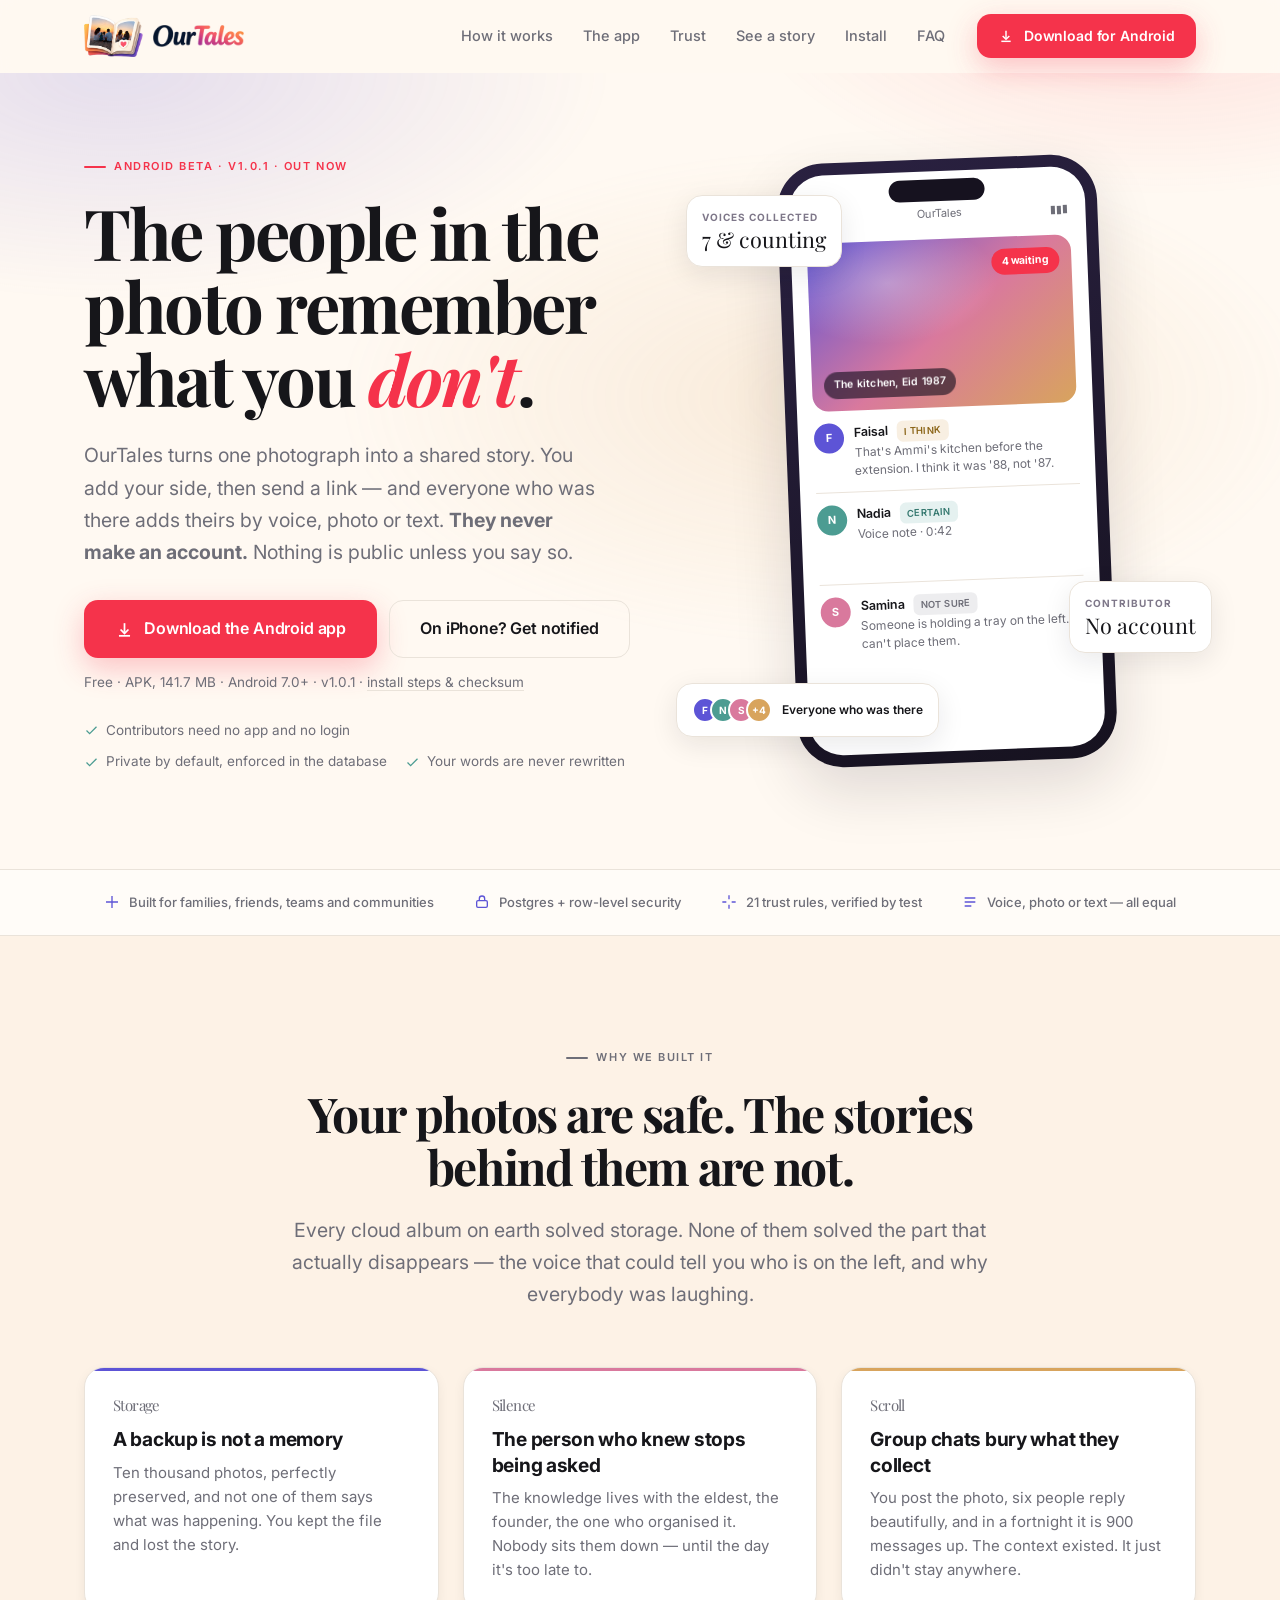
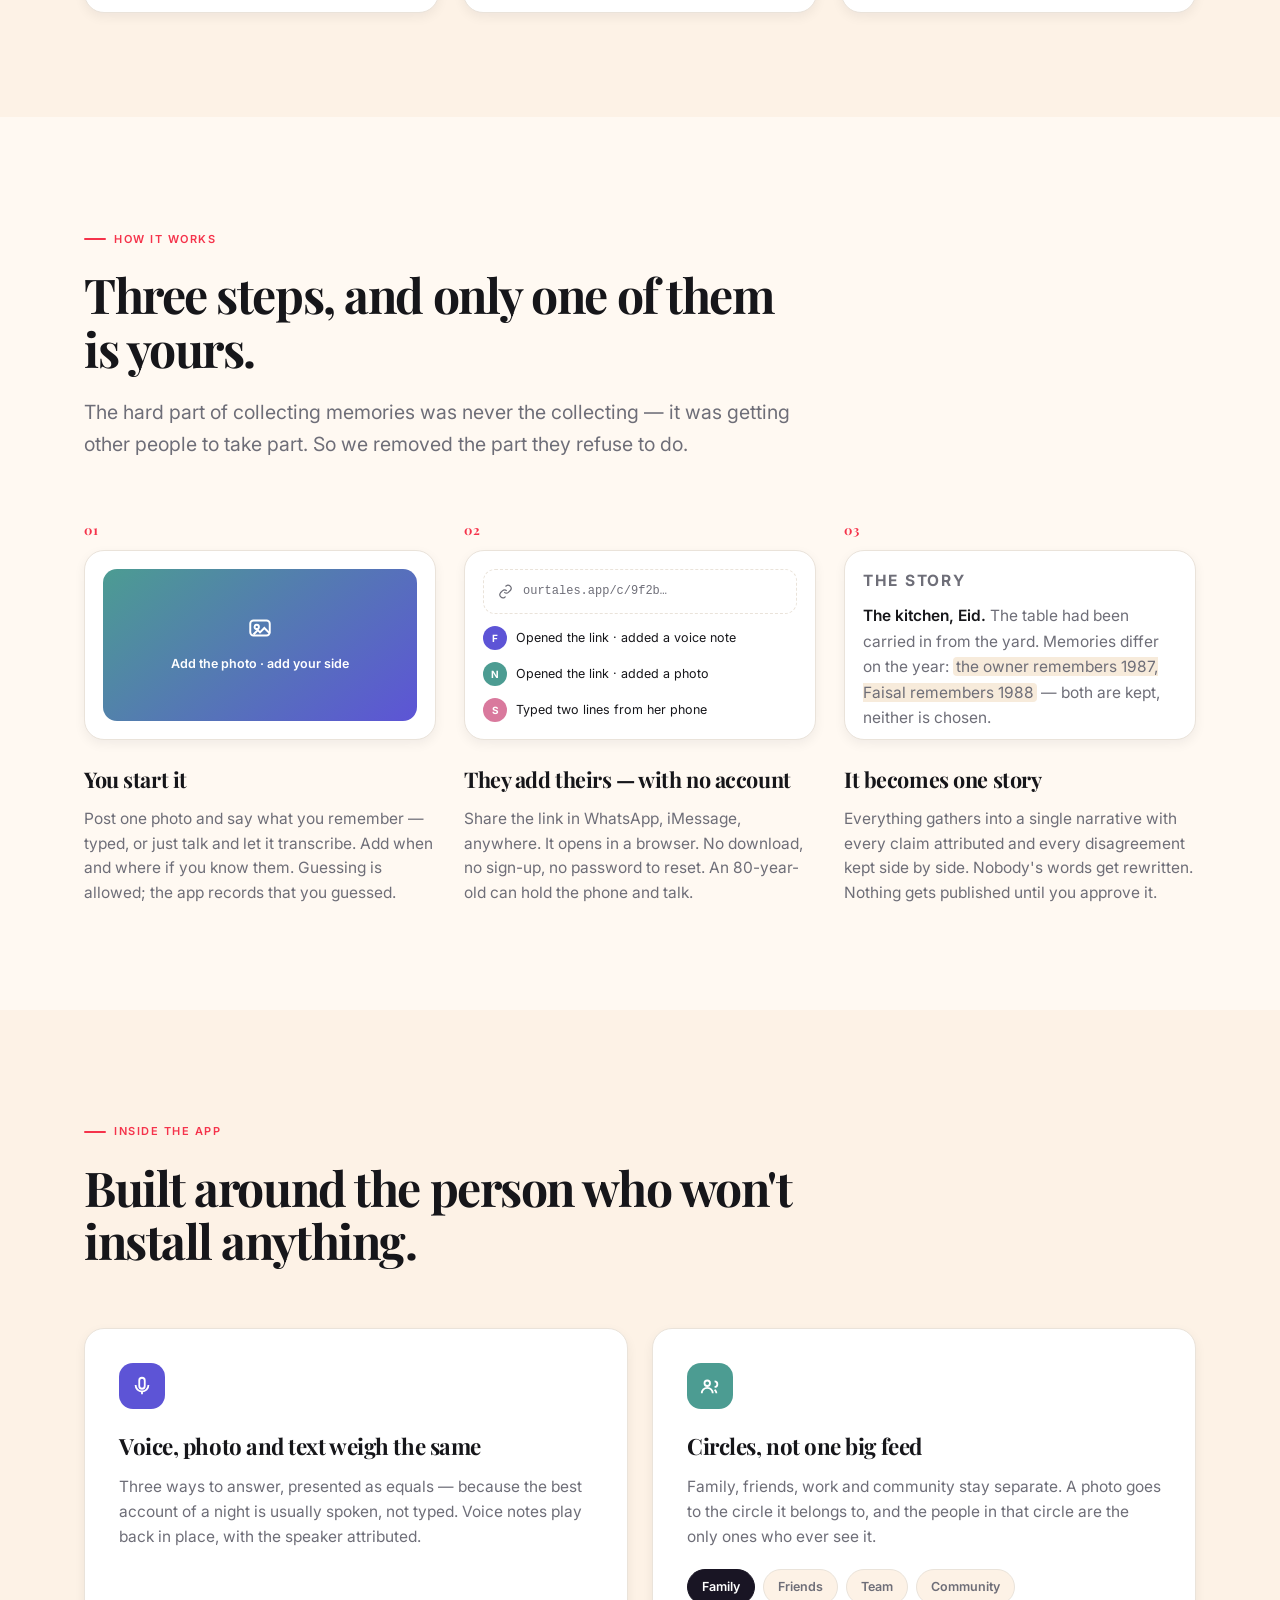
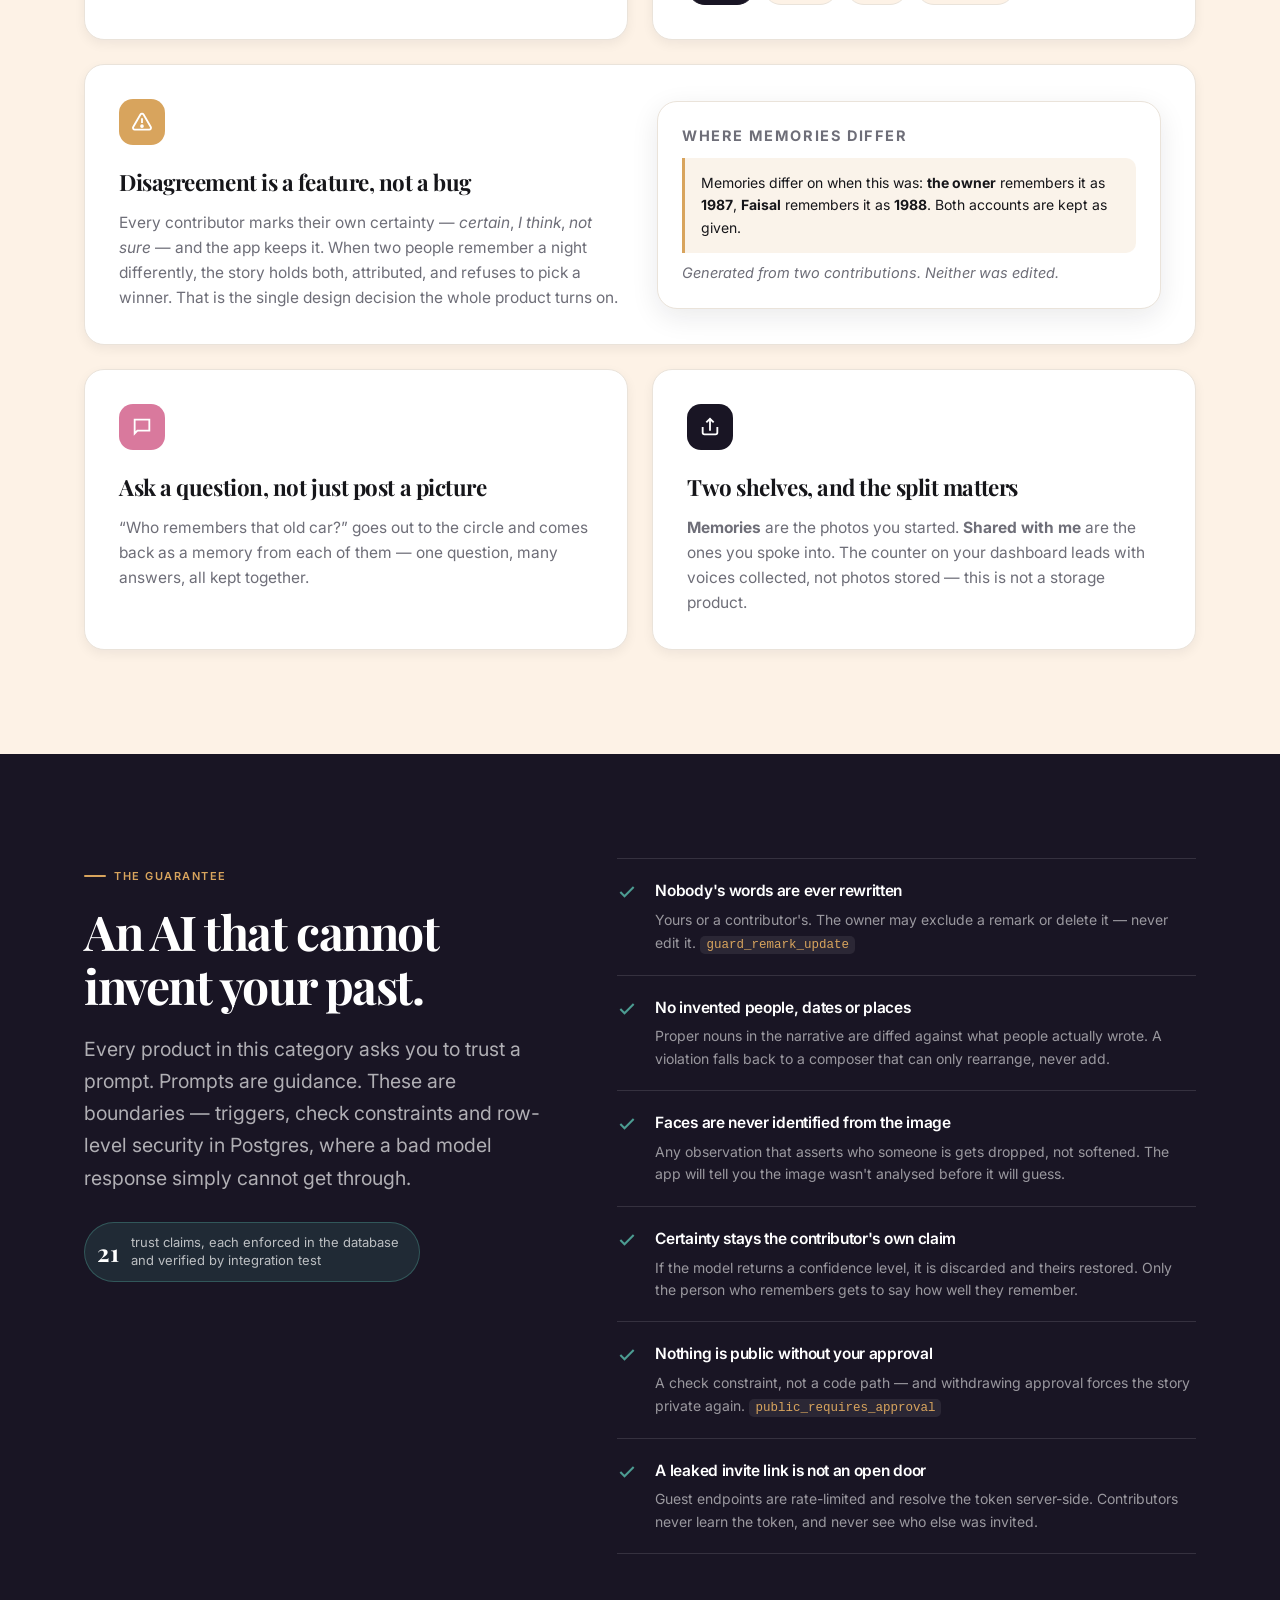
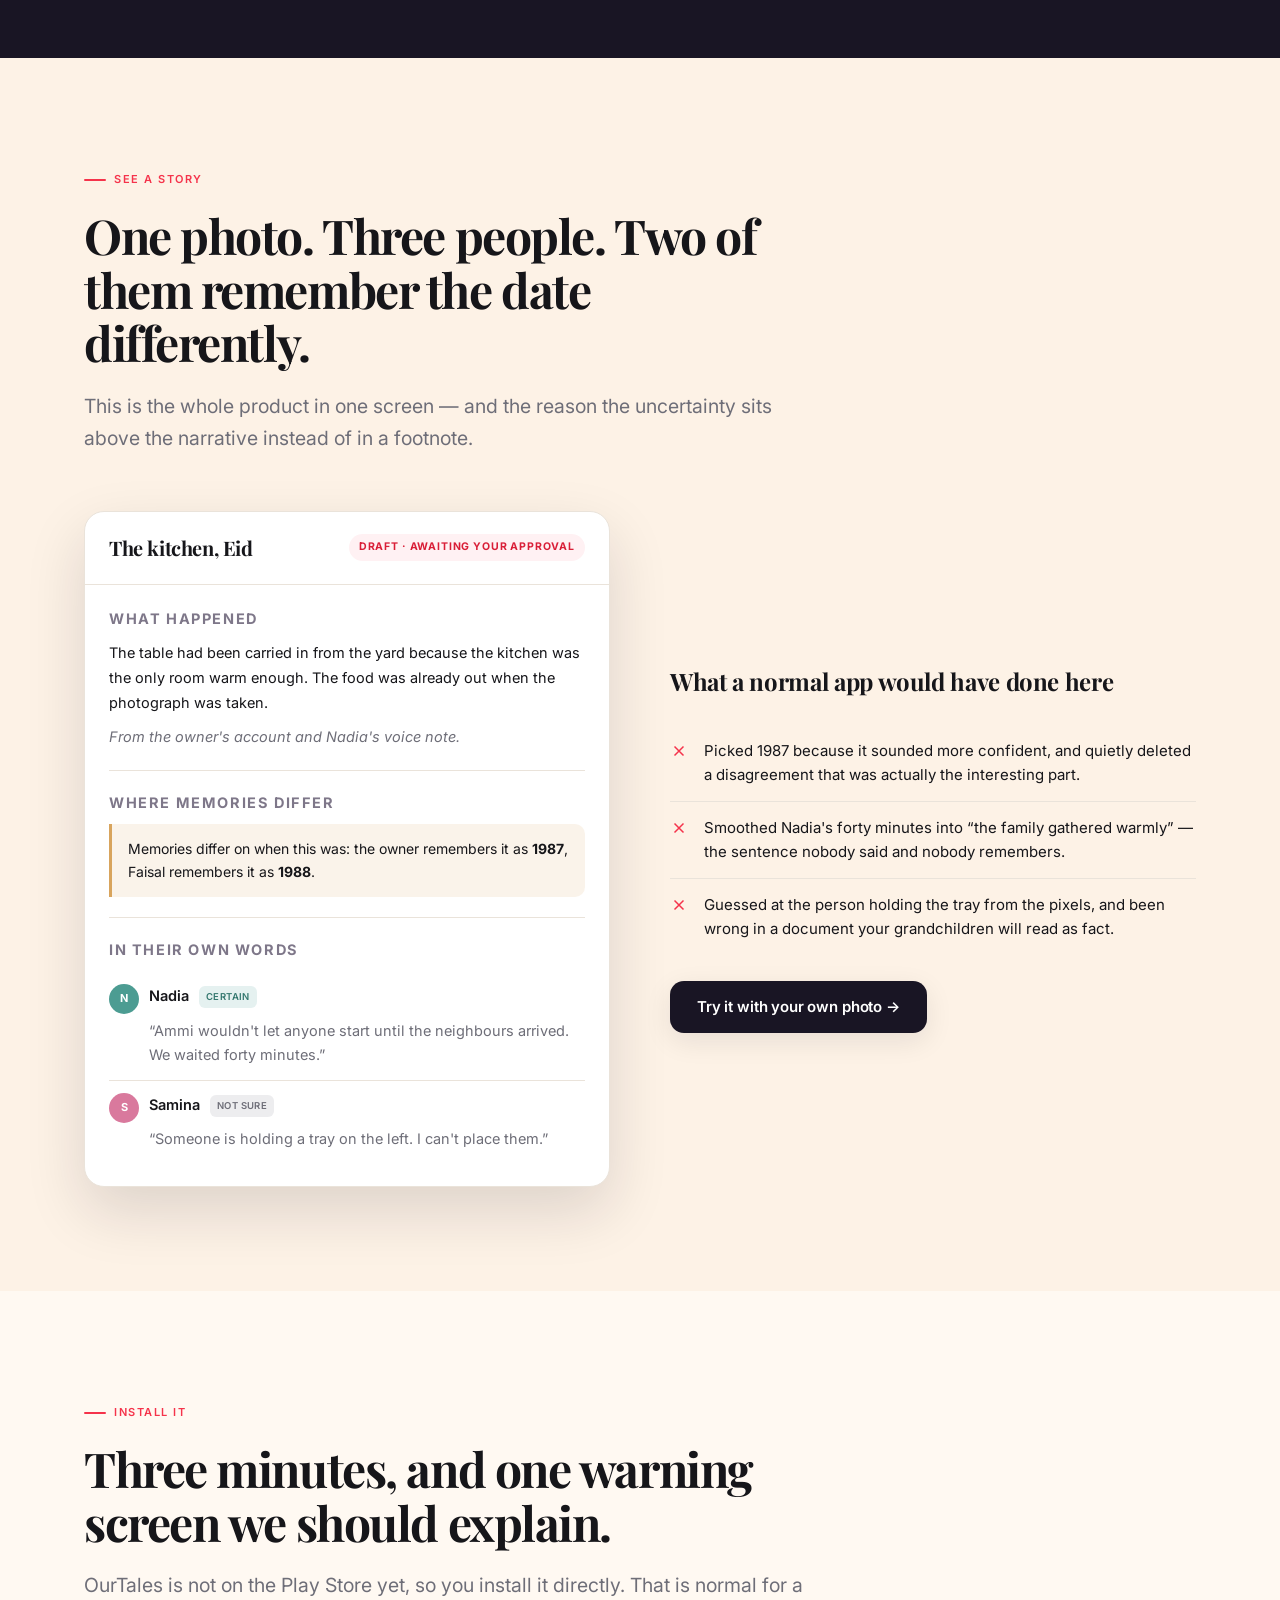
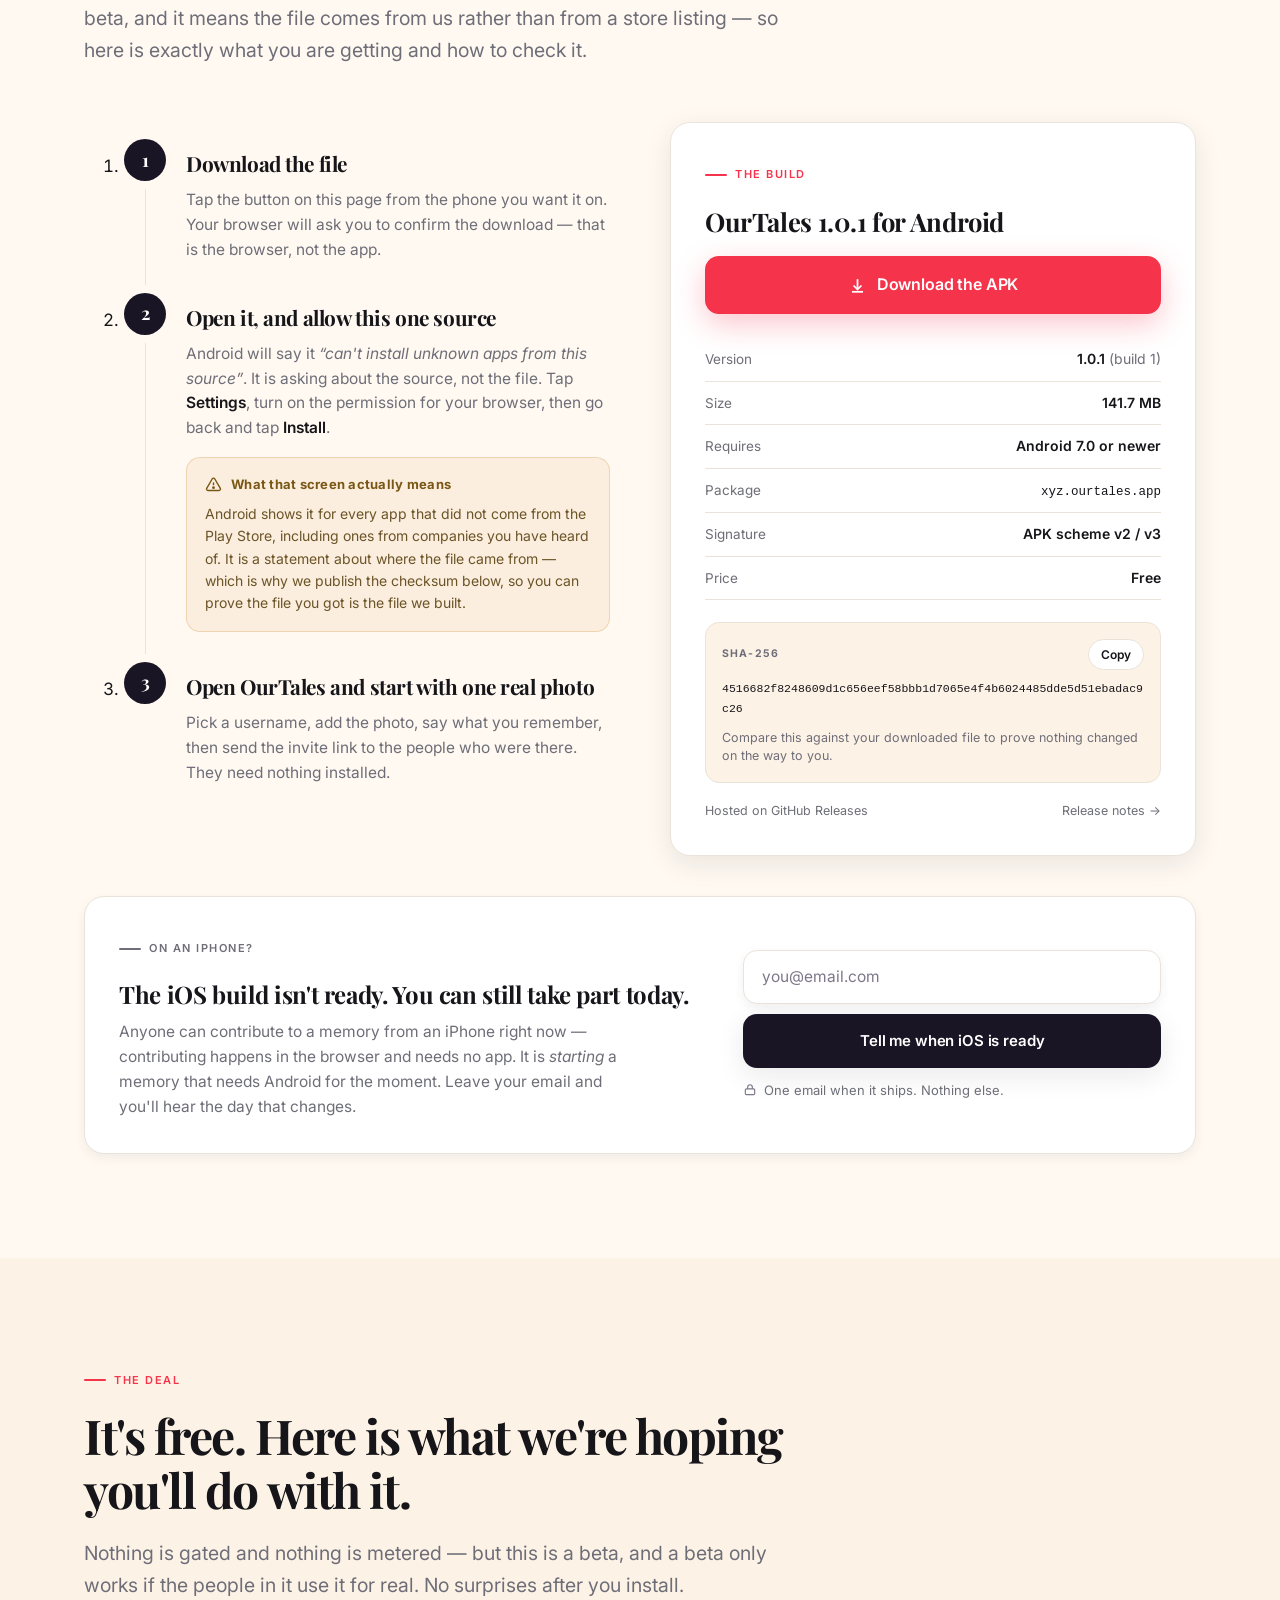
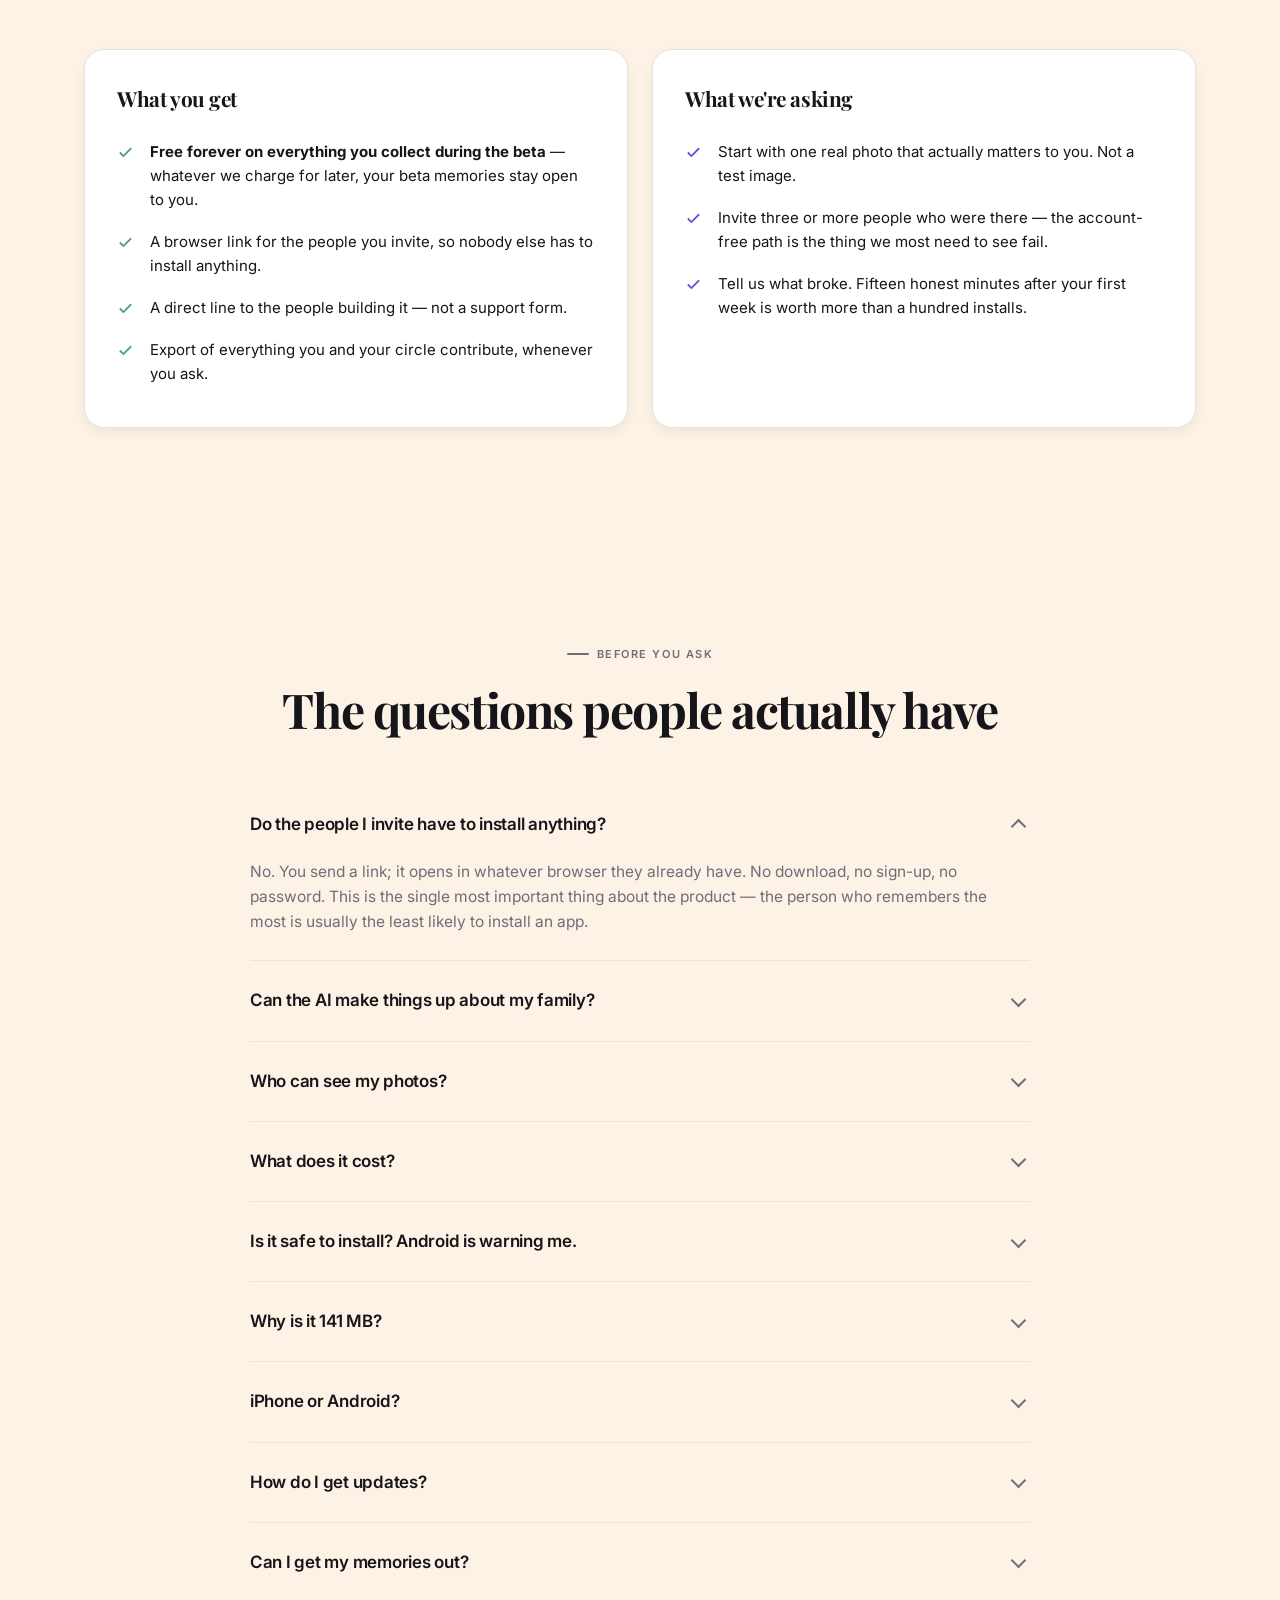
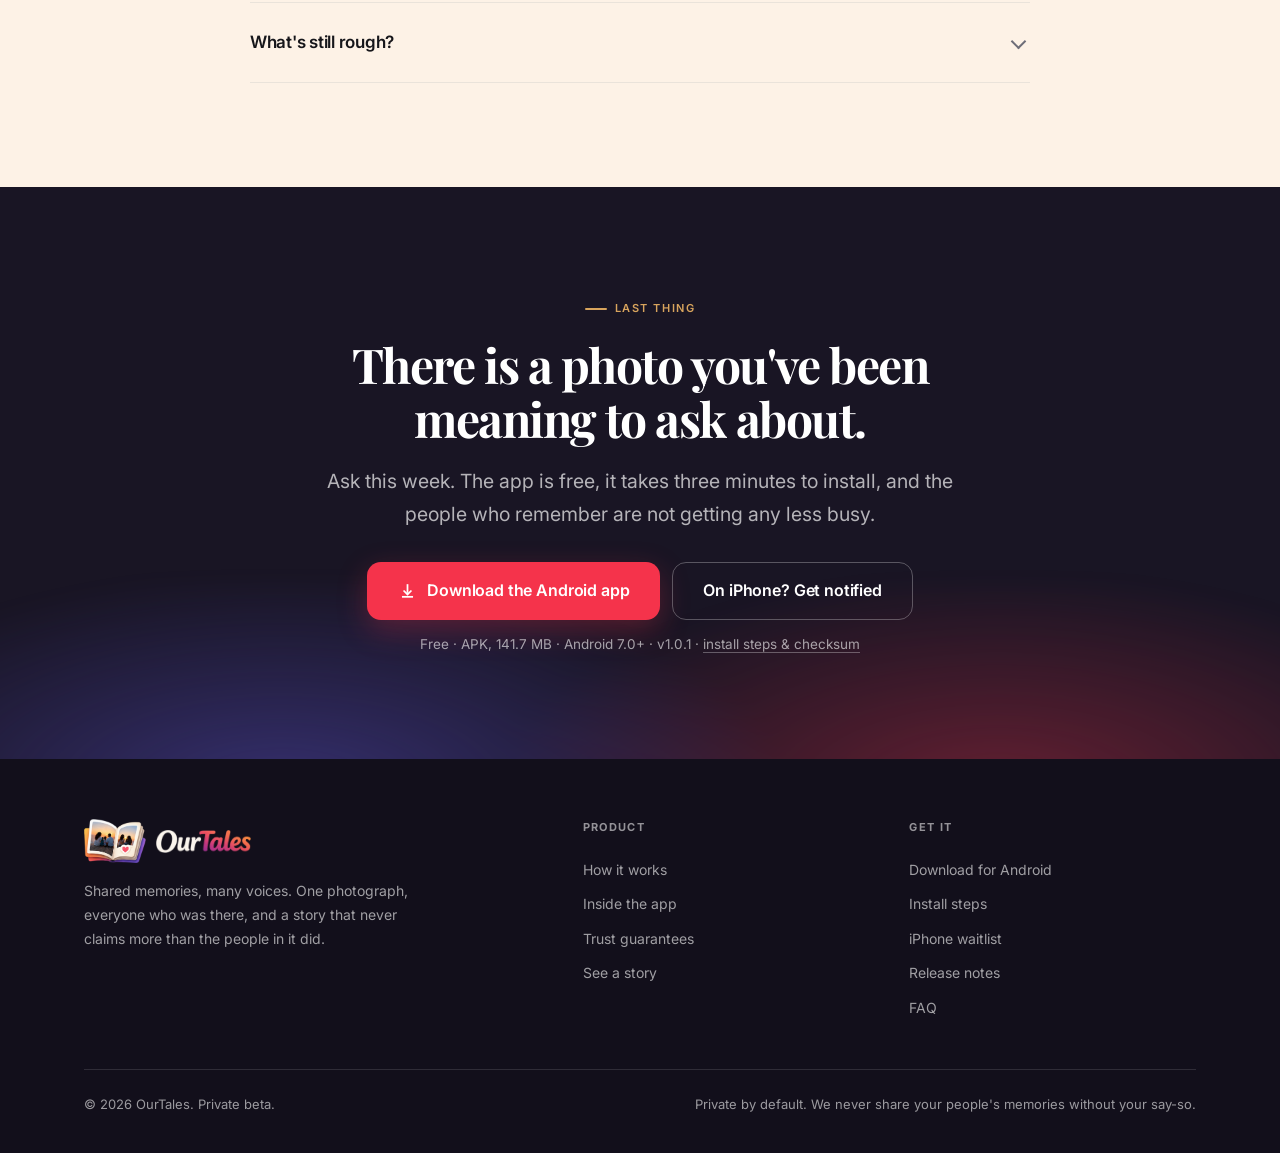
==== index.html @ 8c0fc4d1 "Replace the mosaic mark with the new OurTales logo The supplied artwork is a single stacked lockup -" ====
<!doctype html>
<html lang="en">
<head>
<meta charset="utf-8">
<meta name="viewport" content="width=device-width, initial-scale=1">
<title>OurTales — every photo holds more than one memory</title>
<meta name="description" content="OurTales turns one photograph into a shared story. The people who were there add their side by voice, photo or text — no account, no app install. Download the free Android beta (v1.0.1).">
<meta name="theme-color" content="#FFF9F2">
<!-- Absolute URLs, because a crawler and a share-card scraper do not resolve
     relative ones. Point these at the custom domain the day it exists. -->
<link rel="canonical" href="https://dev-zohaibalishah.github.io/ourtales-landing/">

<!-- Open Graph / Twitter -->
<meta property="og:type" content="website">
<meta property="og:site_name" content="OurTales">
<meta property="og:title" content="OurTales — every photo holds more than one memory">
<meta property="og:description" content="One photo. Everyone who was there adds their side — by voice, photo or text, without making an account. Free Android beta, out now.">
<meta property="og:url" content="https://dev-zohaibalishah.github.io/ourtales-landing/">
<meta property="og:image" content="https://dev-zohaibalishah.github.io/ourtales-landing/assets/img/og-card.png">
<meta property="og:image:width" content="1200">
<meta property="og:image:height" content="630">
<meta property="og:image:alt" content="The OurTales logo: an open photo album showing a family watching a sunset, above the OurTales wordmark.">
<meta name="twitter:card" content="summary_large_image">
<meta name="twitter:title" content="OurTales — every photo holds more than one memory">
<meta name="twitter:description" content="One photo. Everyone who was there adds their side — by voice, photo or text, without making an account.">
<meta name="twitter:image" content="https://dev-zohaibalishah.github.io/ourtales-landing/assets/img/og-card.png">

<link rel="icon" href="assets/img/favicon-32.png" sizes="32x32" type="image/png">
<link rel="icon" href="assets/img/ourtales-icon-512.png" sizes="512x512" type="image/png">
<link rel="apple-touch-icon" href="assets/img/favicon-180.png">
<link rel="manifest" href="site.webmanifest">

<link rel="preconnect" href="https://fonts.googleapis.com">
<link rel="preconnect" href="https://fonts.gstatic.com" crossorigin>
<link rel="stylesheet" href="https://fonts.googleapis.com/css2?family=Inter:wght@400;500;600;700&family=Playfair+Display:ital,wght@0,600;0,700;1,600&display=swap">
<link rel="stylesheet" href="assets/css/styles.css">

<!-- Opt the page into scroll-reveal only when scripting is actually running.
     Inline and before the stylesheet's first paint so nothing flashes. -->
<script>document.documentElement.classList.add('js');</script>

<script type="application/ld+json">
{
  "@context": "https://schema.org",
  "@graph": [
    {
      "@type": "MobileApplication",
      "name": "OurTales",
      "applicationCategory": "LifestyleApplication",
      "operatingSystem": "Android 7.0+",
      "softwareVersion": "1.0.1",
      "fileSize": "141.7 MB",
      "installUrl": "https://dev-zohaibalishah.github.io/ourtales-landing/#download",
      "downloadUrl": "https://github.com/dev-zohaibalishah/ourtales-landing/releases/download/v1.0.1/ourtales-1.0.1-android.apk",
      "description": "A mobile app that turns one photograph into a shared, source-aware story: the owner starts with their own account of it, and the people who were there add theirs — by voice, photo or text — without creating an account.",
      "offers": { "@type": "Offer", "price": "0", "priceCurrency": "USD" }
    },
    {
      "@type": "FAQPage",
      "mainEntity": [
        {
          "@type": "Question",
          "name": "Do the people I invite need to install OurTales?",
          "acceptedAnswer": { "@type": "Answer", "text": "No. You send a link, they open it in any browser and record or type their side. No download, no sign-up, no password. The whole point is that the person who remembers the most is usually the least likely to install an app." }
        },
        {
          "@type": "Question",
          "name": "Does the AI make things up about my family?",
          "acceptedAnswer": { "@type": "Answer", "text": "It cannot. The composer only arranges prose that real people wrote. Invented names, invented witnesses and identification of faces are stripped before the story is saved, and those rules live in the database as triggers and constraints rather than in a prompt." }
        },
        {
          "@type": "Question",
          "name": "Is anything public by default?",
          "acceptedAnswer": { "@type": "Answer", "text": "No. A story cannot be public unless you have approved it — that is a database check constraint, not a setting. Withdraw approval and it unpublishes itself." }
        },
        {
          "@type": "Question",
          "name": "What does the beta cost?",
          "acceptedAnswer": { "@type": "Answer", "text": "Nothing. Beta testers keep free access to everything they collect during the beta, permanently." }
        },
        {
          "@type": "Question",
          "name": "Why does Android warn me when I install the APK?",
          "acceptedAnswer": { "@type": "Answer", "text": "Because the file did not come from the Play Store. The warning is about where a file came from, not what is in it. You can check that you got the exact file we published by comparing its SHA-256 checksum, which is printed on the download section of this page." }
        },
        {
          "@type": "Question",
          "name": "Is there an iPhone version?",
          "acceptedAnswer": { "@type": "Answer", "text": "Not yet. The Android beta is out first. Leave your email and you will hear the day the iOS build is ready — and the people you invite can already take part from an iPhone browser, because contributing needs no app at all." }
        }
      ]
    }
  ]
}
</script>
</head>
<body>

<a class="skip-link" href="#main">Skip to content</a>

<header class="header" id="header">
  <div class="wrap header__inner">
    <!-- alt="" on both halves: the link already carries the accessible name,
         and two images inside it would otherwise announce twice. -->
    <a class="brand" href="#top" aria-label="OurTales home">
      <img class="brand__mark" src="assets/img/ourtales-mark.png" width="366" height="261" alt="">
      <img class="brand__word" src="assets/img/ourtales-wordmark.png" width="456" height="110" alt="">
    </a>

    <nav class="nav" aria-label="Primary">
      <a href="#how">How it works</a>
      <a href="#product">The app</a>
      <a href="#trust">Trust</a>
      <a href="#story">See a story</a>
      <a href="#download">Install</a>
      <a href="#faq">FAQ</a>
    </nav>

    <a class="btn btn--accent btn--sm header__cta"
       href="https://github.com/dev-zohaibalishah/ourtales-landing/releases/download/v1.0.1/ourtales-1.0.1-android.apk"
       data-cta="header" data-download>
      <svg viewBox="0 0 24 24" width="16" height="16" fill="none" stroke="currentColor" stroke-width="2.2" aria-hidden="true"><path d="M12 4v11"/><path d="m7 12 5 5 5-5"/><path d="M5 20h14"/></svg>
      <span>Download<span class="header__cta-long"> for Android</span></span>
    </a>
  </div>
</header>

<main id="main">

  <!-- ================================================================ hero -->
  <section class="hero" id="top">
    <div class="hero__glow" aria-hidden="true"></div>
    <div class="wrap hero__inner">

      <div class="hero__copy">
        <span class="eyebrow">Android beta · v1.0.1 · out now</span>
        <h1 class="display">The people in the photo remember what you <em class="mark">don't</em>.</h1>
        <p class="lede">
          OurTales turns one photograph into a shared story. You add your side, then
          send a link — and everyone who was there adds theirs by voice, photo or
          text. <strong>They never make an account.</strong> Nothing is public unless
          you say so.
        </p>

        <!-- One decision above the fold: get the app. The email capture is for
             the iPhone half of the audience and lives further down, so the two
             never compete for the same click. -->
        <div class="get">
          <a class="btn btn--accent btn--lg"
             href="https://github.com/dev-zohaibalishah/ourtales-landing/releases/download/v1.0.1/ourtales-1.0.1-android.apk"
             data-cta="hero" data-download>
            <svg viewBox="0 0 24 24" width="19" height="19" fill="none" stroke="currentColor" stroke-width="2.2" aria-hidden="true"><path d="M12 4v11"/><path d="m7 12 5 5 5-5"/><path d="M5 20h14"/></svg>
            Download the Android app
          </a>
          <a class="btn btn--ghost btn--lg" href="#ios" data-cta="hero-ios">On iPhone? Get notified</a>
        </div>

        <p class="get__meta">
          Free · APK, 141.7&nbsp;MB · Android 7.0+ · v1.0.1 ·
          <a href="#download">install steps &amp; checksum</a>
        </p>

        <ul class="hero__proof">
          <li class="hero__proof-item">
            <svg viewBox="0 0 24 24" fill="none" stroke="currentColor" stroke-width="2" aria-hidden="true"><path d="M20 6 9 17l-5-5"/></svg>
            Contributors need no app and no login
          </li>
          <li class="hero__proof-item">
            <svg viewBox="0 0 24 24" fill="none" stroke="currentColor" stroke-width="2" aria-hidden="true"><path d="M20 6 9 17l-5-5"/></svg>
            Private by default, enforced in the database
          </li>
          <li class="hero__proof-item">
            <svg viewBox="0 0 24 24" fill="none" stroke="currentColor" stroke-width="2" aria-hidden="true"><path d="M20 6 9 17l-5-5"/></svg>
            Your words are never rewritten
          </li>
        </ul>
      </div>

      <!-- The mockup is drawn, not photographed: the app renders CSS-gradient
           "PhotoPlates" in place of real images, so this is honest to it. -->
      <div class="hero__art" aria-hidden="true">
        <div class="float float--a">
          <p class="float__label">Voices collected</p>
          <p class="float__value">7 &amp; counting</p>
        </div>

        <div class="phone">
          <div class="phone__notch"></div>
          <div class="phone__screen">
            <div class="phone__bar"><span>9:41</span><span>OurTales</span><span>▮▮▮</span></div>
            <div class="phone__body">
              <div class="plate">
                <span class="plate__count">4 waiting</span>
                <span class="plate__tag">The kitchen, Eid 1987</span>
              </div>

              <div class="remark">
                <span class="remark__avatar" style="background:#5D54D6">F</span>
                <div>
                  <p class="remark__name">Faisal <span class="chip chip--think">I think</span></p>
                  <p class="remark__text">That's Ammi's kitchen before the extension. I think it was '88, not '87.</p>
                </div>
              </div>

              <div class="remark">
                <span class="remark__avatar" style="background:#4C9C92">N</span>
                <div>
                  <p class="remark__name">Nadia <span class="chip chip--certain">Certain</span></p>
                  <p class="remark__text">Voice note · 0:42</p>
                  <div class="wave">
                    <span style="animation-delay:0s"></span><span style="animation-delay:.1s"></span>
                    <span style="animation-delay:.2s"></span><span style="animation-delay:.3s"></span>
                    <span style="animation-delay:.4s"></span><span style="animation-delay:.5s"></span>
                    <span style="animation-delay:.6s"></span><span style="animation-delay:.7s"></span>
                    <span style="animation-delay:.8s"></span><span style="animation-delay:.9s"></span>
                    <span style="animation-delay:1s"></span><span style="animation-delay:1.1s"></span>
                    <span style="animation-delay:1.2s"></span><span style="animation-delay:1.3s"></span>
                  </div>
                </div>
              </div>

              <div class="remark">
                <span class="remark__avatar" style="background:#D9799D">S</span>
                <div>
                  <p class="remark__name">Samina <span class="chip chip--unsure">Not sure</span></p>
                  <p class="remark__text">Someone is holding a tray on the left. I can't place them.</p>
                </div>
              </div>
            </div>
          </div>
        </div>

        <div class="float float--b">
          <p class="float__label">Contributor</p>
          <p class="float__value">No account</p>
        </div>

        <div class="float float--c">
          <div class="stack">
            <span style="background:#5D54D6">F</span>
            <span style="background:#4C9C92">N</span>
            <span style="background:#D9799D">S</span>
            <span style="background:#D8A45D">+4</span>
          </div>
          <p>Everyone who was there</p>
        </div>
      </div>
    </div>
  </section>

  <!-- =============================================================== strip -->
  <div class="marquee">
    <div class="wrap marquee__inner">
      <span class="marquee__item">
        <svg viewBox="0 0 24 24" fill="none" stroke="currentColor" stroke-width="2" aria-hidden="true"><path d="M12 3v18M3 12h18"/></svg>
        Built for families, friends, teams and communities
      </span>
      <span class="marquee__item">
        <svg viewBox="0 0 24 24" fill="none" stroke="currentColor" stroke-width="2" aria-hidden="true"><rect x="4" y="10" width="16" height="10" rx="2"/><path d="M8 10V7a4 4 0 0 1 8 0v3"/></svg>
        Postgres + row-level security
      </span>
      <span class="marquee__item">
        <svg viewBox="0 0 24 24" fill="none" stroke="currentColor" stroke-width="2" aria-hidden="true"><path d="M12 2v6M12 16v6M2 12h6M16 12h6"/></svg>
        21 trust rules, verified by test
      </span>
      <span class="marquee__item">
        <svg viewBox="0 0 24 24" fill="none" stroke="currentColor" stroke-width="2" aria-hidden="true"><path d="M4 6h16M4 12h16M4 18h10"/></svg>
        Voice, photo or text — all equal
      </span>
    </div>
  </div>

  <!-- ============================================================ problem -->
  <section class="section problem">
    <div class="wrap">
      <div class="section-head section-head--center reveal">
        <span class="eyebrow eyebrow--muted">Why we built it</span>
        <h2 class="h2">Your photos are safe. The stories behind them are not.</h2>
        <p class="lede">
          Every cloud album on earth solved storage. None of them solved the part that
          actually disappears — the voice that could tell you who is on the left, and why
          everybody was laughing.
        </p>
      </div>

      <div class="problem__grid">
        <article class="loss reveal" style="--rail:#5D54D6">
          <p class="loss__stat">Storage</p>
          <h3 class="h3">A backup is not a memory</h3>
          <p>Ten thousand photos, perfectly preserved, and not one of them says what was happening. You kept the file and lost the story.</p>
        </article>
        <article class="loss reveal" style="--rail:#D9799D">
          <p class="loss__stat">Silence</p>
          <h3 class="h3">The person who knew stops being asked</h3>
          <p>The knowledge lives with the eldest, the founder, the one who organised it. Nobody sits them down — until the day it's too late to.</p>
        </article>
        <article class="loss reveal" style="--rail:#D8A45D">
          <p class="loss__stat">Scroll</p>
          <h3 class="h3">Group chats bury what they collect</h3>
          <p>You post the photo, six people reply beautifully, and in a fortnight it is 900 messages up. The context existed. It just didn't stay anywhere.</p>
        </article>
      </div>
    </div>
  </section>

  <!-- ================================================================= how -->
  <section class="section" id="how">
    <div class="wrap">
      <div class="section-head reveal">
        <span class="eyebrow">How it works</span>
        <h2 class="h2">Three steps, and only one of them is yours.</h2>
        <p class="lede">
          The hard part of collecting memories was never the collecting — it was getting
          other people to take part. So we removed the part they refuse to do.
        </p>
      </div>

      <div class="steps">
        <article class="step reveal">
          <div class="step__art">
            <div class="mini-upload">
              <div>
                <svg viewBox="0 0 24 24" fill="none" stroke="currentColor" stroke-width="1.8" aria-hidden="true">
                  <rect x="3" y="5" width="18" height="14" rx="3"/><circle cx="9" cy="11" r="2"/><path d="m21 17-5-5-4 4-2-2-4 4"/>
                </svg>
                <span>Add the photo · add your side</span>
              </div>
            </div>
          </div>
          <h3>You start it</h3>
          <p>Post one photo and say what you remember — typed, or just talk and let it transcribe. Add when and where if you know them. Guessing is allowed; the app records that you guessed.</p>
        </article>

        <article class="step reveal">
          <div class="step__art">
            <div class="mini-link">
              <svg viewBox="0 0 24 24" width="15" height="15" fill="none" stroke="currentColor" stroke-width="2" aria-hidden="true"><path d="M10 13a5 5 0 0 0 7 0l3-3a5 5 0 0 0-7-7l-1 1"/><path d="M14 11a5 5 0 0 0-7 0l-3 3a5 5 0 0 0 7 7l1-1"/></svg>
              ourtales.app/c/9f2b…
            </div>
            <div class="mini-row"><span class="mini-dot" style="background:#5D54D6">F</span> Opened the link · added a voice note</div>
            <div class="mini-row"><span class="mini-dot" style="background:#4C9C92">N</span> Opened the link · added a photo</div>
            <div class="mini-row"><span class="mini-dot" style="background:#D9799D">S</span> Typed two lines from her phone</div>
          </div>
          <h3>They add theirs — with no account</h3>
          <p>Share the link in WhatsApp, iMessage, anywhere. It opens in a browser. No download, no sign-up, no password to reset. An 80-year-old can hold the phone and talk.</p>
        </article>

        <article class="step reveal">
          <div class="step__art">
            <p class="story-card__label">The story</p>
            <p class="mini-story">
              <b>The kitchen, Eid.</b> The table had been carried in from the yard.
              Memories differ on the year: <span class="u">the owner remembers 1987, Faisal
              remembers 1988</span> — both are kept, neither is chosen.
            </p>
            <div class="mini-row"><span class="chip chip--certain">Certain</span> <span class="chip chip--think">I think</span> <span class="chip chip--unsure">Not sure</span></div>
          </div>
          <h3>It becomes one story</h3>
          <p>Everything gathers into a single narrative with every claim attributed and every disagreement kept side by side. Nobody's words get rewritten. Nothing gets published until you approve it.</p>
        </article>
      </div>
    </div>
  </section>

  <!-- ============================================================= product -->
  <section class="section" id="product" style="background:var(--cream-deep)">
    <div class="wrap">
      <div class="section-head reveal">
        <span class="eyebrow">Inside the app</span>
        <h2 class="h2">Built around the person who won't install anything.</h2>
      </div>

      <div class="pillars">
        <article class="pillar reveal">
          <div class="pillar__icon" style="background:#5D54D6">
            <svg viewBox="0 0 24 24" fill="none" stroke="currentColor" stroke-width="2" aria-hidden="true"><path d="M12 18v3"/><rect x="9" y="3" width="6" height="12" rx="3"/><path d="M5 11a7 7 0 0 0 14 0"/></svg>
          </div>
          <h3>Voice, photo and text weigh the same</h3>
          <p>Three ways to answer, presented as equals — because the best account of a night is usually spoken, not typed. Voice notes play back in place, with the speaker attributed.</p>
        </article>

        <article class="pillar reveal">
          <div class="pillar__icon" style="background:#4C9C92">
            <svg viewBox="0 0 24 24" fill="none" stroke="currentColor" stroke-width="2" aria-hidden="true"><path d="M9 12a3 3 0 1 0 0-6 3 3 0 0 0 0 6Z"/><path d="M3 20a6 6 0 0 1 12 0"/><path d="M17 7a3 3 0 0 1 0 6"/><path d="M19 20a5 5 0 0 0-2-4"/></svg>
          </div>
          <h3>Circles, not one big feed</h3>
          <p>Family, friends, work and community stay separate. A photo goes to the circle it belongs to, and the people in that circle are the only ones who ever see it.</p>
          <div class="circles"><span>Family</span><span>Friends</span><span>Team</span><span>Community</span></div>
        </article>

        <article class="pillar reveal pillar--wide">
          <div class="pillar__inner">
            <div>
              <div class="pillar__icon" style="background:#D8A45D">
                <svg viewBox="0 0 24 24" fill="none" stroke="currentColor" stroke-width="2" aria-hidden="true"><path d="M12 8v5"/><circle cx="12" cy="16.5" r="1"/><path d="M10.3 3.9 2.4 17.4A2 2 0 0 0 4.1 20.4h15.8a2 2 0 0 0 1.7-3L13.7 3.9a2 2 0 0 0-3.4 0Z"/></svg>
              </div>
              <h3>Disagreement is a feature, not a bug</h3>
              <p>
                Every contributor marks their own certainty — <em>certain</em>,
                <em>I think</em>, <em>not sure</em> — and the app keeps it. When two people
                remember a night differently, the story holds both, attributed, and
                refuses to pick a winner. That is the single design decision the whole
                product turns on.
              </p>
            </div>
            <div class="story-card" style="box-shadow:var(--shadow-md)">
              <div class="story-card__body">
                <p class="story-card__label">Where memories differ</p>
                <div class="conflict">
                  Memories differ on when this was: <b>the owner</b> remembers it as
                  <b>1987</b>, <b>Faisal</b> remembers it as <b>1988</b>. Both accounts are
                  kept as given.
                </div>
                <p class="attrib">Generated from two contributions. Neither was edited.</p>
              </div>
            </div>
          </div>
        </article>

        <article class="pillar reveal">
          <div class="pillar__icon" style="background:#D9799D">
            <svg viewBox="0 0 24 24" fill="none" stroke="currentColor" stroke-width="2" aria-hidden="true"><path d="M4 4h16v12H7l-3 3V4Z"/></svg>
          </div>
          <h3>Ask a question, not just post a picture</h3>
          <p>“Who remembers that old car?” goes out to the circle and comes back as a memory from each of them — one question, many answers, all kept together.</p>
        </article>

        <article class="pillar reveal">
          <div class="pillar__icon" style="background:#191524">
            <svg viewBox="0 0 24 24" fill="none" stroke="currentColor" stroke-width="2" aria-hidden="true"><path d="M20 12v6a2 2 0 0 1-2 2H6a2 2 0 0 1-2-2v-6"/><path d="M12 3v13"/><path d="m8 7 4-4 4 4"/></svg>
          </div>
          <h3>Two shelves, and the split matters</h3>
          <p><b>Memories</b> are the photos you started. <b>Shared with me</b> are the ones you spoke into. The counter on your dashboard leads with voices collected, not photos stored — this is not a storage product.</p>
        </article>
      </div>
    </div>
  </section>

  <!-- =============================================================== trust -->
  <section class="section trust" id="trust">
    <div class="wrap trust__grid">
      <div class="reveal">
        <span class="eyebrow eyebrow--light">The guarantee</span>
        <h2 class="h2">An AI that cannot invent your past.</h2>
        <p class="lede" style="margin-top:20px">
          Every product in this category asks you to trust a prompt. Prompts are
          guidance. These are boundaries — triggers, check constraints and row-level
          security in Postgres, where a bad model response simply cannot get through.
        </p>
        <div class="trust__badge">
          <strong>21</strong>
          <span>trust claims, each enforced in the database<br>and verified by integration test</span>
        </div>
      </div>

      <div class="claims reveal">
        <article class="claim">
          <svg class="claim__tick" viewBox="0 0 24 24" fill="none" stroke="currentColor" stroke-width="2.5" aria-hidden="true"><path d="M20 6 9 17l-5-5"/></svg>
          <div>
            <h3>Nobody's words are ever rewritten</h3>
            <p>Yours or a contributor's. The owner may exclude a remark or delete it — never edit it. <code>guard_remark_update</code></p>
          </div>
        </article>
        <article class="claim">
          <svg class="claim__tick" viewBox="0 0 24 24" fill="none" stroke="currentColor" stroke-width="2.5" aria-hidden="true"><path d="M20 6 9 17l-5-5"/></svg>
          <div>
            <h3>No invented people, dates or places</h3>
            <p>Proper nouns in the narrative are diffed against what people actually wrote. A violation falls back to a composer that can only rearrange, never add.</p>
          </div>
        </article>
        <article class="claim">
          <svg class="claim__tick" viewBox="0 0 24 24" fill="none" stroke="currentColor" stroke-width="2.5" aria-hidden="true"><path d="M20 6 9 17l-5-5"/></svg>
          <div>
            <h3>Faces are never identified from the image</h3>
            <p>Any observation that asserts who someone is gets dropped, not softened. The app will tell you the image wasn't analysed before it will guess.</p>
          </div>
        </article>
        <article class="claim">
          <svg class="claim__tick" viewBox="0 0 24 24" fill="none" stroke="currentColor" stroke-width="2.5" aria-hidden="true"><path d="M20 6 9 17l-5-5"/></svg>
          <div>
            <h3>Certainty stays the contributor's own claim</h3>
            <p>If the model returns a confidence level, it is discarded and theirs restored. Only the person who remembers gets to say how well they remember.</p>
          </div>
        </article>
        <article class="claim">
          <svg class="claim__tick" viewBox="0 0 24 24" fill="none" stroke="currentColor" stroke-width="2.5" aria-hidden="true"><path d="M20 6 9 17l-5-5"/></svg>
          <div>
            <h3>Nothing is public without your approval</h3>
            <p>A check constraint, not a code path — and withdrawing approval forces the story private again. <code>public_requires_approval</code></p>
          </div>
        </article>
        <article class="claim">
          <svg class="claim__tick" viewBox="0 0 24 24" fill="none" stroke="currentColor" stroke-width="2.5" aria-hidden="true"><path d="M20 6 9 17l-5-5"/></svg>
          <div>
            <h3>A leaked invite link is not an open door</h3>
            <p>Guest endpoints are rate-limited and resolve the token server-side. Contributors never learn the token, and never see who else was invited.</p>
          </div>
        </article>
      </div>
    </div>
  </section>

  <!-- =============================================================== story -->
  <section class="section demo" id="story">
    <div class="wrap">
      <div class="section-head reveal" style="margin-bottom:56px">
        <span class="eyebrow">See a story</span>
        <h2 class="h2">One photo. Three people. Two of them remember the date differently.</h2>
        <p class="lede">This is the whole product in one screen — and the reason the uncertainty sits above the narrative instead of in a footnote.</p>
      </div>

      <div class="demo__grid">
        <div class="story-card reveal">
          <div class="story-card__head">
            <h3>The kitchen, Eid</h3>
            <span class="story-card__badge">Draft · awaiting your approval</span>
          </div>
          <div class="story-card__body">
            <section class="story-card__section">
              <p class="story-card__label">What happened</p>
              <p>The table had been carried in from the yard because the kitchen was the only room warm enough. The food was already out when the photograph was taken.</p>
              <p class="attrib">From the owner's account and Nadia's voice note.</p>
            </section>

            <section class="story-card__section">
              <p class="story-card__label">Where memories differ</p>
              <div class="conflict">
                Memories differ on when this was: the owner remembers it as <b>1987</b>,
                Faisal remembers it as <b>1988</b>.
              </div>
            </section>

            <section class="story-card__section">
              <p class="story-card__label">In their own words</p>
              <div class="remark">
                <span class="remark__avatar" style="background:#4C9C92">N</span>
                <div>
                  <p class="remark__name">Nadia <span class="chip chip--certain">Certain</span></p>
                  <p class="remark__text">“Ammi wouldn't let anyone start until the neighbours arrived. We waited forty minutes.”</p>
                </div>
              </div>
              <div class="remark">
                <span class="remark__avatar" style="background:#D9799D">S</span>
                <div>
                  <p class="remark__name">Samina <span class="chip chip--unsure">Not sure</span></p>
                  <p class="remark__text">“Someone is holding a tray on the left. I can't place them.”</p>
                </div>
              </div>
            </section>
          </div>
        </div>

        <div class="reveal">
          <h3 class="h3" style="font-family:var(--serif);font-size:1.5rem">What a normal app would have done here</h3>
          <ul class="demo__points">
            <li>
              <svg viewBox="0 0 24 24" fill="none" stroke="currentColor" stroke-width="2" aria-hidden="true"><path d="M18 6 6 18M6 6l12 12"/></svg>
              <span>Picked 1987 because it sounded more confident, and quietly deleted a disagreement that was actually the interesting part.</span>
            </li>
            <li>
              <svg viewBox="0 0 24 24" fill="none" stroke="currentColor" stroke-width="2" aria-hidden="true"><path d="M18 6 6 18M6 6l12 12"/></svg>
              <span>Smoothed Nadia's forty minutes into “the family gathered warmly” — the sentence nobody said and nobody remembers.</span>
            </li>
            <li>
              <svg viewBox="0 0 24 24" fill="none" stroke="currentColor" stroke-width="2" aria-hidden="true"><path d="M18 6 6 18M6 6l12 12"/></svg>
              <span>Guessed at the person holding the tray from the pixels, and been wrong in a document your grandchildren will read as fact.</span>
            </li>
          </ul>
          <a class="btn btn--ink" href="#download" data-cta="story" style="margin-top:26px">Try it with your own photo →</a>
        </div>
      </div>
    </div>
  </section>

  <!-- ============================================================ download -->
  <section class="section" id="download">
    <div class="wrap">
      <div class="section-head reveal" style="margin-bottom:56px">
        <span class="eyebrow">Install it</span>
        <h2 class="h2">Three minutes, and one warning screen we should explain.</h2>
        <p class="lede">
          OurTales is not on the Play Store yet, so you install it directly. That is
          normal for a beta, and it means the file comes from us rather than from a
          store listing — so here is exactly what you are getting and how to check it.
        </p>
      </div>

      <div class="beta__grid">
        <div class="reveal">
          <ol class="install">
            <li>
              <h3>Download the file</h3>
              <p>Tap the button on this page from the phone you want it on. Your browser will ask you to confirm the download — that is the browser, not the app.</p>
            </li>
            <li>
              <h3>Open it, and allow this one source</h3>
              <p>
                Android will say it <em>“can't install unknown apps from this source”</em>.
                It is asking about the source, not the file. Tap <b>Settings</b>, turn on
                the permission for your browser, then go back and tap <b>Install</b>.
              </p>
              <div class="warnbox">
                <div class="warnbox__head">
                  <svg viewBox="0 0 24 24" fill="none" stroke="currentColor" stroke-width="2" aria-hidden="true"><path d="M12 9v4"/><circle cx="12" cy="16.5" r="1"/><path d="M10.3 3.9 2.4 17.4A2 2 0 0 0 4.1 20.4h15.8a2 2 0 0 0 1.7-3L13.7 3.9a2 2 0 0 0-3.4 0Z"/></svg>
                  What that screen actually means
                </div>
                <p>
                  Android shows it for every app that did not come from the Play Store,
                  including ones from companies you have heard of. It is a statement about
                  where the file came from — which is why we publish the checksum below, so
                  you can prove the file you got is the file we built.
                </p>
              </div>
            </li>
            <li>
              <h3>Open OurTales and start with one real photo</h3>
              <p>Pick a username, add the photo, say what you remember, then send the invite link to the people who were there. They need nothing installed.</p>
            </li>
          </ol>
        </div>

        <aside class="slots reveal">
          <span class="eyebrow">The build</span>
          <h3 class="h3" style="font-family:var(--serif);font-size:1.6rem;margin-bottom:18px">OurTales 1.0.1 for Android</h3>

          <a class="btn btn--accent btn--lg" style="width:100%"
             href="https://github.com/dev-zohaibalishah/ourtales-landing/releases/download/v1.0.1/ourtales-1.0.1-android.apk"
             data-cta="download-panel" data-download>
            <svg viewBox="0 0 24 24" width="19" height="19" fill="none" stroke="currentColor" stroke-width="2.2" aria-hidden="true"><path d="M12 4v11"/><path d="m7 12 5 5 5-5"/><path d="M5 20h14"/></svg>
            Download the APK
          </a>

          <dl class="facts">
            <div><dt>Version</dt><dd>1.0.1 <span class="facts__muted">(build 1)</span></dd></div>
            <div><dt>Size</dt><dd>141.7 MB</dd></div>
            <div><dt>Requires</dt><dd>Android 7.0 or newer</dd></div>
            <div><dt>Package</dt><dd><code>xyz.ourtales.app</code></dd></div>
            <div><dt>Signature</dt><dd>APK scheme v2 / v3</dd></div>
            <div><dt>Price</dt><dd>Free</dd></div>
          </dl>

          <div class="checksum">
            <div class="checksum__head">
              <span>SHA-256</span>
              <button type="button" class="checksum__copy" data-copy="4516682f8248609d1c656eef58bbb1d7065e4f4b6024485dde5d51ebadac9c26">Copy</button>
            </div>
            <code>4516682f8248609d1c656eef58bbb1d7065e4f4b6024485dde5d51ebadac9c26</code>
            <p class="checksum__note">Compare this against your downloaded file to prove nothing changed on the way to you.</p>
          </div>

          <p class="slots__meta" style="margin-top:18px">
            <span>Hosted on GitHub Releases</span>
            <span><a href="https://github.com/dev-zohaibalishah/ourtales-landing/releases/tag/v1.0.1" data-cta="release-notes">Release notes →</a></span>
          </p>
        </aside>
      </div>

      <!-- ------------------------------------------------------------- iOS -->
      <div class="ios reveal" id="ios">
        <div>
          <span class="eyebrow eyebrow--muted">On an iPhone?</span>
          <h3 class="h3" style="font-family:var(--serif);font-size:1.5rem;margin-bottom:10px">The iOS build isn't ready. You can still take part today.</h3>
          <p style="color:var(--muted);font-size:15.5px;max-width:52ch">
            Anyone can contribute to a memory from an iPhone right now — contributing
            happens in the browser and needs no app. It is <em>starting</em> a memory that
            needs Android for the moment. Leave your email and you'll hear the day that
            changes.
          </p>
        </div>

        <div class="capture" data-capture="ios" style="margin-top:0">
          <form class="capture__form" novalidate>
            <label class="visually-hidden" for="email-ios">Your email address</label>
            <input id="email-ios" type="email" name="email" inputmode="email"
                   autocomplete="email" placeholder="you@email.com"
                   aria-describedby="err-ios note-ios" required style="margin-bottom:10px">
            <button class="btn btn--ink" type="submit" style="width:100%" data-cta="ios-form">
              Tell me when iOS is ready
            </button>
            <p class="capture__error" id="err-ios" role="alert"></p>
            <p class="capture__note" id="note-ios">
              <svg viewBox="0 0 24 24" fill="none" stroke="currentColor" stroke-width="2" aria-hidden="true"><rect x="4" y="10" width="16" height="10" rx="2"/><path d="M8 10V7a4 4 0 0 1 8 0v3"/></svg>
              One email when it ships. Nothing else.
            </p>
          </form>
          <div class="capture__success" role="status" aria-live="polite">
            <div class="capture__success-mark" aria-hidden="true">
              <svg viewBox="0 0 24 24" fill="none" stroke="currentColor" stroke-width="3"><path d="M20 6 9 17l-5-5"/></svg>
            </div>
            <h3>You're on the list.</h3>
            <p>We'll email you the day the iOS build is ready.</p>
          </div>
        </div>
      </div>
    </div>
  </section>

  <!-- ================================================================ deal -->
  <section class="section" id="beta" style="background:var(--cream-deep)">
    <div class="wrap">
      <div class="section-head reveal" style="margin-bottom:48px">
        <span class="eyebrow">The deal</span>
        <h2 class="h2">It's free. Here is what we're hoping you'll do with it.</h2>
        <p class="lede">
          Nothing is gated and nothing is metered — but this is a beta, and a beta only
          works if the people in it use it for real. No surprises after you install.
        </p>
      </div>

      <div class="deals">
        <div class="deal deal--get reveal">
          <h3>What you get</h3>
          <ul>
            <li><svg viewBox="0 0 24 24" fill="none" stroke="currentColor" stroke-width="2.5" aria-hidden="true"><path d="M20 6 9 17l-5-5"/></svg><span><b>Free forever on everything you collect during the beta</b> — whatever we charge for later, your beta memories stay open to you.</span></li>
            <li><svg viewBox="0 0 24 24" fill="none" stroke="currentColor" stroke-width="2.5" aria-hidden="true"><path d="M20 6 9 17l-5-5"/></svg><span>A browser link for the people you invite, so nobody else has to install anything.</span></li>
            <li><svg viewBox="0 0 24 24" fill="none" stroke="currentColor" stroke-width="2.5" aria-hidden="true"><path d="M20 6 9 17l-5-5"/></svg><span>A direct line to the people building it — not a support form.</span></li>
            <li><svg viewBox="0 0 24 24" fill="none" stroke="currentColor" stroke-width="2.5" aria-hidden="true"><path d="M20 6 9 17l-5-5"/></svg><span>Export of everything you and your circle contribute, whenever you ask.</span></li>
          </ul>
        </div>

        <div class="deal deal--give reveal">
          <h3>What we're asking</h3>
          <ul>
            <li><svg viewBox="0 0 24 24" fill="none" stroke="currentColor" stroke-width="2.5" aria-hidden="true"><path d="M20 6 9 17l-5-5"/></svg><span>Start with one real photo that actually matters to you. Not a test image.</span></li>
            <li><svg viewBox="0 0 24 24" fill="none" stroke="currentColor" stroke-width="2.5" aria-hidden="true"><path d="M20 6 9 17l-5-5"/></svg><span>Invite three or more people who were there — the account-free path is the thing we most need to see fail.</span></li>
            <li><svg viewBox="0 0 24 24" fill="none" stroke="currentColor" stroke-width="2.5" aria-hidden="true"><path d="M20 6 9 17l-5-5"/></svg><span>Tell us what broke. Fifteen honest minutes after your first week is worth more than a hundred installs.</span></li>
          </ul>
        </div>
      </div>
    </div>
  </section>

  <!-- ================================================================= faq -->
  <section class="section faq" id="faq" style="background:var(--cream-deep)">
    <div class="wrap">
      <div class="section-head section-head--center reveal">
        <span class="eyebrow eyebrow--muted">Before you ask</span>
        <h2 class="h2">The questions people actually have</h2>
      </div>

      <div class="faq__list reveal">
        <details open>
          <summary>Do the people I invite have to install anything?</summary>
          <p>No. You send a link; it opens in whatever browser they already have. No download, no sign-up, no password. This is the single most important thing about the product — the person who remembers the most is usually the least likely to install an app.</p>
        </details>
        <details>
          <summary>Can the AI make things up about my family?</summary>
          <p>It cannot add anything. The composer arranges prose that real people wrote, and the safeguards sit in the database rather than in a prompt: invented names are diffed out, invented witnesses are dropped, identification of faces is discarded, and the contributor's own certainty is restored over anything the model claims.</p>
          <p>If no AI composer is configured at all, a deterministic composer runs instead — it can only rearrange, so invention is impossible by construction.</p>
        </details>
        <details>
          <summary>Who can see my photos?</summary>
          <p>Only the circle you posted them to, and only the people you sent the link to. Nothing becomes public unless you approve it, and that rule is a database constraint rather than a settings toggle — withdrawing approval unpublishes the story immediately.</p>
        </details>
        <details>
          <summary>What does it cost?</summary>
          <p>The beta is free, and everything you collect during the beta stays free to you permanently. We haven't set pricing beyond that, and we'd rather tell you honestly than invent a number for a landing page.</p>
        </details>
        <details>
          <summary>Is it safe to install? Android is warning me.</summary>
          <p>That warning appears for every app that did not come from the Play Store, including ones from companies you have heard of. It is a statement about <em>where the file came from</em>, not about what is inside it.</p>
          <p>So we make the source checkable: the build is published on GitHub Releases, it is signed with APK Signature Scheme v2/v3, and the SHA-256 checksum is printed on this page. If the checksum of your download matches, you have the exact file we built — bit for bit.</p>
        </details>
        <details>
          <summary>Why is it 141 MB?</summary>
          <p>Because this build carries native code for all four Android architectures in one file, so a single link works on any phone rather than making you pick. A per-architecture build is a fraction of the size and is what will go to the Play Store — this one is optimised for “send the link and it just works”.</p>
        </details>
        <details>
          <summary>iPhone or Android?</summary>
          <p>Android for now — the iOS build isn't ready, and there is a one-field waitlist on this page for the day it is.</p>
          <p>But the people you invite need neither. Contributing happens in a browser, so an iPhone, an old tablet or a desktop all work today.</p>
        </details>
        <details>
          <summary>How do I get updates?</summary>
          <p>For this build, by downloading the next one from this page and installing over the top — your account and everything in it stays put. Automatic updates arrive with the Play Store listing.</p>
        </details>
        <details>
          <summary>Can I get my memories out?</summary>
          <p>Yes. Ask and we export everything in your account, including the contributions other people made to your photos. It's your family's archive; holding it hostage would defeat the point of building it.</p>
        </details>
        <details>
          <summary>What's still rough?</summary>
          <p>It's a beta and we'd rather you hear it from us: there is no password reset yet (we don't ask for an email at sign-up, so there's nowhere to send one), invite links can't be revoked once sent, and the story won't describe what is in the photo because image analysis is switched off — it says so rather than guessing. The beta exists to break exactly these.</p>
        </details>
      </div>
    </div>
  </section>

  <!-- =========================================================== final CTA -->
  <section class="section final">
    <div class="final__glow" aria-hidden="true"></div>
    <div class="wrap final__inner reveal">
      <span class="eyebrow eyebrow--light" style="justify-content:center;display:inline-flex">Last thing</span>
      <h2 class="h2">There is a photo you've been meaning to ask about.</h2>
      <p class="lede">Ask this week. The app is free, it takes three minutes to install, and the people who remember are not getting any less busy.</p>

      <div class="get get--center">
        <a class="btn btn--accent btn--lg"
           href="https://github.com/dev-zohaibalishah/ourtales-landing/releases/download/v1.0.1/ourtales-1.0.1-android.apk"
           data-cta="final" data-download>
          <svg viewBox="0 0 24 24" width="19" height="19" fill="none" stroke="currentColor" stroke-width="2.2" aria-hidden="true"><path d="M12 4v11"/><path d="m7 12 5 5 5-5"/><path d="M5 20h14"/></svg>
          Download the Android app
        </a>
        <a class="btn btn--lg btn--onink" href="#ios" data-cta="final-ios">On iPhone? Get notified</a>
      </div>

      <p class="get__meta get__meta--center">
        Free · APK, 141.7&nbsp;MB · Android 7.0+ · v1.0.1 ·
        <a href="#download">install steps &amp; checksum</a>
      </p>
    </div>
  </section>
</main>

<footer class="footer">
  <div class="wrap">
    <div class="footer__grid">
      <div>
        <!-- The footer ground is near-black, so the wordmark's navy "Our"
             would vanish here — this variant repaints it cream. -->
        <a class="brand" href="#top" aria-label="OurTales home">
          <img class="brand__mark" src="assets/img/ourtales-mark.png" width="366" height="261" alt="">
          <img class="brand__word" src="assets/img/ourtales-wordmark-onink.png" width="456" height="110" alt="">
        </a>
        <p>Shared memories, many voices. One photograph, everyone who was there, and a story that never claims more than the people in it did.</p>
      </div>
      <div>
        <h4>Product</h4>
        <ul>
          <li><a href="#how">How it works</a></li>
          <li><a href="#product">Inside the app</a></li>
          <li><a href="#trust">Trust guarantees</a></li>
          <li><a href="#story">See a story</a></li>
        </ul>
      </div>
      <div>
        <h4>Get it</h4>
        <ul>
          <li><a href="https://github.com/dev-zohaibalishah/ourtales-landing/releases/download/v1.0.1/ourtales-1.0.1-android.apk" data-cta="footer" data-download>Download for Android</a></li>
          <li><a href="#download">Install steps</a></li>
          <li><a href="#ios">iPhone waitlist</a></li>
          <li><a href="https://github.com/dev-zohaibalishah/ourtales-landing/releases/tag/v1.0.1">Release notes</a></li>
          <li><a href="#faq">FAQ</a></li>
        </ul>
      </div>
    </div>
    <div class="footer__base">
      <span>© <span data-year>2026</span> OurTales. Private beta.</span>
      <span>Private by default. We never share your people's memories without your say-so.</span>
    </div>
  </div>
</footer>

<!-- Mobile conversion dock: appears once the hero CTA has scrolled away. -->
<div class="dock" id="dock" aria-hidden="true">
  <p>OurTales 1.0.1<small>Free · Android 7.0+ · 141.7 MB</small></p>
  <a class="btn btn--accent btn--sm" href="https://github.com/dev-zohaibalishah/ourtales-landing/releases/download/v1.0.1/ourtales-1.0.1-android.apk" data-cta="dock" data-download>Download</a>
</div>

<script src="assets/js/main.js" defer></script>
</body>
</html>
---- assets/css/styles.css ----
/* ==========================================================================
   OurTales — landing page
   --------------------------------------------------------------------------
   The palette, type scale and radii are lifted from the app's own design
   tokens (src/theme/tokens.ts, src/theme/typography.ts) rather than invented
   here, so the page and the product read as one thing: a single crimson
   accent, a warm cream ground, Playfair for headlines,
   Inter for everything else. The wordmark itself is now artwork rather than
   type — see .brand. The four accent colours carry the "many voices" motif
   only, never an affordance.
   ========================================================================== */

/* --------------------------------------------------------------- tokens -- */
:root {
  /* ground + ink */
  --cream:        #FFF9F2;
  --cream-deep:   #FDF2E6;
  --surface:      #FFFFFF;
  --ink:          #191524;
  --ink-deep:     #120F1B;
  --text:         #16161A;
  --muted:        #6E6E78;
  --muted-light:  #7E7789;
  --hairline:     #EAE3DA;
  --hairline-dk:  rgba(255, 255, 255, 0.12);

  /* the single accent */
  --accent:       #F5334B;
  --accent-deep:  #D91E37;
  --accent-soft:  #FBD3DA;
  --accent-wash:  #FFF1F3;

  /* the "many voices" motif — avatars, step markers, pillar icons; never an affordance */
  --violet:       #5D54D6;
  --pink:         #D9799D;
  --amber:        #D8A45D;
  --teal:         #4C9C92;

  /* type */
  --serif: "Playfair Display", Georgia, "Times New Roman", serif;
  --sans: Inter, -apple-system, BlinkMacSystemFont, "Segoe UI", Roboto, Helvetica, Arial, sans-serif;

  /* rhythm — 4 · 8 · 12 · 16 · 24 · 32 · 48 · 64, same as the app */
  --gutter: 24px;
  --maxw: 1160px;
  --r-card: 20px;
  --r-btn: 14px;
  --r-pill: 999px;

  --shadow-sm: 0 4px 12px rgba(25, 21, 36, 0.06);
  --shadow-md: 0 8px 28px rgba(25, 21, 36, 0.09);
  --shadow-lg: 0 24px 60px rgba(25, 21, 36, 0.14);
  --shadow-accent: 0 10px 30px rgba(245, 51, 75, 0.28);

  --ease: cubic-bezier(0.2, 0.8, 0.2, 1);
}

/* ---------------------------------------------------------------- reset -- */
*, *::before, *::after { box-sizing: border-box; }
html { -webkit-text-size-adjust: 100%; scroll-behavior: smooth; }
body {
  margin: 0;
  font-family: var(--sans);
  font-size: 17px;
  line-height: 1.6;
  color: var(--text);
  background: var(--cream);
  -webkit-font-smoothing: antialiased;
  -moz-osx-font-smoothing: grayscale;
  overflow-x: hidden;
}
img, svg { max-width: 100%; display: block; }
h1, h2, h3, h4 { margin: 0; font-weight: 700; letter-spacing: -0.02em; }
p { margin: 0; }
ul { margin: 0; padding: 0; list-style: none; }
a { color: inherit; text-decoration: none; }
button { font: inherit; cursor: pointer; }

@media (prefers-reduced-motion: reduce) {
  html { scroll-behavior: auto; }
  *, *::before, *::after {
    animation-duration: 0.001ms !important;
    animation-iteration-count: 1 !important;
    transition-duration: 0.001ms !important;
  }
}

:where(a, button, input, [tabindex]):focus-visible {
  outline: 3px solid var(--accent);
  outline-offset: 3px;
  border-radius: 6px;
}

.skip-link {
  position: absolute; left: 16px; top: -60px; z-index: 200;
  background: var(--ink); color: #fff; padding: 12px 20px;
  border-radius: var(--r-btn); font-weight: 600;
  transition: top 0.2s var(--ease);
}
.skip-link:focus { top: 16px; }
.visually-hidden {
  position: absolute !important; width: 1px; height: 1px;
  padding: 0; margin: -1px; overflow: hidden;
  clip: rect(0 0 0 0); white-space: nowrap; border: 0;
}

/* --------------------------------------------------------------- layout -- */
.wrap { width: 100%; max-width: var(--maxw); margin: 0 auto; padding: 0 var(--gutter); }
.section { padding: 104px 0; position: relative; }
.section--tight { padding: 72px 0; }

/* ------------------------------------------------------------ typography -- */
.eyebrow {
  font-size: 11px; font-weight: 600; letter-spacing: 0.14em;
  text-transform: uppercase; color: var(--accent);
  display: inline-flex; align-items: center; gap: 8px; margin-bottom: 20px;
}
.eyebrow::before {
  content: ""; width: 22px; height: 2px; background: currentColor; border-radius: 2px;
}
.eyebrow--muted { color: var(--muted); }
.eyebrow--light { color: var(--amber); }

.display {
  font-family: var(--serif);
  font-size: clamp(2.65rem, 6.2vw, 4.4rem);
  line-height: 1.04;
  letter-spacing: -0.035em;
  font-weight: 700;
}
.h2 {
  font-family: var(--serif);
  font-size: clamp(2rem, 4.2vw, 3rem);
  line-height: 1.12;
  letter-spacing: -0.03em;
}
.h3 { font-size: 1.2rem; line-height: 1.35; letter-spacing: -0.015em; }
.lede { font-size: clamp(1.05rem, 1.9vw, 1.22rem); line-height: 1.65; color: var(--muted); }
.section-head { max-width: 720px; }
.section-head--center { margin-left: auto; margin-right: auto; text-align: center; }
.section-head--center .eyebrow { justify-content: center; }
.section-head .lede { margin-top: 20px; }
em.mark { font-style: italic; color: var(--accent); font-family: var(--serif); }

/* -------------------------------------------------------------- buttons -- */
.btn {
  display: inline-flex; align-items: center; justify-content: center; gap: 10px;
  min-height: 52px; padding: 0 26px;
  border-radius: var(--r-btn); border: 1.5px solid transparent;
  font-size: 15px; font-weight: 600; letter-spacing: -0.01em;
  transition: transform 0.18s var(--ease), box-shadow 0.18s var(--ease),
              background-color 0.18s var(--ease), border-color 0.18s var(--ease);
  white-space: nowrap;
}
.btn:hover { transform: translateY(-2px); }
.btn:active { transform: translateY(0); }
.btn--accent { background: var(--accent); color: #fff; box-shadow: var(--shadow-accent); }
.btn--accent:hover { background: var(--accent-deep); box-shadow: 0 14px 36px rgba(245, 51, 75, 0.34); }
.btn--ink { background: var(--ink); color: #fff; box-shadow: var(--shadow-md); }
.btn--ink:hover { background: var(--ink-deep); }
.btn--ghost { background: transparent; color: var(--text); border-color: var(--hairline); }
.btn--ghost:hover { border-color: var(--ink); background: rgba(25, 21, 36, 0.03); }
.btn--sm { min-height: 44px; padding: 0 20px; font-size: 14px; }
.btn--lg { min-height: 58px; padding: 0 30px; font-size: 16px; }
/* Ghost button on the dark ground of the final CTA. */
.btn--onink { background: transparent; color: #fff; border-color: rgba(255, 255, 255, 0.28); }
.btn--onink:hover { border-color: #fff; background: rgba(255, 255, 255, 0.07); }

/* ---------------------------------------------------------------- header -- */
.header {
  position: sticky; top: 0; z-index: 100;
  background: rgba(255, 249, 242, 0.82);
  backdrop-filter: saturate(180%) blur(14px);
  -webkit-backdrop-filter: saturate(180%) blur(14px);
  border-bottom: 1px solid transparent;
  transition: border-color 0.25s var(--ease), background-color 0.25s var(--ease);
}
.header.is-stuck { border-bottom-color: var(--hairline); background: rgba(255, 249, 242, 0.95); }
.header__inner { display: flex; align-items: center; gap: 24px; height: 72px; }
/* The supplied logo is a stacked lockup — book above wordmark — which is
   illegible at header size, so the two halves are separate files and get
   recomposed horizontally here. Heights are set and widths left to the
   intrinsic ratio, so neither half can be squashed. */
.brand { display: flex; align-items: center; gap: 10px; }
.brand__mark { height: 42px; width: auto; flex: none; }
.brand__word { height: 22px; width: auto; flex: none; }
@media (max-width: 420px) {
  .brand__mark { height: 32px; }
  .brand__word { height: 17px; }
}
.nav { display: flex; align-items: center; gap: 30px; margin-left: auto; }
.nav a { font-size: 14.5px; font-weight: 500; color: var(--muted); transition: color 0.18s var(--ease); }
.nav a:hover { color: var(--text); }
.header__cta { margin-left: 8px; }
@media (max-width: 900px) { .nav { display: none; } .header__cta { margin-left: auto; } }
/* On a narrow phone the full label pushes the button past the viewport, so it
   drops to the verb alone — which is the part that carries the action anyway. */
@media (max-width: 560px) {
  .header__cta-long { display: none; }
  .header__cta { padding: 0 16px; }
}

/* ------------------------------------------------------------------ hero -- */
.hero { position: relative; padding: 76px 0 96px; overflow: hidden; }
.hero__glow {
  position: absolute; inset: -20% -10% auto -10%; height: 780px; pointer-events: none;
  background:
    radial-gradient(46% 42% at 16% 20%, rgba(93, 84, 214, 0.16), transparent 70%),
    radial-gradient(40% 40% at 84% 8%,  rgba(245, 51, 75, 0.14), transparent 70%),
    radial-gradient(44% 44% at 62% 62%, rgba(216, 164, 93, 0.16), transparent 72%);
  filter: blur(6px);
}
.hero__inner {
  position: relative;
  display: grid; grid-template-columns: 1.05fr 0.95fr; gap: 64px; align-items: center;
}
.hero__copy { max-width: 620px; }
.hero .display { margin-bottom: 24px; }
.hero .lede { max-width: 520px; }

.hero__proof {
  display: flex; flex-wrap: wrap; align-items: center; gap: 10px 18px;
  margin-top: 26px; font-size: 13.5px; color: var(--muted);
}
.hero__proof-item { display: inline-flex; align-items: center; gap: 7px; }
.hero__proof-item svg { width: 15px; height: 15px; color: var(--teal); flex: none; }

/* --------------------------------------------------------- capture form -- */
.capture { margin-top: 32px; max-width: 500px; }
.capture__row { display: flex; gap: 10px; }
.capture__field { position: relative; flex: 1; }
.capture input[type="email"] {
  width: 100%; min-height: 54px; padding: 0 18px;
  font-family: var(--sans); font-size: 15.5px; color: var(--text);
  background: var(--surface); border: 1.5px solid var(--hairline);
  border-radius: var(--r-btn); box-shadow: var(--shadow-sm);
  transition: border-color 0.18s var(--ease), box-shadow 0.18s var(--ease);
}
.capture input[type="email"]::placeholder { color: var(--muted-light); }
.capture input[type="email"]:focus {
  outline: none; border-color: var(--accent); box-shadow: 0 0 0 4px var(--accent-wash);
}
.capture input[type="email"][aria-invalid="true"] { border-color: var(--accent); }
.capture .btn { min-height: 54px; }
.capture__note {
  margin-top: 12px; font-size: 13px; color: var(--muted);
  display: flex; align-items: center; gap: 7px;
}
.capture__note svg { width: 14px; height: 14px; flex: none; color: var(--muted-light); }
.capture__error {
  margin-top: 10px; font-size: 13.5px; font-weight: 500; color: var(--accent-deep); display: none;
}
.capture__error.is-visible { display: block; }
.capture__success {
  display: none;
  padding: 22px 24px; border-radius: var(--r-card);
  background: var(--surface); border: 1.5px solid var(--teal); box-shadow: var(--shadow-md);
}
.capture__success.is-visible { display: block; animation: pop 0.4s var(--ease); }
.capture.is-done .capture__form { display: none; }
.capture__success h3 { font-family: var(--serif); font-size: 1.3rem; margin-bottom: 8px; }
.capture__success p { font-size: 14.5px; color: var(--muted); }
.capture__success-mark {
  width: 34px; height: 34px; border-radius: 50%; background: var(--teal);
  color: #fff; display: grid; place-items: center; margin-bottom: 14px;
}
.capture__success-mark svg { width: 18px; height: 18px; }
@keyframes pop {
  from { opacity: 0; transform: translateY(10px) scale(0.98); }
  to   { opacity: 1; transform: none; }
}
@media (max-width: 560px) {
  .capture__row { flex-direction: column; }
  .capture .btn { width: 100%; }
}

/* ------------------------------------------------------------ get the app --
   The download pair. Android is the primary and the iPhone route is visibly
   secondary — two equal buttons would make the visitor choose a platform
   before they have chosen the product. */
.get { display: flex; flex-wrap: wrap; gap: 12px; margin-top: 32px; }
.get--center { justify-content: center; }
.get__meta { margin-top: 14px; font-size: 13.5px; color: var(--muted); }
.get__meta a { color: inherit; text-decoration: underline; text-underline-offset: 3px; text-decoration-color: var(--hairline); }
.get__meta a:hover { color: var(--accent); text-decoration-color: currentColor; }
.get__meta--center { text-align: center; color: rgba(255, 255, 255, 0.6); }
.get__meta--center a { text-decoration-color: rgba(255, 255, 255, 0.3); }
.get__meta--center a:hover { color: #fff; }
@media (max-width: 560px) {
  .get { flex-direction: column; }
  .get .btn { width: 100%; }
}

/* ------------------------------------------------------- install steps --- */
.install { counter-reset: install; }
.install li {
  position: relative; padding: 0 0 30px 62px; counter-increment: install;
}
.install li::before {
  content: counter(install);
  position: absolute; left: 0; top: 0;
  width: 42px; height: 42px; border-radius: 50%;
  background: var(--ink); color: #fff;
  font-family: var(--serif); font-size: 18px; font-weight: 700;
  display: grid; place-items: center;
}
/* The rail that ties the three steps together, stopping at the last one. */
.install li::after {
  content: ''; position: absolute; left: 20.5px; top: 50px; bottom: 8px;
  width: 1px; background: var(--hairline);
}
.install li:last-child { padding-bottom: 0; }
.install li:last-child::after { display: none; }
.install h3 { font-family: var(--serif); font-size: 1.3rem; margin-bottom: 8px; padding-top: 8px; }
.install p { font-size: 15.5px; color: var(--muted); }
.install b { color: var(--text); font-weight: 600; }

.warnbox {
  margin-top: 16px; padding: 16px 18px; border-radius: 14px;
  background: rgba(216, 164, 93, 0.12); border: 1px solid rgba(216, 164, 93, 0.36);
}
.warnbox__head {
  display: flex; align-items: center; gap: 9px;
  font-size: 13px; font-weight: 700; letter-spacing: 0.02em; color: #7A5714; margin-bottom: 8px;
}
.warnbox__head svg { width: 17px; height: 17px; flex: none; }
.warnbox p { font-size: 14px; line-height: 1.6; color: #6B5426; }

/* ------------------------------------------------------------ build facts */
.facts { margin: 24px 0 0; }
.facts > div {
  display: flex; align-items: baseline; justify-content: space-between; gap: 16px;
  padding: 10px 0; border-bottom: 1px solid var(--hairline);
}
.facts dt { font-size: 13.5px; color: var(--muted); }
.facts dd { margin: 0; font-size: 14px; font-weight: 600; text-align: right; }
.facts dd code { font-family: ui-monospace, SFMono-Regular, Menlo, monospace; font-size: 12.5px; font-weight: 500; }
.facts__muted { color: var(--muted); font-weight: 400; }

.checksum {
  margin-top: 22px; padding: 16px; border-radius: 14px;
  background: var(--cream-deep); border: 1px solid var(--hairline);
}
.checksum__head {
  display: flex; align-items: center; justify-content: space-between; gap: 12px; margin-bottom: 9px;
}
.checksum__head span {
  font-size: 10.5px; font-weight: 700; letter-spacing: 0.11em; text-transform: uppercase; color: var(--muted);
}
.checksum__copy {
  border: 1px solid var(--hairline); background: var(--surface); color: var(--text);
  font-size: 12px; font-weight: 600; padding: 5px 12px; border-radius: var(--r-pill);
  transition: border-color 0.18s var(--ease), color 0.18s var(--ease);
}
.checksum__copy:hover { border-color: var(--ink); }
.checksum__copy.is-copied { border-color: var(--teal); color: #35786F; }
.checksum > code {
  display: block; font-family: ui-monospace, SFMono-Regular, Menlo, monospace;
  font-size: 11.5px; line-height: 1.7; word-break: break-all; color: var(--text);
}
.checksum__note { margin-top: 10px; font-size: 12.5px; color: var(--muted); line-height: 1.5; }

/* ----------------------------------------------------------------- iOS --- */
.ios {
  margin-top: 40px; padding: 34px;
  background: var(--surface); border: 1px solid var(--hairline);
  border-radius: var(--r-card); box-shadow: var(--shadow-sm);
  display: grid; grid-template-columns: 1.4fr 1fr; gap: 40px; align-items: center;
}
@media (max-width: 860px) { .ios { grid-template-columns: 1fr; gap: 26px; } }

/* --------------------------------------------------------- phone mockup -- */
.hero__art { position: relative; display: grid; place-items: center; min-height: 620px; }

.phone {
  position: relative; width: 320px; padding: 12px;
  background: linear-gradient(160deg, #2A2141, #16121F);
  border-radius: 46px; box-shadow: var(--shadow-lg);
  transform: rotate(-2.2deg);
}
.phone__screen {
  background: var(--surface); border-radius: 34px; overflow: hidden;
  height: 580px; display: flex; flex-direction: column;
}
.phone__notch {
  position: absolute; top: 20px; left: 50%; transform: translateX(-50%);
  width: 96px; height: 22px; background: #16121F; border-radius: var(--r-pill); z-index: 3;
}
.phone__bar {
  display: flex; align-items: center; justify-content: space-between;
  padding: 34px 18px 12px; font-size: 11px; color: var(--muted);
}
.phone__body { padding: 4px 16px 16px; overflow: hidden; flex: 1; }

.plate {
  height: 168px; border-radius: 16px; position: relative; overflow: hidden;
  background: linear-gradient(140deg, #5D54D6 0%, #D9799D 52%, #D8A45D 100%);
}
.plate::after {
  content: ""; position: absolute; inset: 0;
  background: radial-gradient(70% 60% at 30% 25%, rgba(255,255,255,0.32), transparent 60%);
}
.plate__tag {
  position: absolute; left: 12px; bottom: 12px; z-index: 2;
  background: rgba(20, 16, 30, 0.62); backdrop-filter: blur(6px);
  color: #fff; font-size: 10.5px; font-weight: 600; letter-spacing: 0.02em;
  padding: 5px 10px; border-radius: var(--r-pill);
}
.plate__count {
  position: absolute; right: 12px; top: 12px; z-index: 2;
  background: var(--accent); color: #fff; font-size: 10.5px; font-weight: 700;
  padding: 5px 10px; border-radius: var(--r-pill);
}

.remark { display: flex; gap: 10px; padding: 12px 0; border-bottom: 1px solid var(--hairline); }
.remark:last-child { border-bottom: 0; }
.remark__avatar {
  width: 30px; height: 30px; border-radius: 50%; flex: none;
  display: grid; place-items: center; color: #fff; font-size: 11px; font-weight: 700;
}
.remark__name { font-size: 12.5px; font-weight: 600; }
.remark__text { font-size: 12px; line-height: 1.5; color: var(--muted); }
.chip {
  display: inline-block; font-size: 9.5px; font-weight: 600; letter-spacing: 0.04em;
  text-transform: uppercase; padding: 3px 7px; border-radius: 6px; margin-left: 6px;
  vertical-align: middle;
}
.chip--certain { background: rgba(76, 156, 146, 0.14); color: #35786F; }
.chip--think   { background: rgba(216, 164, 93, 0.18); color: #8A6417; }
.chip--unsure  { background: rgba(110, 110, 120, 0.12); color: var(--muted); }

.wave { display: flex; align-items: flex-end; gap: 3px; height: 22px; margin-top: 6px; }
.wave span { width: 3px; border-radius: 2px; background: var(--accent-soft); animation: wave 1.6s var(--ease) infinite; }
.wave span:nth-child(odd) { background: var(--accent); }
@keyframes wave {
  0%, 100% { height: 6px; }
  50%      { height: 18px; }
}

/* floating cards around the phone */
.float {
  position: absolute; background: var(--surface); border-radius: 16px;
  box-shadow: var(--shadow-md); padding: 13px 15px; z-index: 4;
  border: 1px solid var(--hairline); animation: bob 6s ease-in-out infinite;
}
.float__label { font-size: 10px; font-weight: 700; letter-spacing: 0.1em; text-transform: uppercase; color: var(--muted-light); }
.float__value { font-family: var(--serif); font-size: 1.35rem; line-height: 1.2; margin-top: 2px; }
.float--a { top: 44px; left: -12px; animation-delay: -1s; }
.float--b { bottom: 118px; right: -16px; animation-delay: -3s; }
.float--c { bottom: 34px; left: -22px; display: flex; align-items: center; gap: 10px; animation-delay: -2s; }
.float--c .stack { display: flex; }
.float--c .stack span {
  width: 26px; height: 26px; border-radius: 50%; margin-left: -8px;
  border: 2px solid #fff; display: grid; place-items: center;
  color: #fff; font-size: 10px; font-weight: 700;
}
.float--c .stack span:first-child { margin-left: 0; }
.float--c p { font-size: 12px; font-weight: 600; }
@keyframes bob {
  0%, 100% { transform: translateY(0); }
  50%      { transform: translateY(-9px); }
}
@media (max-width: 1000px) {
  .hero__inner { grid-template-columns: 1fr; gap: 56px; }
  .hero__copy { max-width: none; }
  .hero__art { min-height: 0; }
  .float--a { left: 0; }
  .float--b { right: 0; }
  .float--c { left: 0; }
}
@media (max-width: 480px) {
  .phone { width: 100%; max-width: 320px; transform: none; }
  .float--a, .float--b, .float--c { display: none; }
}

/* --------------------------------------------------------------- strip --- */
.marquee {
  border-top: 1px solid var(--hairline); border-bottom: 1px solid var(--hairline);
  background: rgba(255, 255, 255, 0.5); padding: 22px 0;
}
.marquee__inner {
  display: flex; align-items: center; justify-content: center;
  flex-wrap: wrap; gap: 14px 40px; font-size: 13px; font-weight: 500; color: var(--muted);
}
.marquee__item { display: inline-flex; align-items: center; gap: 9px; }
.marquee__item svg { width: 16px; height: 16px; flex: none; color: var(--violet); }

/* -------------------------------------------------------------- problem -- */
.problem { background: var(--cream-deep); }
.problem__grid { display: grid; grid-template-columns: repeat(3, 1fr); gap: 24px; margin-top: 56px; }
.loss {
  background: var(--surface); border-radius: var(--r-card); padding: 30px 28px;
  border: 1px solid var(--hairline); box-shadow: var(--shadow-sm);
  position: relative; overflow: hidden;
}
.loss::before {
  content: ""; position: absolute; top: 0; left: 0; right: 0; height: 3px;
  background: var(--rail, var(--accent));
}
.loss__stat { font-family: var(--serif); font-size: 2.4rem; line-height: 1; letter-spacing: -0.04em; }
.loss h3 { margin: 14px 0 8px; }
.loss p { font-size: 15px; color: var(--muted); }
@media (max-width: 860px) { .problem__grid { grid-template-columns: 1fr; } }

/* ------------------------------------------------------------------ how -- */
.steps { display: grid; grid-template-columns: repeat(3, 1fr); gap: 28px; margin-top: 60px; counter-reset: step; }
.step { position: relative; padding-top: 30px; }
.step::before {
  counter-increment: step; content: counter(step, decimal-leading-zero);
  position: absolute; top: 0; left: 0;
  font-family: var(--serif); font-size: 13px; font-weight: 700;
  color: var(--accent); letter-spacing: 0.08em;
}
.step__art {
  height: 190px; border-radius: var(--r-card); margin-bottom: 22px;
  border: 1px solid var(--hairline); background: var(--surface);
  box-shadow: var(--shadow-sm); padding: 18px; overflow: hidden; position: relative;
}
.step h3 { font-family: var(--serif); font-size: 1.35rem; margin-bottom: 10px; }
.step p { font-size: 15.5px; color: var(--muted); }
@media (max-width: 860px) { .steps { grid-template-columns: 1fr; gap: 44px; } }

.mini-upload {
  height: 100%; border-radius: 14px; display: grid; place-items: center;
  background: linear-gradient(140deg, #4C9C92, #5D54D6); color: #fff; text-align: center;
}
.mini-upload span { font-size: 12.5px; font-weight: 600; }
.mini-upload svg { width: 26px; height: 26px; margin: 0 auto 8px; }
.mini-link {
  display: flex; align-items: center; gap: 10px; padding: 12px 14px;
  border: 1.5px dashed var(--hairline); border-radius: 12px;
  font-size: 12px; color: var(--muted); font-family: ui-monospace, SFMono-Regular, Menlo, monospace;
  overflow: hidden; text-overflow: ellipsis; white-space: nowrap;
}
.mini-row { display: flex; align-items: center; gap: 9px; margin-top: 12px; font-size: 12.5px; }
.mini-dot { width: 24px; height: 24px; border-radius: 50%; display: grid; place-items: center; color: #fff; font-size: 10px; font-weight: 700; flex: none; }
.mini-story { font-size: 12px; line-height: 1.65; color: var(--muted); }
.mini-story b { color: var(--text); font-weight: 600; }
.mini-story .u { background: rgba(216, 164, 93, 0.22); border-radius: 4px; padding: 0 3px; }

/* --------------------------------------------------------------- pillars -- */
.pillars { display: grid; grid-template-columns: repeat(2, 1fr); gap: 24px; margin-top: 60px; }
.pillar {
  background: var(--surface); border: 1px solid var(--hairline); border-radius: var(--r-card);
  padding: 34px; box-shadow: var(--shadow-sm);
  transition: transform 0.25s var(--ease), box-shadow 0.25s var(--ease);
}
.pillar:hover { transform: translateY(-4px); box-shadow: var(--shadow-md); }
.pillar--wide { grid-column: span 2; }
.pillar__icon { width: 46px; height: 46px; border-radius: 14px; display: grid; place-items: center; color: #fff; margin-bottom: 20px; }
.pillar__icon svg { width: 22px; height: 22px; }
.pillar h3 { font-family: var(--serif); font-size: 1.4rem; margin-bottom: 10px; }
.pillar p { font-size: 15.5px; color: var(--muted); }
.pillar__inner { display: grid; grid-template-columns: 1fr 1fr; gap: 34px; align-items: center; }
@media (max-width: 860px) {
  .pillars { grid-template-columns: 1fr; }
  .pillar--wide { grid-column: auto; }
  .pillar__inner { grid-template-columns: 1fr; }
}

.circles { display: flex; flex-wrap: wrap; gap: 8px; margin-top: 20px; }
.circles span {
  font-size: 12.5px; font-weight: 600; padding: 7px 14px; border-radius: var(--r-pill);
  background: var(--cream-deep); color: var(--muted); border: 1px solid var(--hairline);
}
.circles span:first-child { background: var(--ink); color: #fff; border-color: var(--ink); }

/* ---------------------------------------------------------------- trust -- */
.trust { background: var(--ink); color: #fff; }
.trust .lede { color: rgba(255, 255, 255, 0.66); }
.trust .h2 { color: #fff; }
.trust__grid { display: grid; grid-template-columns: 0.9fr 1.1fr; gap: 60px; align-items: start; }
.claims { border-top: 1px solid var(--hairline-dk); }
.claim { display: grid; grid-template-columns: 22px 1fr; gap: 16px; padding: 20px 0; border-bottom: 1px solid var(--hairline-dk); }
.claim__tick { color: var(--teal); width: 20px; height: 20px; margin-top: 3px; }
.claim h3 { font-size: 15.5px; font-weight: 600; margin-bottom: 5px; }
.claim p { font-size: 14px; color: rgba(255, 255, 255, 0.56); }
.claim code {
  font-family: ui-monospace, SFMono-Regular, Menlo, monospace; font-size: 12.5px;
  background: rgba(255, 255, 255, 0.08); padding: 2px 6px; border-radius: 5px; color: var(--amber);
}
.trust__badge {
  display: inline-flex; align-items: center; gap: 12px;
  background: rgba(76, 156, 146, 0.16); border: 1px solid rgba(76, 156, 146, 0.4);
  border-radius: var(--r-pill); padding: 10px 20px 10px 12px; margin-top: 28px;
}
.trust__badge strong { font-family: var(--serif); font-size: 1.5rem; }
.trust__badge span { font-size: 13px; color: rgba(255, 255, 255, 0.7); line-height: 1.35; }
@media (max-width: 900px) { .trust__grid { grid-template-columns: 1fr; gap: 40px; } }

/* ----------------------------------------------------------------- demo -- */
.demo { background: var(--cream-deep); }
.demo__grid { display: grid; grid-template-columns: 1fr 1fr; gap: 60px; align-items: center; }
.story-card {
  background: var(--surface); border-radius: var(--r-card); border: 1px solid var(--hairline);
  box-shadow: var(--shadow-lg); overflow: hidden;
}
.story-card__head {
  padding: 20px 24px; border-bottom: 1px solid var(--hairline);
  display: flex; align-items: center; justify-content: space-between; gap: 12px;
  flex-wrap: wrap;
}
.story-card__head h3 { font-family: var(--serif); font-size: 1.25rem; }
.story-card__badge {
  font-size: 10.5px; font-weight: 700; letter-spacing: 0.08em; text-transform: uppercase;
  padding: 5px 10px; border-radius: var(--r-pill);
  background: var(--accent-wash); color: var(--accent-deep); white-space: nowrap;
}
.story-card__body { padding: 22px 24px; }
.story-card__section + .story-card__section { margin-top: 20px; padding-top: 20px; border-top: 1px solid var(--hairline); }
.story-card__label {
  font-size: 10.5px; font-weight: 700; letter-spacing: 0.11em; text-transform: uppercase;
  color: var(--muted-light); margin-bottom: 9px;
}
.story-card p { font-size: 14.5px; line-height: 1.7; }
.story-card p + p { margin-top: 10px; }
.attrib { font-size: 12.5px; color: var(--muted); margin-top: 8px; font-style: italic; }
.conflict {
  background: rgba(216, 164, 93, 0.13); border-left: 3px solid var(--amber);
  border-radius: 0 10px 10px 0; padding: 14px 16px; font-size: 14px; line-height: 1.6;
}
.demo__points { margin-top: 28px; }
.demo__points li {
  display: grid; grid-template-columns: 20px 1fr; gap: 14px;
  padding: 14px 0; border-bottom: 1px solid var(--hairline); font-size: 15px;
}
.demo__points li:last-child { border-bottom: 0; }
.demo__points svg { width: 18px; height: 18px; color: var(--accent); margin-top: 3px; }
@media (max-width: 900px) { .demo__grid { grid-template-columns: 1fr; gap: 44px; } }

/* ----------------------------------------------------------------- beta -- */
.beta__grid { display: grid; grid-template-columns: 1fr 1fr; gap: 60px; align-items: start; }
.deals { display: grid; grid-template-columns: 1fr 1fr; gap: 24px; }
@media (max-width: 860px) { .deals { grid-template-columns: 1fr; } }
.deal { background: var(--surface); border: 1px solid var(--hairline); border-radius: var(--r-card); padding: 32px; box-shadow: var(--shadow-sm); }
.deal h3 { font-family: var(--serif); font-size: 1.3rem; margin-bottom: 16px; }
.deal li { display: grid; grid-template-columns: 20px 1fr; gap: 13px; padding: 9px 0; font-size: 15px; }
.deal li svg { width: 17px; height: 17px; margin-top: 4px; flex: none; }
.deal--get li svg { color: var(--teal); }
.deal--give li svg { color: var(--violet); }

.slots {
  background: var(--surface); border: 1px solid var(--hairline); border-radius: var(--r-card);
  padding: 34px; box-shadow: var(--shadow-md); position: sticky; top: 96px;
}
.slots__meta { display: flex; justify-content: space-between; font-size: 12.5px; color: var(--muted); }
@media (max-width: 900px) {
  .beta__grid { grid-template-columns: 1fr; gap: 36px; }
  .slots { position: static; }
}

/* ------------------------------------------------------------------ faq -- */
.faq__list { max-width: 780px; margin: 48px auto 0; }
.faq details { border-bottom: 1px solid var(--hairline); padding: 4px 0; }
.faq summary {
  list-style: none; cursor: pointer; padding: 22px 40px 22px 0; position: relative;
  font-size: 17px; font-weight: 600; letter-spacing: -0.015em;
}
.faq summary::-webkit-details-marker { display: none; }
.faq summary::after {
  content: ""; position: absolute; right: 6px; top: 50%;
  width: 11px; height: 11px; margin-top: -7px;
  border-right: 2px solid var(--muted); border-bottom: 2px solid var(--muted);
  transform: rotate(45deg); transition: transform 0.22s var(--ease);
}
.faq details[open] summary::after { transform: rotate(-135deg); margin-top: -3px; }
.faq details p { padding: 0 40px 22px 0; font-size: 15.5px; color: var(--muted); }
.faq details p + p { margin-top: -10px; }

/* ------------------------------------------------------------- final CTA -- */
.final { position: relative; overflow: hidden; background: var(--ink); color: #fff; text-align: center; }
.final__glow {
  position: absolute; inset: auto -20% -60% -20%; height: 520px; pointer-events: none;
  background:
    radial-gradient(40% 60% at 30% 40%, rgba(93, 84, 214, 0.42), transparent 70%),
    radial-gradient(40% 60% at 70% 40%, rgba(245, 51, 75, 0.34), transparent 70%);
  filter: blur(10px);
}
.final__inner { position: relative; max-width: 740px; margin: 0 auto; }
.final .h2 { color: #fff; }
.final .lede { color: rgba(255, 255, 255, 0.68); margin-top: 20px; }
.final .capture { margin: 34px auto 0; }
.final .capture input[type="email"] { background: rgba(255, 255, 255, 0.06); border-color: rgba(255, 255, 255, 0.18); color: #fff; box-shadow: none; }
.final .capture input[type="email"]::placeholder { color: rgba(255, 255, 255, 0.42); }
.final .capture input[type="email"]:focus { border-color: var(--accent); box-shadow: 0 0 0 4px rgba(245, 51, 75, 0.22); }
.final .capture__note { color: rgba(255, 255, 255, 0.55); justify-content: center; }
.final .capture__error { color: #FFB3BE; }
.final .capture__success { background: rgba(255, 255, 255, 0.06); }
.final .capture__success p { color: rgba(255, 255, 255, 0.66); }
.final .capture__success h3 { color: #fff; }

/* --------------------------------------------------------------- footer -- */
.footer { background: var(--ink-deep); color: rgba(255, 255, 255, 0.6); padding: 60px 0 40px; font-size: 14px; }
.footer__grid { display: grid; grid-template-columns: 1.6fr 1fr 1fr; gap: 40px; }
.footer .brand { margin-bottom: 16px; }
.footer .brand__mark { height: 44px; }
.footer .brand__word { height: 23px; }
.footer p { max-width: 340px; line-height: 1.7; }
.footer h4 { font-size: 11px; letter-spacing: 0.12em; text-transform: uppercase; color: rgba(255,255,255,0.55); margin-bottom: 16px; }
.footer li { padding: 6px 0; }
.footer a:hover { color: #fff; }
.footer__base {
  margin-top: 44px; padding-top: 24px; border-top: 1px solid var(--hairline-dk);
  display: flex; flex-wrap: wrap; gap: 12px; justify-content: space-between;
  font-size: 13px; color: rgba(255, 255, 255, 0.58);
}
@media (max-width: 760px) { .footer__grid { grid-template-columns: 1fr; gap: 30px; } }

/* --------------------------------------------------------- sticky mobile -- */
.dock {
  position: fixed; left: 12px; right: 12px; bottom: 12px; z-index: 90;
  display: none; gap: 12px; align-items: center;
  background: rgba(25, 21, 36, 0.96); backdrop-filter: blur(10px);
  border-radius: 18px; padding: 12px 14px; box-shadow: var(--shadow-lg);
  transform: translateY(140%); transition: transform 0.35s var(--ease);
}
.dock.is-visible { transform: none; }
.dock p { color: #fff; font-size: 13.5px; font-weight: 600; line-height: 1.3; min-width: 0; }
.dock small { display: block; color: rgba(255,255,255,0.55); font-weight: 400; font-size: 11.5px; }
.dock .btn { margin-left: auto; }
@media (max-width: 900px) { .dock { display: flex; } }

/* ------------------------------------------------------------- reveal fx --
   Scoped to `.js`, which an inline script in the head adds. Without it the
   content is simply visible: a scroll-reveal that hides content by default is
   one failed script away from a blank page, and this page's whole job is to
   be readable. */
.js .reveal { opacity: 0; transform: translateY(22px); transition: opacity 0.7s var(--ease), transform 0.7s var(--ease); }
.js .reveal.is-in { opacity: 1; transform: none; }
@media (prefers-reduced-motion: reduce) { .js .reveal { opacity: 1; transform: none; } }
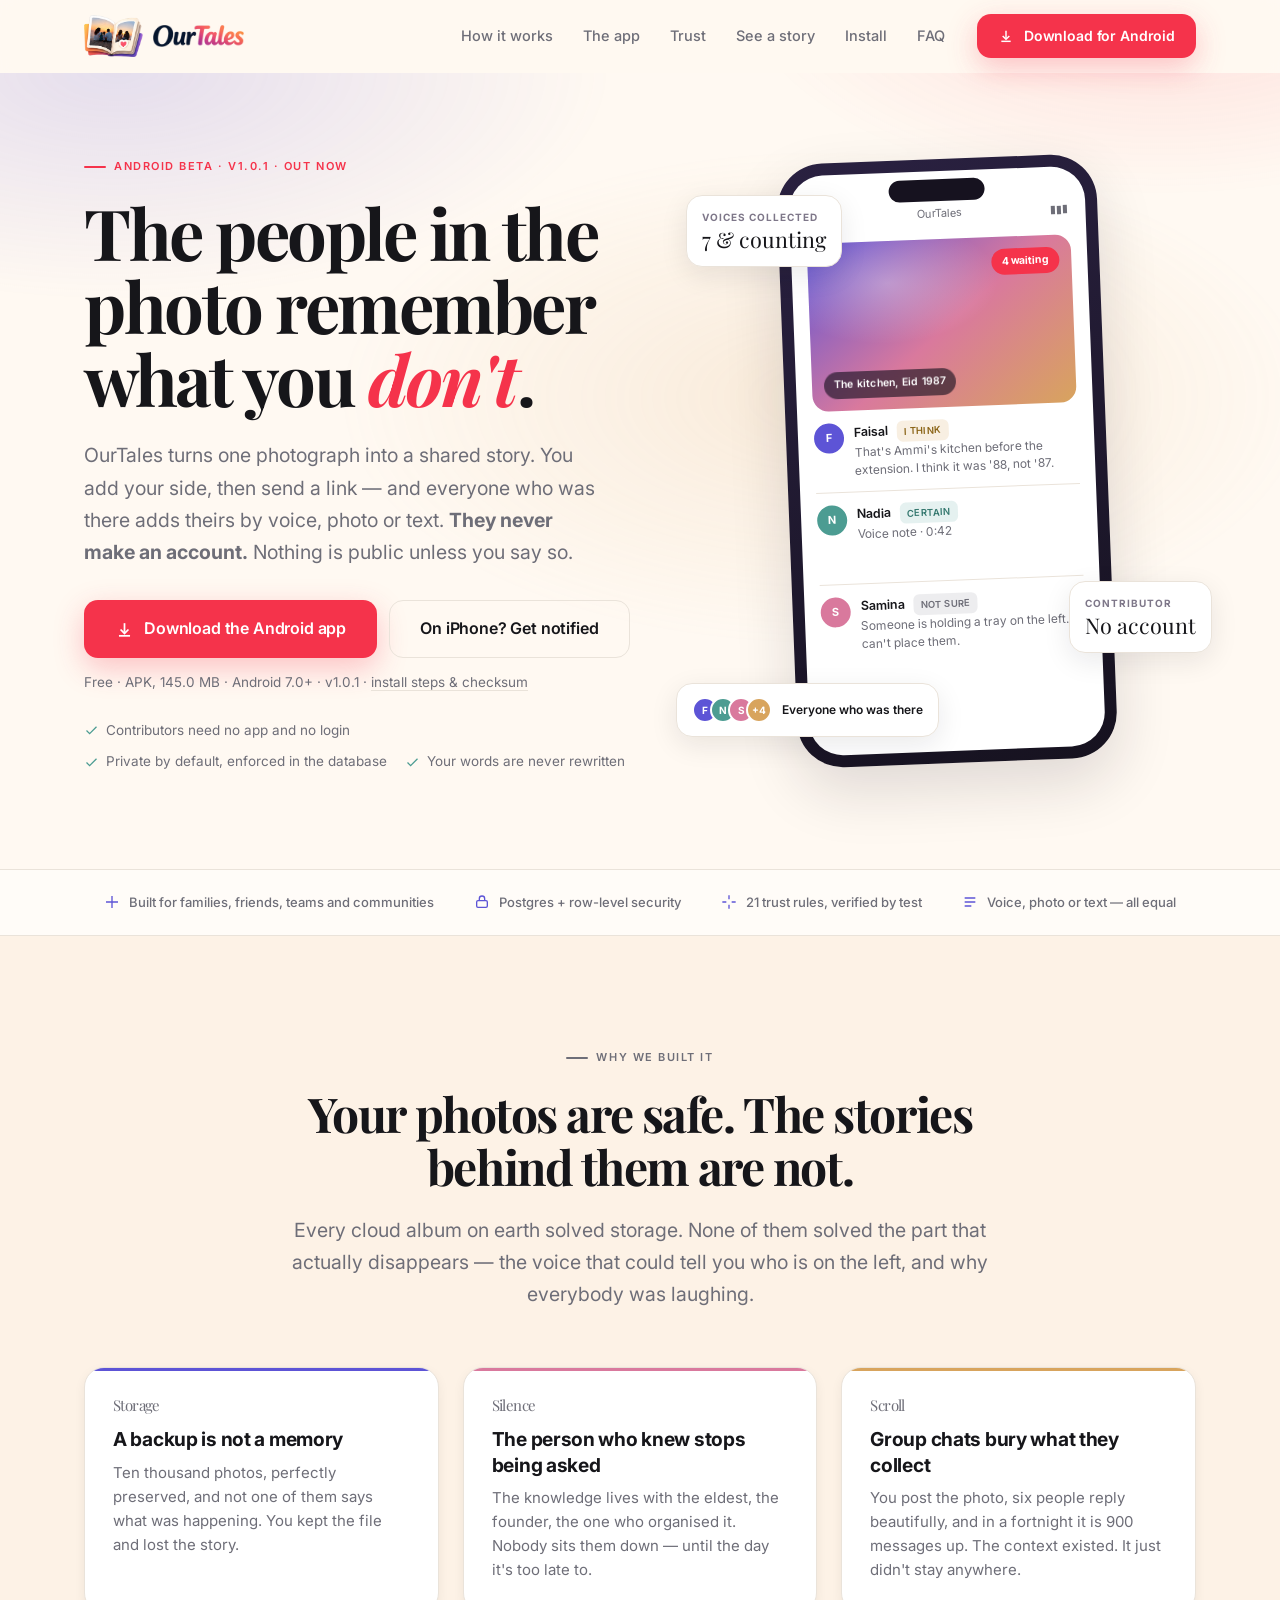
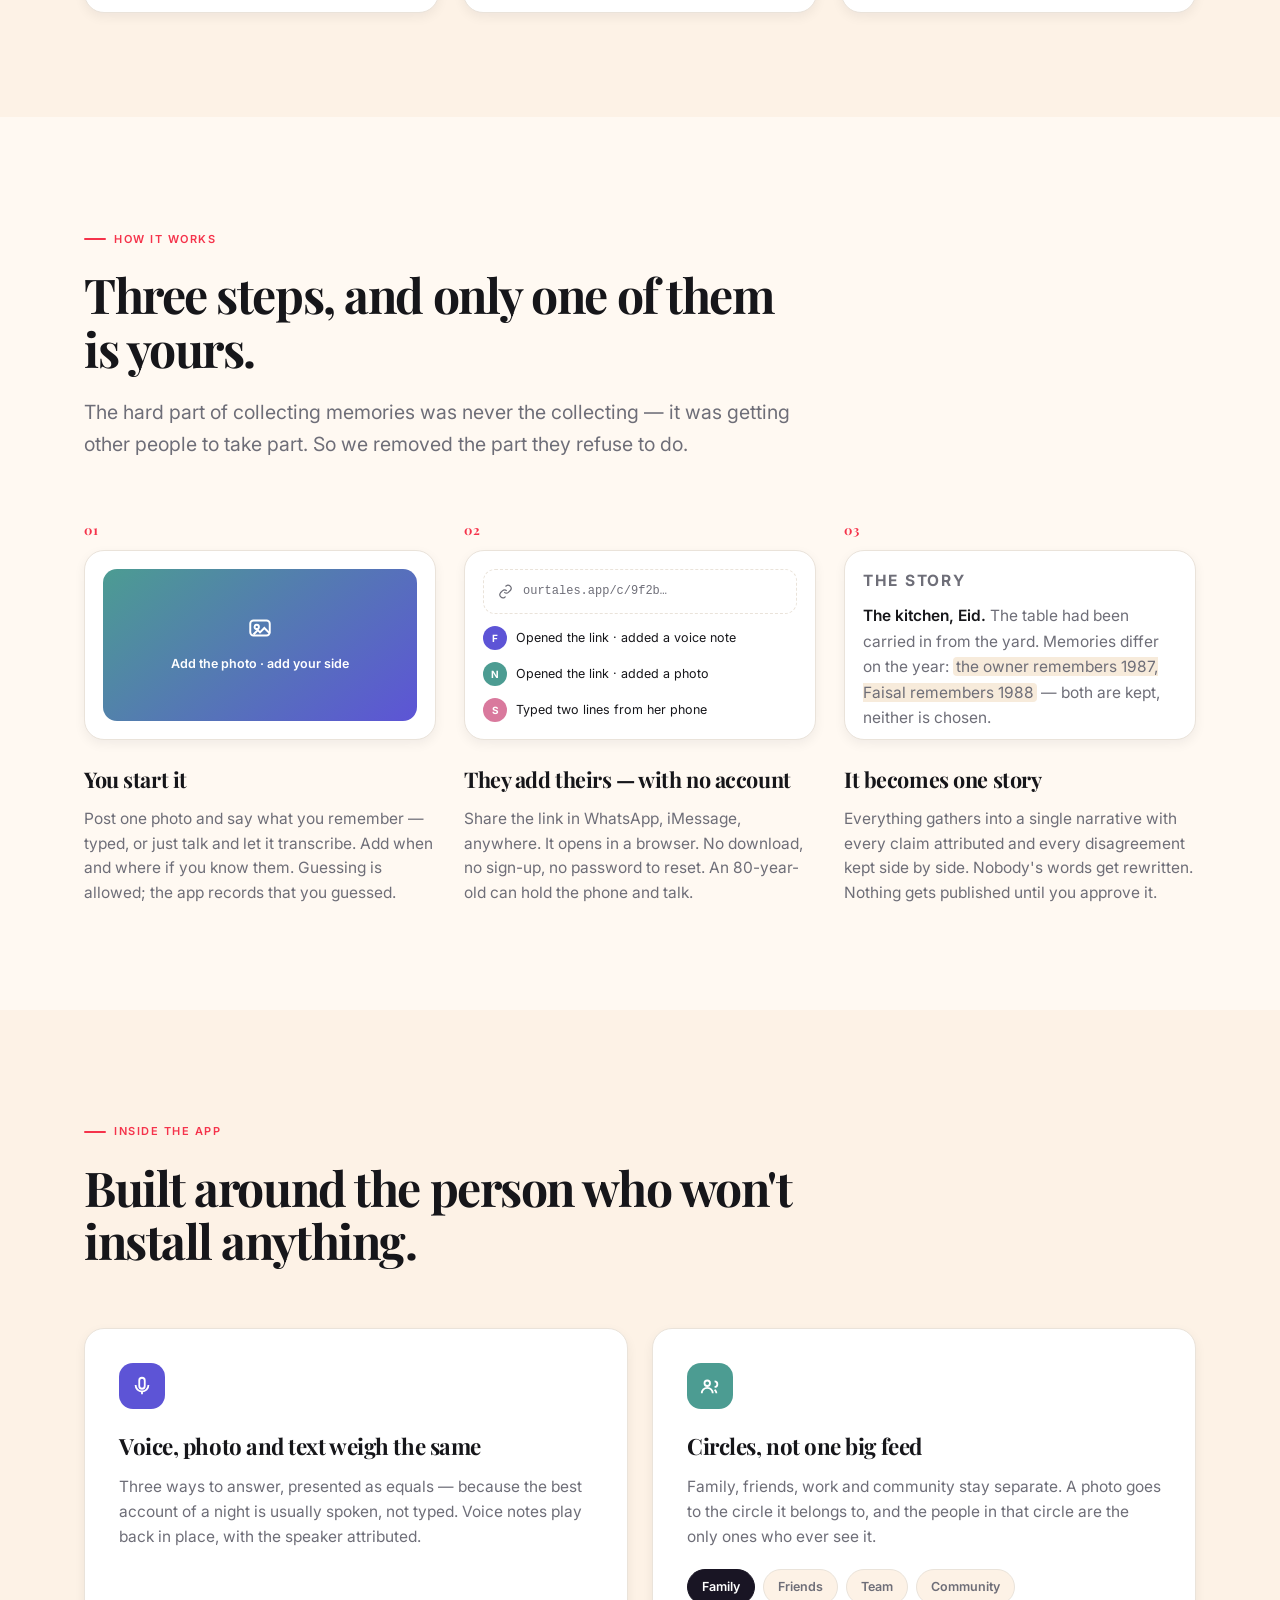
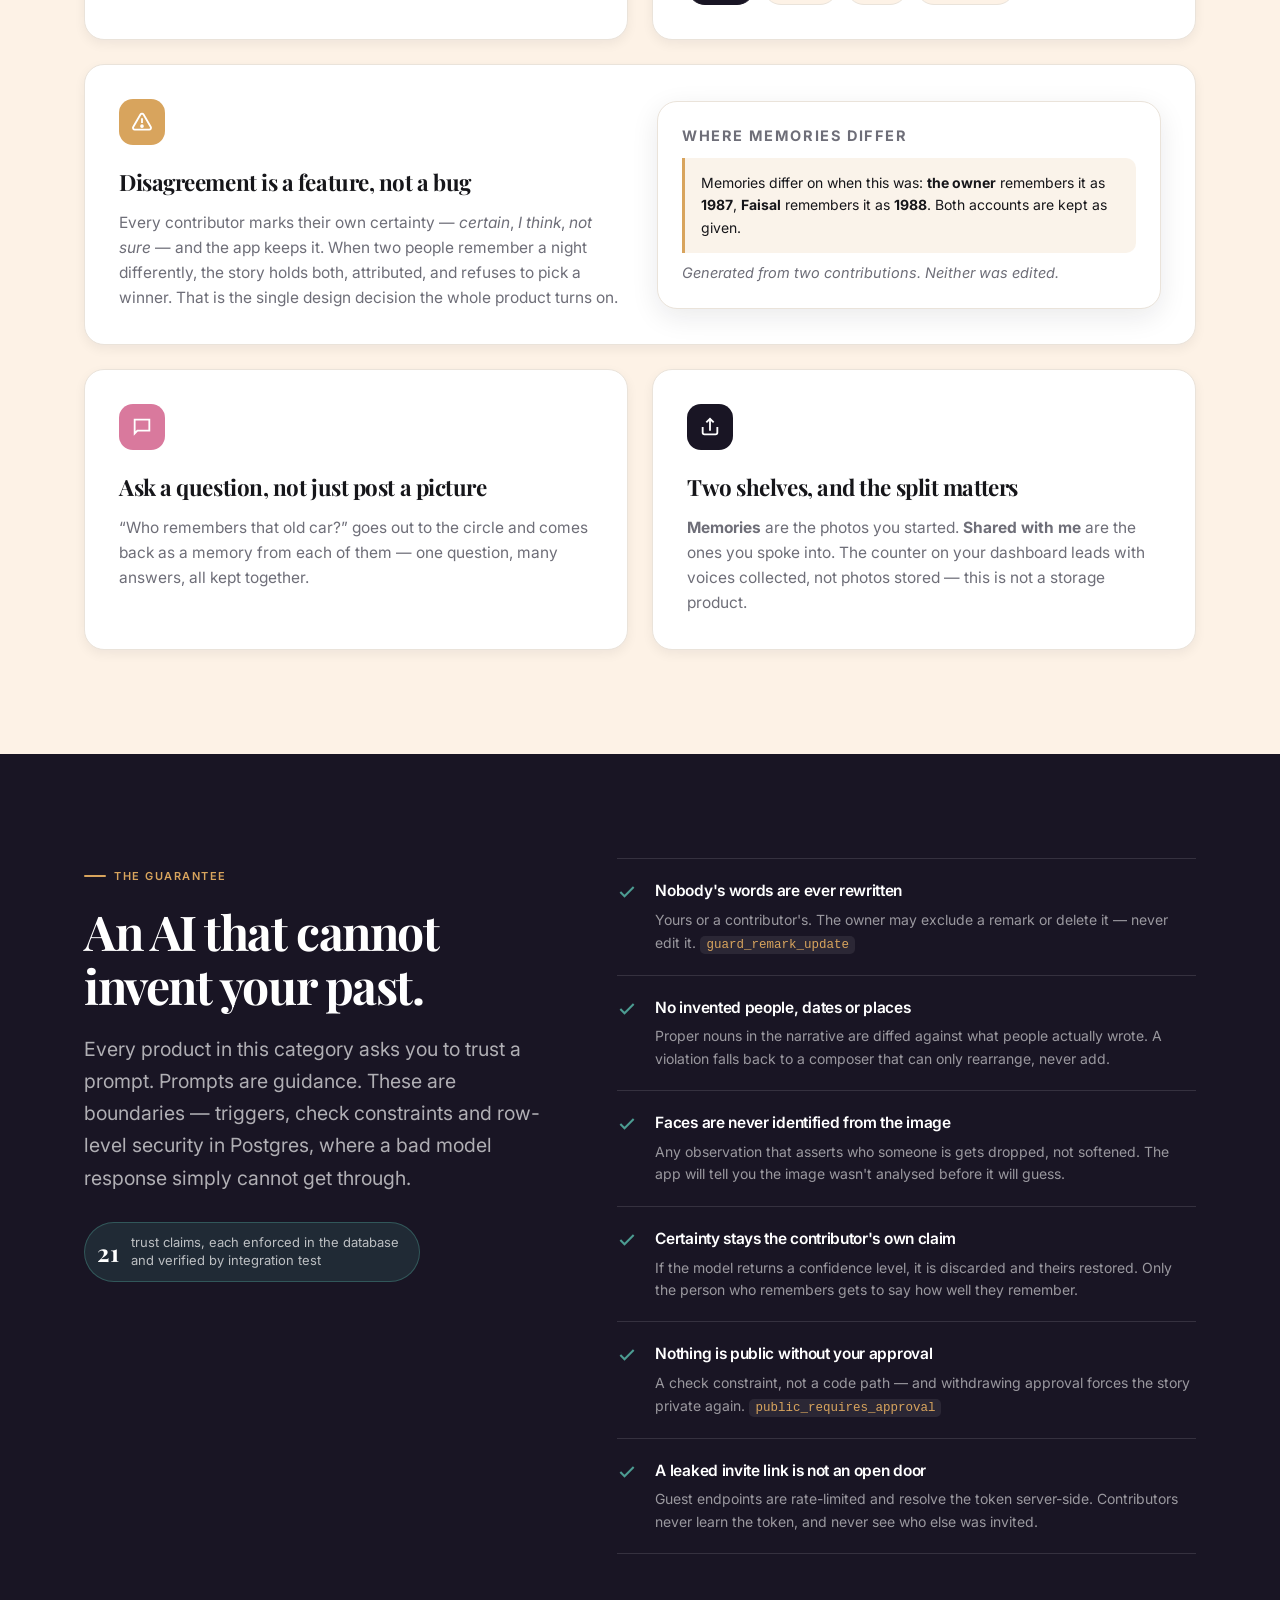
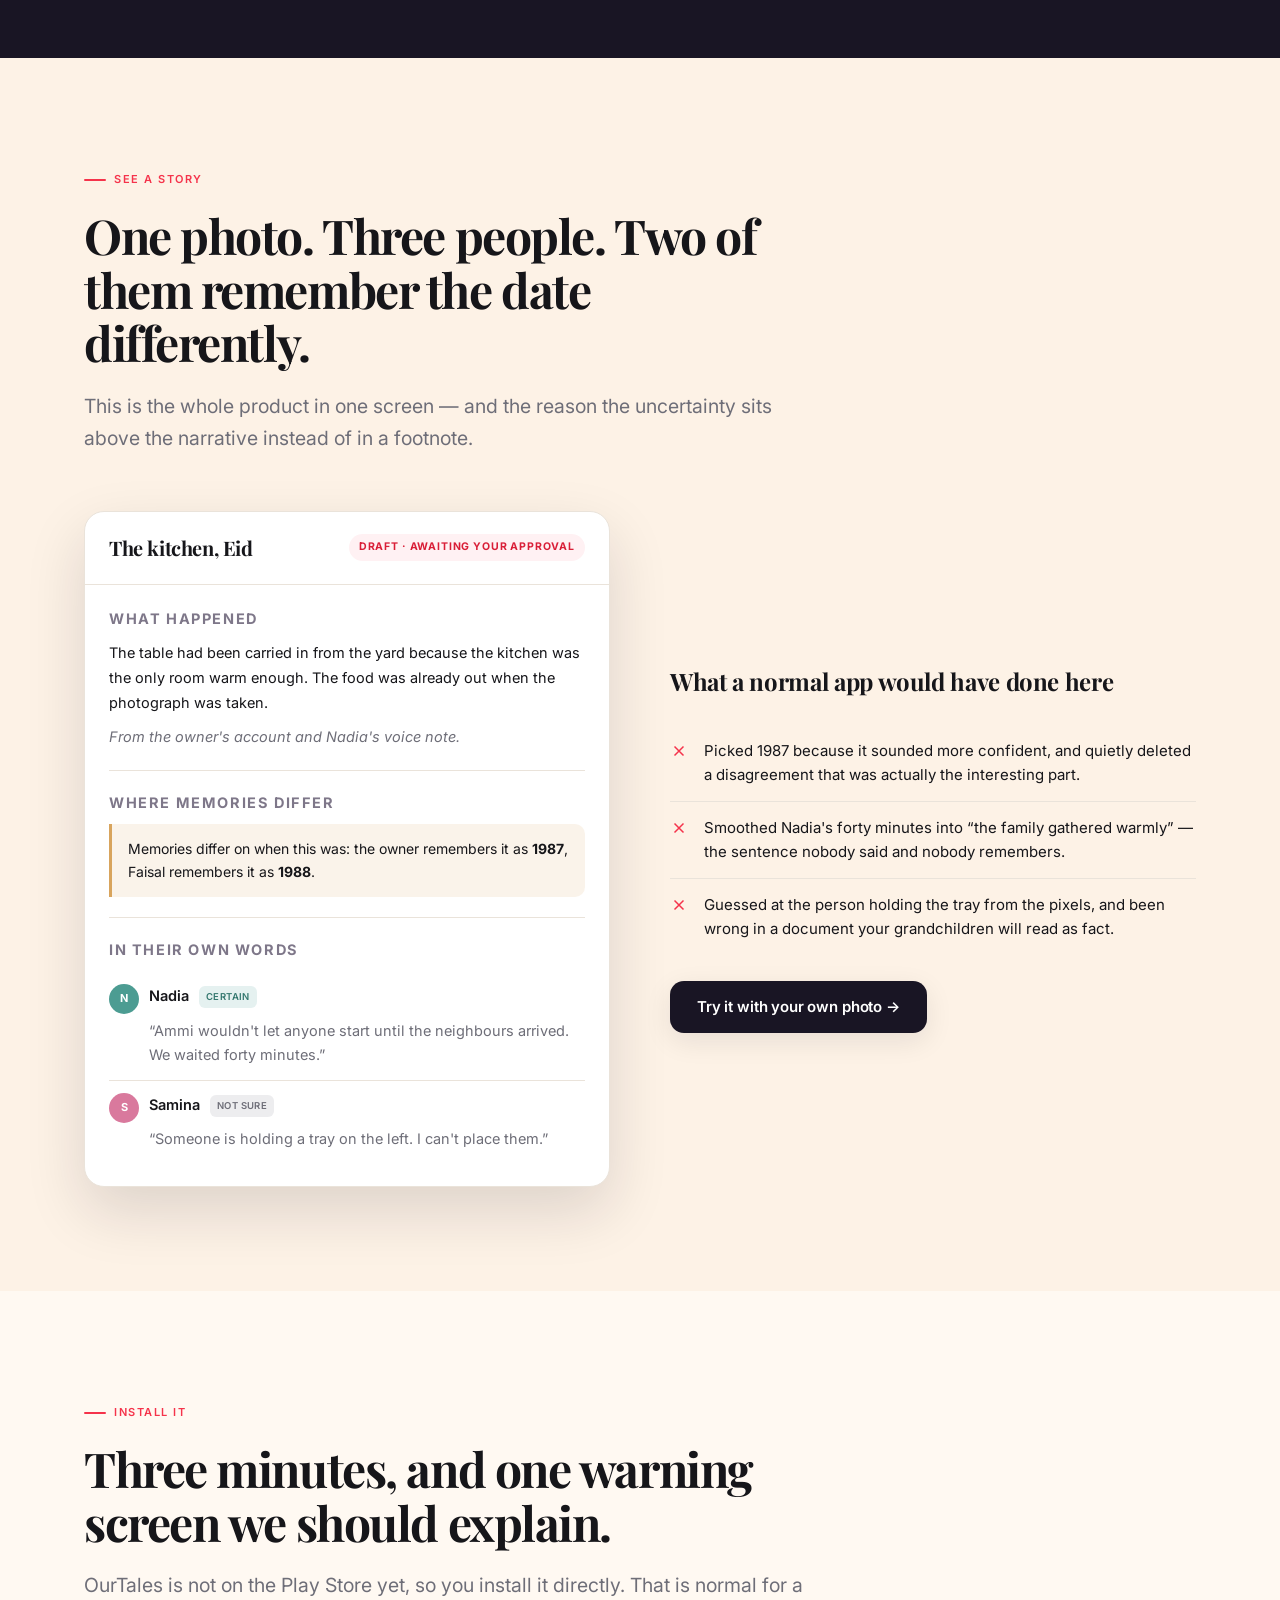
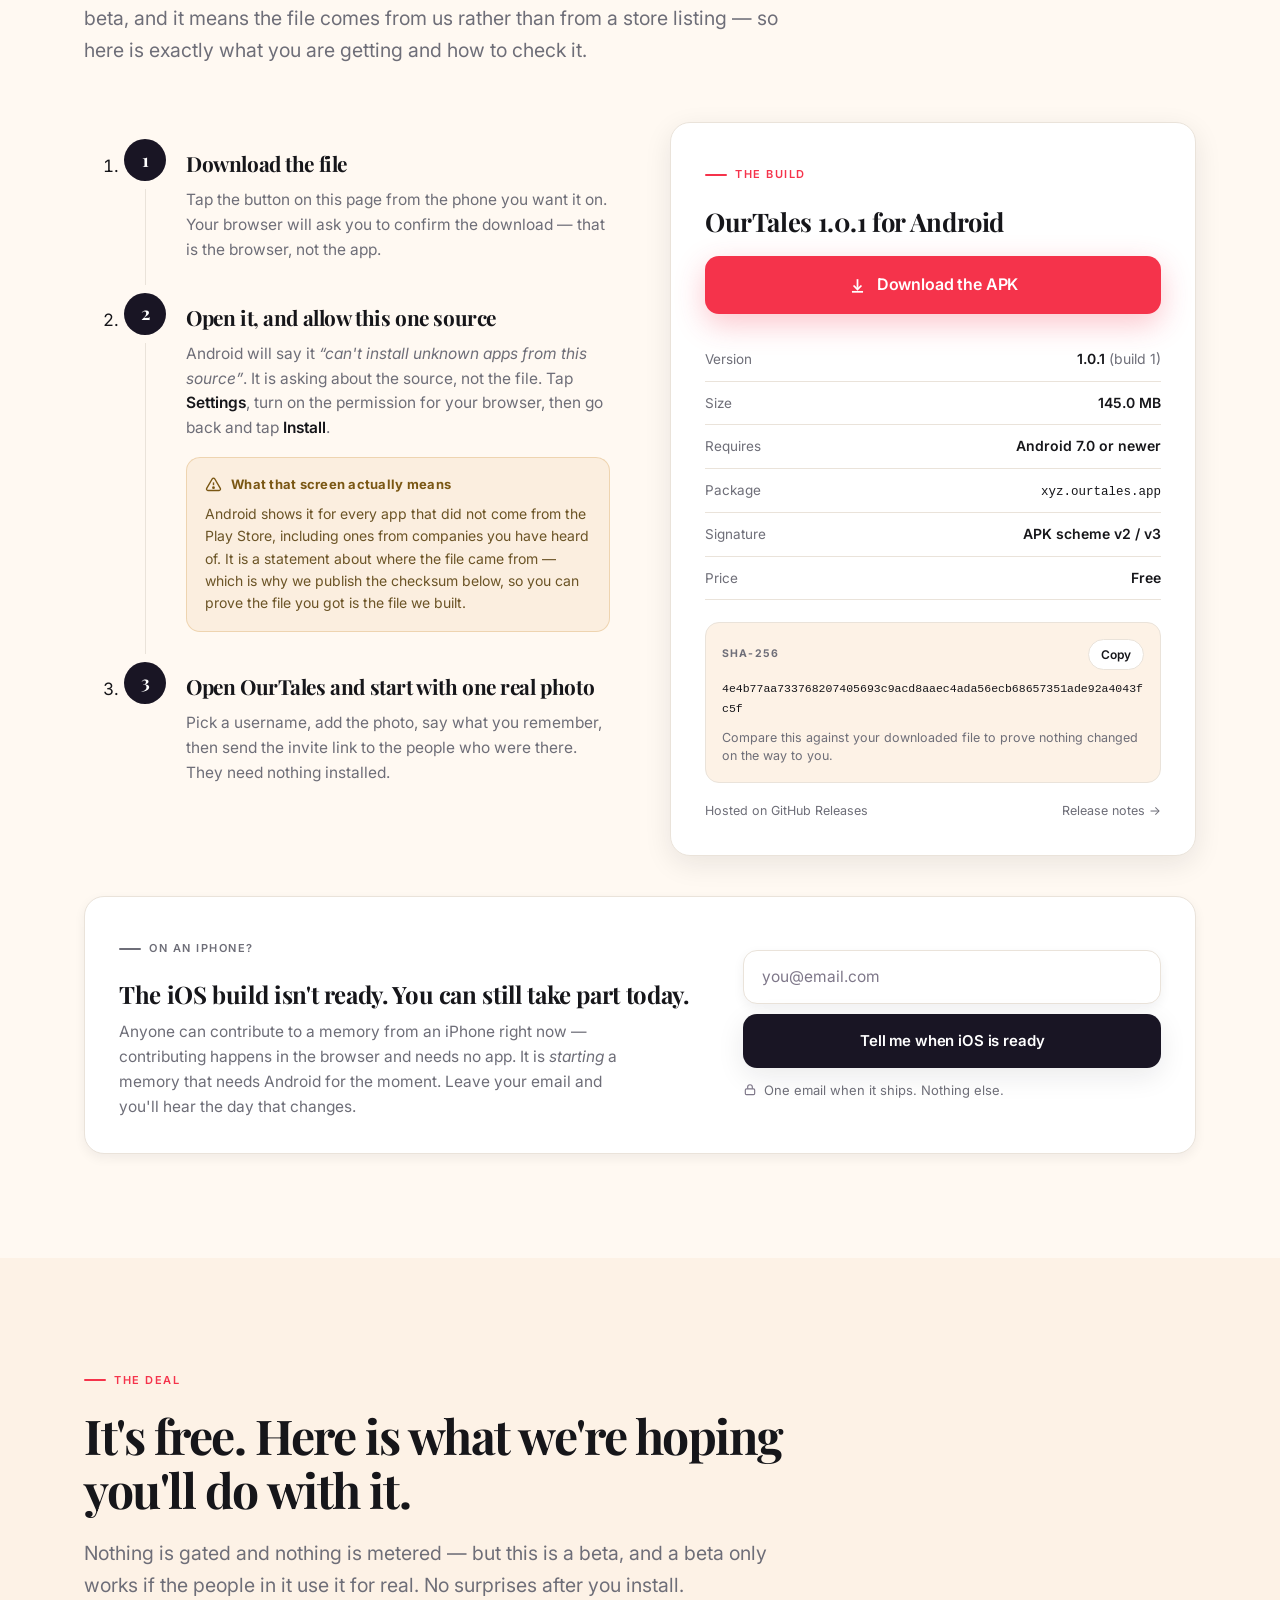
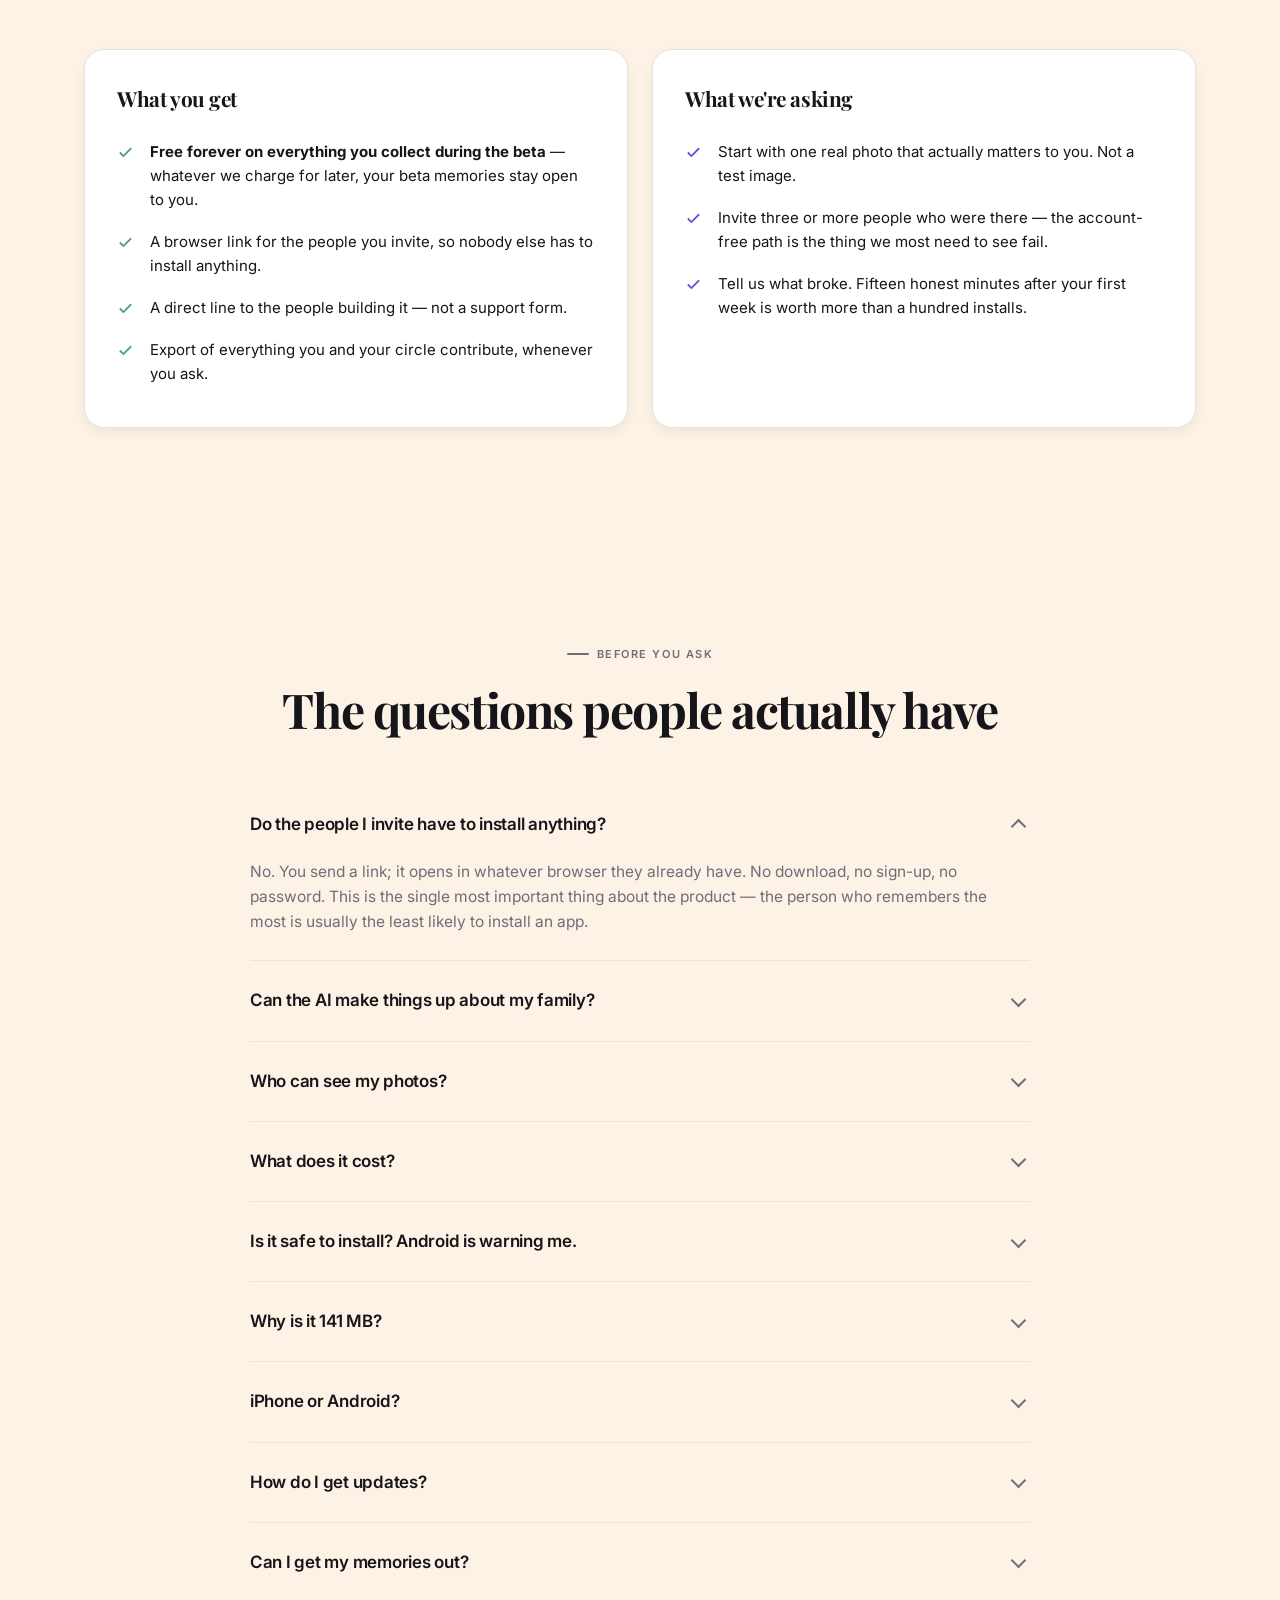
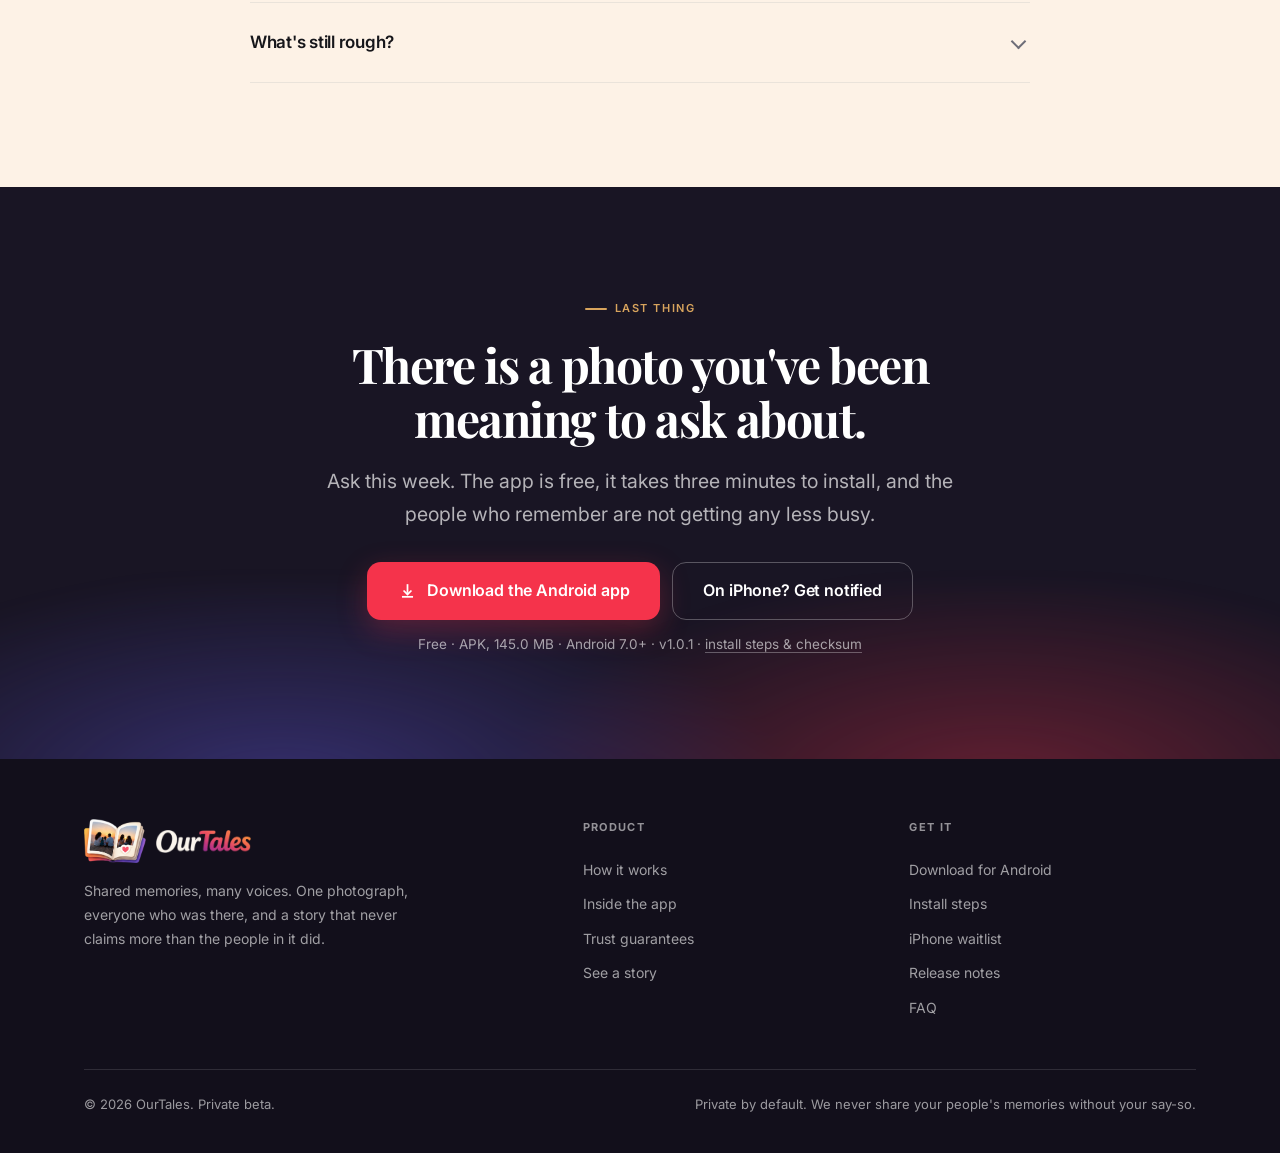
==== commit 2f09ddbd: "Point the download at the new build Third binary published under the v1.0.1 tag, replacing the asset" ====
--- a/index.html
+++ b/index.html
@@ -49,7 +49,7 @@
       "applicationCategory": "LifestyleApplication",
       "operatingSystem": "Android 7.0+",
       "softwareVersion": "1.0.1",
-      "fileSize": "141.7 MB",
+      "fileSize": "145.0 MB",
       "installUrl": "https://dev-zohaibalishah.github.io/ourtales-landing/#download",
       "downloadUrl": "https://github.com/dev-zohaibalishah/ourtales-landing/releases/download/v1.0.1/ourtales-1.0.1-android.apk",
       "description": "A mobile app that turns one photograph into a shared, source-aware story: the owner starts with their own account of it, and the people who were there add theirs — by voice, photo or text — without creating an account.",
@@ -156,7 +156,7 @@
         </div>
 
         <p class="get__meta">
-          Free · APK, 141.7&nbsp;MB · Android 7.0+ · v1.0.1 ·
+          Free · APK, 145.0&nbsp;MB · Android 7.0+ · v1.0.1 ·
           <a href="#download">install steps &amp; checksum</a>
         </p>
 
@@ -632,7 +632,7 @@
 
           <dl class="facts">
             <div><dt>Version</dt><dd>1.0.1 <span class="facts__muted">(build 1)</span></dd></div>
-            <div><dt>Size</dt><dd>141.7 MB</dd></div>
+            <div><dt>Size</dt><dd>145.0 MB</dd></div>
             <div><dt>Requires</dt><dd>Android 7.0 or newer</dd></div>
             <div><dt>Package</dt><dd><code>xyz.ourtales.app</code></dd></div>
             <div><dt>Signature</dt><dd>APK scheme v2 / v3</dd></div>
@@ -642,9 +642,9 @@
           <div class="checksum">
             <div class="checksum__head">
               <span>SHA-256</span>
-              <button type="button" class="checksum__copy" data-copy="4516682f8248609d1c656eef58bbb1d7065e4f4b6024485dde5d51ebadac9c26">Copy</button>
+              <button type="button" class="checksum__copy" data-copy="4e4b77aa733768207405693c9acd8aaec4ada56ecb68657351ade92a4043fc5f">Copy</button>
             </div>
-            <code>4516682f8248609d1c656eef58bbb1d7065e4f4b6024485dde5d51ebadac9c26</code>
+            <code>4e4b77aa733768207405693c9acd8aaec4ada56ecb68657351ade92a4043fc5f</code>
             <p class="checksum__note">Compare this against your downloaded file to prove nothing changed on the way to you.</p>
           </div>
 
@@ -805,7 +805,7 @@
       </div>
 
       <p class="get__meta get__meta--center">
-        Free · APK, 141.7&nbsp;MB · Android 7.0+ · v1.0.1 ·
+        Free · APK, 145.0&nbsp;MB · Android 7.0+ · v1.0.1 ·
         <a href="#download">install steps &amp; checksum</a>
       </p>
     </div>
@@ -853,7 +853,7 @@
 
 <!-- Mobile conversion dock: appears once the hero CTA has scrolled away. -->
 <div class="dock" id="dock" aria-hidden="true">
-  <p>OurTales 1.0.1<small>Free · Android 7.0+ · 141.7 MB</small></p>
+  <p>OurTales 1.0.1<small>Free · Android 7.0+ · 145.0 MB</small></p>
   <a class="btn btn--accent btn--sm" href="https://github.com/dev-zohaibalishah/ourtales-landing/releases/download/v1.0.1/ourtales-1.0.1-android.apk" data-cta="dock" data-download>Download</a>
 </div>
 
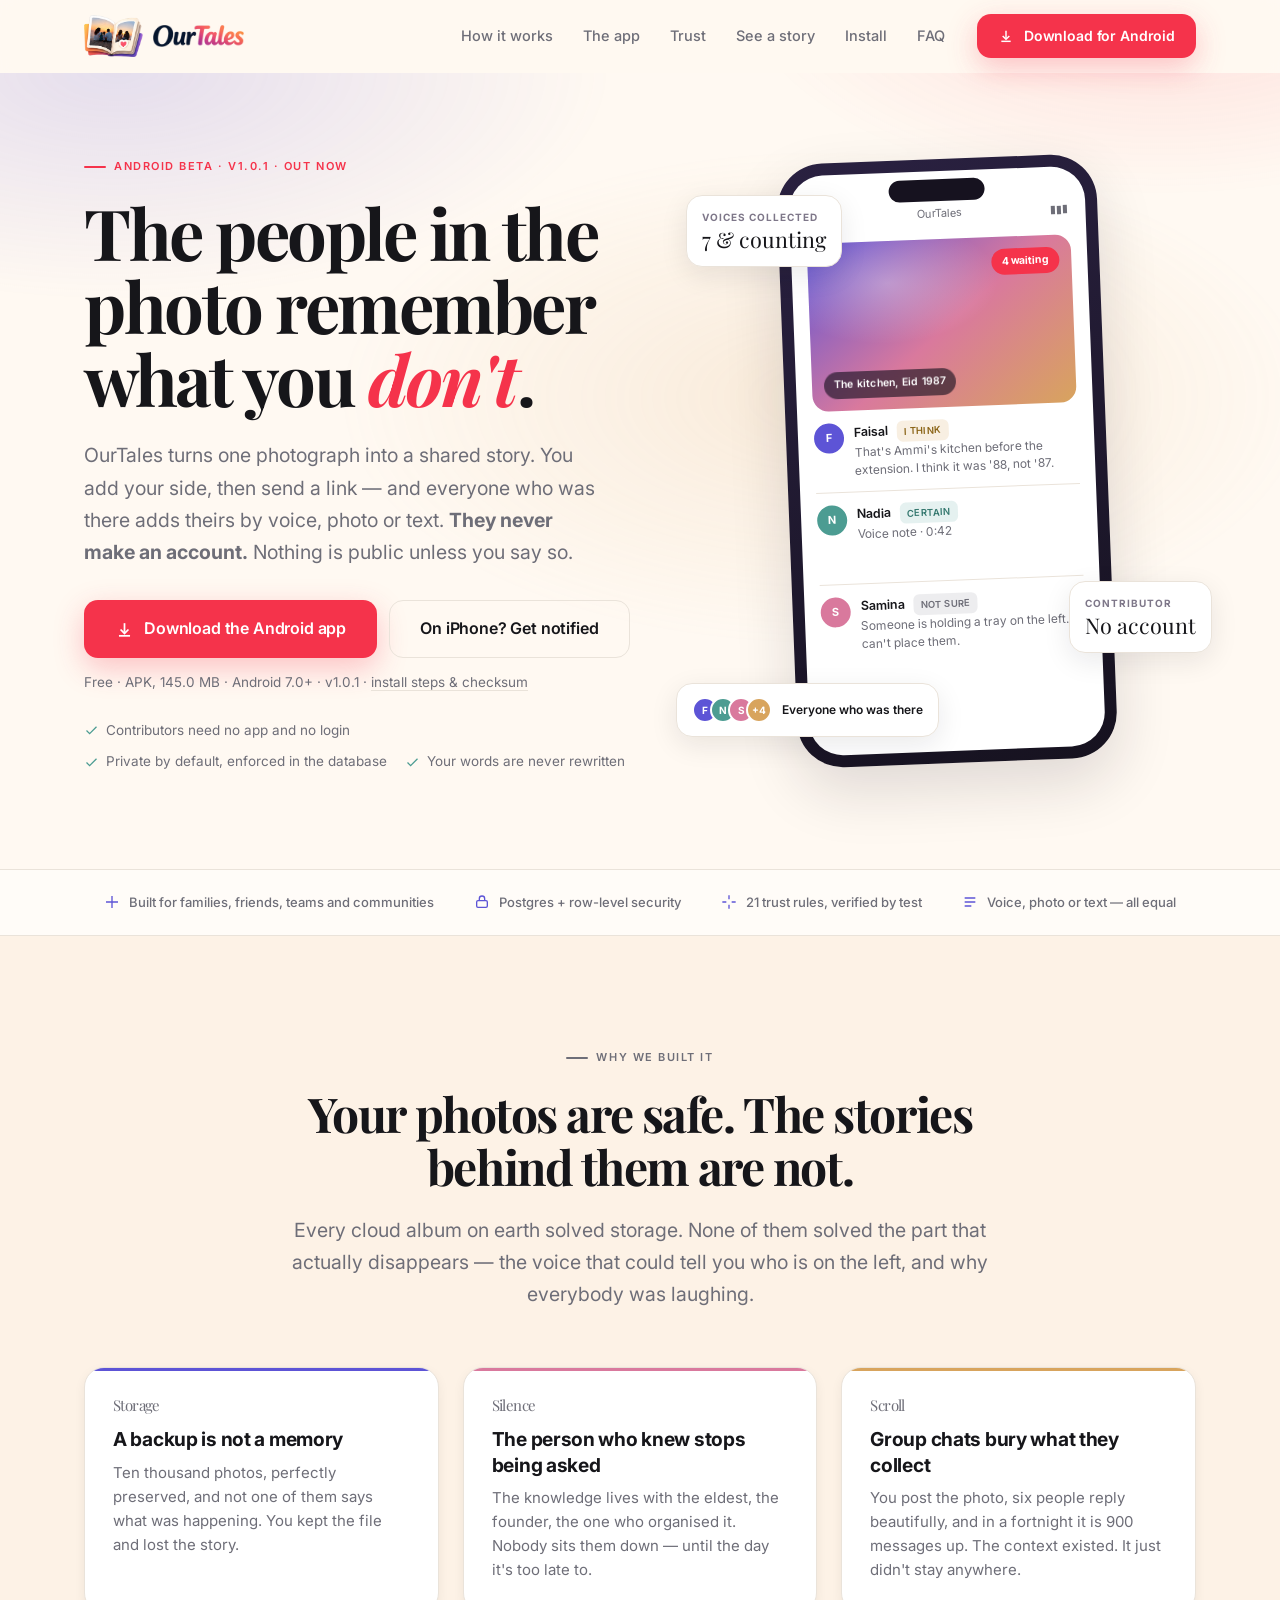
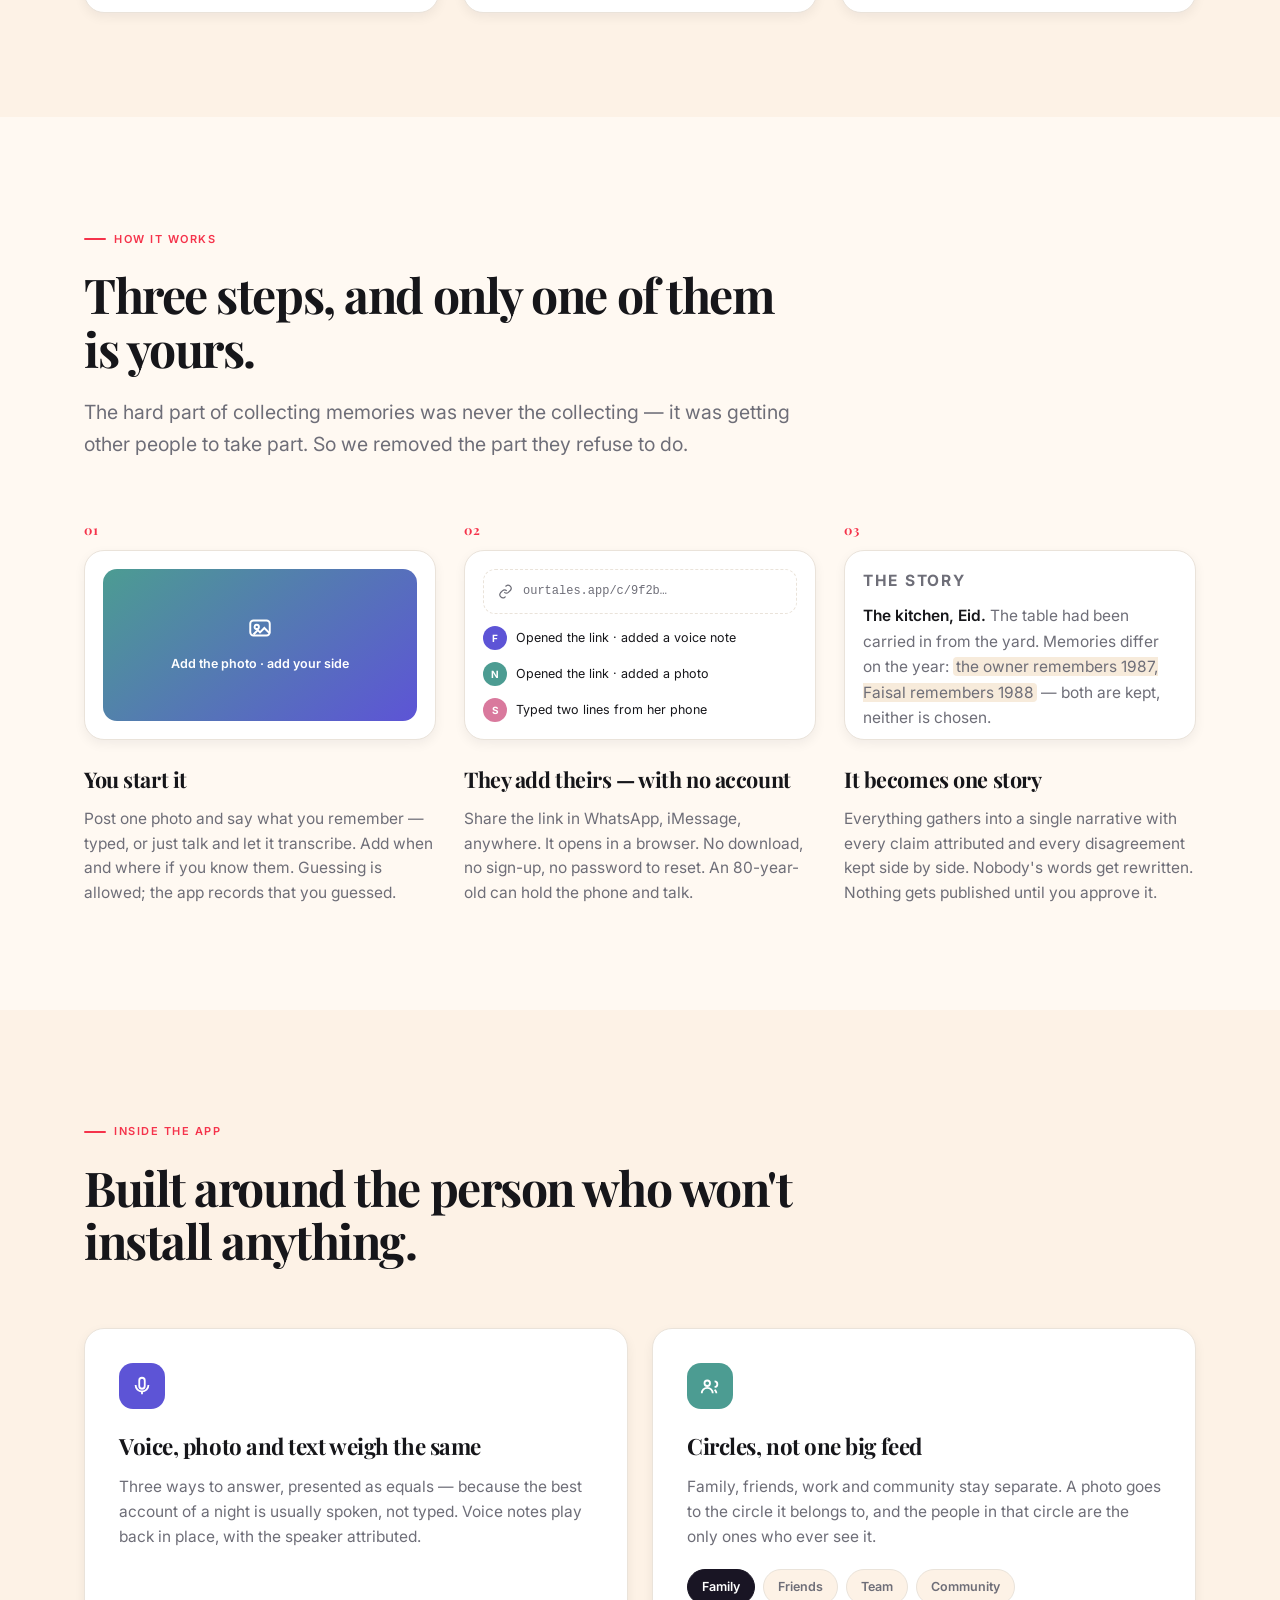
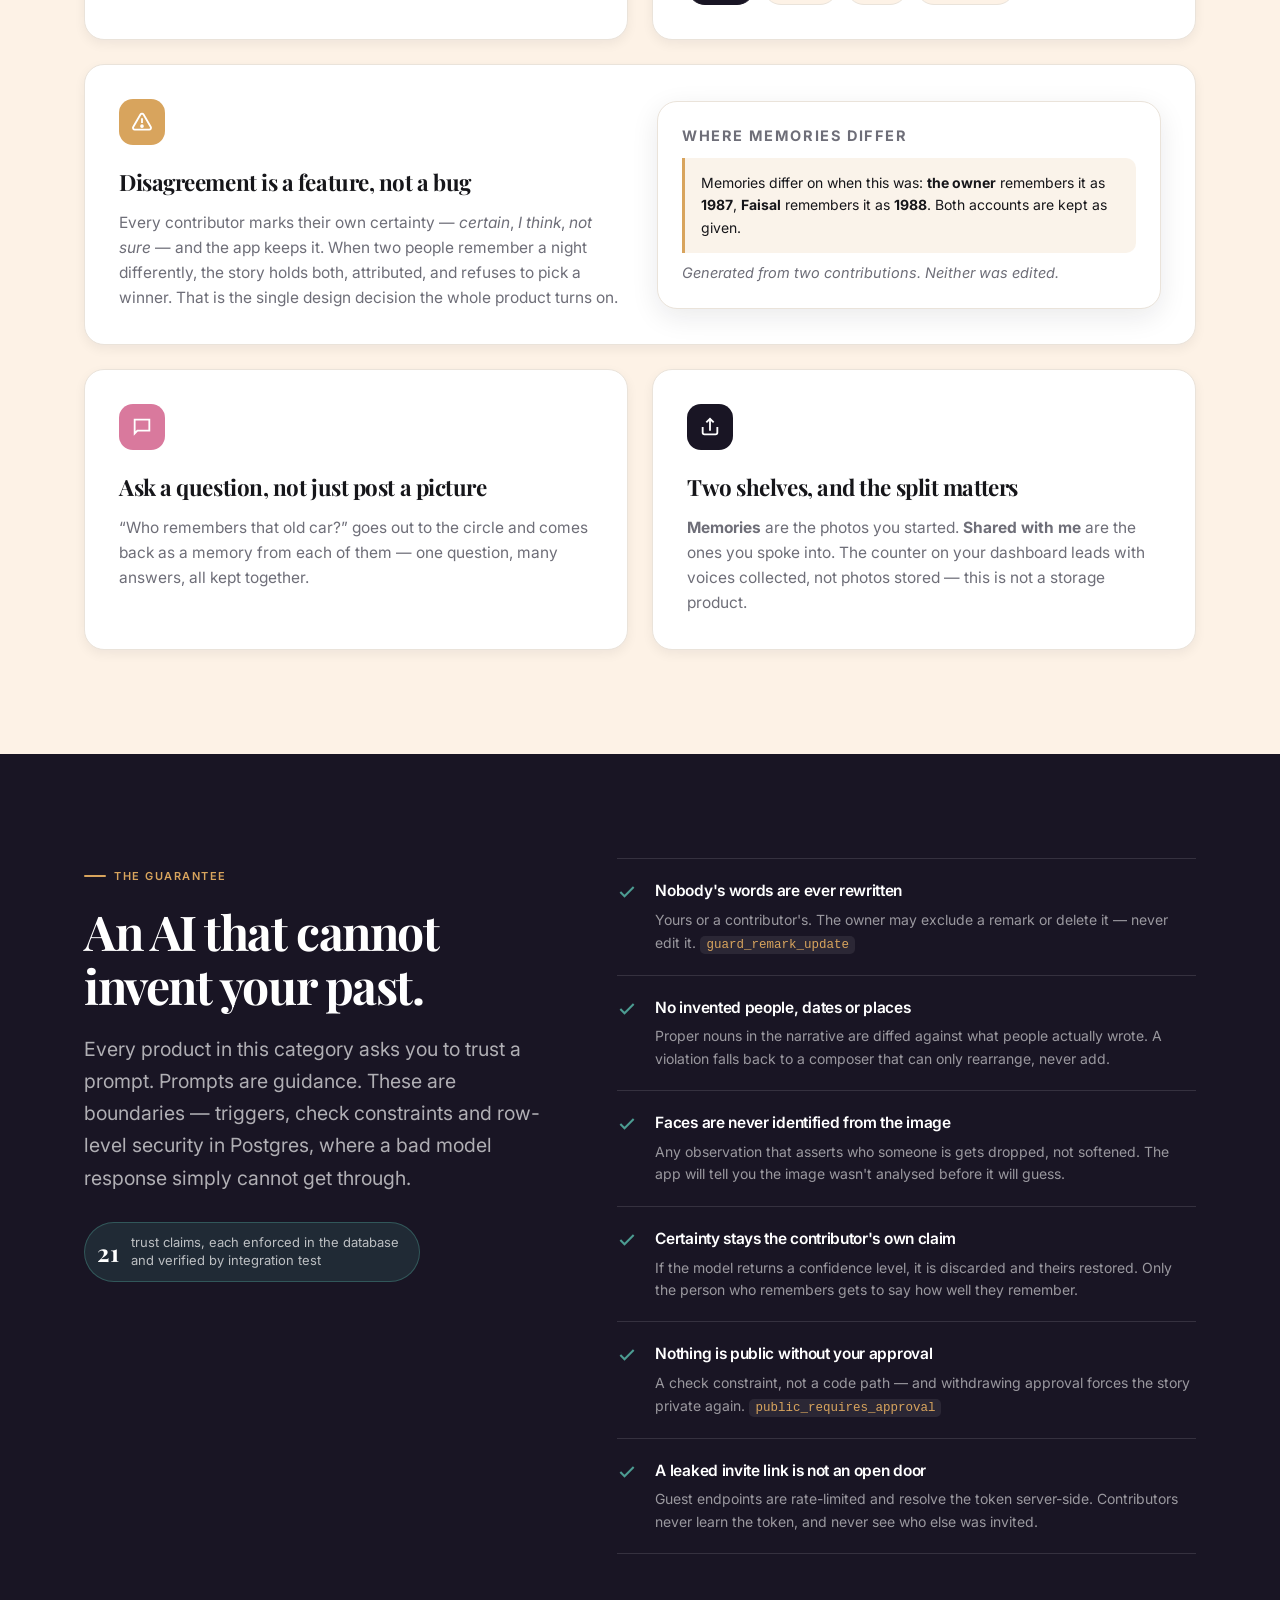
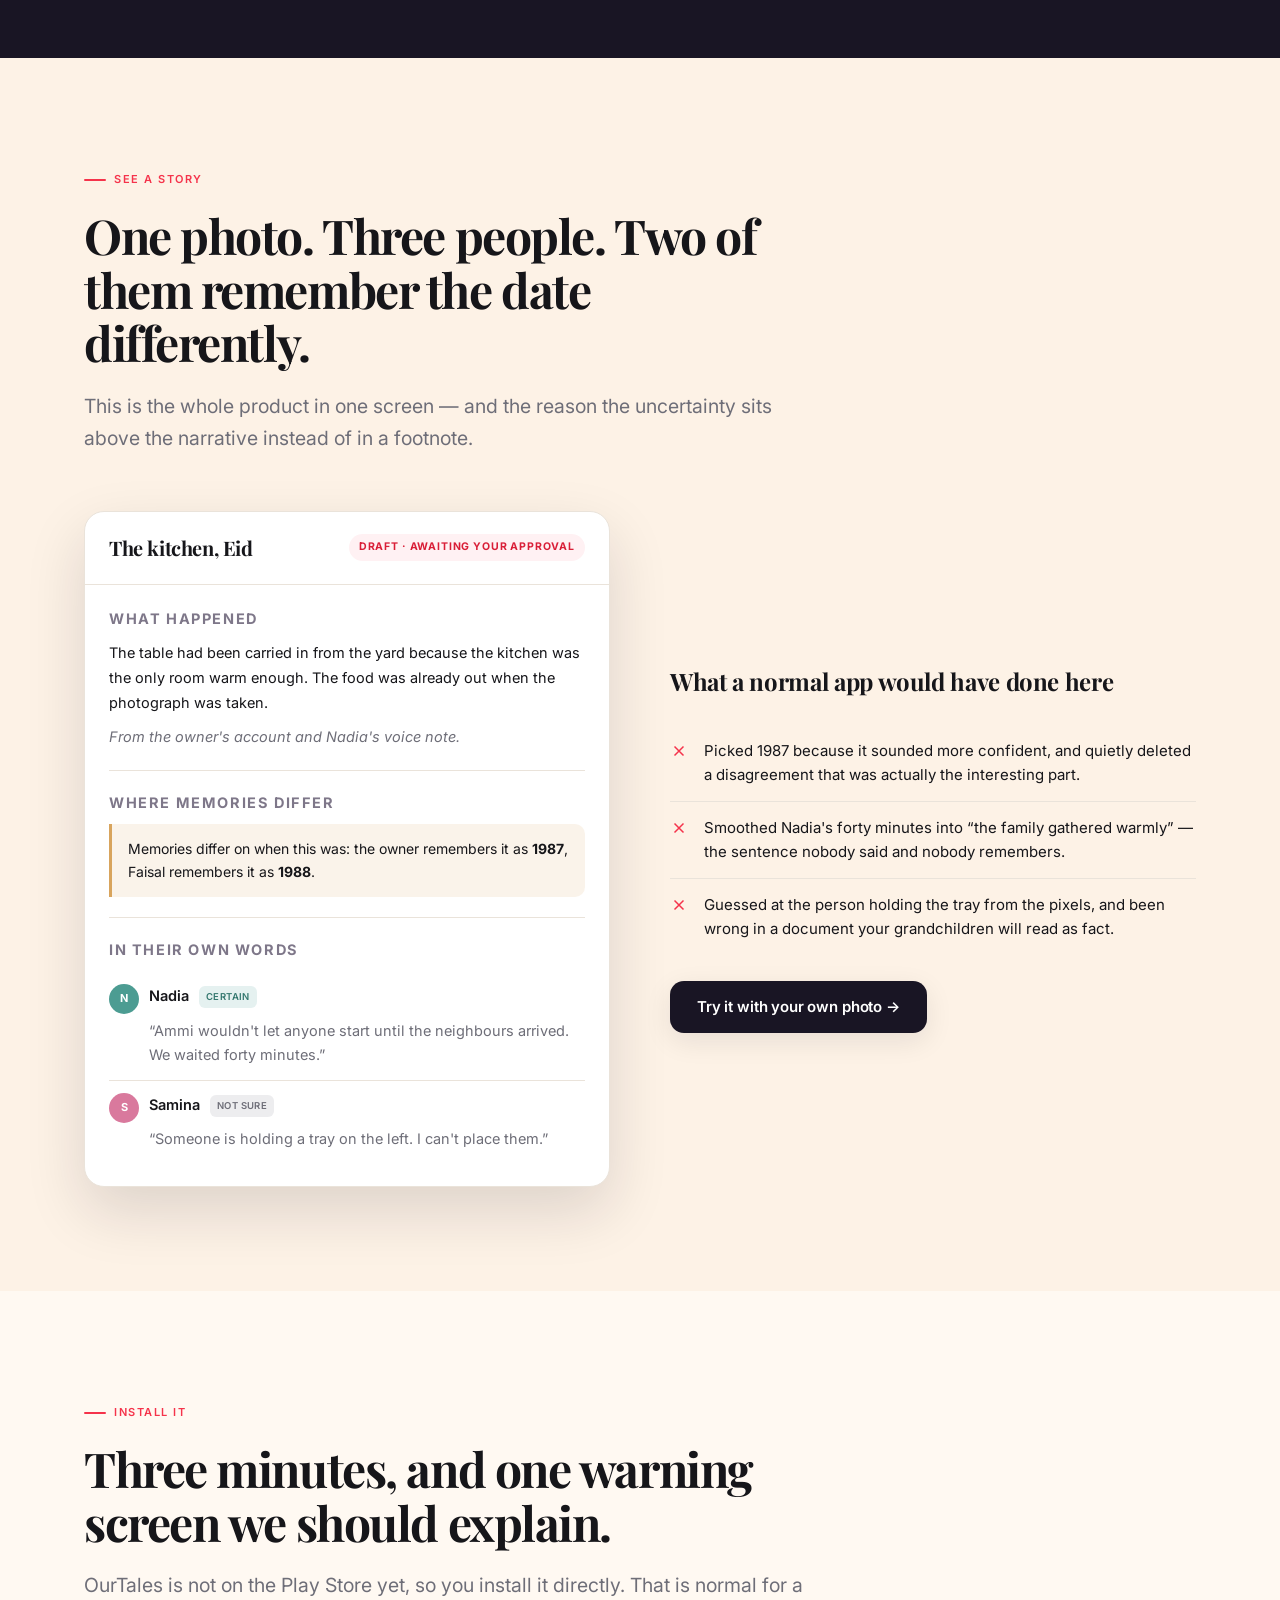
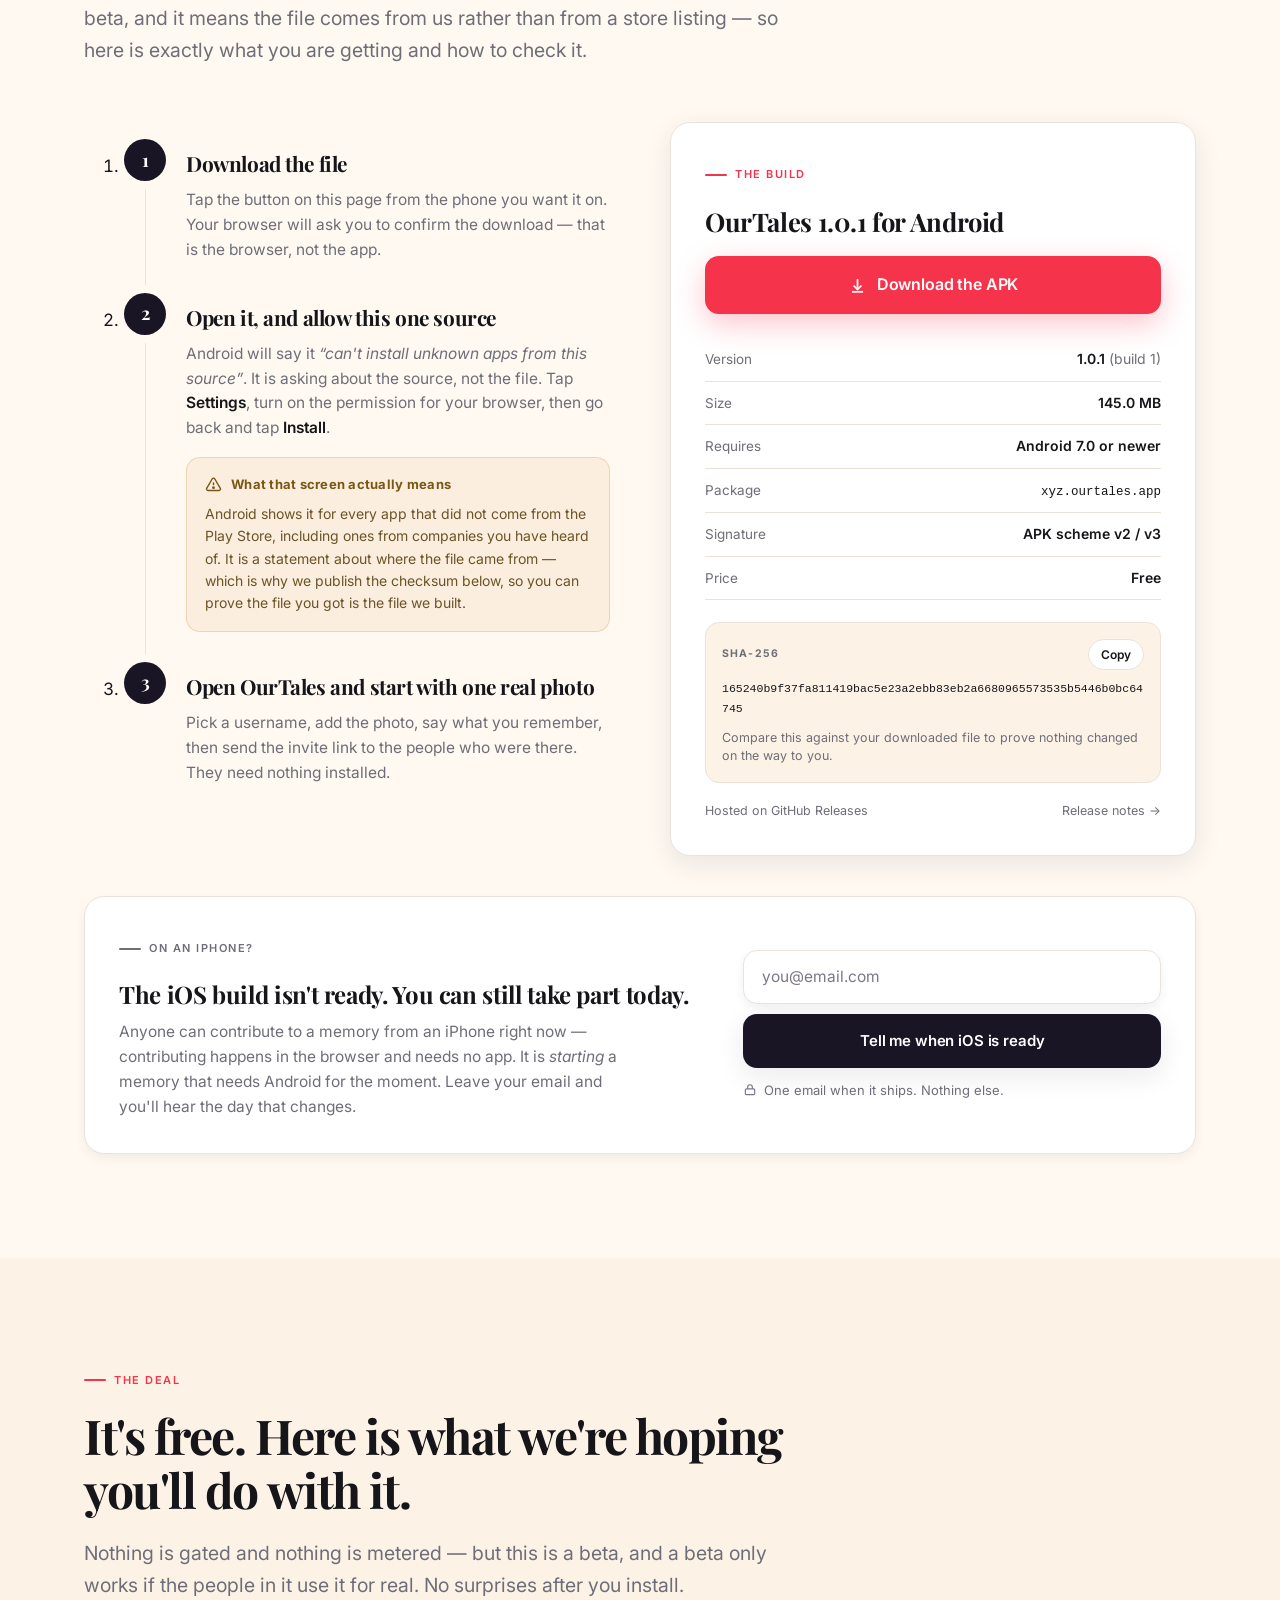
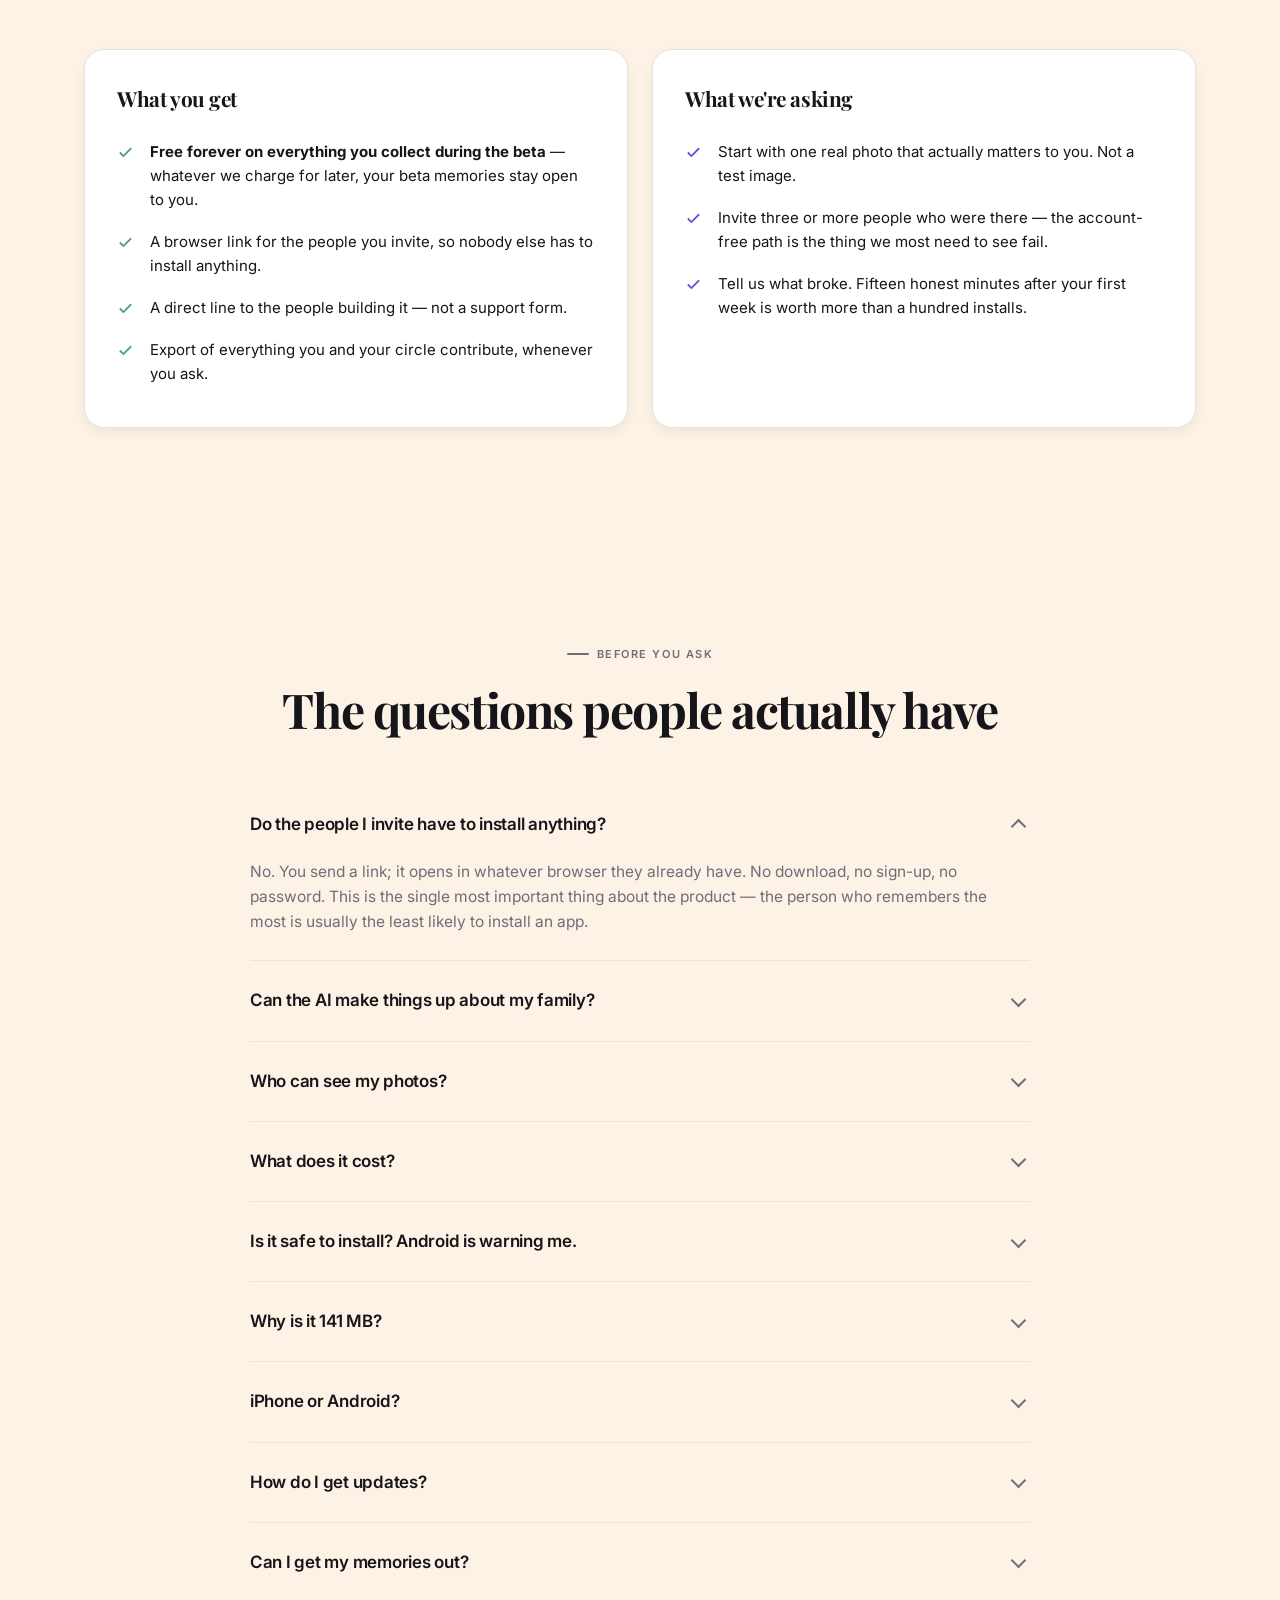
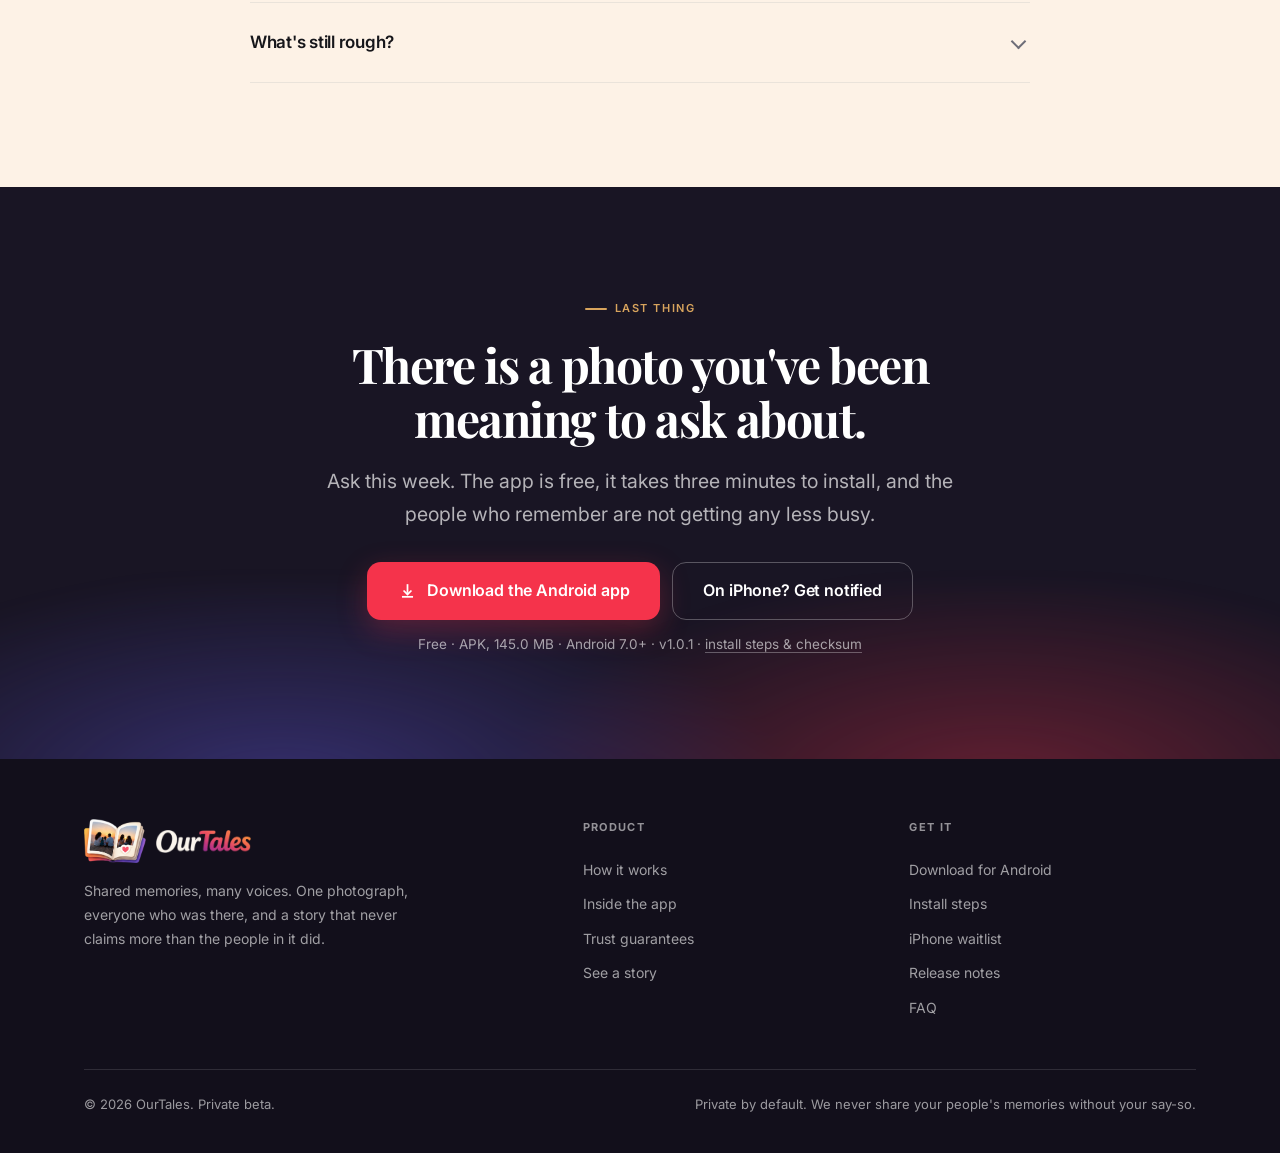
==== commit a56d2818: "Point the download at the new build Fourth binary published under the v1.0.1 tag, replacing the asse" ====
--- a/index.html
+++ b/index.html
@@ -642,9 +642,9 @@
           <div class="checksum">
             <div class="checksum__head">
               <span>SHA-256</span>
-              <button type="button" class="checksum__copy" data-copy="4e4b77aa733768207405693c9acd8aaec4ada56ecb68657351ade92a4043fc5f">Copy</button>
+              <button type="button" class="checksum__copy" data-copy="165240b9f37fa811419bac5e23a2ebb83eb2a6680965573535b5446b0bc64745">Copy</button>
             </div>
-            <code>4e4b77aa733768207405693c9acd8aaec4ada56ecb68657351ade92a4043fc5f</code>
+            <code>165240b9f37fa811419bac5e23a2ebb83eb2a6680965573535b5446b0bc64745</code>
             <p class="checksum__note">Compare this against your downloaded file to prove nothing changed on the way to you.</p>
           </div>
 
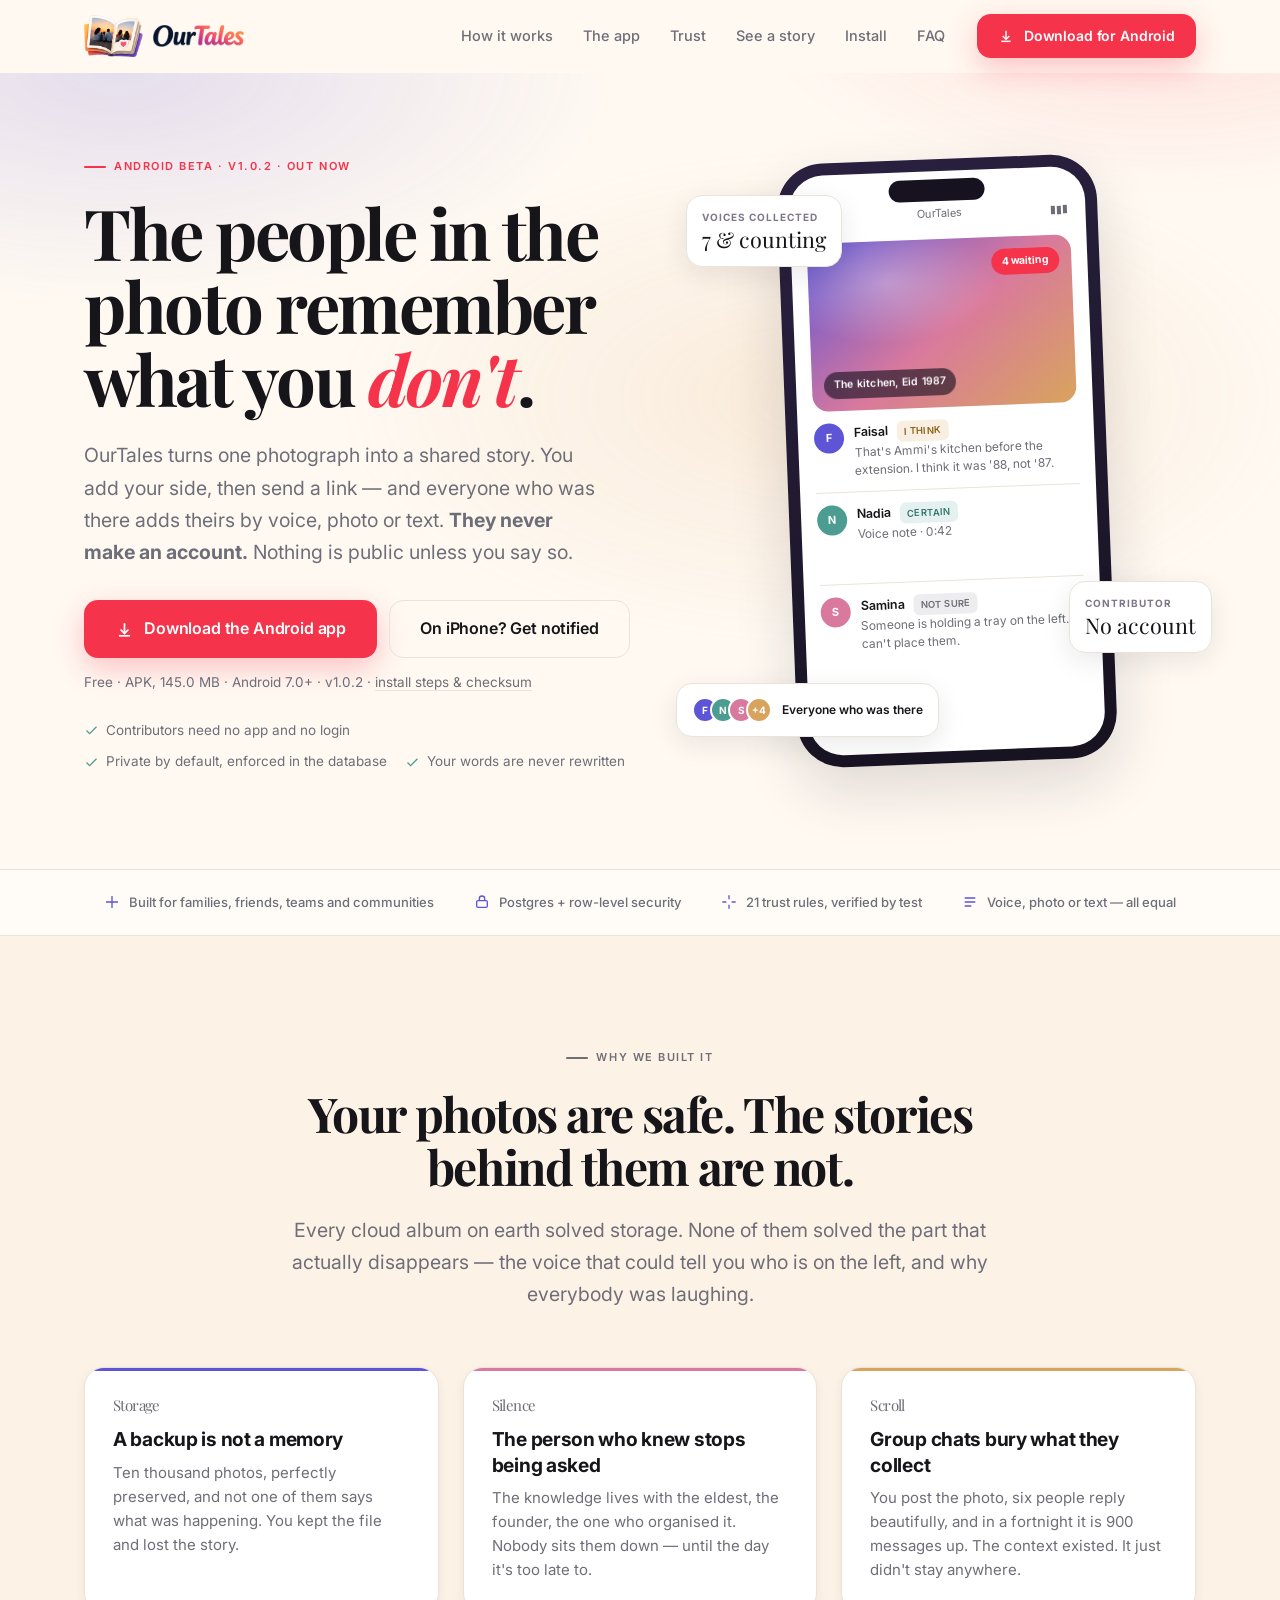
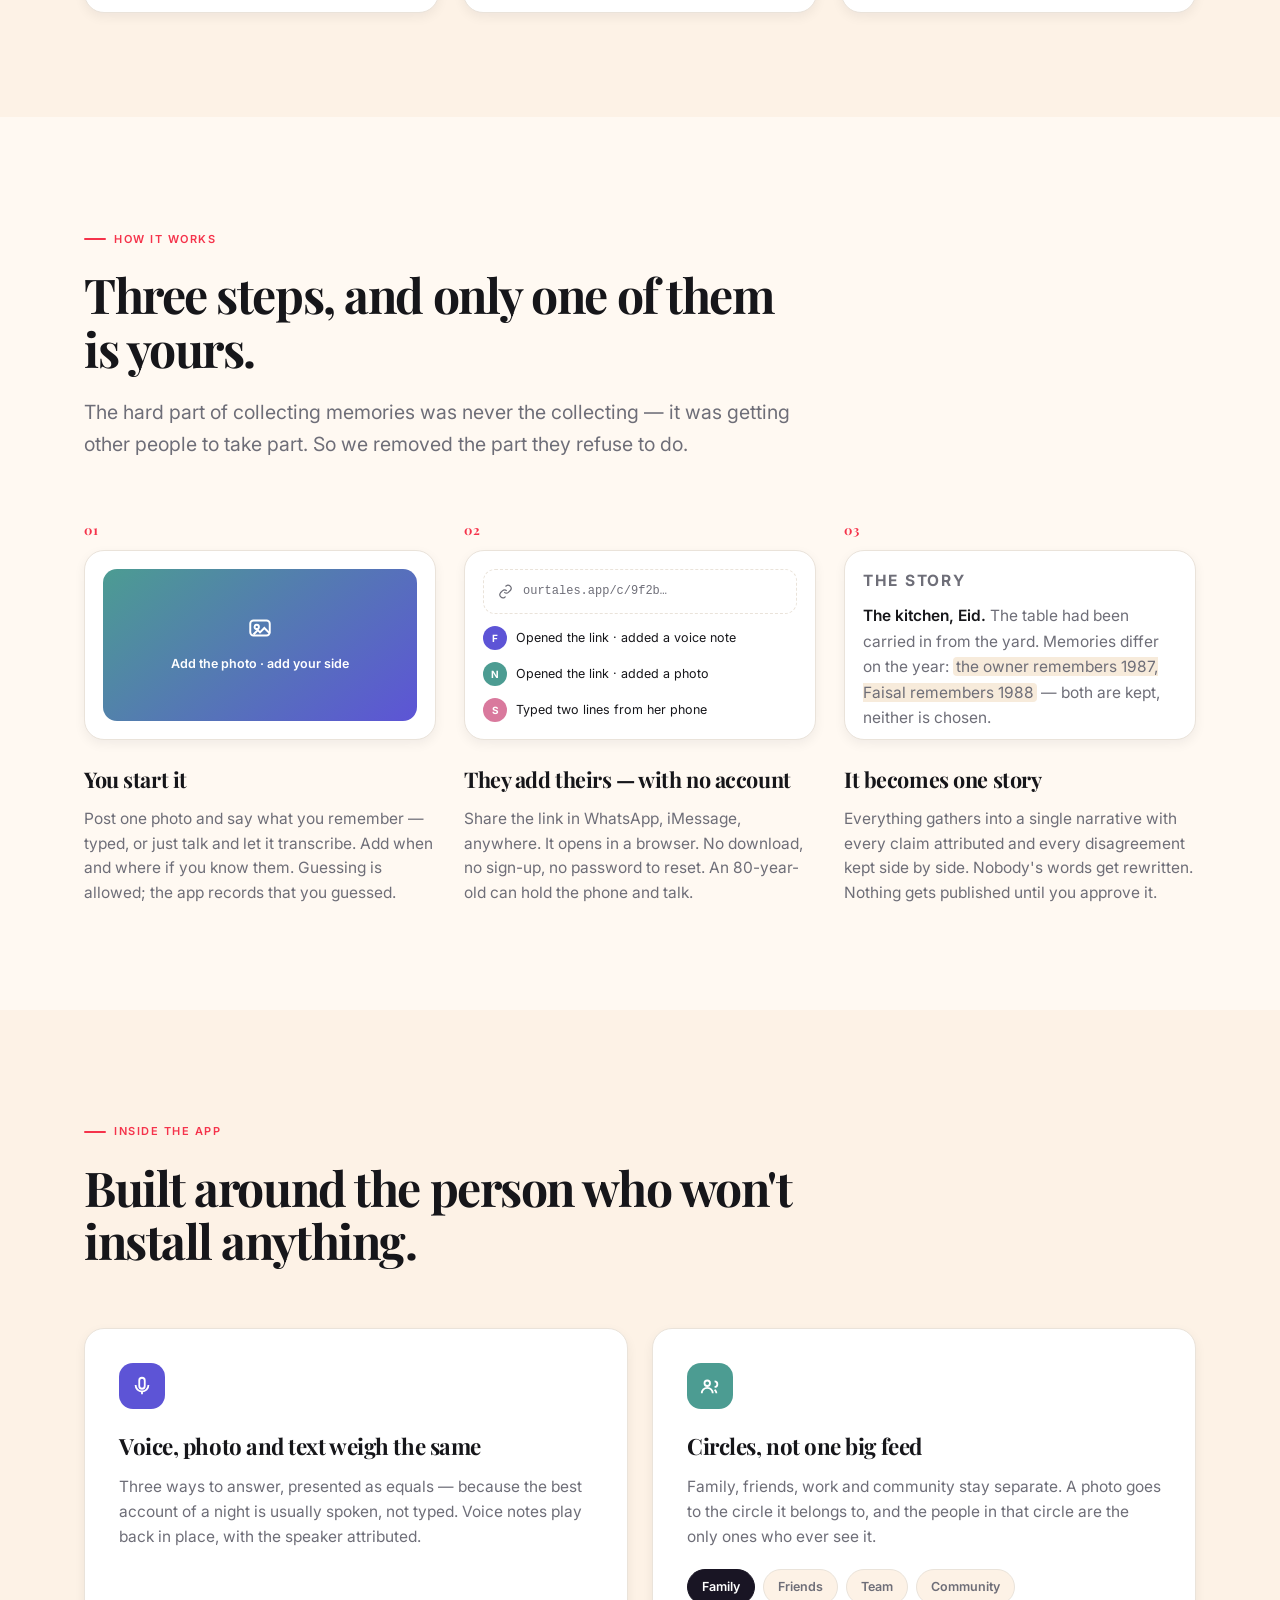
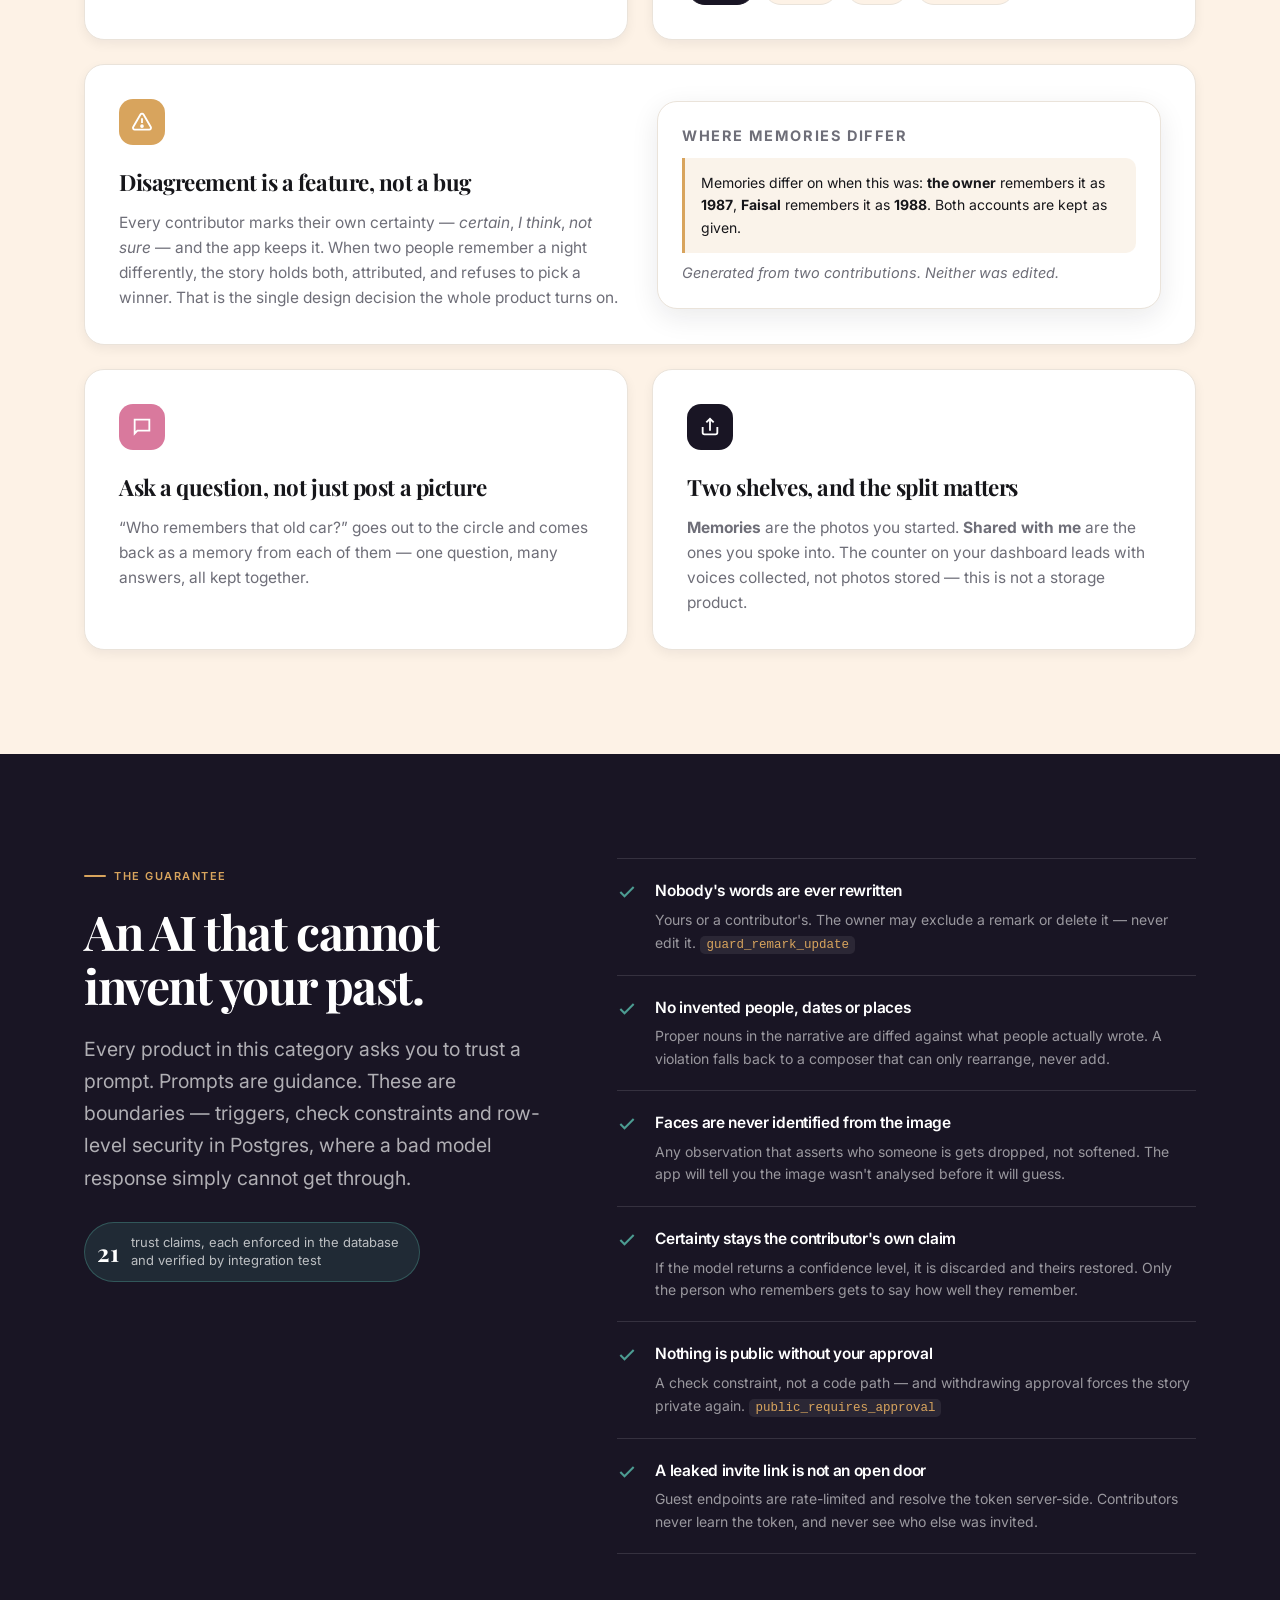
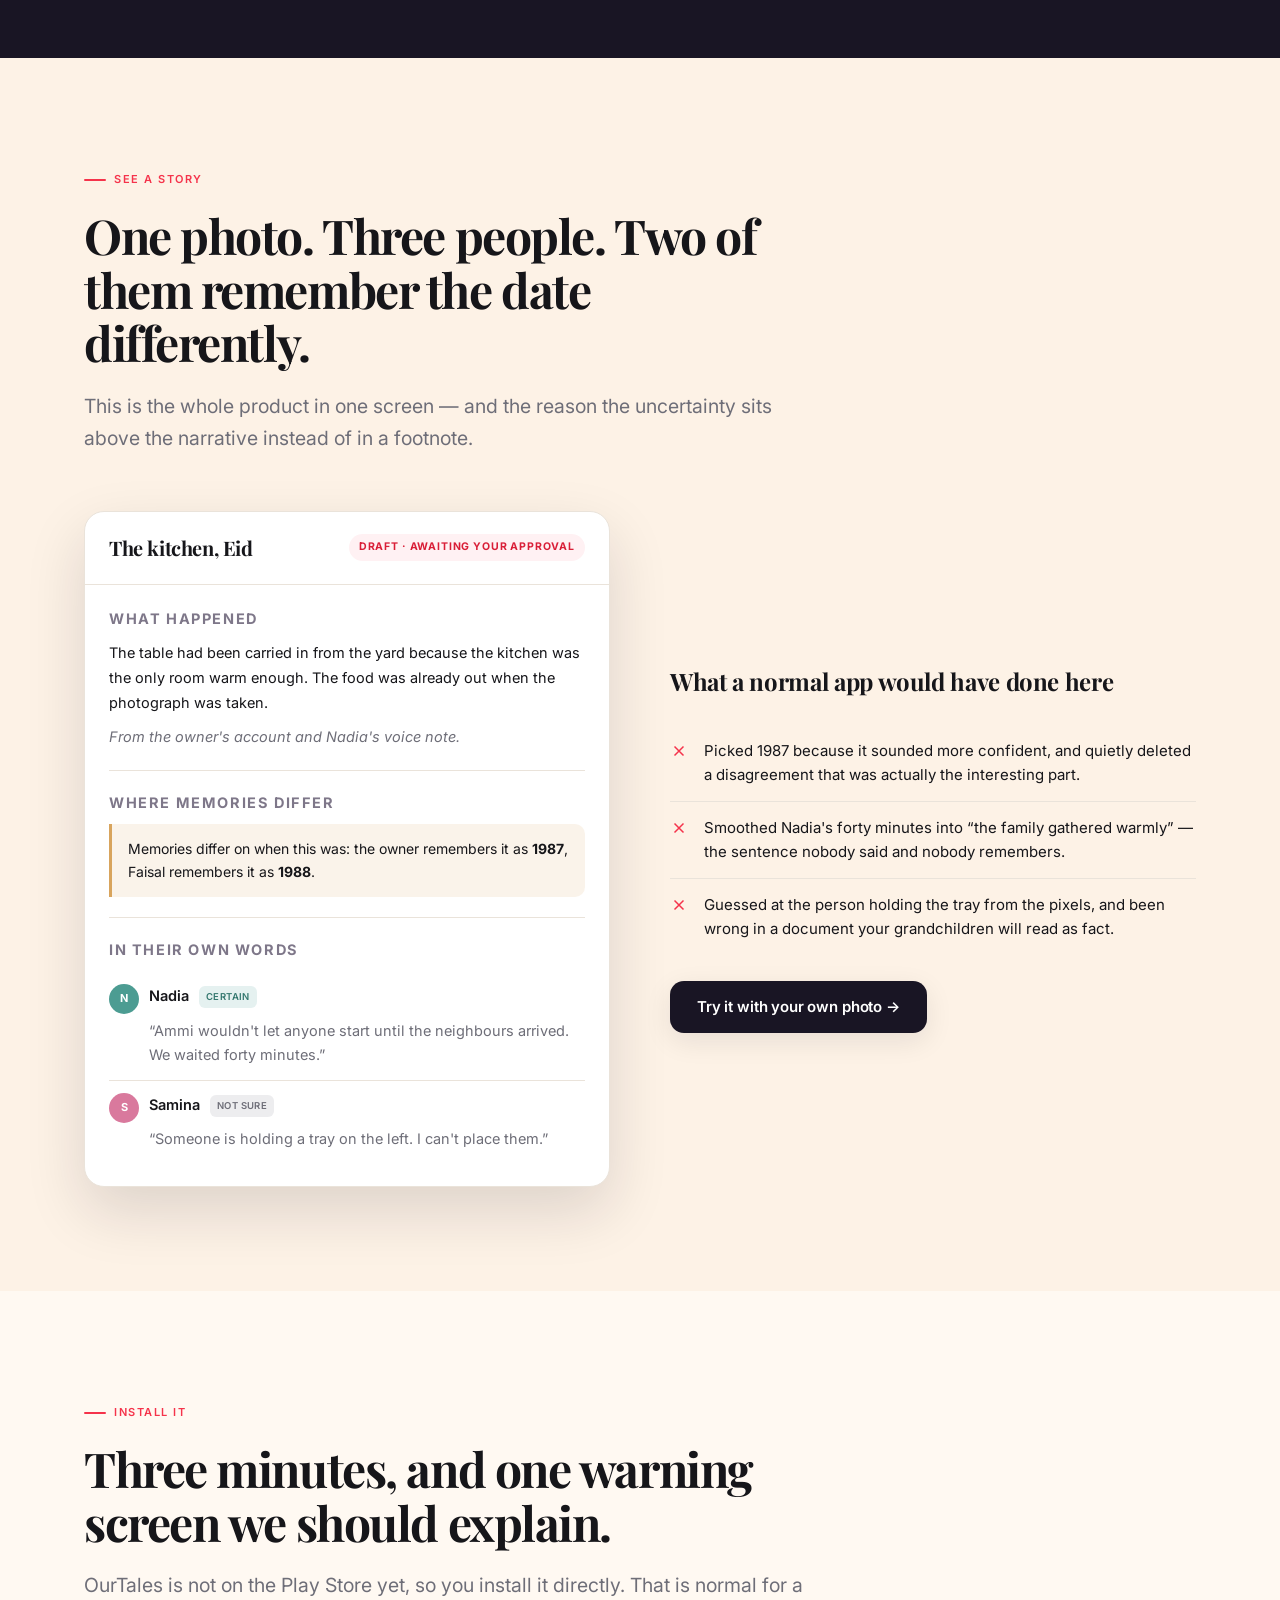
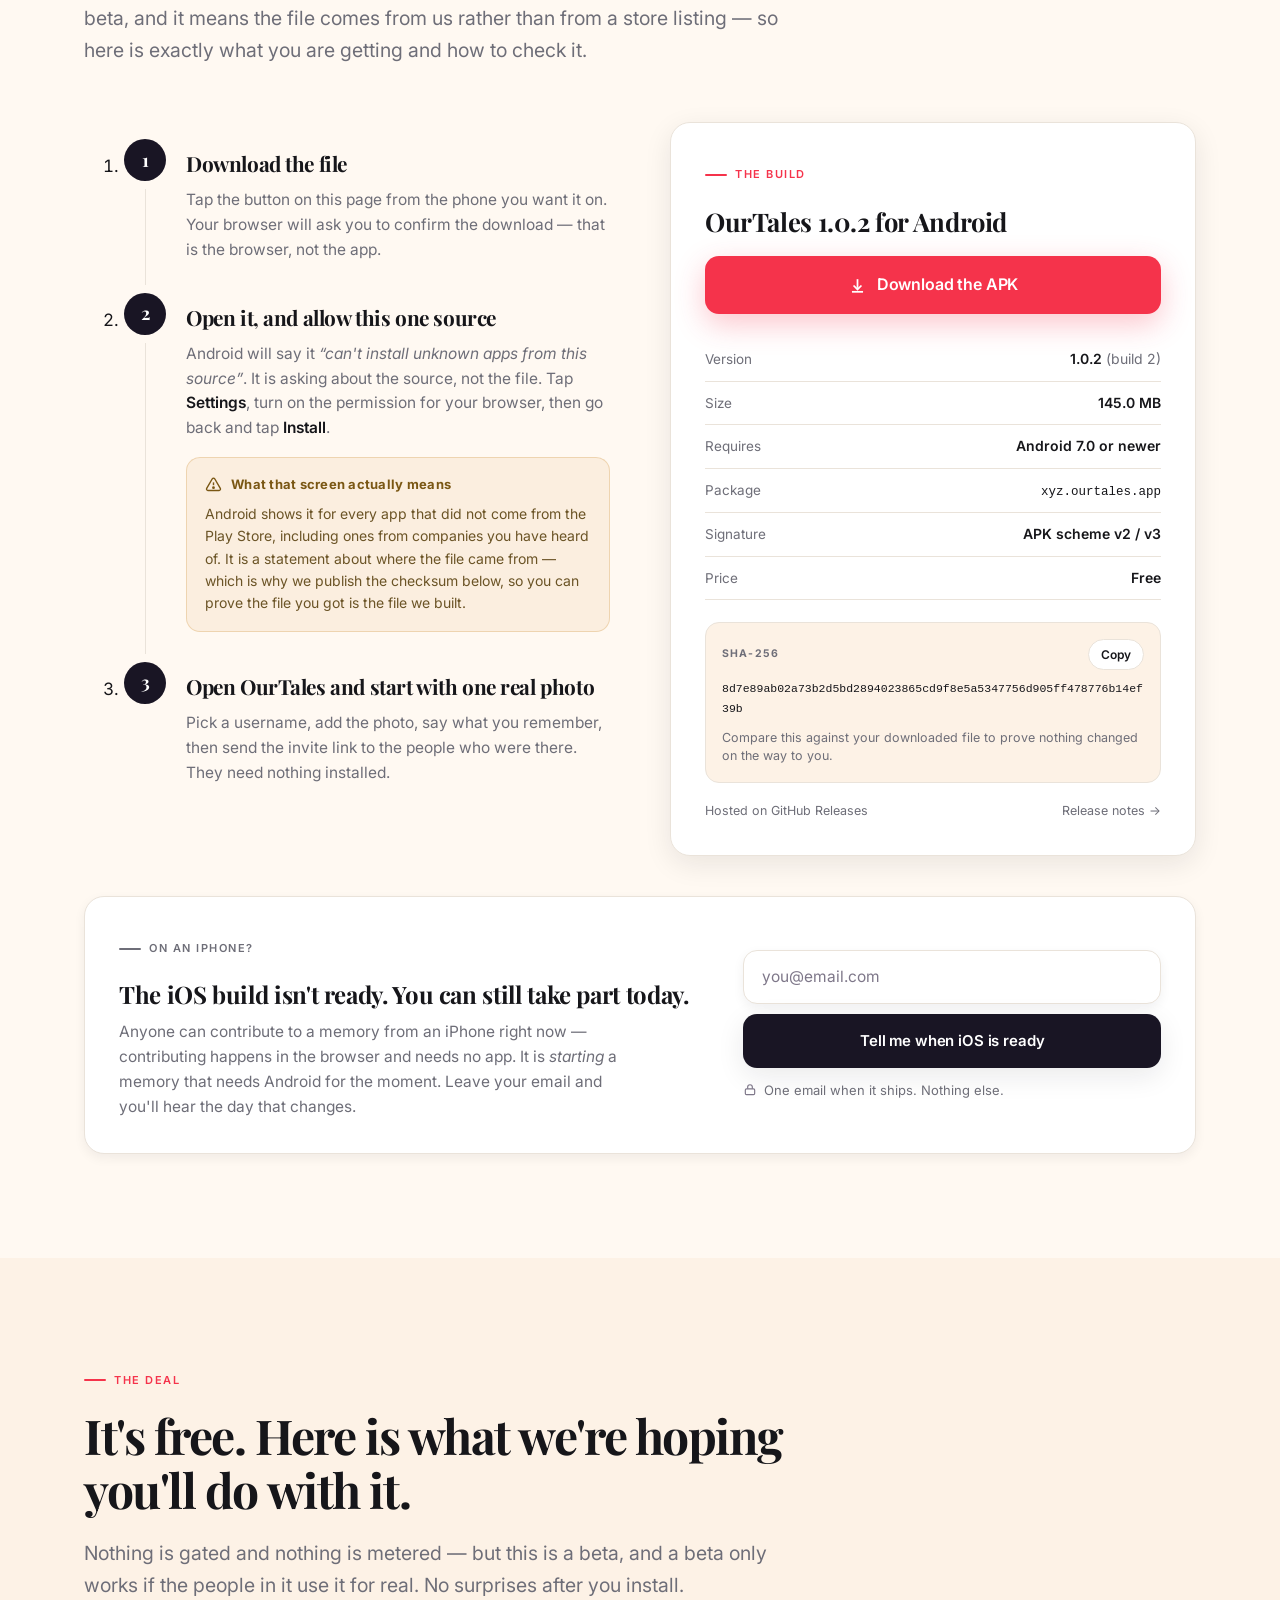
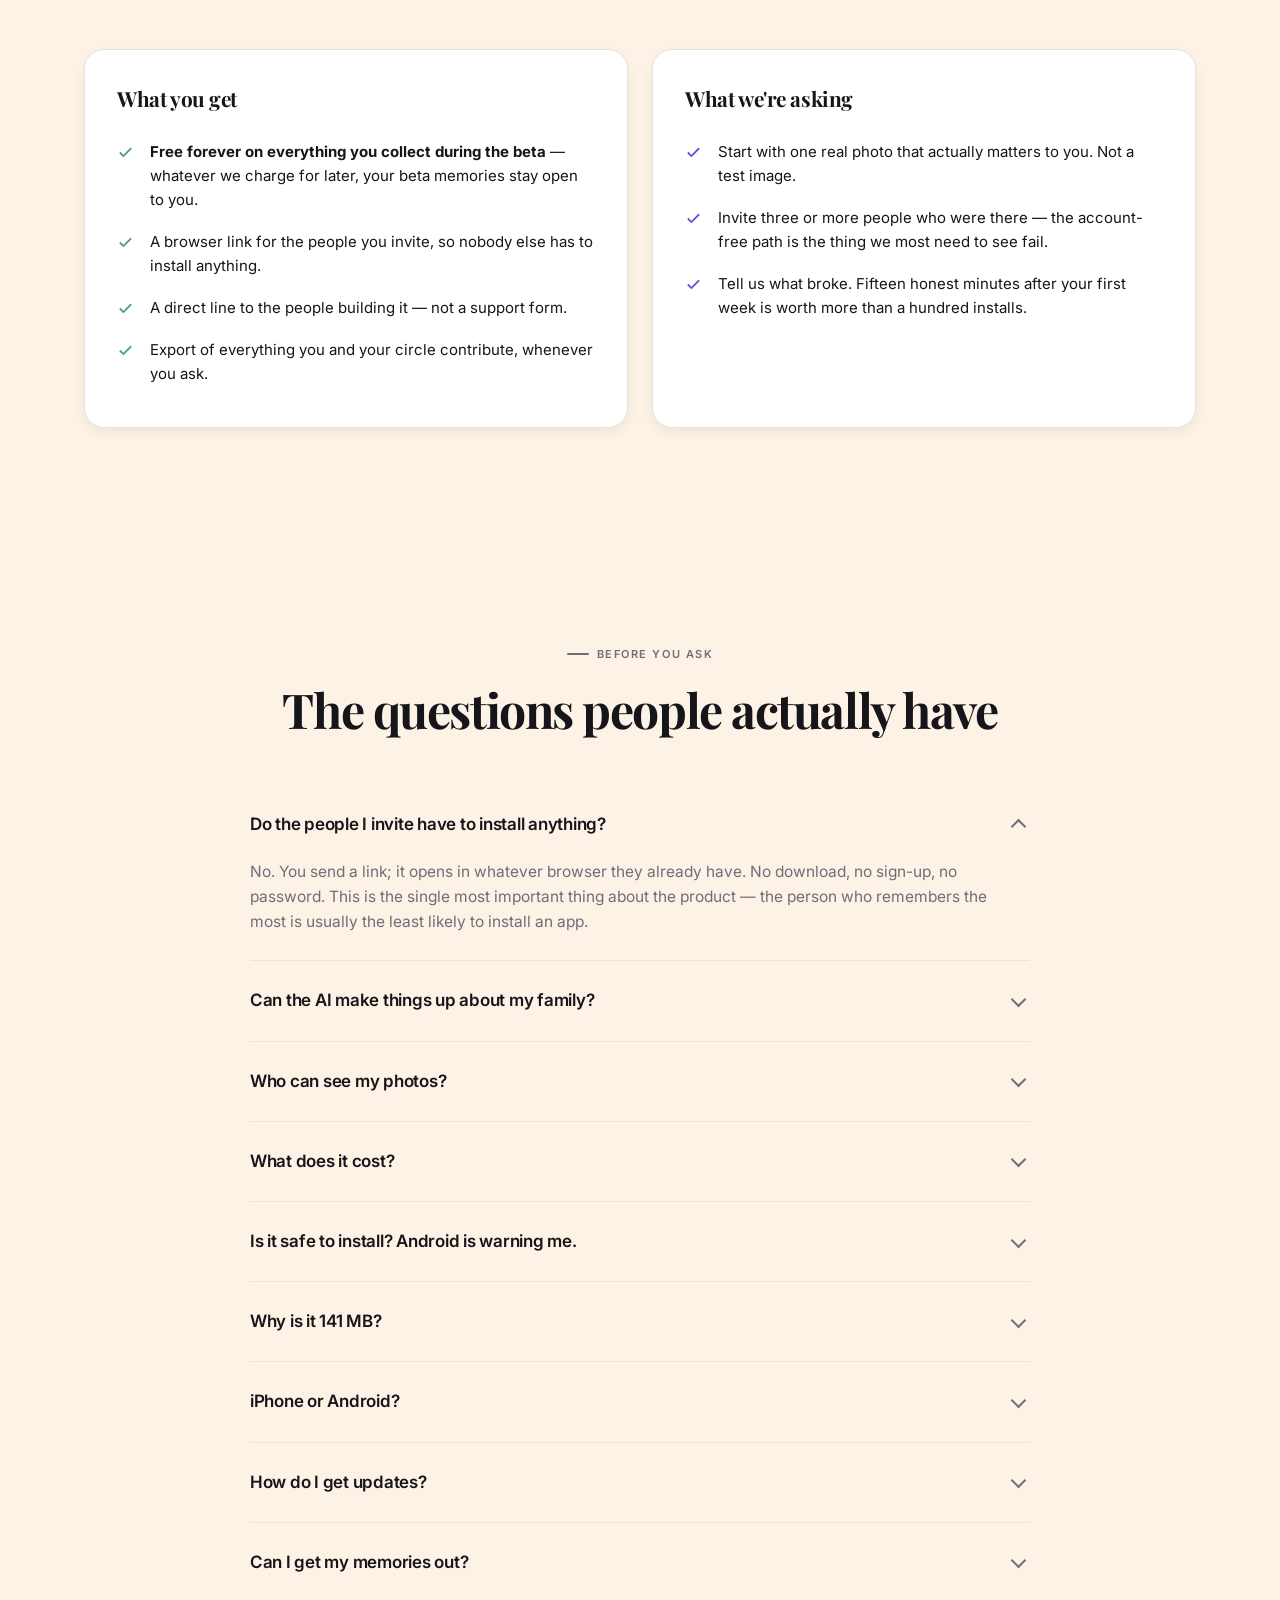
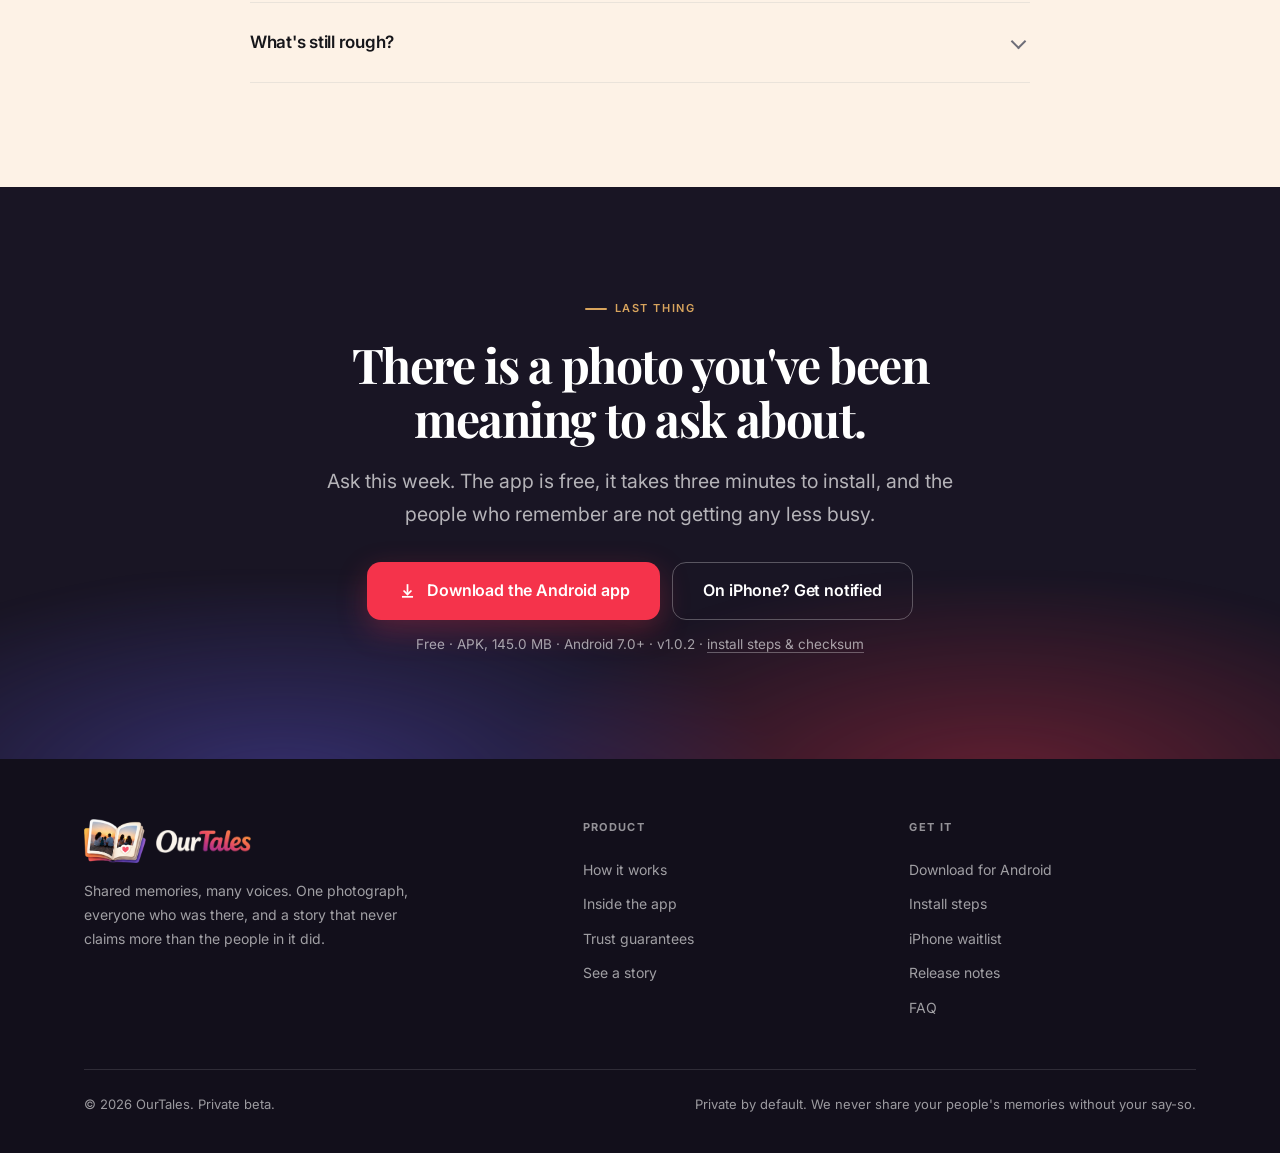
==== commit 25e435b1: "Ship 1.0.2 as its own release versionCode moved to 2, so this build gets a real tag and its own down" ====
--- a/index.html
+++ b/index.html
@@ -4,7 +4,7 @@
 <meta charset="utf-8">
 <meta name="viewport" content="width=device-width, initial-scale=1">
 <title>OurTales — every photo holds more than one memory</title>
-<meta name="description" content="OurTales turns one photograph into a shared story. The people who were there add their side by voice, photo or text — no account, no app install. Download the free Android beta (v1.0.1).">
+<meta name="description" content="OurTales turns one photograph into a shared story. The people who were there add their side by voice, photo or text — no account, no app install. Download the free Android beta (v1.0.2).">
 <meta name="theme-color" content="#FFF9F2">
 <!-- Absolute URLs, because a crawler and a share-card scraper do not resolve
      relative ones. Point these at the custom domain the day it exists. -->
@@ -48,10 +48,10 @@
       "name": "OurTales",
       "applicationCategory": "LifestyleApplication",
       "operatingSystem": "Android 7.0+",
-      "softwareVersion": "1.0.1",
+      "softwareVersion": "1.0.2",
       "fileSize": "145.0 MB",
       "installUrl": "https://dev-zohaibalishah.github.io/ourtales-landing/#download",
-      "downloadUrl": "https://github.com/dev-zohaibalishah/ourtales-landing/releases/download/v1.0.1/ourtales-1.0.1-android.apk",
+      "downloadUrl": "https://github.com/dev-zohaibalishah/ourtales-landing/releases/download/v1.0.2/ourtales-1.0.2-android.apk",
       "description": "A mobile app that turns one photograph into a shared, source-aware story: the owner starts with their own account of it, and the people who were there add theirs — by voice, photo or text — without creating an account.",
       "offers": { "@type": "Offer", "price": "0", "priceCurrency": "USD" }
     },
@@ -117,7 +117,7 @@
     </nav>
 
     <a class="btn btn--accent btn--sm header__cta"
-       href="https://github.com/dev-zohaibalishah/ourtales-landing/releases/download/v1.0.1/ourtales-1.0.1-android.apk"
+       href="https://github.com/dev-zohaibalishah/ourtales-landing/releases/download/v1.0.2/ourtales-1.0.2-android.apk"
        data-cta="header" data-download>
       <svg viewBox="0 0 24 24" width="16" height="16" fill="none" stroke="currentColor" stroke-width="2.2" aria-hidden="true"><path d="M12 4v11"/><path d="m7 12 5 5 5-5"/><path d="M5 20h14"/></svg>
       <span>Download<span class="header__cta-long"> for Android</span></span>
@@ -133,7 +133,7 @@
     <div class="wrap hero__inner">
 
       <div class="hero__copy">
-        <span class="eyebrow">Android beta · v1.0.1 · out now</span>
+        <span class="eyebrow">Android beta · v1.0.2 · out now</span>
         <h1 class="display">The people in the photo remember what you <em class="mark">don't</em>.</h1>
         <p class="lede">
           OurTales turns one photograph into a shared story. You add your side, then
@@ -147,7 +147,7 @@
              never compete for the same click. -->
         <div class="get">
           <a class="btn btn--accent btn--lg"
-             href="https://github.com/dev-zohaibalishah/ourtales-landing/releases/download/v1.0.1/ourtales-1.0.1-android.apk"
+             href="https://github.com/dev-zohaibalishah/ourtales-landing/releases/download/v1.0.2/ourtales-1.0.2-android.apk"
              data-cta="hero" data-download>
             <svg viewBox="0 0 24 24" width="19" height="19" fill="none" stroke="currentColor" stroke-width="2.2" aria-hidden="true"><path d="M12 4v11"/><path d="m7 12 5 5 5-5"/><path d="M5 20h14"/></svg>
             Download the Android app
@@ -156,7 +156,7 @@
         </div>
 
         <p class="get__meta">
-          Free · APK, 145.0&nbsp;MB · Android 7.0+ · v1.0.1 ·
+          Free · APK, 145.0&nbsp;MB · Android 7.0+ · v1.0.2 ·
           <a href="#download">install steps &amp; checksum</a>
         </p>
 
@@ -621,17 +621,17 @@
 
         <aside class="slots reveal">
           <span class="eyebrow">The build</span>
-          <h3 class="h3" style="font-family:var(--serif);font-size:1.6rem;margin-bottom:18px">OurTales 1.0.1 for Android</h3>
+          <h3 class="h3" style="font-family:var(--serif);font-size:1.6rem;margin-bottom:18px">OurTales 1.0.2 for Android</h3>
 
           <a class="btn btn--accent btn--lg" style="width:100%"
-             href="https://github.com/dev-zohaibalishah/ourtales-landing/releases/download/v1.0.1/ourtales-1.0.1-android.apk"
+             href="https://github.com/dev-zohaibalishah/ourtales-landing/releases/download/v1.0.2/ourtales-1.0.2-android.apk"
              data-cta="download-panel" data-download>
             <svg viewBox="0 0 24 24" width="19" height="19" fill="none" stroke="currentColor" stroke-width="2.2" aria-hidden="true"><path d="M12 4v11"/><path d="m7 12 5 5 5-5"/><path d="M5 20h14"/></svg>
             Download the APK
           </a>
 
           <dl class="facts">
-            <div><dt>Version</dt><dd>1.0.1 <span class="facts__muted">(build 1)</span></dd></div>
+            <div><dt>Version</dt><dd>1.0.2 <span class="facts__muted">(build 2)</span></dd></div>
             <div><dt>Size</dt><dd>145.0 MB</dd></div>
             <div><dt>Requires</dt><dd>Android 7.0 or newer</dd></div>
             <div><dt>Package</dt><dd><code>xyz.ourtales.app</code></dd></div>
@@ -642,15 +642,15 @@
           <div class="checksum">
             <div class="checksum__head">
               <span>SHA-256</span>
-              <button type="button" class="checksum__copy" data-copy="165240b9f37fa811419bac5e23a2ebb83eb2a6680965573535b5446b0bc64745">Copy</button>
+              <button type="button" class="checksum__copy" data-copy="8d7e89ab02a73b2d5bd2894023865cd9f8e5a5347756d905ff478776b14ef39b">Copy</button>
             </div>
-            <code>165240b9f37fa811419bac5e23a2ebb83eb2a6680965573535b5446b0bc64745</code>
+            <code>8d7e89ab02a73b2d5bd2894023865cd9f8e5a5347756d905ff478776b14ef39b</code>
             <p class="checksum__note">Compare this against your downloaded file to prove nothing changed on the way to you.</p>
           </div>
 
           <p class="slots__meta" style="margin-top:18px">
             <span>Hosted on GitHub Releases</span>
-            <span><a href="https://github.com/dev-zohaibalishah/ourtales-landing/releases/tag/v1.0.1" data-cta="release-notes">Release notes →</a></span>
+            <span><a href="https://github.com/dev-zohaibalishah/ourtales-landing/releases/tag/v1.0.2" data-cta="release-notes">Release notes →</a></span>
           </p>
         </aside>
       </div>
@@ -796,7 +796,7 @@
 
       <div class="get get--center">
         <a class="btn btn--accent btn--lg"
-           href="https://github.com/dev-zohaibalishah/ourtales-landing/releases/download/v1.0.1/ourtales-1.0.1-android.apk"
+           href="https://github.com/dev-zohaibalishah/ourtales-landing/releases/download/v1.0.2/ourtales-1.0.2-android.apk"
            data-cta="final" data-download>
           <svg viewBox="0 0 24 24" width="19" height="19" fill="none" stroke="currentColor" stroke-width="2.2" aria-hidden="true"><path d="M12 4v11"/><path d="m7 12 5 5 5-5"/><path d="M5 20h14"/></svg>
           Download the Android app
@@ -805,7 +805,7 @@
       </div>
 
       <p class="get__meta get__meta--center">
-        Free · APK, 145.0&nbsp;MB · Android 7.0+ · v1.0.1 ·
+        Free · APK, 145.0&nbsp;MB · Android 7.0+ · v1.0.2 ·
         <a href="#download">install steps &amp; checksum</a>
       </p>
     </div>
@@ -836,10 +836,10 @@
       <div>
         <h4>Get it</h4>
         <ul>
-          <li><a href="https://github.com/dev-zohaibalishah/ourtales-landing/releases/download/v1.0.1/ourtales-1.0.1-android.apk" data-cta="footer" data-download>Download for Android</a></li>
+          <li><a href="https://github.com/dev-zohaibalishah/ourtales-landing/releases/download/v1.0.2/ourtales-1.0.2-android.apk" data-cta="footer" data-download>Download for Android</a></li>
           <li><a href="#download">Install steps</a></li>
           <li><a href="#ios">iPhone waitlist</a></li>
-          <li><a href="https://github.com/dev-zohaibalishah/ourtales-landing/releases/tag/v1.0.1">Release notes</a></li>
+          <li><a href="https://github.com/dev-zohaibalishah/ourtales-landing/releases/tag/v1.0.2">Release notes</a></li>
           <li><a href="#faq">FAQ</a></li>
         </ul>
       </div>
@@ -853,8 +853,8 @@
 
 <!-- Mobile conversion dock: appears once the hero CTA has scrolled away. -->
 <div class="dock" id="dock" aria-hidden="true">
-  <p>OurTales 1.0.1<small>Free · Android 7.0+ · 145.0 MB</small></p>
-  <a class="btn btn--accent btn--sm" href="https://github.com/dev-zohaibalishah/ourtales-landing/releases/download/v1.0.1/ourtales-1.0.1-android.apk" data-cta="dock" data-download>Download</a>
+  <p>OurTales 1.0.2<small>Free · Android 7.0+ · 145.0 MB</small></p>
+  <a class="btn btn--accent btn--sm" href="https://github.com/dev-zohaibalishah/ourtales-landing/releases/download/v1.0.2/ourtales-1.0.2-android.apk" data-cta="dock" data-download>Download</a>
 </div>
 
 <script src="assets/js/main.js" defer></script>
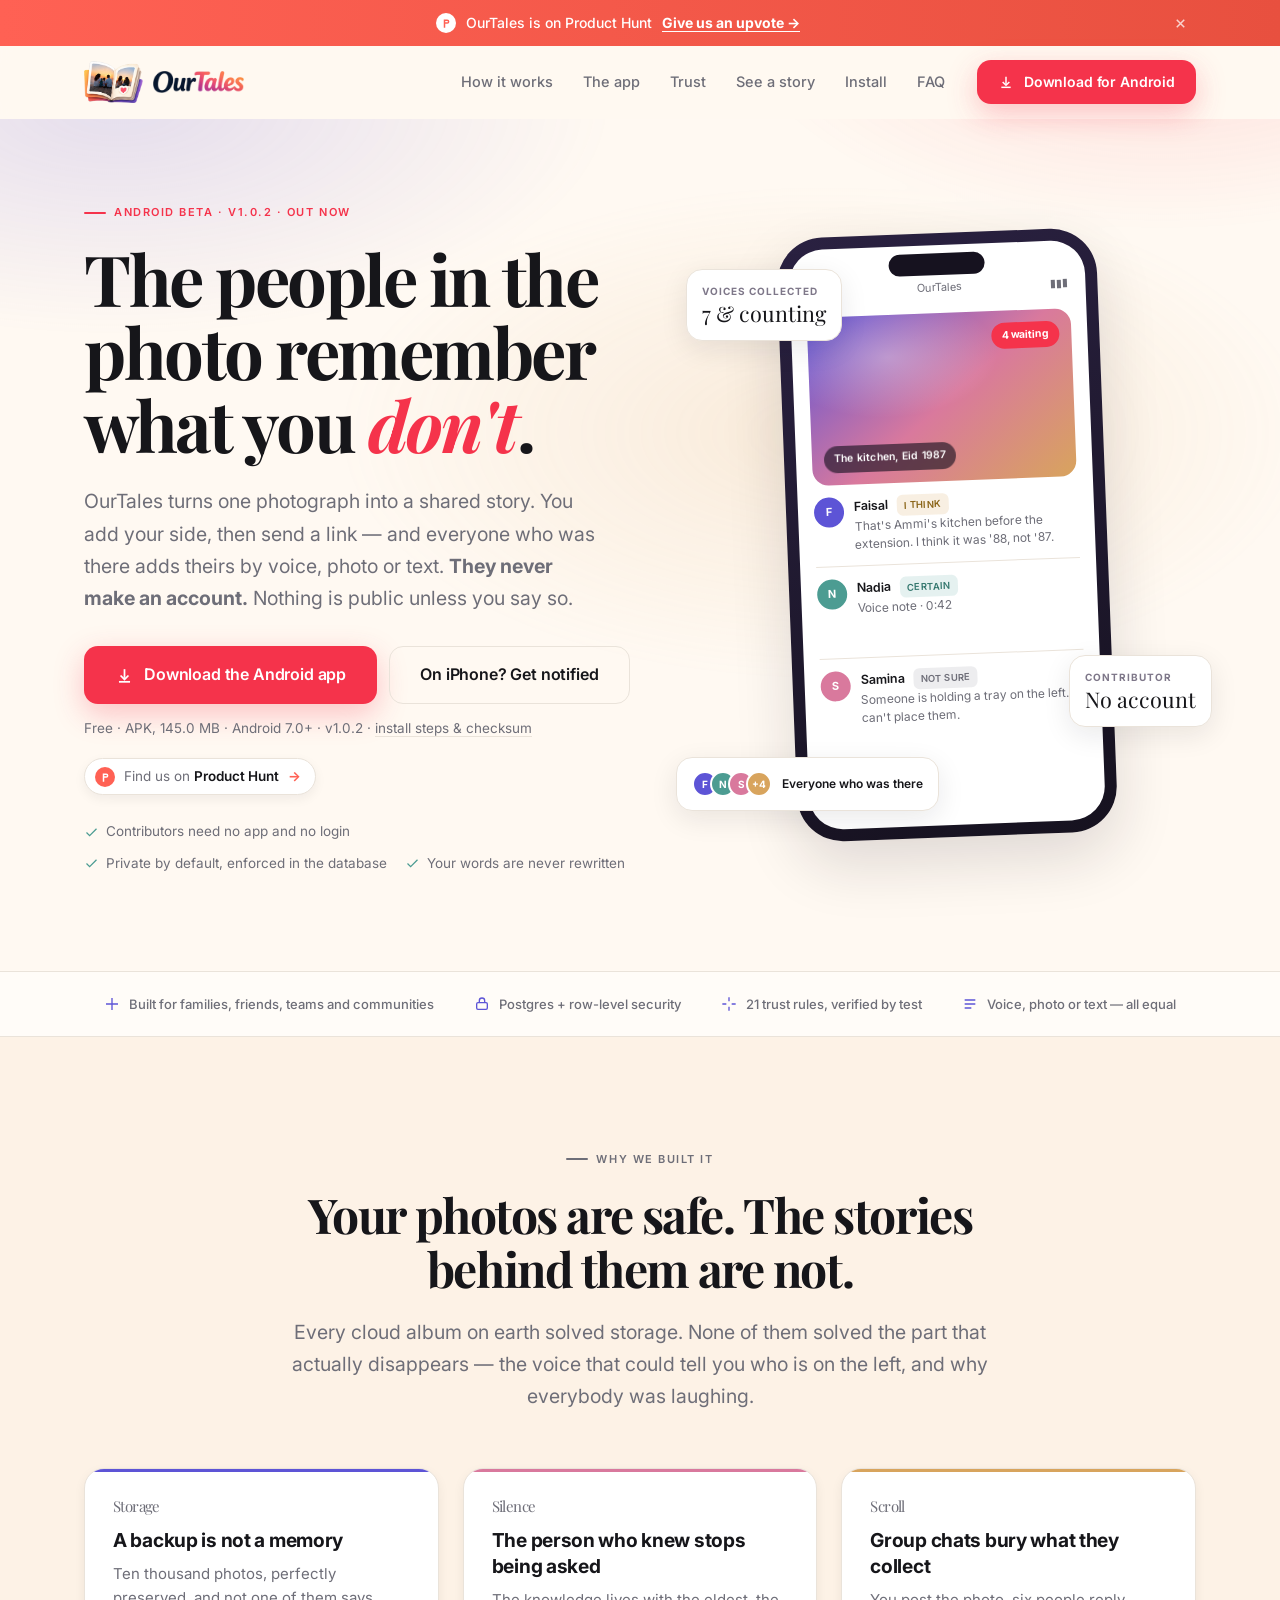
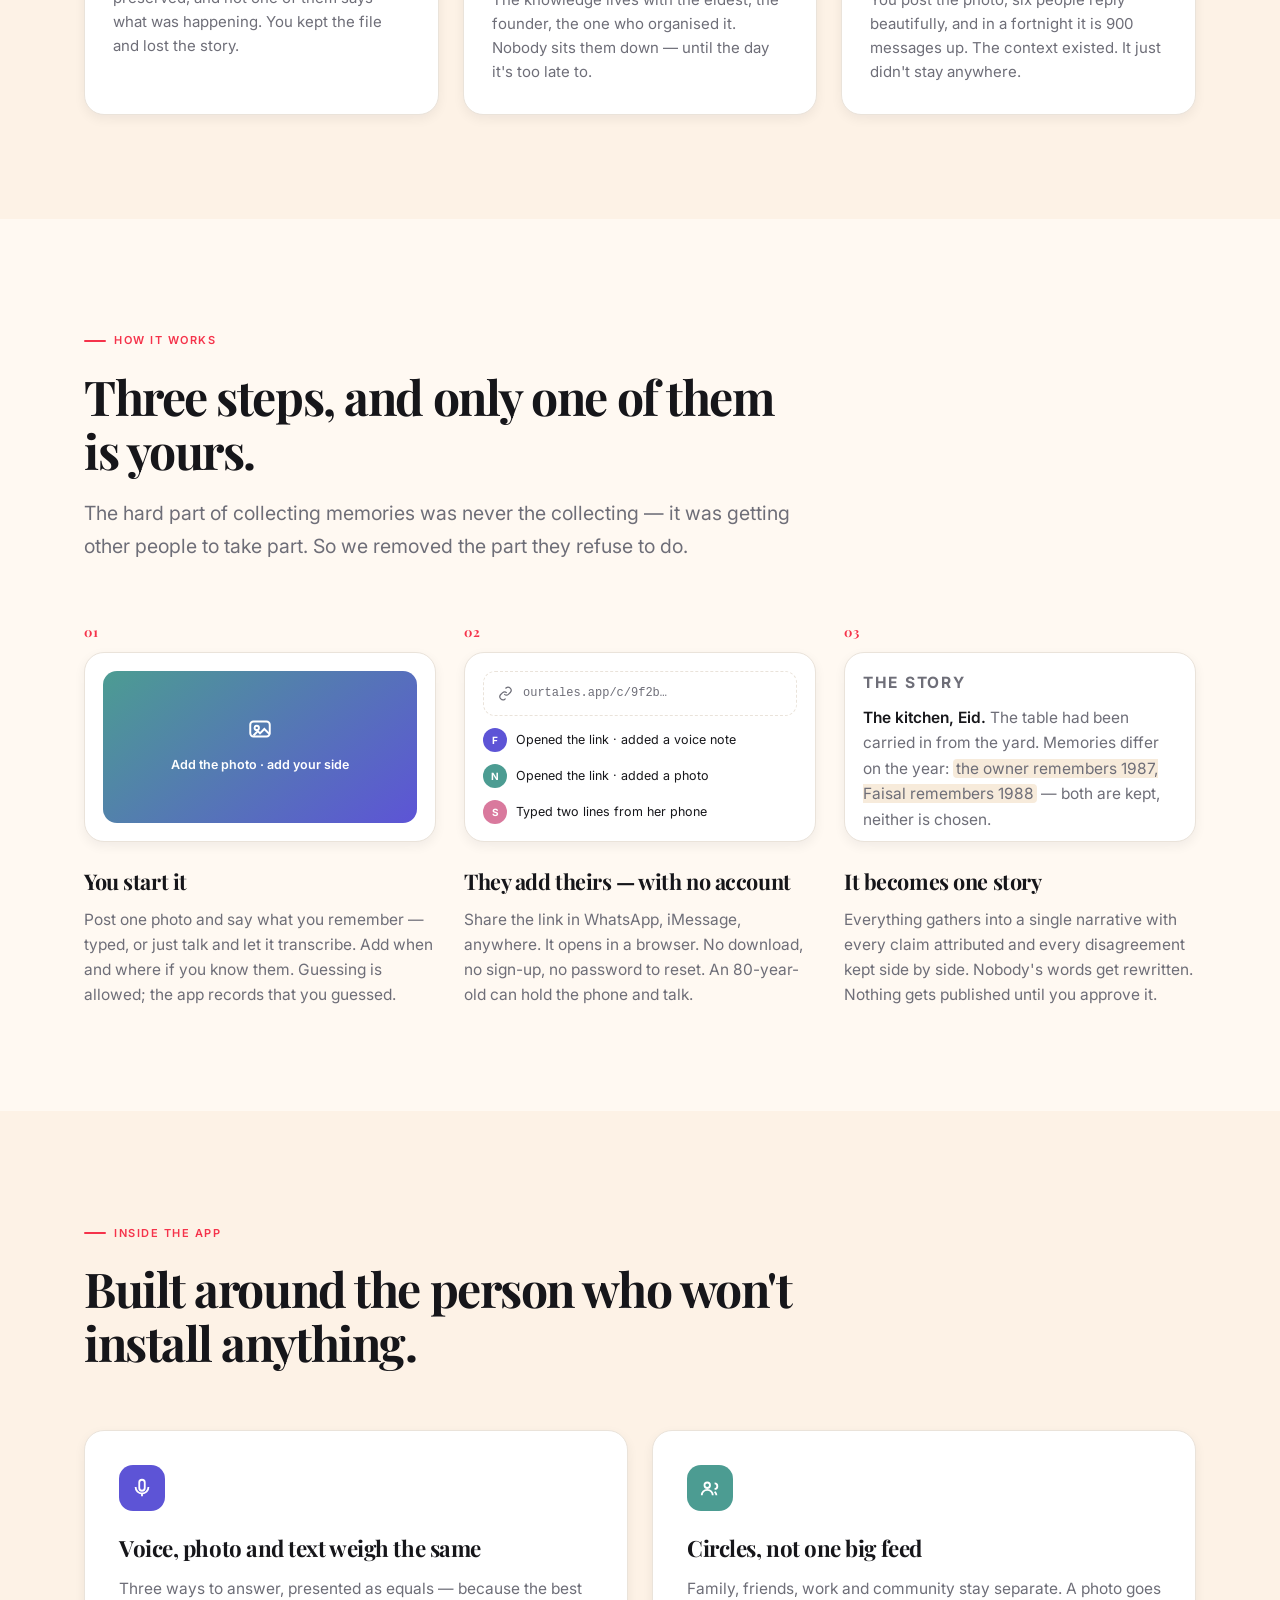
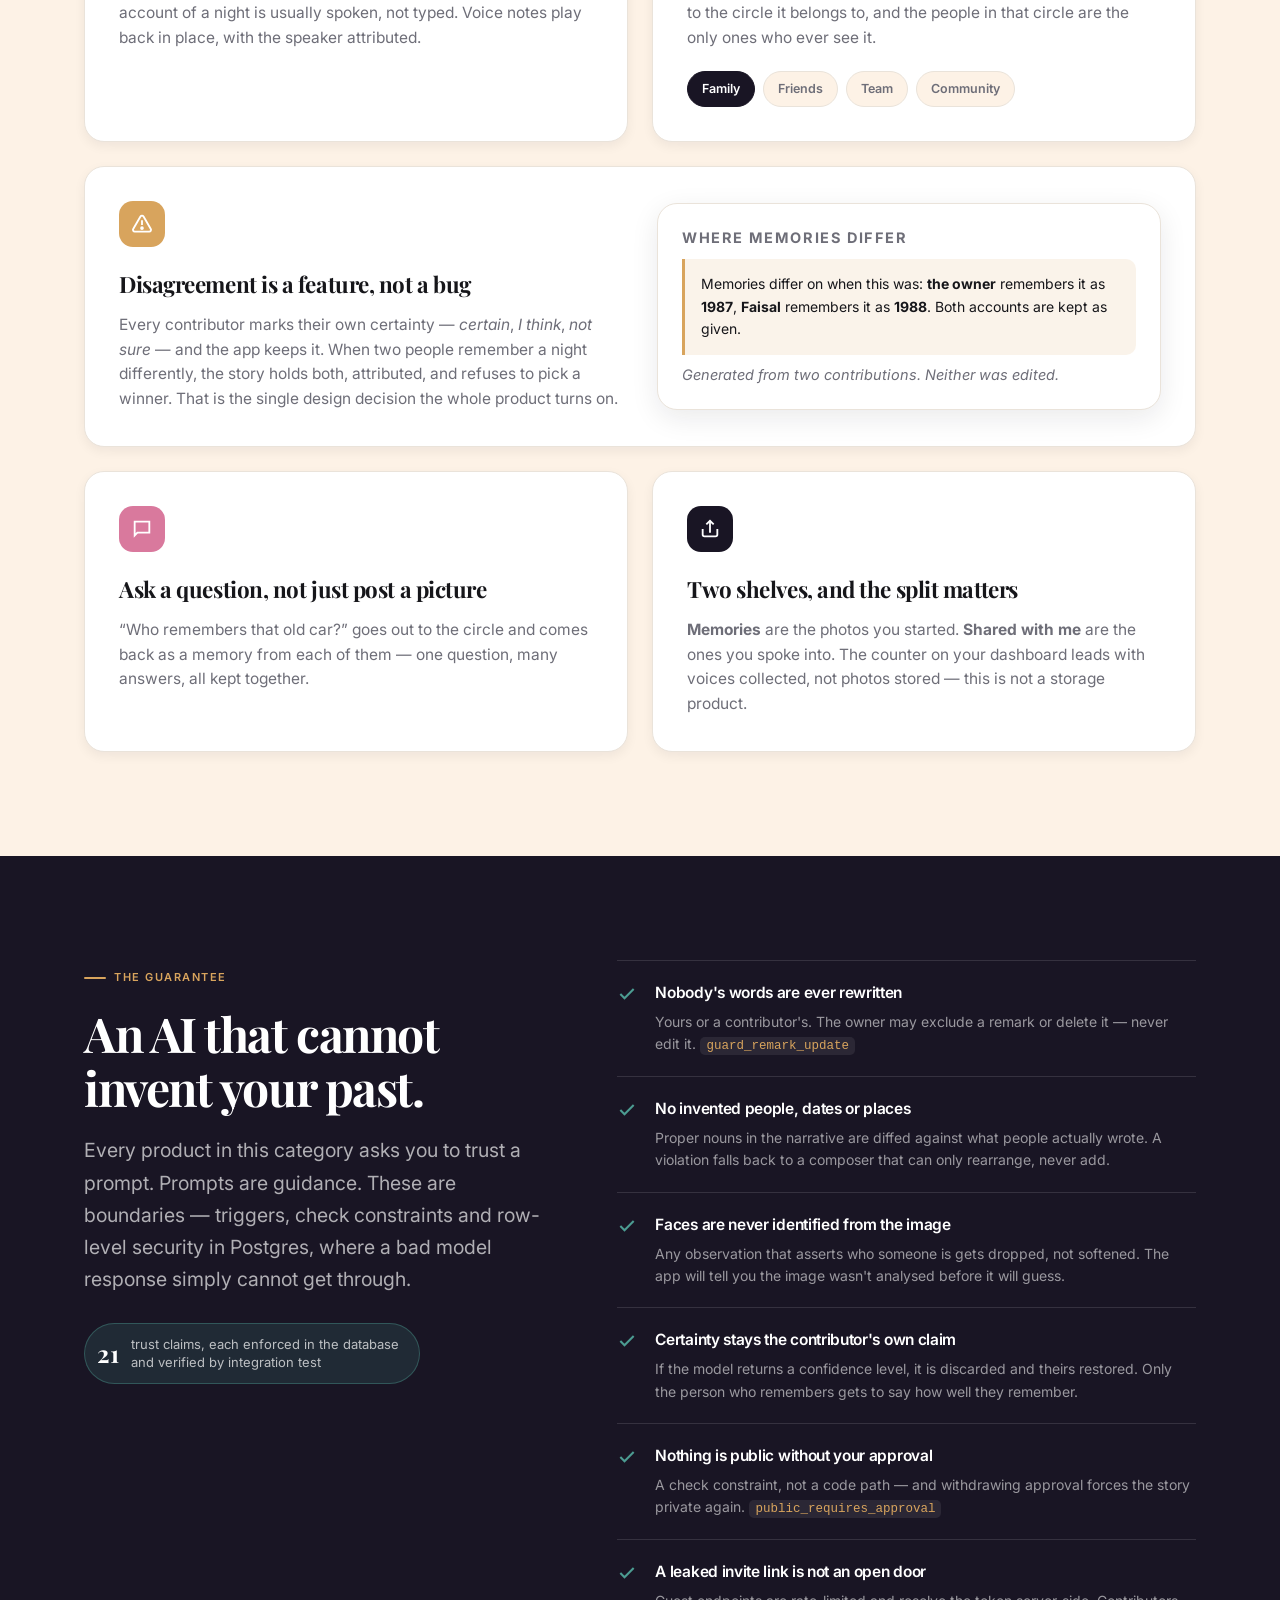
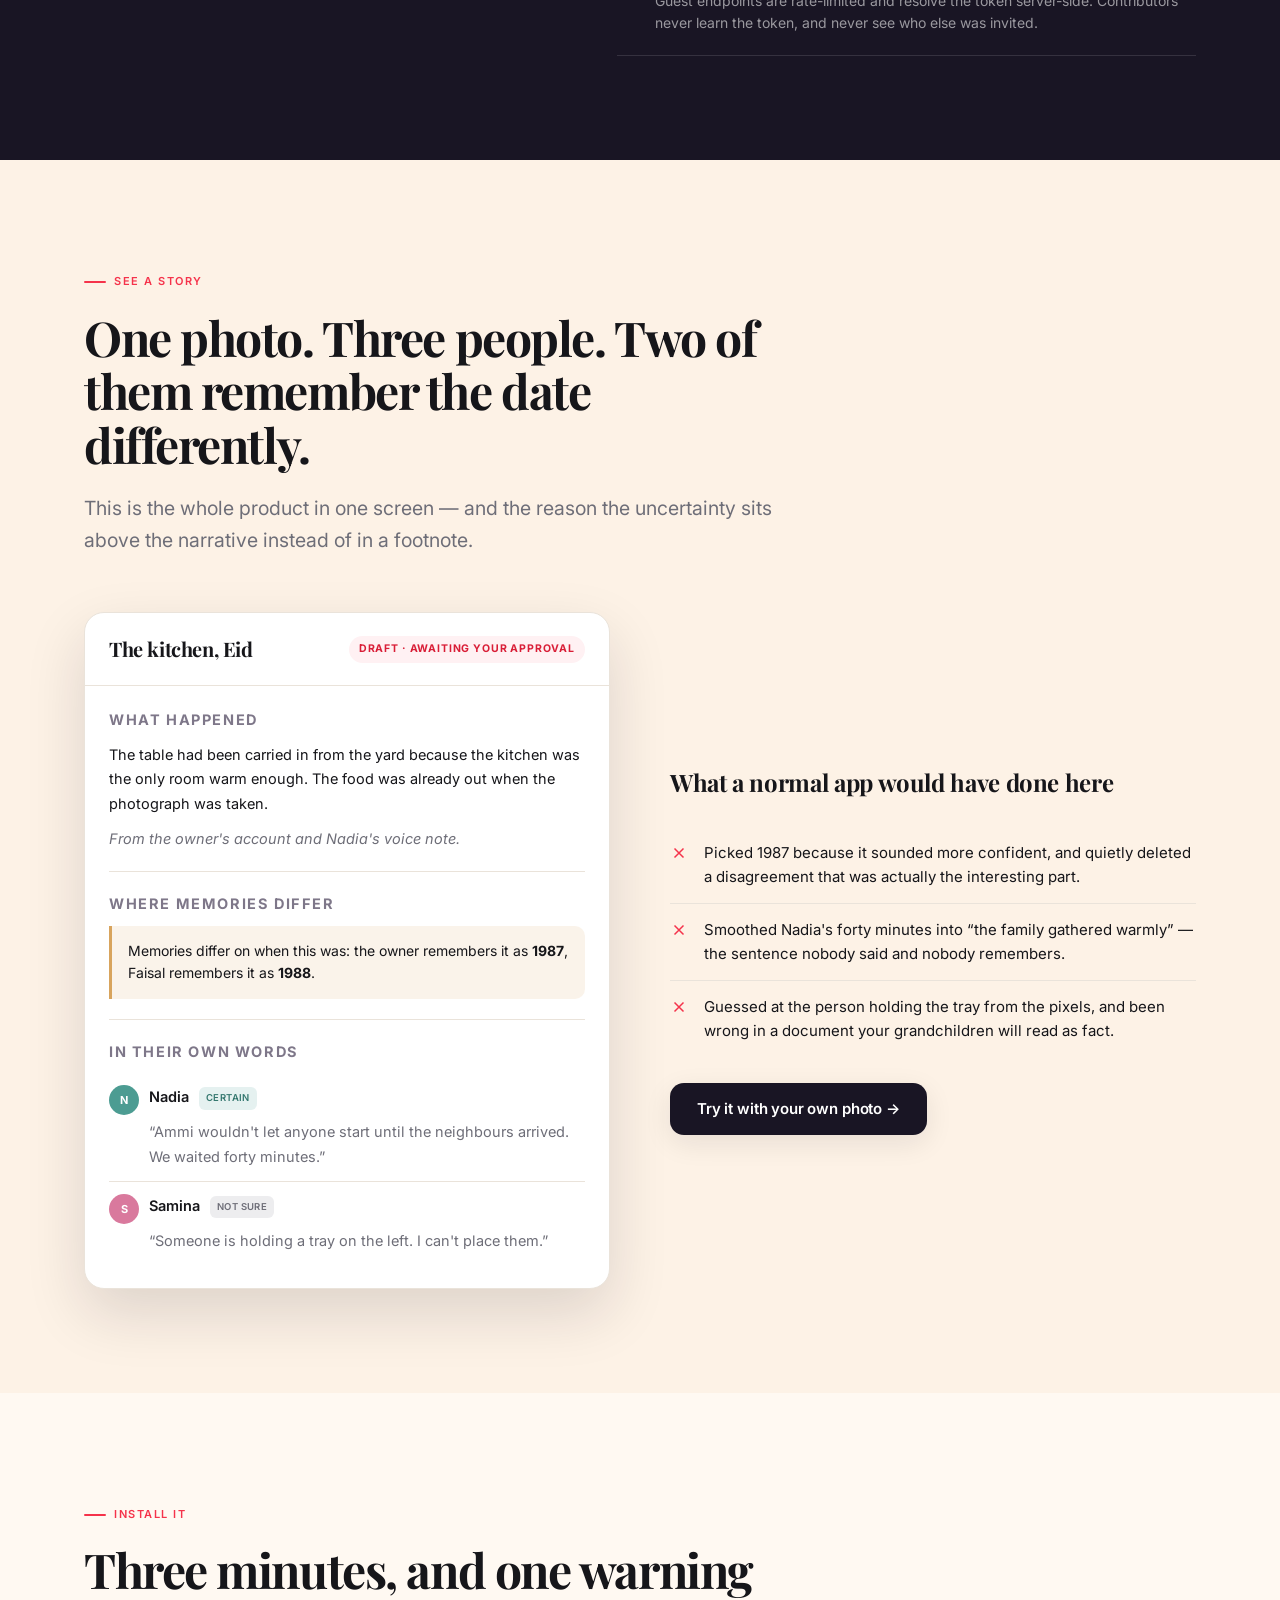
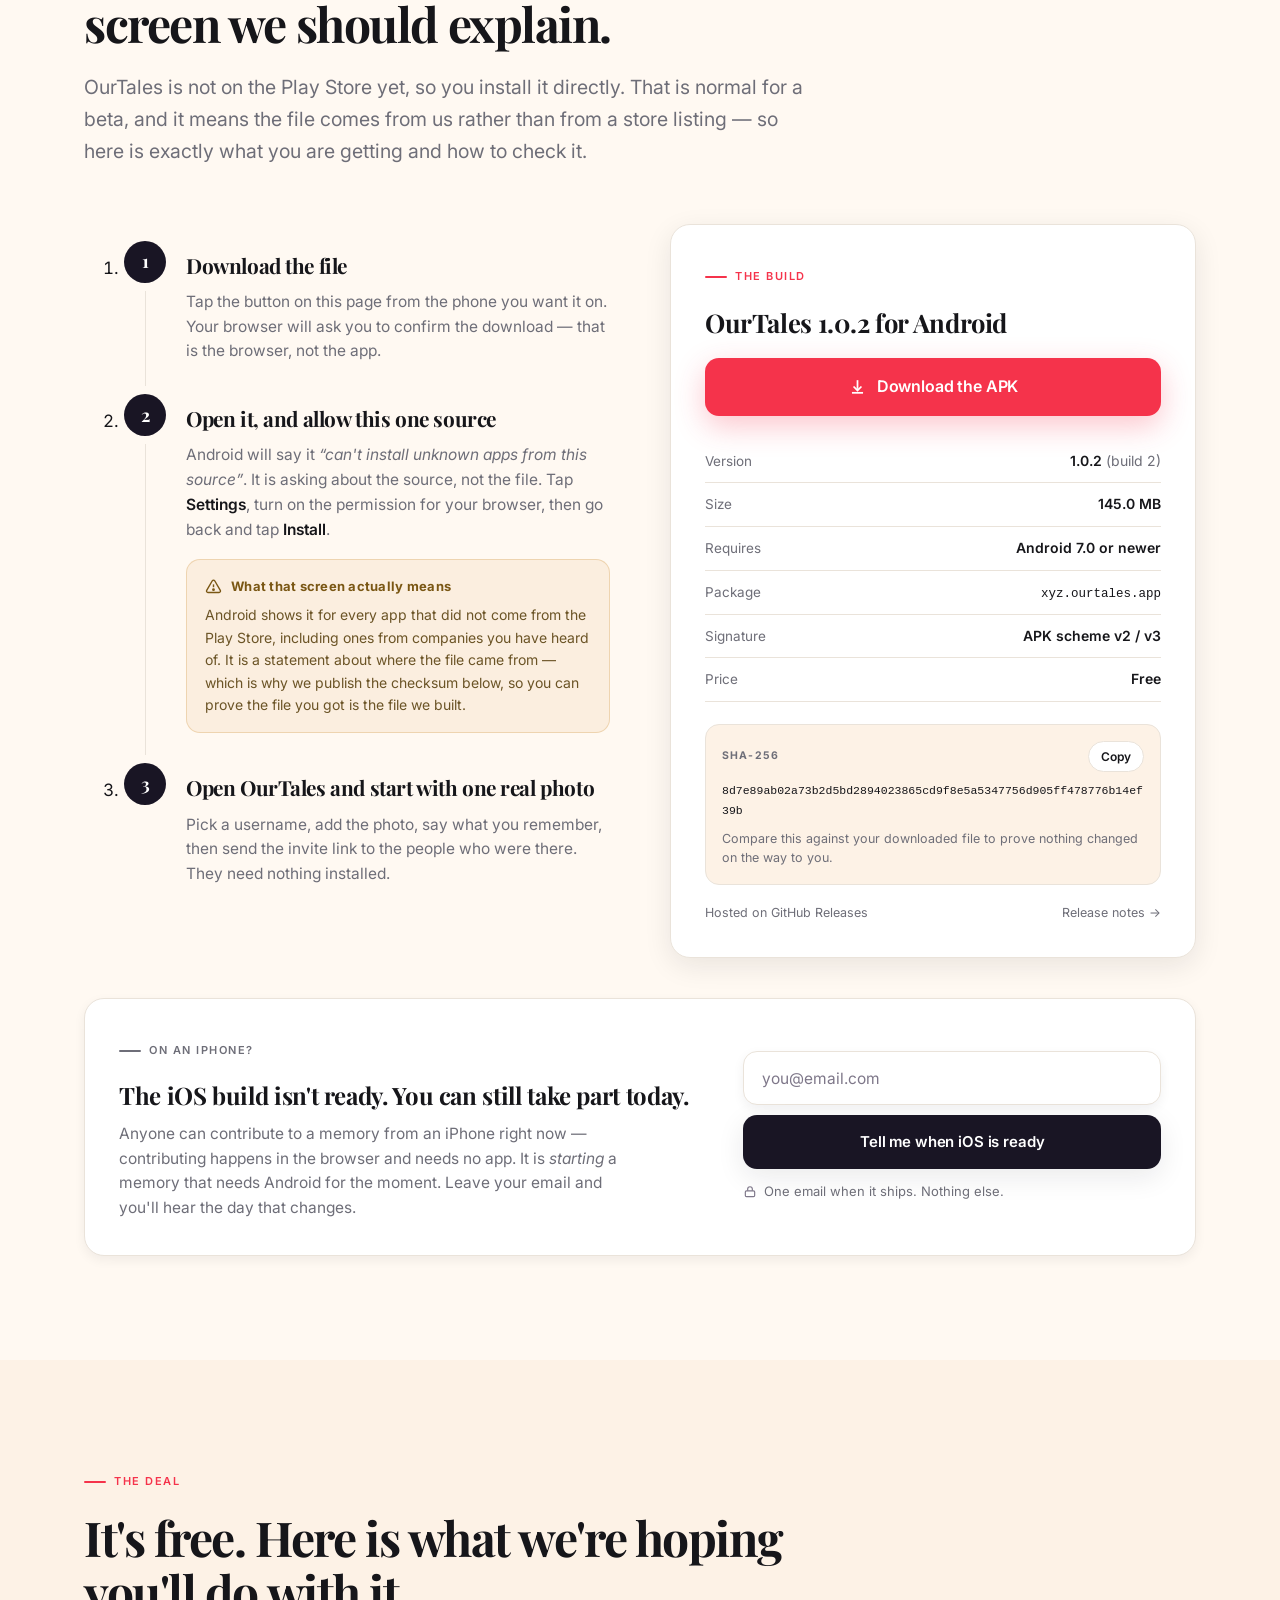
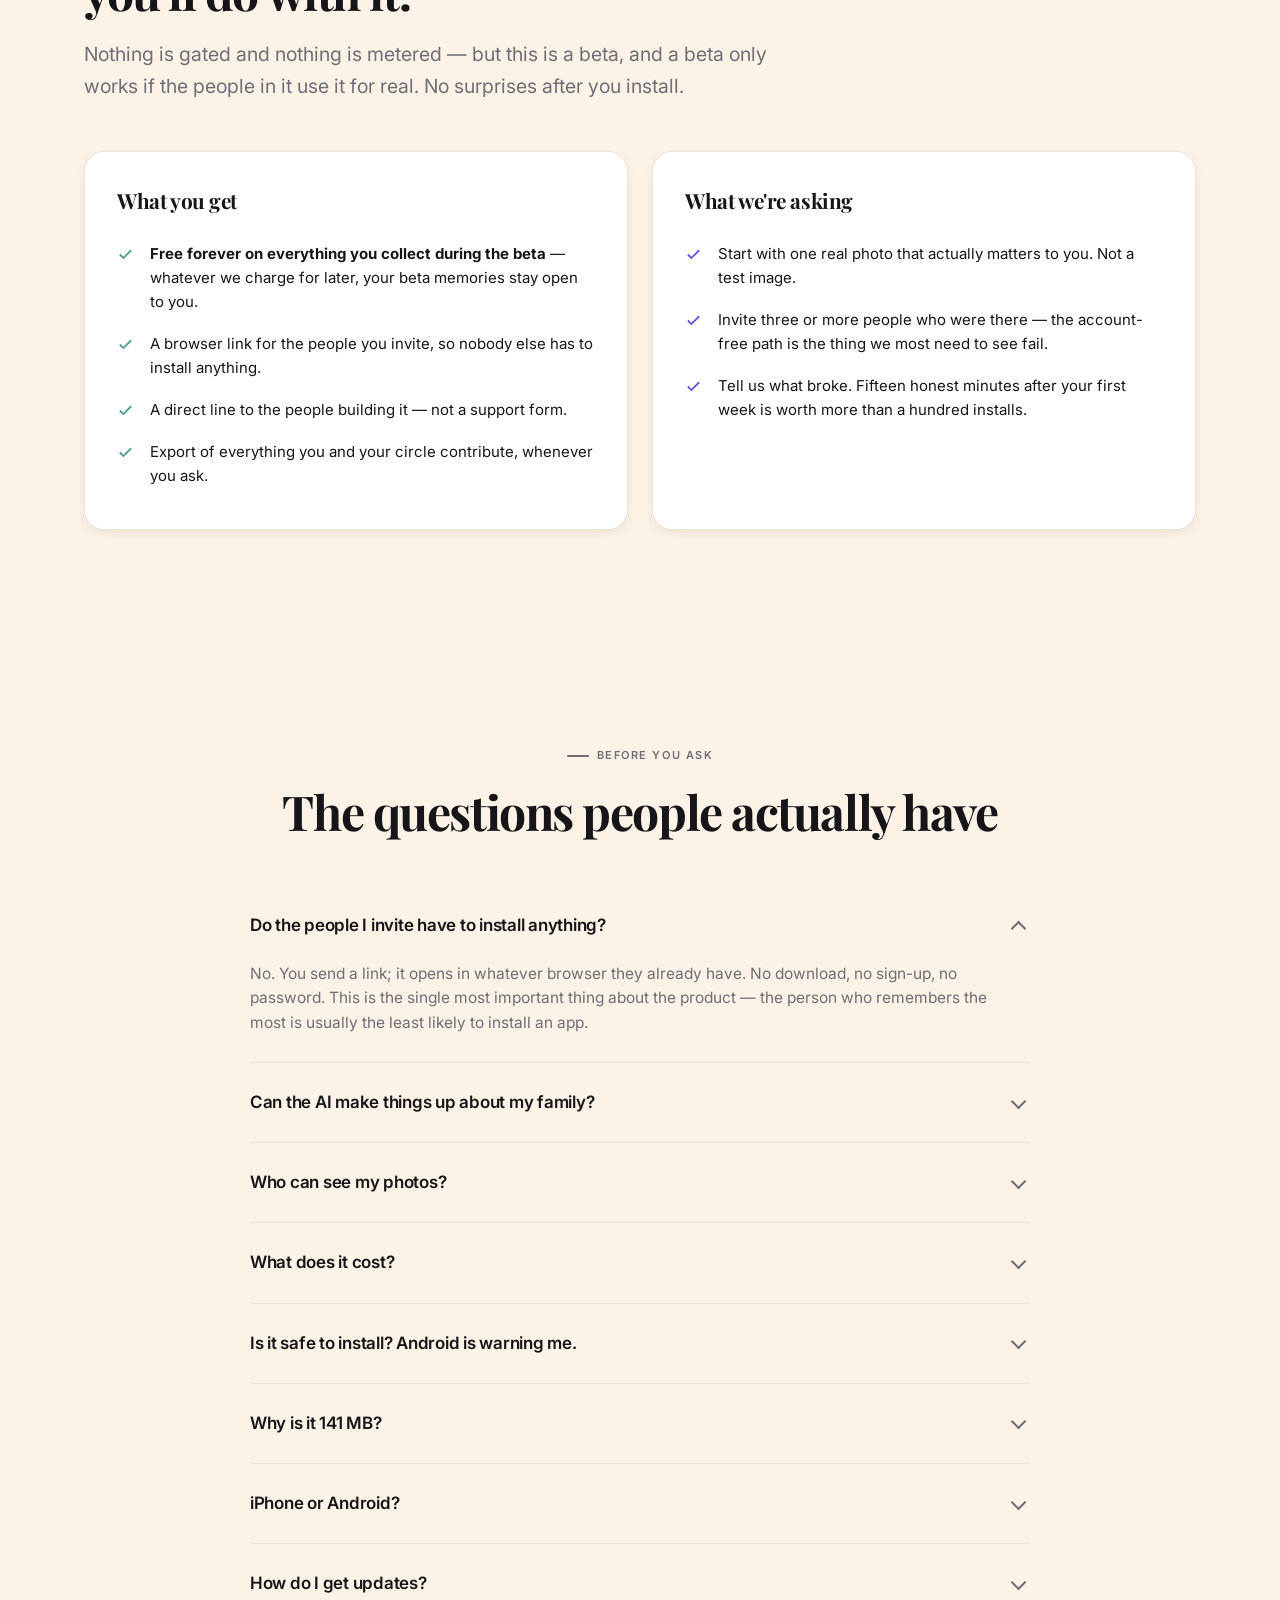
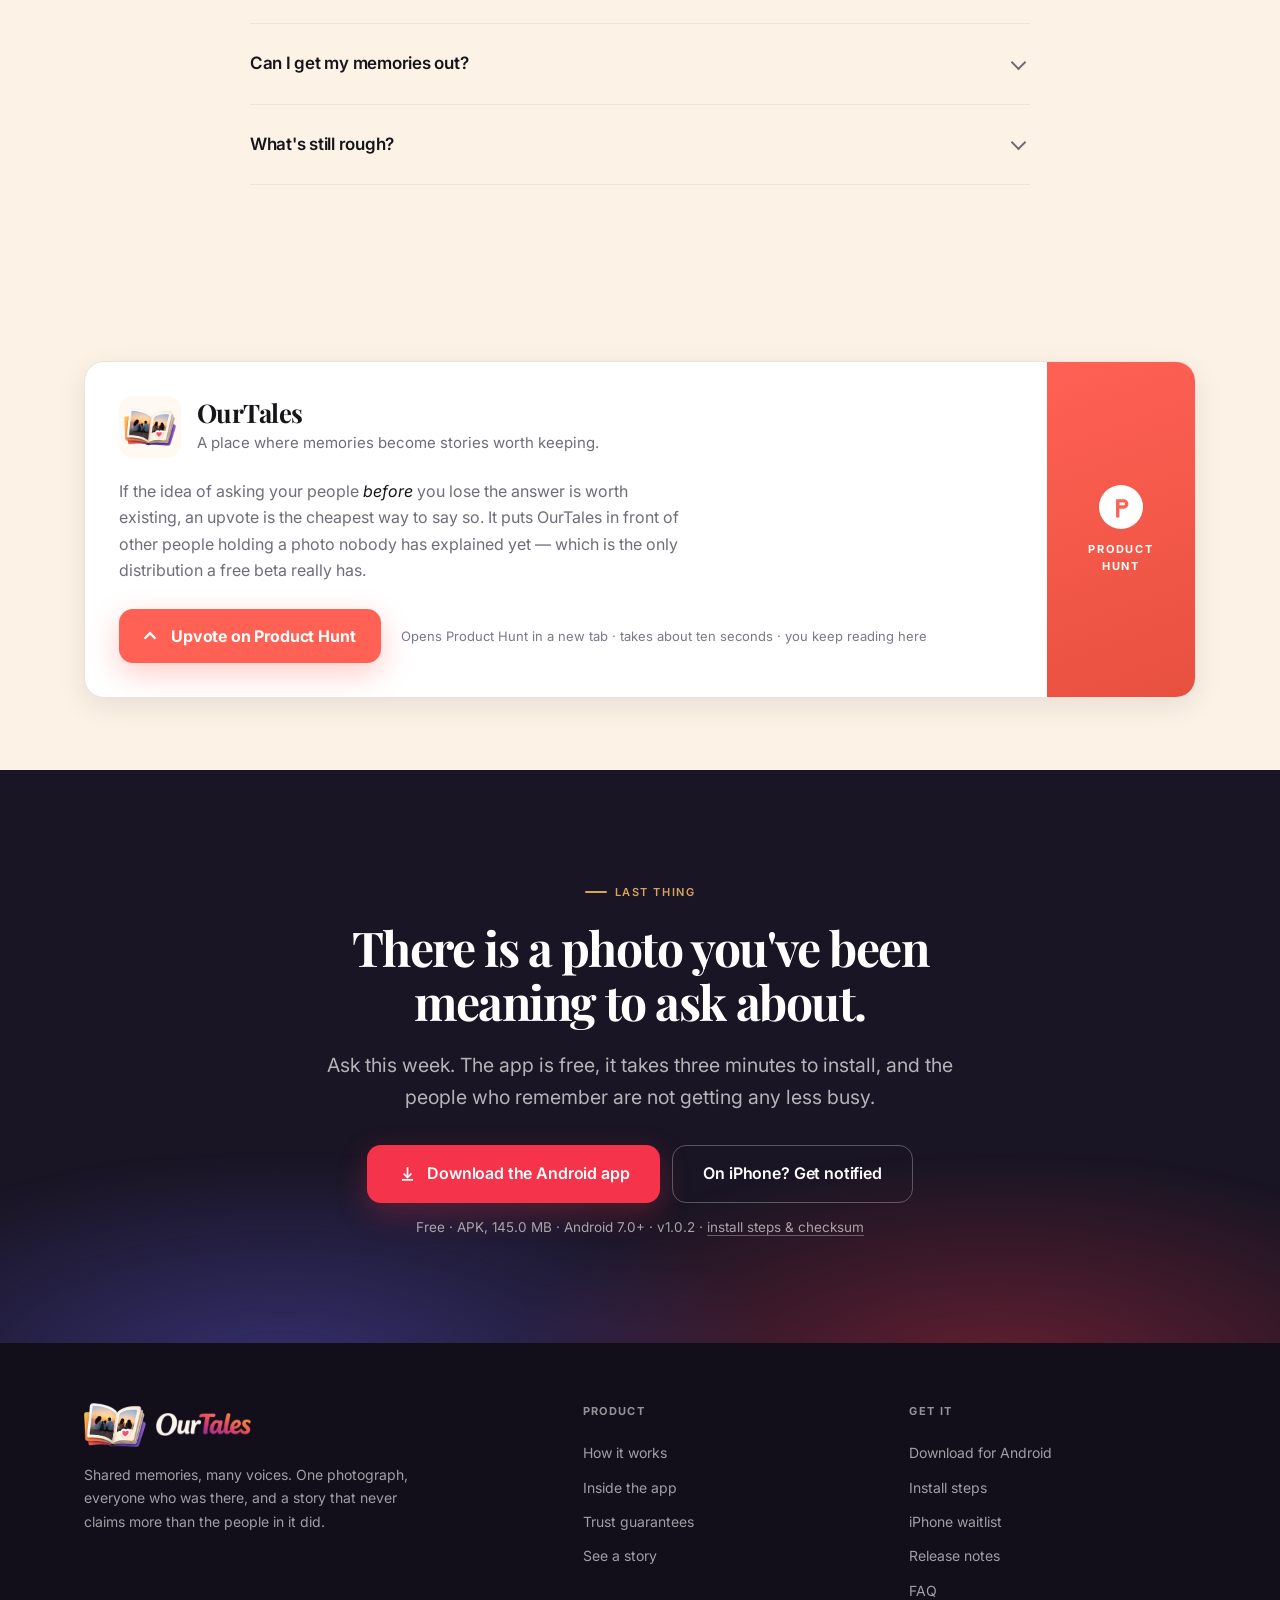
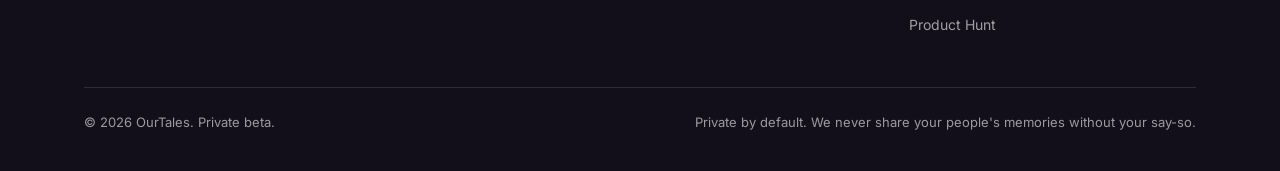
==== commit b1a91747: "Add the Product Hunt ask, second to the download The supplied embed was a white inline-styled card t" ====
--- a/index.html
+++ b/index.html
@@ -98,6 +98,25 @@
 
 <a class="skip-link" href="#main">Skip to content</a>
 
+<!-- Product Hunt bar.
+     Hidden by default and revealed by script, because it is suppressed for two
+     groups it would only annoy: anyone who arrived *from* Product Hunt, and
+     anyone who has dismissed it before. Asking a visitor to go to the site they
+     just came from is the fastest way to look automated. -->
+<div class="phbar" id="phbar" hidden>
+  <div class="wrap phbar__inner">
+    <a class="phbar__link" href="https://www.producthunt.com/products/ourtales?utm_source=ourtales_landing&amp;utm_medium=referral&amp;utm_campaign=ph_launch&amp;utm_content=topbar"
+       target="_blank" rel="noopener" data-cta="ph-topbar" data-ph>
+      <svg class="phbar__mark" viewBox="0 0 40 40" aria-hidden="true"><circle cx="20" cy="20" r="20" fill="#fff"/><path d="M22.5 20H17v-5.5h5.5a2.75 2.75 0 0 1 0 5.5ZM17 20v8" stroke="#FF6154" stroke-width="3" fill="none" stroke-linecap="square"/></svg>
+      <span class="phbar__text" data-ph-headline>OurTales is on Product&nbsp;Hunt</span>
+      <span class="phbar__cta">Give us an upvote <span aria-hidden="true">→</span></span>
+    </a>
+    <button class="phbar__close" type="button" data-ph-dismiss aria-label="Dismiss the Product Hunt banner">
+      <svg viewBox="0 0 24 24" fill="none" stroke="currentColor" stroke-width="2.4" aria-hidden="true"><path d="M18 6 6 18M6 6l12 12"/></svg>
+    </button>
+  </div>
+</div>
+
 <header class="header" id="header">
   <div class="wrap header__inner">
     <!-- alt="" on both halves: the link already carries the accessible name,
@@ -159,6 +178,16 @@
           Free · APK, 145.0&nbsp;MB · Android 7.0+ · v1.0.2 ·
           <a href="#download">install steps &amp; checksum</a>
         </p>
+
+        <!-- Deliberately small. The page has no testimonials and no user
+             counts, so a real third-party listing is the only outside signal
+             it carries — but it is the second ask, and it should look it. -->
+        <a class="ph-badge" href="https://www.producthunt.com/products/ourtales?utm_source=ourtales_landing&amp;utm_medium=referral&amp;utm_campaign=ph_launch&amp;utm_content=hero"
+           target="_blank" rel="noopener" data-cta="ph-hero" data-ph>
+          <svg viewBox="0 0 40 40" aria-hidden="true"><circle cx="20" cy="20" r="20" fill="#FF6154"/><path d="M22.5 20H17v-5.5h5.5a2.75 2.75 0 0 1 0 5.5ZM17 20v8" stroke="#fff" stroke-width="3" fill="none" stroke-linecap="square"/></svg>
+          <span>Find us on <b>Product Hunt</b></span>
+          <span class="ph-badge__arrow" aria-hidden="true">→</span>
+        </a>
 
         <ul class="hero__proof">
           <li class="hero__proof-item">
@@ -786,6 +815,49 @@
     </div>
   </section>
 
+  <!-- ======================================================= product hunt -->
+  <!-- Placed after the FAQ and before the final CTA on purpose. The upvote is
+       the *second* ask on this page — it only makes sense to someone already
+       convinced, and it must not get the last word ahead of the download. -->
+  <section class="section section--tight ph" id="producthunt">
+    <div class="wrap">
+      <div class="ph-card reveal">
+        <div class="ph-card__body">
+          <div class="ph-card__head">
+            <img class="ph-card__icon" src="assets/img/favicon-180.png" width="180" height="180" alt="">
+            <div>
+              <h2 class="ph-card__name">OurTales</h2>
+              <p class="ph-card__tagline">A place where memories become stories worth keeping.</p>
+            </div>
+          </div>
+
+          <p class="ph-card__pitch" data-ph-pitch>
+            If the idea of asking your people <em>before</em> you lose the answer is worth
+            existing, an upvote is the cheapest way to say so. It puts OurTales in front
+            of other people holding a photo nobody has explained yet — which is the only
+            distribution a free beta really has.
+          </p>
+
+          <div class="ph-card__actions">
+            <a class="ph-upvote" href="https://www.producthunt.com/products/ourtales?utm_source=ourtales_landing&amp;utm_medium=referral&amp;utm_campaign=ph_launch&amp;utm_content=card"
+               target="_blank" rel="noopener" data-cta="ph-card" data-ph>
+              <svg class="ph-upvote__caret" viewBox="0 0 24 24" fill="none" stroke="currentColor" stroke-width="2.6" aria-hidden="true"><path d="m6 15 6-6 6 6"/></svg>
+              <span>Upvote on Product Hunt</span>
+            </a>
+            <p class="ph-card__note">
+              Opens Product Hunt in a new tab · takes about ten seconds · you keep reading here
+            </p>
+          </div>
+        </div>
+
+        <aside class="ph-card__aside" aria-hidden="true">
+          <svg class="ph-card__logo" viewBox="0 0 40 40"><circle cx="20" cy="20" r="20" fill="#fff"/><path d="M22.5 20H17v-5.5h5.5a2.75 2.75 0 0 1 0 5.5ZM17 20v8" stroke="#FF6154" stroke-width="3" fill="none" stroke-linecap="square"/></svg>
+          <p class="ph-card__wordmark">PRODUCT<br>HUNT</p>
+        </aside>
+      </div>
+    </div>
+  </section>
+
   <!-- =========================================================== final CTA -->
   <section class="section final">
     <div class="final__glow" aria-hidden="true"></div>
@@ -841,6 +913,7 @@
           <li><a href="#ios">iPhone waitlist</a></li>
           <li><a href="https://github.com/dev-zohaibalishah/ourtales-landing/releases/tag/v1.0.2">Release notes</a></li>
           <li><a href="#faq">FAQ</a></li>
+          <li><a href="https://www.producthunt.com/products/ourtales?utm_source=ourtales_landing&amp;utm_medium=referral&amp;utm_campaign=ph_launch&amp;utm_content=footer" target="_blank" rel="noopener" data-cta="ph-footer" data-ph>Product Hunt</a></li>
         </ul>
       </div>
     </div>
--- a/assets/css/styles.css
+++ b/assets/css/styles.css
@@ -689,6 +689,108 @@
 .final .capture__success p { color: rgba(255, 255, 255, 0.66); }
 .final .capture__success h3 { color: #fff; }
 
+/* --------------------------------------------------------- product hunt --
+   Product Hunt's own orange is used only inside these components. It is the
+   one place on the page allowed a second accent, because a PH ask that is not
+   recognisably PH-coloured does not read as a PH ask at all — and it is kept
+   out of everything else so the crimson stays the page's only affordance. */
+.phbar {
+  background: linear-gradient(90deg, #FF6154, #E8503F);
+  color: #fff;
+}
+.phbar[hidden] { display: none; }
+.phbar__inner {
+  display: flex; align-items: center; gap: 12px;
+  min-height: 46px; padding-top: 6px; padding-bottom: 6px;
+}
+.phbar__link {
+  display: flex; align-items: center; gap: 10px; flex-wrap: wrap;
+  margin: 0 auto; padding: 4px 8px; border-radius: 10px;
+  font-size: 14px; font-weight: 500; line-height: 1.35;
+  transition: background-color 0.18s var(--ease);
+}
+.phbar__link:hover { background: rgba(255, 255, 255, 0.14); }
+.phbar__mark { width: 20px; height: 20px; flex: none; }
+.phbar__cta { font-weight: 700; text-decoration: underline; text-underline-offset: 3px; }
+.phbar__close {
+  flex: none; width: 32px; height: 32px; display: grid; place-items: center;
+  background: transparent; border: 0; border-radius: 8px;
+  color: rgba(255, 255, 255, 0.75);
+  transition: background-color 0.18s var(--ease), color 0.18s var(--ease);
+}
+.phbar__close:hover { background: rgba(255, 255, 255, 0.16); color: #fff; }
+.phbar__close svg { width: 15px; height: 15px; }
+@media (max-width: 560px) {
+  .phbar__inner { align-items: flex-start; }
+  .phbar__link { margin: 0 auto 0 0; font-size: 13.5px; }
+}
+
+/* The small hero signal. */
+.ph-badge {
+  display: inline-flex; align-items: center; gap: 9px;
+  margin-top: 18px; padding: 7px 14px 7px 10px;
+  background: var(--surface); border: 1px solid var(--hairline);
+  border-radius: var(--r-pill); box-shadow: var(--shadow-sm);
+  font-size: 13.5px; color: var(--muted);
+  transition: border-color 0.18s var(--ease), transform 0.18s var(--ease), color 0.18s var(--ease);
+}
+.ph-badge:hover { border-color: #FF6154; color: var(--text); transform: translateY(-1px); }
+.ph-badge svg { width: 20px; height: 20px; flex: none; }
+.ph-badge b { color: var(--text); font-weight: 600; }
+.ph-badge__arrow { color: #FF6154; font-weight: 700; }
+
+/* The full ask, late in the page. */
+.ph { background: var(--cream-deep); }
+.ph-card {
+  display: grid; grid-template-columns: 1fr 148px;
+  background: var(--surface); border: 1px solid var(--hairline);
+  border-radius: var(--r-card); box-shadow: var(--shadow-md); overflow: hidden;
+}
+.ph-card__body { padding: 34px; }
+.ph-card__head { display: flex; align-items: center; gap: 16px; margin-bottom: 20px; }
+.ph-card__icon { width: 62px; height: 62px; border-radius: 14px; flex: none; }
+.ph-card__name { font-family: var(--serif); font-size: 1.6rem; line-height: 1.15; }
+.ph-card__tagline { font-size: 15px; color: var(--muted); margin-top: 4px; }
+.ph-card__pitch { font-size: 16px; line-height: 1.65; color: var(--muted); max-width: 56ch; }
+.ph-card__pitch em { color: var(--text); font-style: italic; }
+.ph-card__actions { display: flex; align-items: center; flex-wrap: wrap; gap: 14px 20px; margin-top: 26px; }
+.ph-card__note { font-size: 13px; color: var(--muted-light); line-height: 1.45; }
+
+.ph-upvote {
+  display: inline-flex; align-items: center; gap: 10px;
+  min-height: 54px; padding: 0 26px 0 20px;
+  background: #FF6154; color: #fff; border-radius: var(--r-btn);
+  font-size: 16px; font-weight: 700; letter-spacing: -0.01em;
+  box-shadow: 0 10px 30px rgba(255, 97, 84, 0.32);
+  transition: transform 0.18s var(--ease), background-color 0.18s var(--ease), box-shadow 0.18s var(--ease);
+}
+.ph-upvote:hover {
+  background: #E8503F; transform: translateY(-2px);
+  box-shadow: 0 14px 36px rgba(255, 97, 84, 0.4);
+}
+/* The caret lifts on hover — the same gesture the button is asking for. */
+.ph-upvote__caret { width: 22px; height: 22px; flex: none; transition: transform 0.18s var(--ease); }
+.ph-upvote:hover .ph-upvote__caret { transform: translateY(-3px); }
+
+.ph-card__aside {
+  background: linear-gradient(160deg, #FF6154, #E8503F);
+  display: flex; flex-direction: column; align-items: center; justify-content: center;
+  gap: 12px; padding: 24px 16px; color: #fff;
+}
+.ph-card__logo { width: 44px; height: 44px; }
+.ph-card__wordmark {
+  font-size: 11px; font-weight: 700; letter-spacing: 0.16em; line-height: 1.5; text-align: center;
+}
+@media (max-width: 720px) {
+  .ph-card { grid-template-columns: 1fr; }
+  .ph-card__body { padding: 26px; }
+  .ph-card__aside { flex-direction: row; padding: 14px; gap: 10px; order: -1; }
+  .ph-card__logo { width: 24px; height: 24px; }
+  .ph-card__wordmark { letter-spacing: 0.14em; }
+  .ph-card__wordmark br { display: none; }
+  .ph-upvote { width: 100%; justify-content: center; }
+}
+
 /* --------------------------------------------------------------- footer -- */
 .footer { background: var(--ink-deep); color: rgba(255, 255, 255, 0.6); padding: 60px 0 40px; font-size: 14px; }
 .footer__grid { display: grid; grid-template-columns: 1.6fr 1fr 1fr; gap: 40px; }
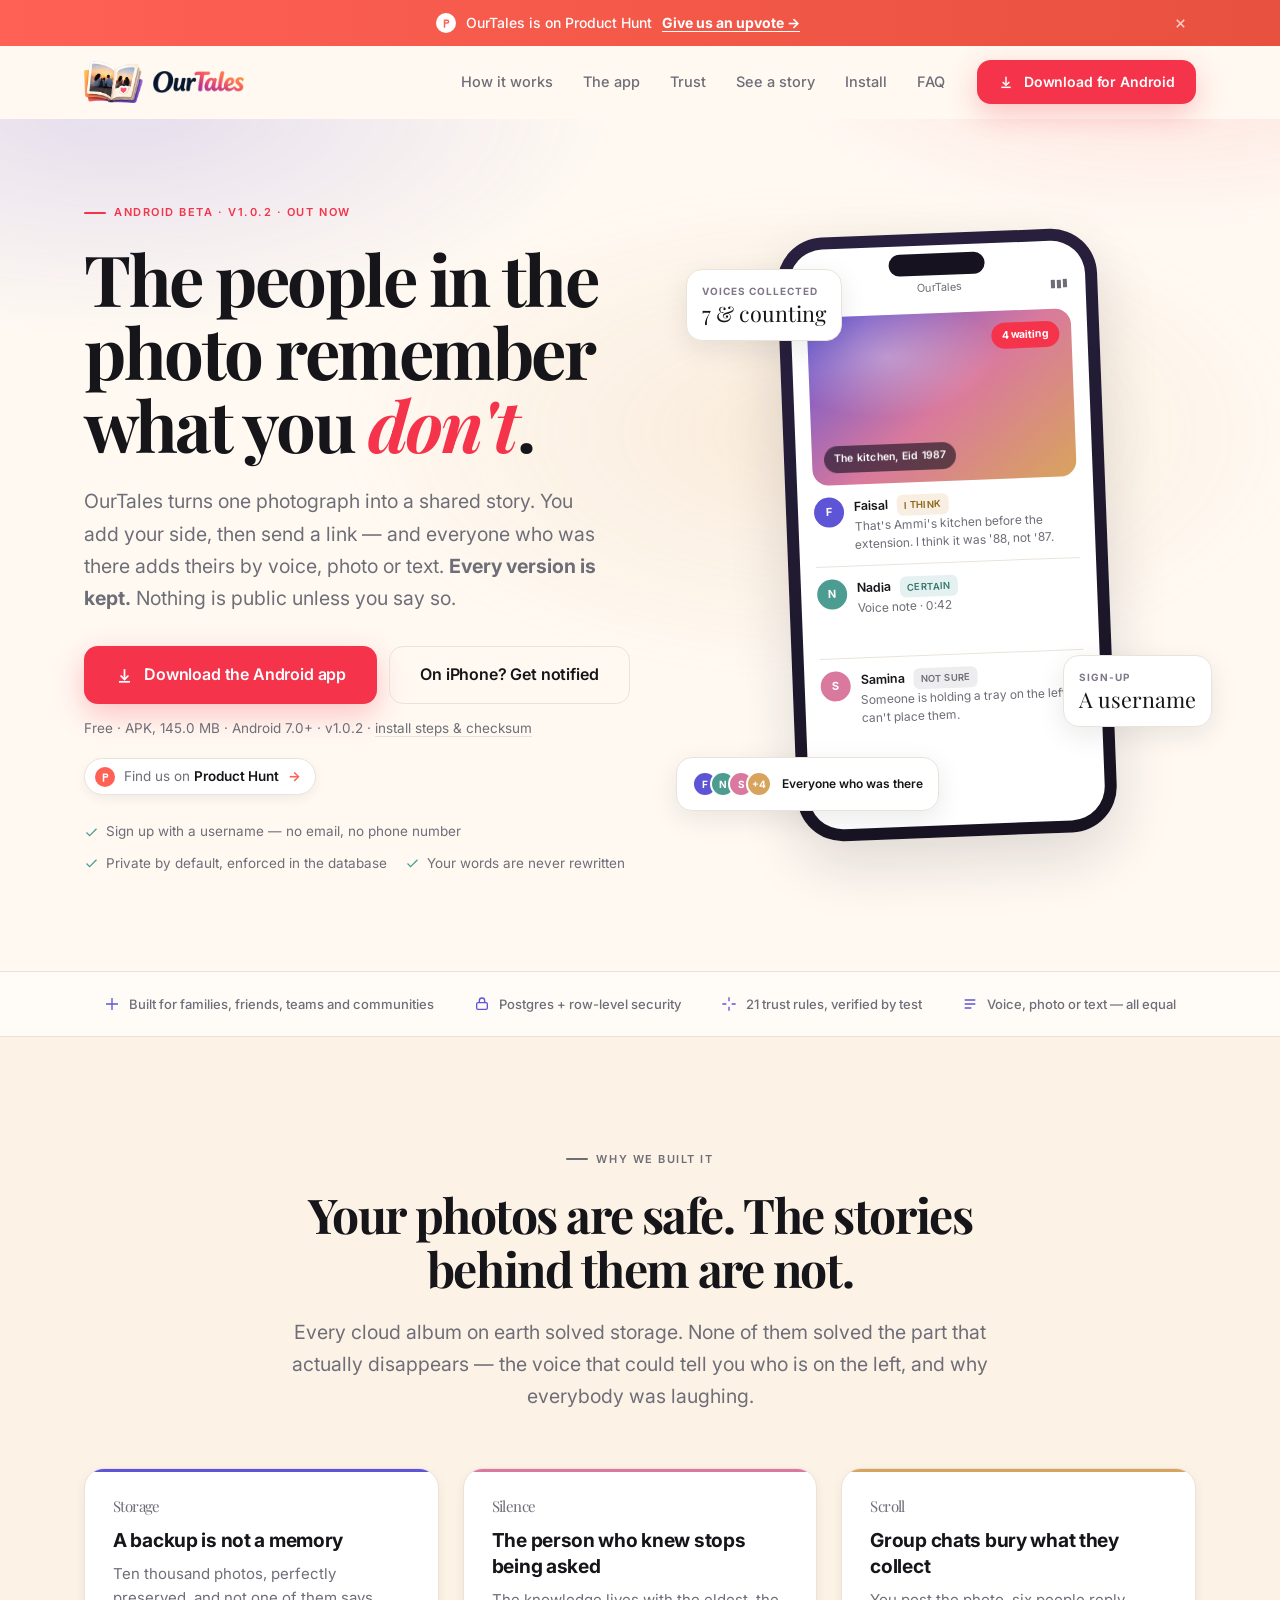
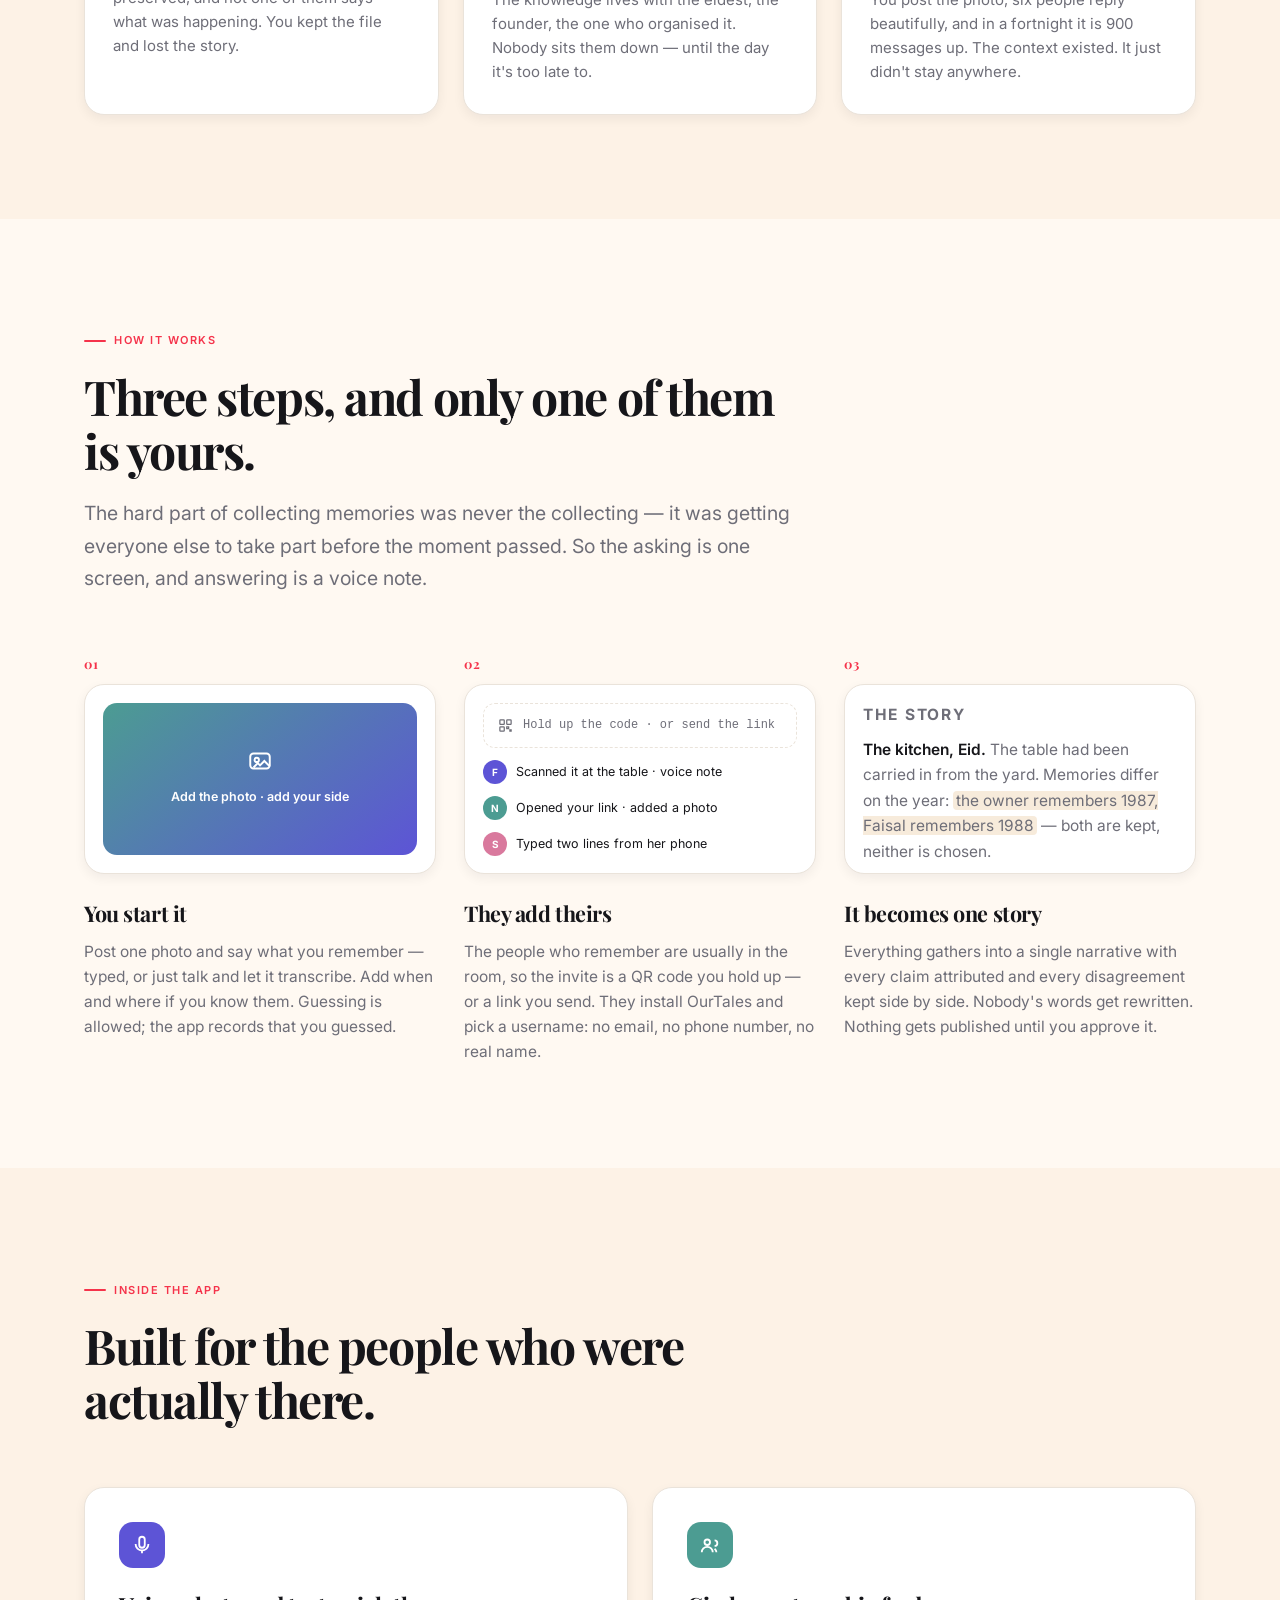
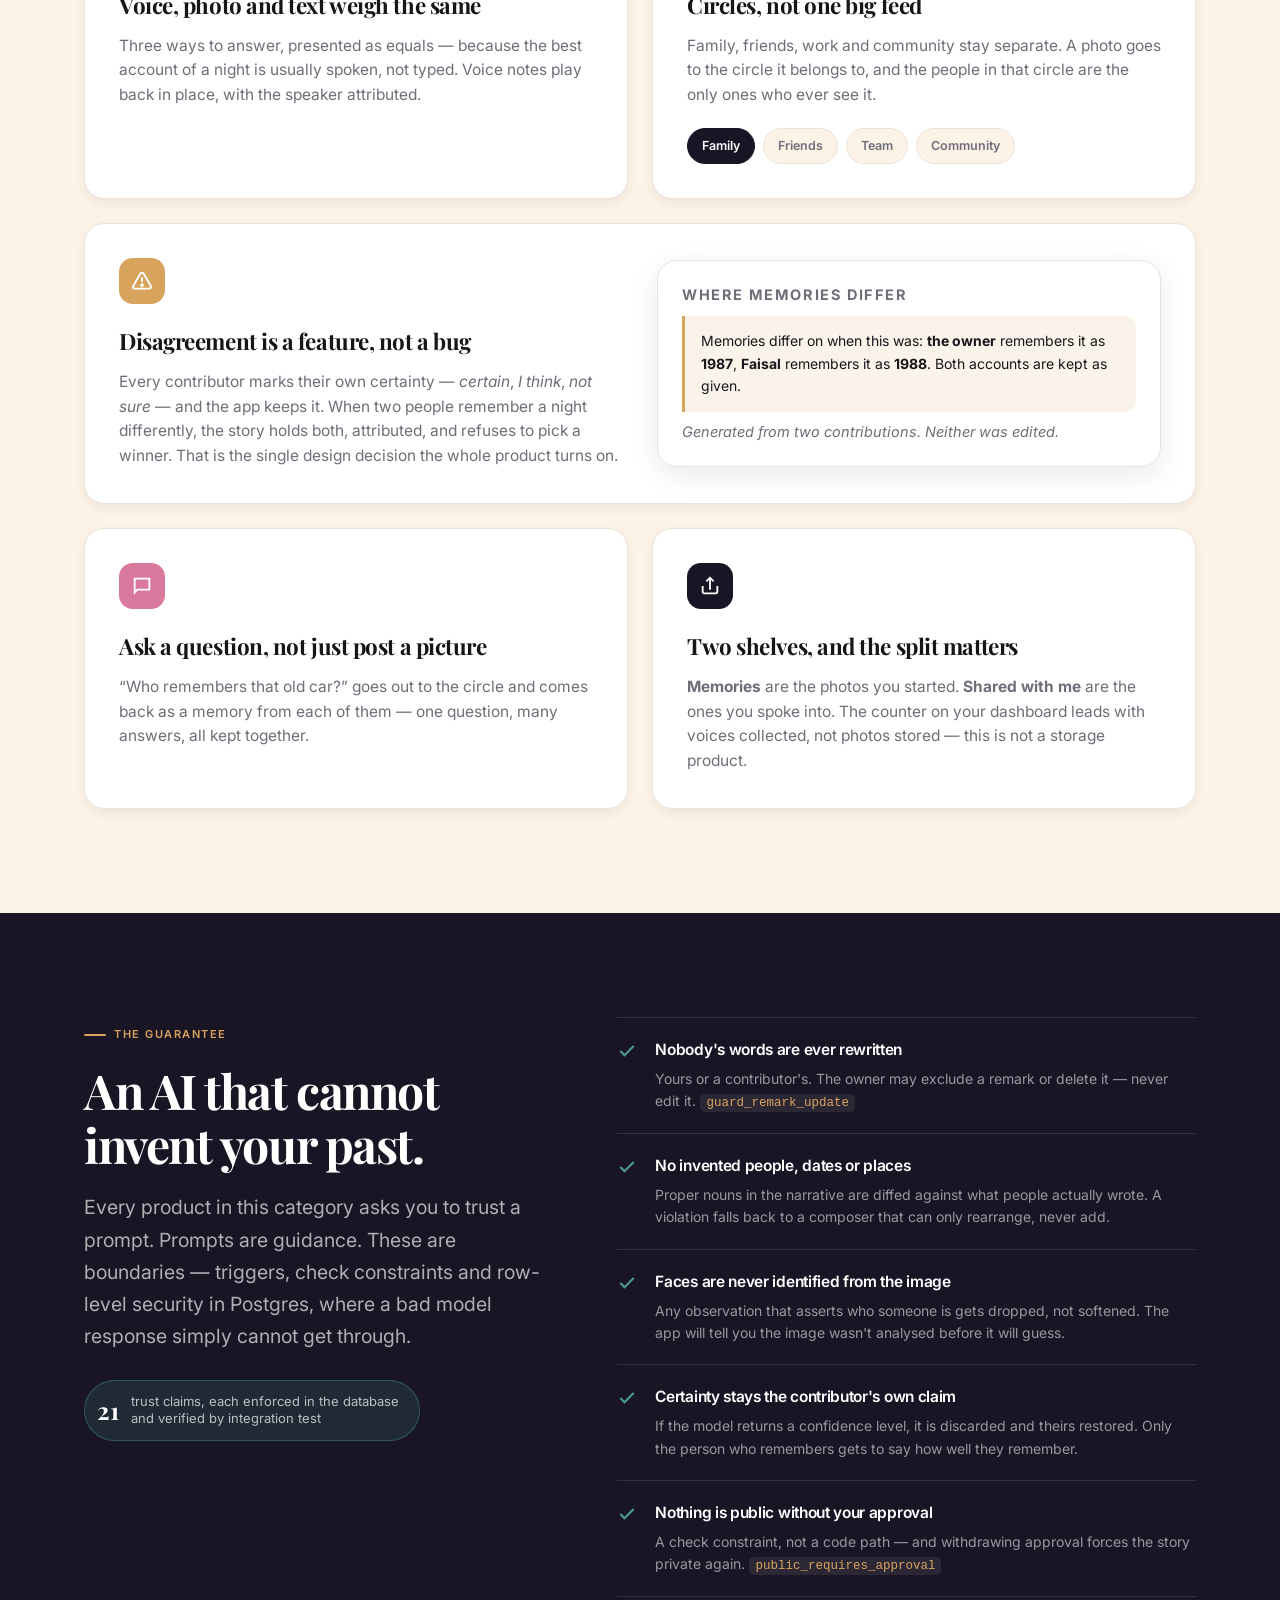
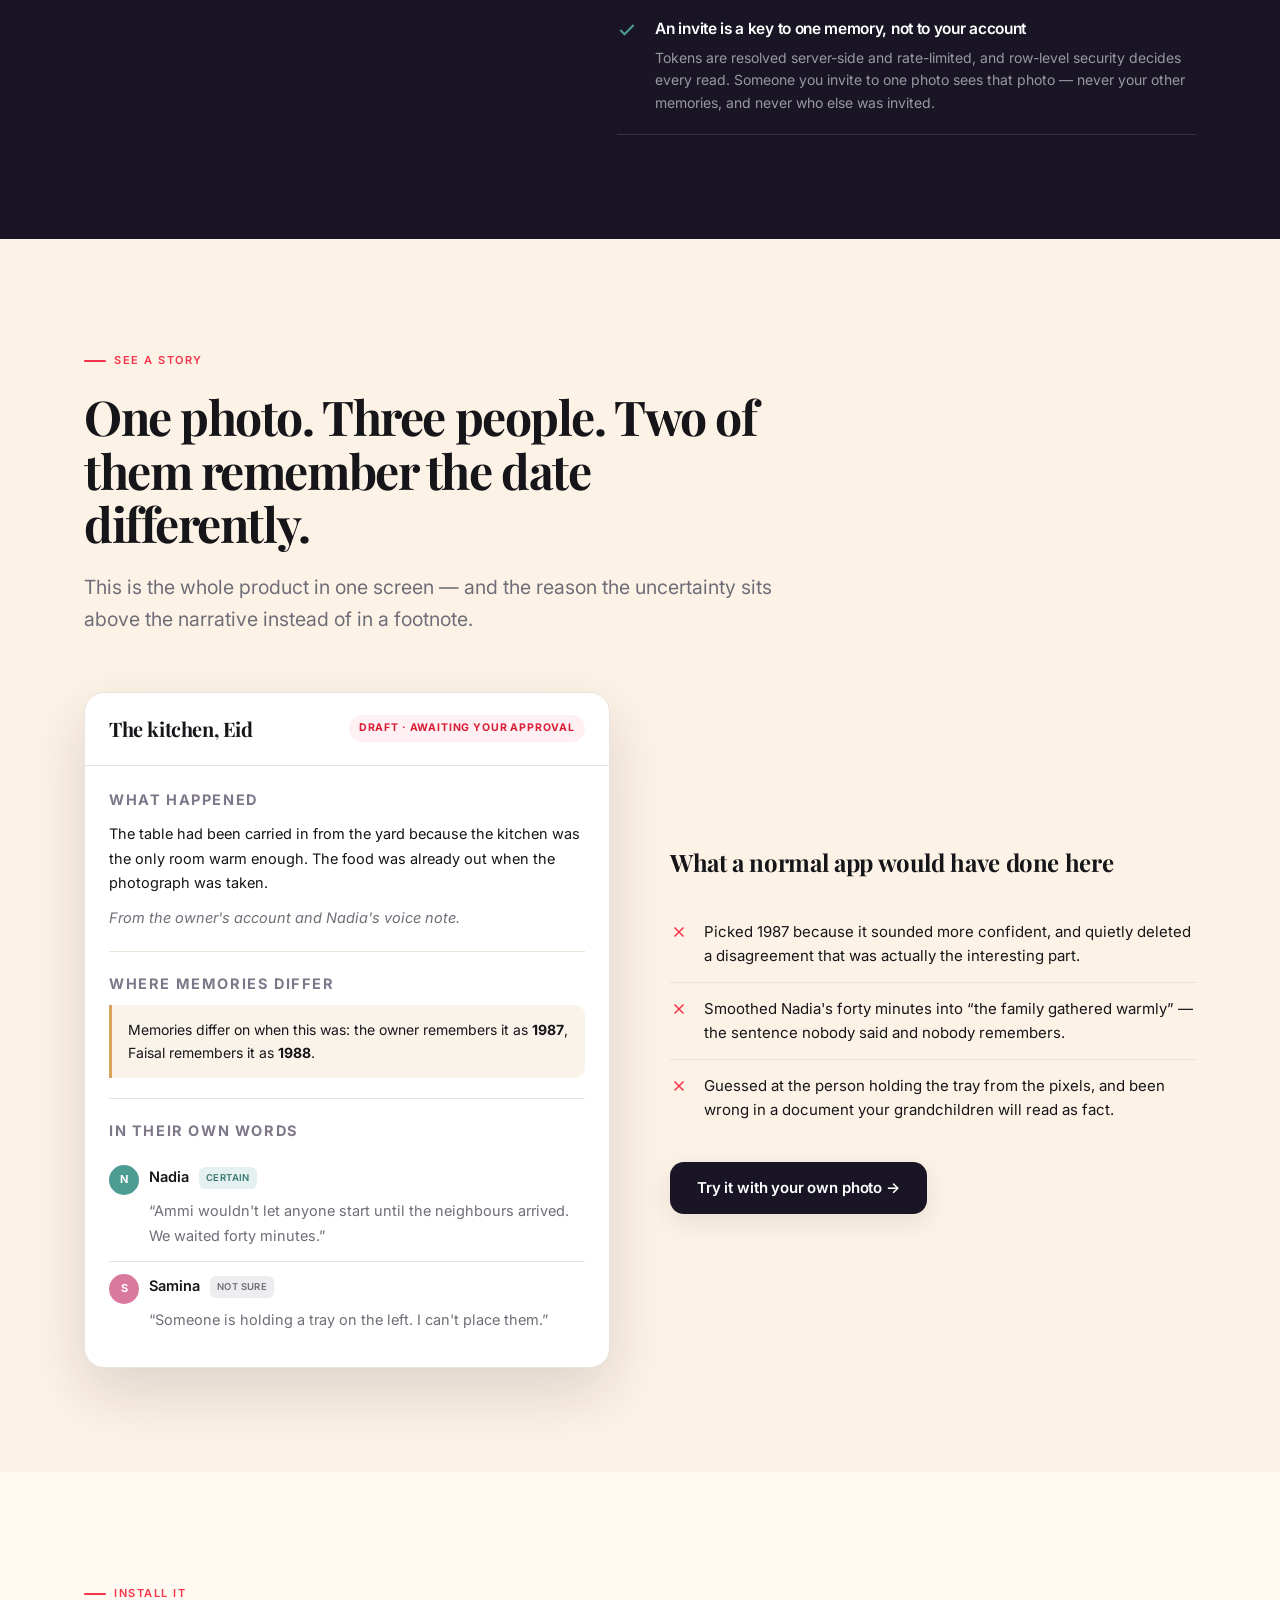
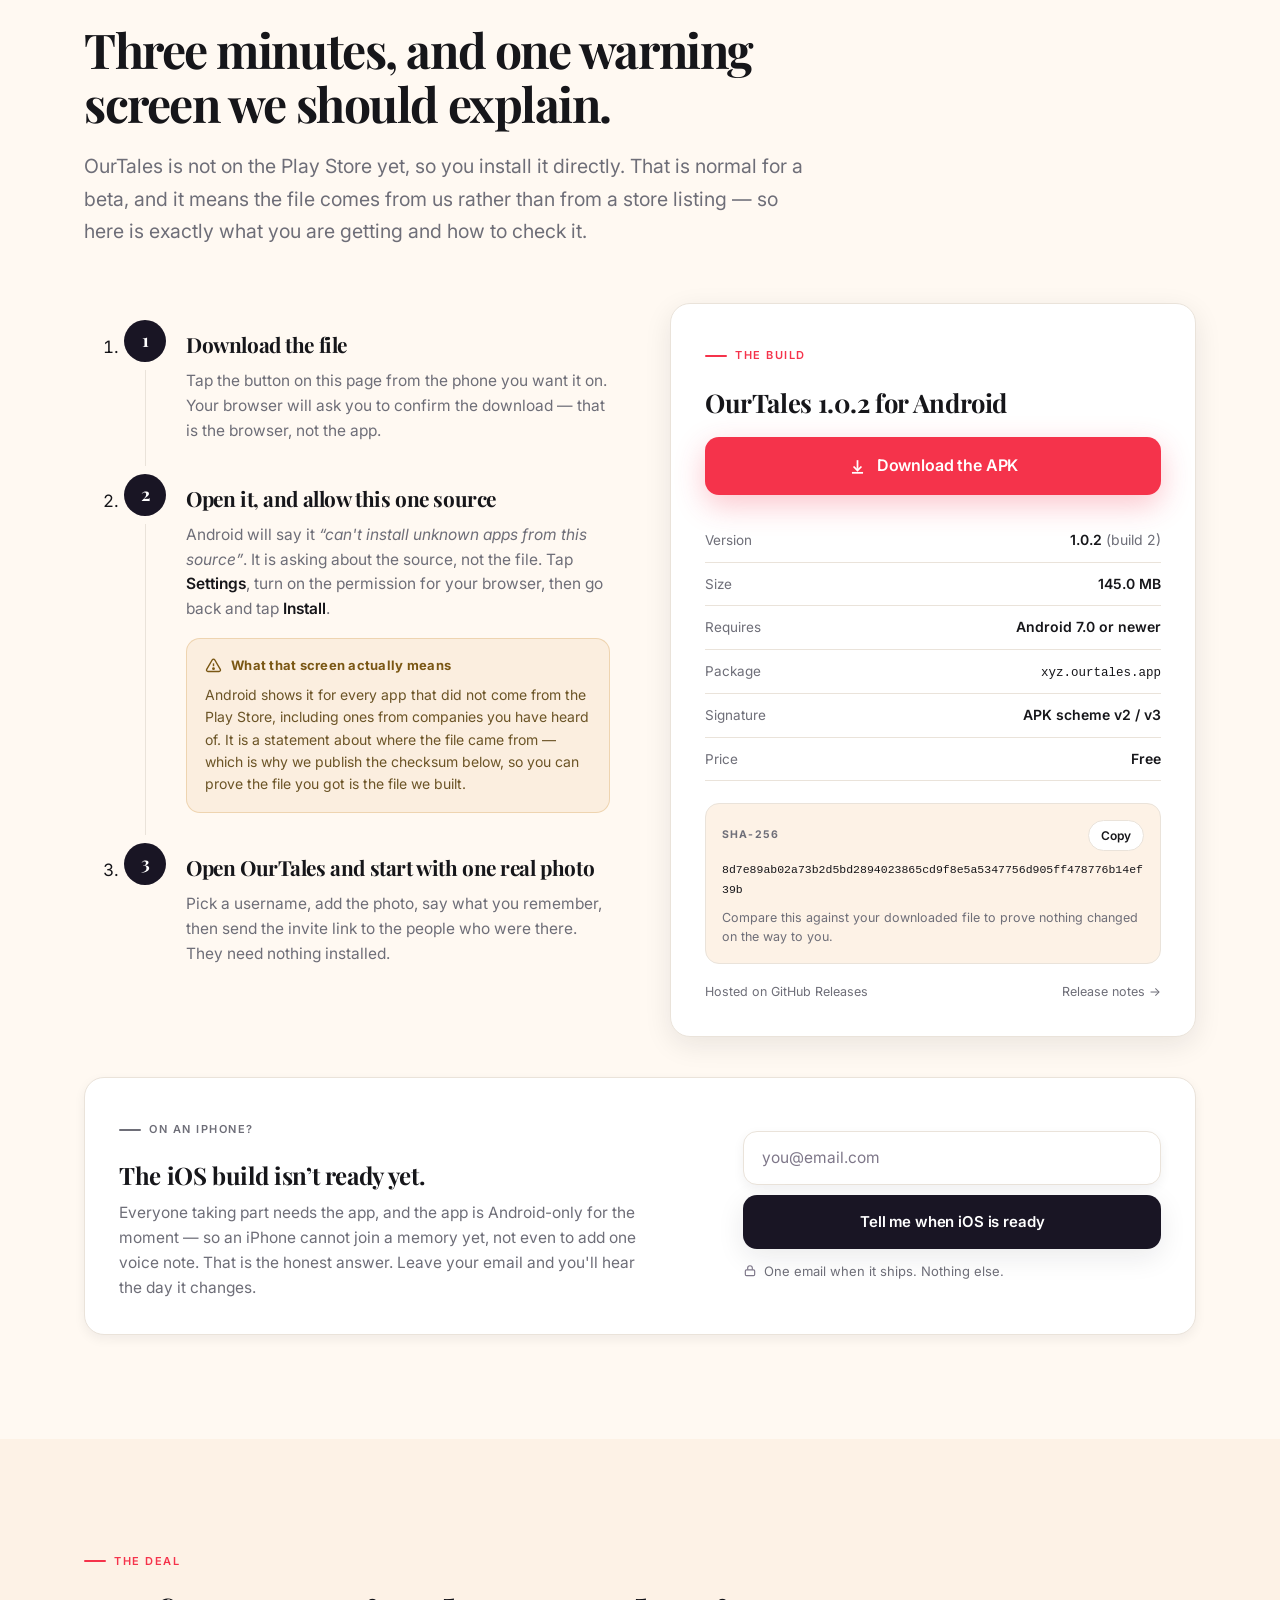
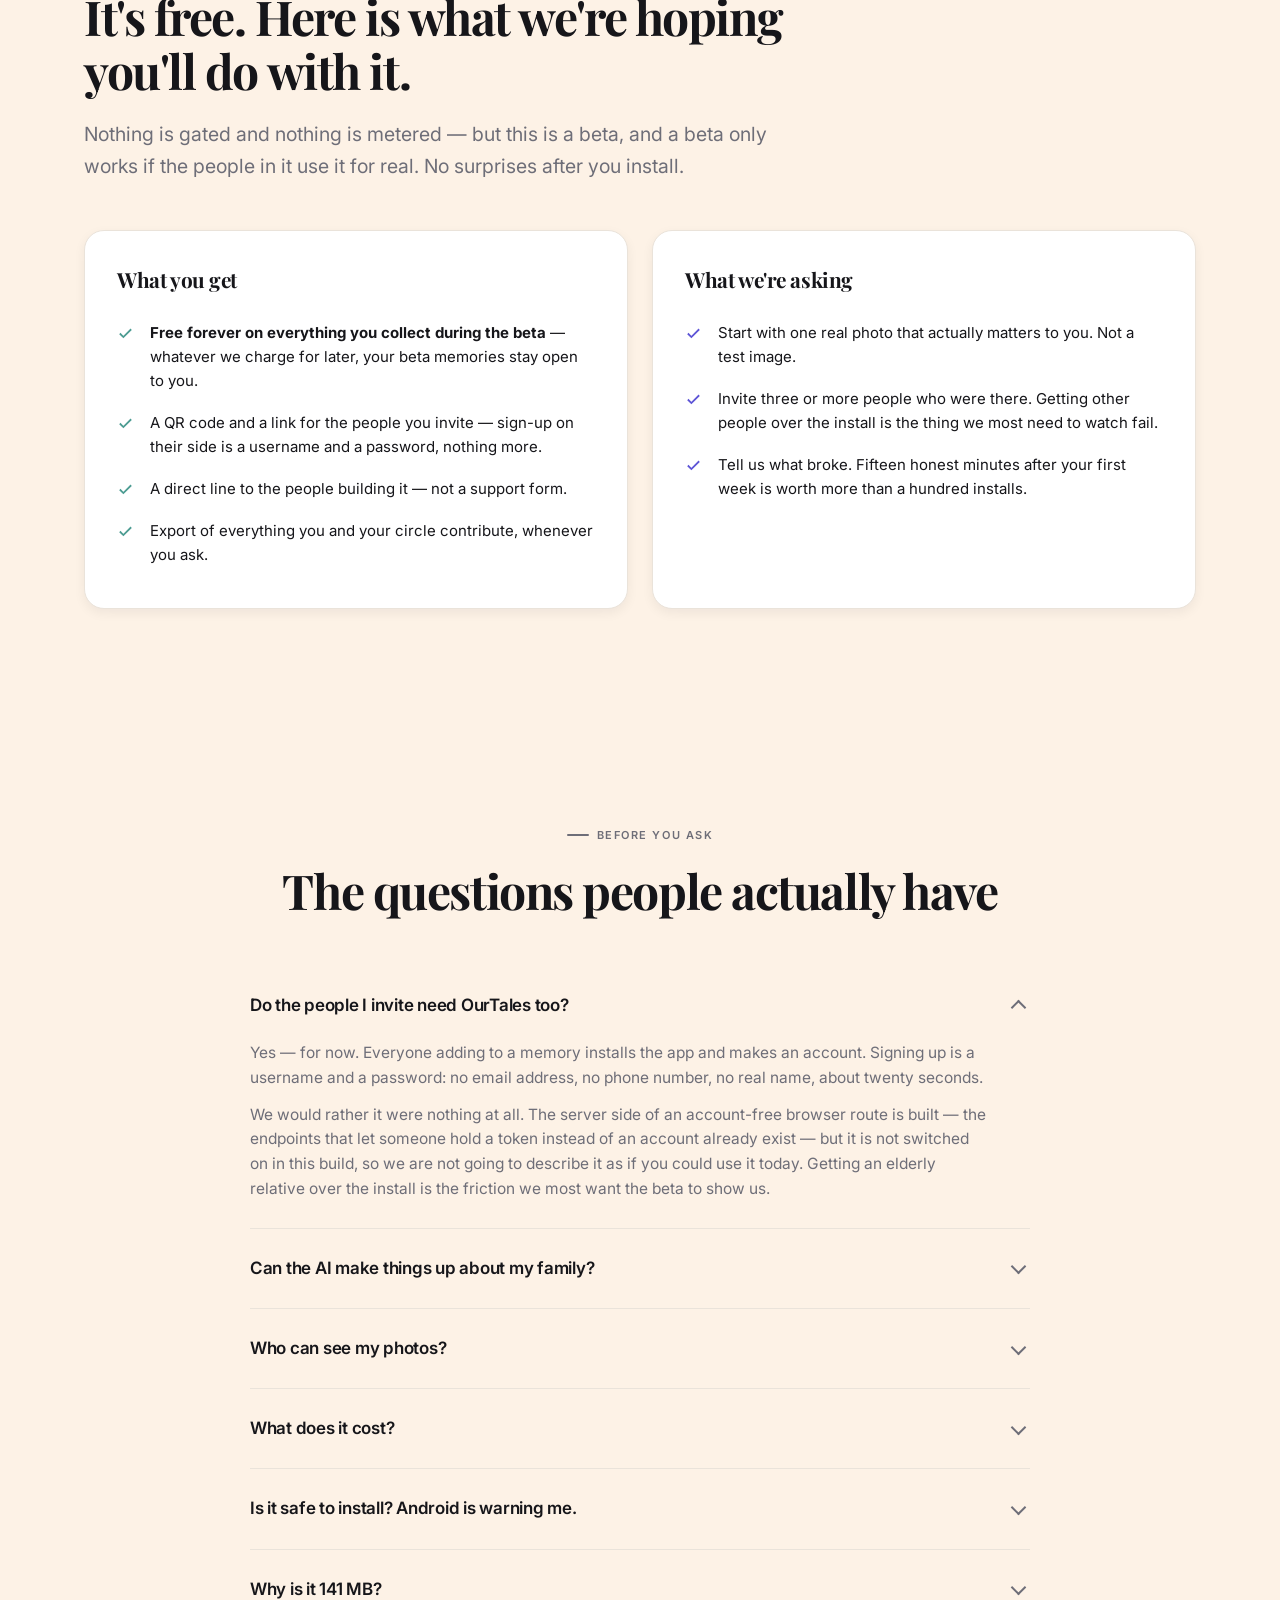
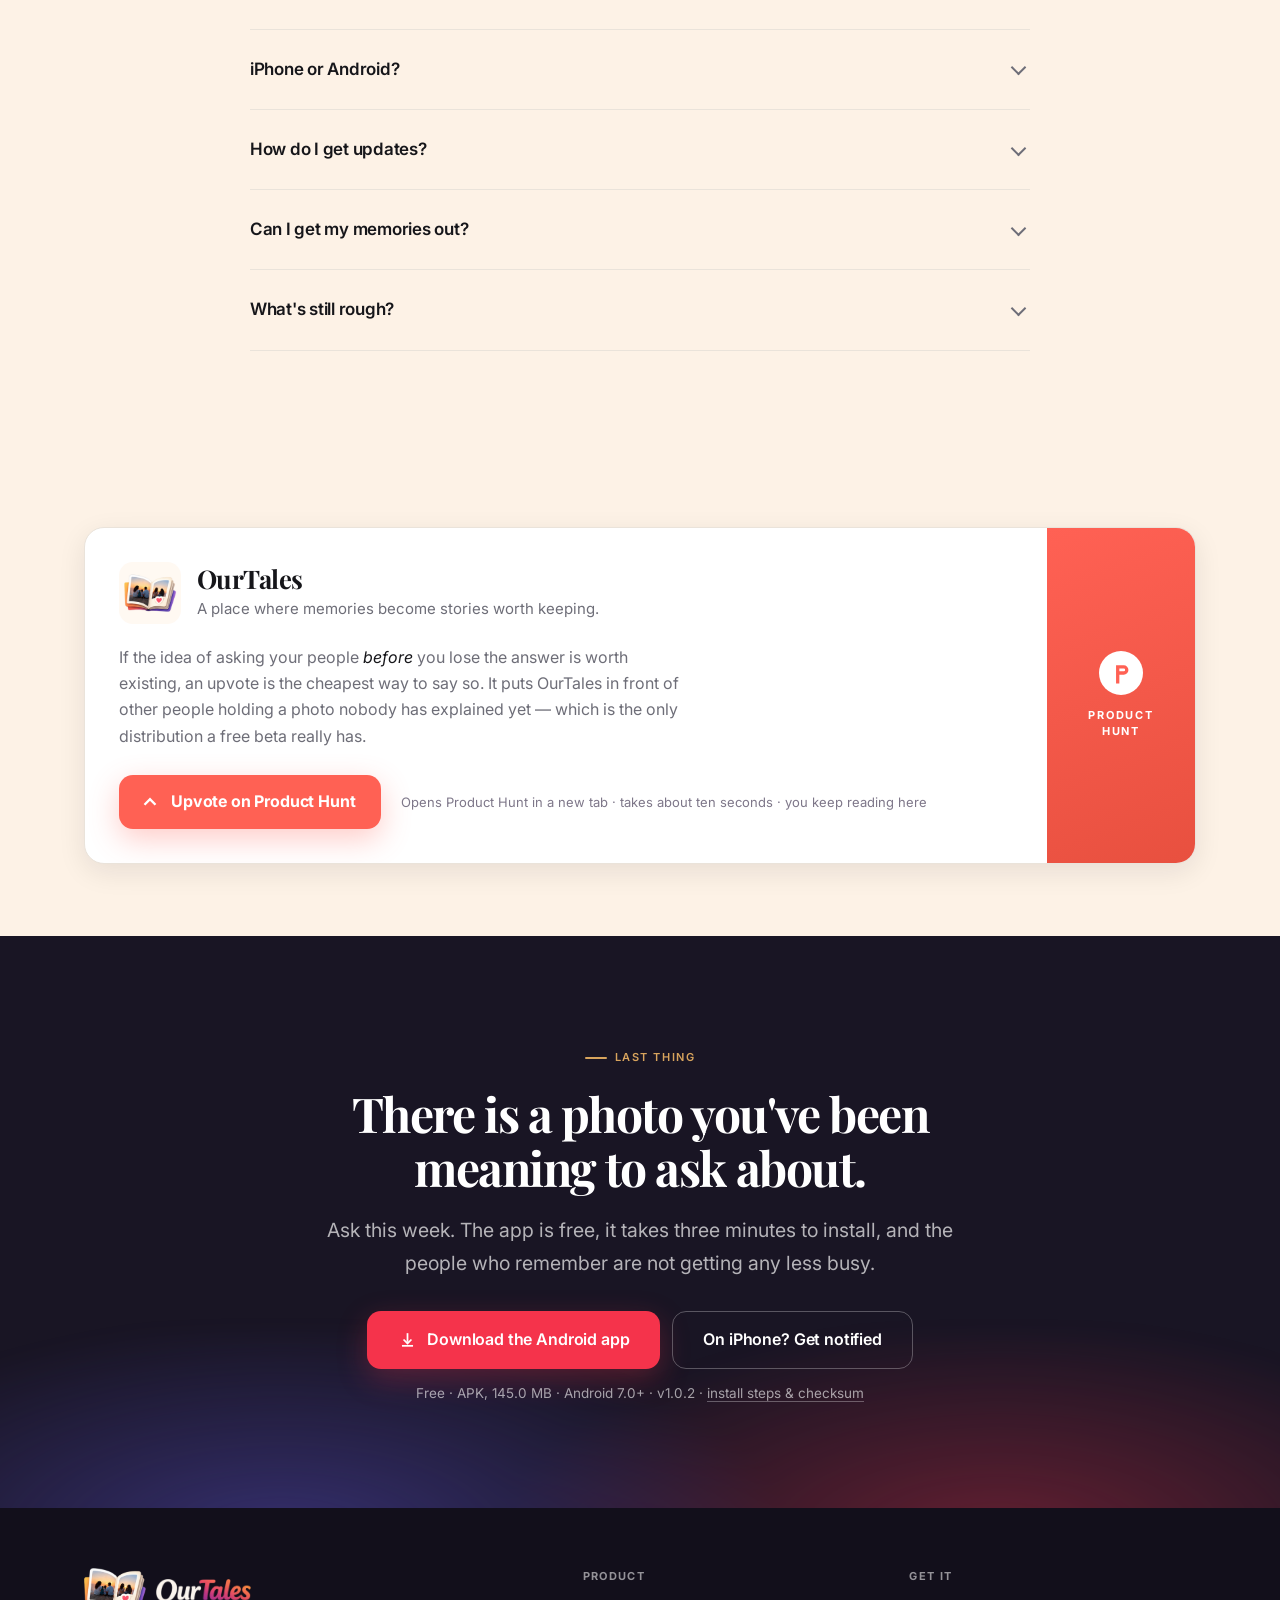
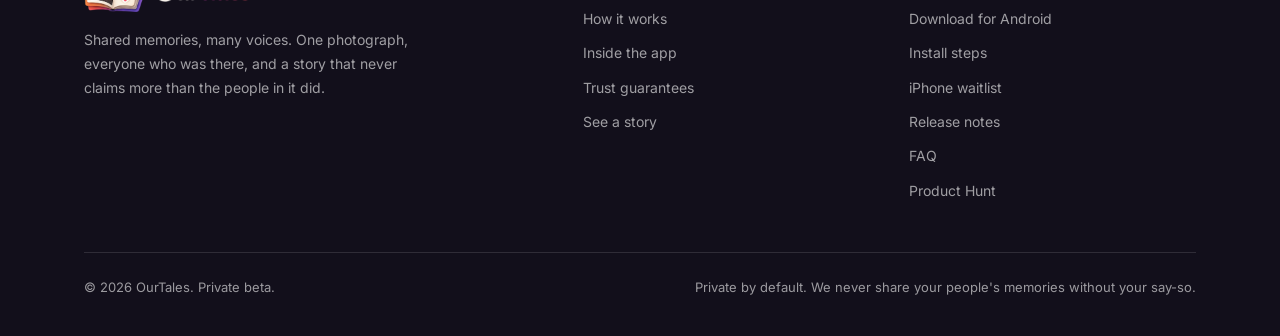
==== commit 3797b06f: "Stop claiming contributors need no account The page's central promise was false in the shipped build" ====
--- a/index.html
+++ b/index.html
@@ -4,7 +4,7 @@
 <meta charset="utf-8">
 <meta name="viewport" content="width=device-width, initial-scale=1">
 <title>OurTales — every photo holds more than one memory</title>
-<meta name="description" content="OurTales turns one photograph into a shared story. The people who were there add their side by voice, photo or text — no account, no app install. Download the free Android beta (v1.0.2).">
+<meta name="description" content="OurTales turns one photograph into a shared story. The people who were there add their side by voice, photo or text, and nobody’s words get rewritten. Free Android beta — sign up with a username, no email needed.">
 <meta name="theme-color" content="#FFF9F2">
 <!-- Absolute URLs, because a crawler and a share-card scraper do not resolve
      relative ones. Point these at the custom domain the day it exists. -->
@@ -14,7 +14,7 @@
 <meta property="og:type" content="website">
 <meta property="og:site_name" content="OurTales">
 <meta property="og:title" content="OurTales — every photo holds more than one memory">
-<meta property="og:description" content="One photo. Everyone who was there adds their side — by voice, photo or text, without making an account. Free Android beta, out now.">
+<meta property="og:description" content="One photo. Everyone who was there adds their side — by voice, photo or text — and the story keeps every version. Free Android beta, out now.">
 <meta property="og:url" content="https://dev-zohaibalishah.github.io/ourtales-landing/">
 <meta property="og:image" content="https://dev-zohaibalishah.github.io/ourtales-landing/assets/img/og-card.png">
 <meta property="og:image:width" content="1200">
@@ -22,7 +22,7 @@
 <meta property="og:image:alt" content="The OurTales logo: an open photo album showing a family watching a sunset, above the OurTales wordmark.">
 <meta name="twitter:card" content="summary_large_image">
 <meta name="twitter:title" content="OurTales — every photo holds more than one memory">
-<meta name="twitter:description" content="One photo. Everyone who was there adds their side — by voice, photo or text, without making an account.">
+<meta name="twitter:description" content="One photo. Everyone who was there adds their side — by voice, photo or text — and the story keeps every version.">
 <meta name="twitter:image" content="https://dev-zohaibalishah.github.io/ourtales-landing/assets/img/og-card.png">
 
 <link rel="icon" href="assets/img/favicon-32.png" sizes="32x32" type="image/png">
@@ -52,7 +52,7 @@
       "fileSize": "145.0 MB",
       "installUrl": "https://dev-zohaibalishah.github.io/ourtales-landing/#download",
       "downloadUrl": "https://github.com/dev-zohaibalishah/ourtales-landing/releases/download/v1.0.2/ourtales-1.0.2-android.apk",
-      "description": "A mobile app that turns one photograph into a shared, source-aware story: the owner starts with their own account of it, and the people who were there add theirs — by voice, photo or text — without creating an account.",
+      "description": "A mobile app that turns one photograph into a shared, source-aware story: the owner starts with their own account of it, and the people who were there add theirs — by voice, photo or text — with every version kept and nobody’s words rewritten.",
       "offers": { "@type": "Offer", "price": "0", "priceCurrency": "USD" }
     },
     {
@@ -60,8 +60,8 @@
       "mainEntity": [
         {
           "@type": "Question",
-          "name": "Do the people I invite need to install OurTales?",
-          "acceptedAnswer": { "@type": "Answer", "text": "No. You send a link, they open it in any browser and record or type their side. No download, no sign-up, no password. The whole point is that the person who remembers the most is usually the least likely to install an app." }
+          "name": "Do the people I invite need OurTales too?",
+          "acceptedAnswer": { "@type": "Answer", "text": "Yes, for now. Everyone contributing to a memory installs the app and makes an account. Signing up is a username and a password — no email address, no phone number, no real name — so it takes about twenty seconds. A browser route that needs no app at all is built on the server but is not switched on in this build." }
         },
         {
           "@type": "Question",
@@ -86,7 +86,7 @@
         {
           "@type": "Question",
           "name": "Is there an iPhone version?",
-          "acceptedAnswer": { "@type": "Answer", "text": "Not yet. The Android beta is out first. Leave your email and you will hear the day the iOS build is ready — and the people you invite can already take part from an iPhone browser, because contributing needs no app at all." }
+          "acceptedAnswer": { "@type": "Answer", "text": "Not yet. The Android beta is out first, and everyone taking part needs an Android phone for now. Leave your email and you will hear the day the iOS build is ready." }
         }
       ]
     }
@@ -103,6 +103,15 @@
      groups it would only annoy: anyone who arrived *from* Product Hunt, and
      anyone who has dismissed it before. Asking a visitor to go to the site they
      just came from is the fastest way to look automated. -->
+<!-- Shown when someone opened a share / QR link without the app.
+     Script fills the label and tries to hand off to OurTales first. -->
+<div class="invitebar" id="invitebar" hidden>
+  <div class="wrap invitebar__inner">
+    <p class="invitebar__text" id="invitebar-text">This link opens in OurTales. Install the app if you do not have it yet.</p>
+    <a class="btn btn--accent btn--sm" href="https://github.com/dev-zohaibalishah/ourtales-landing/releases/download/v1.0.2/ourtales-1.0.2-android.apk" data-cta="invite-bar" data-download>Download the app</a>
+  </div>
+</div>
+
 <div class="phbar" id="phbar" hidden>
   <div class="wrap phbar__inner">
     <a class="phbar__link" href="https://www.producthunt.com/products/ourtales?utm_source=ourtales_landing&amp;utm_medium=referral&amp;utm_campaign=ph_launch&amp;utm_content=topbar"
@@ -157,7 +166,7 @@
         <p class="lede">
           OurTales turns one photograph into a shared story. You add your side, then
           send a link — and everyone who was there adds theirs by voice, photo or
-          text. <strong>They never make an account.</strong> Nothing is public unless
+          text. <strong>Every version is kept.</strong> Nothing is public unless
           you say so.
         </p>
 
@@ -192,7 +201,7 @@
         <ul class="hero__proof">
           <li class="hero__proof-item">
             <svg viewBox="0 0 24 24" fill="none" stroke="currentColor" stroke-width="2" aria-hidden="true"><path d="M20 6 9 17l-5-5"/></svg>
-            Contributors need no app and no login
+            Sign up with a username — no email, no phone number
           </li>
           <li class="hero__proof-item">
             <svg viewBox="0 0 24 24" fill="none" stroke="currentColor" stroke-width="2" aria-hidden="true"><path d="M20 6 9 17l-5-5"/></svg>
@@ -260,8 +269,8 @@
         </div>
 
         <div class="float float--b">
-          <p class="float__label">Contributor</p>
-          <p class="float__value">No account</p>
+          <p class="float__label">Sign-up</p>
+          <p class="float__value">A username</p>
         </div>
 
         <div class="float float--c">
@@ -340,7 +349,8 @@
         <h2 class="h2">Three steps, and only one of them is yours.</h2>
         <p class="lede">
           The hard part of collecting memories was never the collecting — it was getting
-          other people to take part. So we removed the part they refuse to do.
+          everyone else to take part before the moment passed. So the asking is one
+          screen, and answering is a voice note.
         </p>
       </div>
 
@@ -363,15 +373,15 @@
         <article class="step reveal">
           <div class="step__art">
             <div class="mini-link">
-              <svg viewBox="0 0 24 24" width="15" height="15" fill="none" stroke="currentColor" stroke-width="2" aria-hidden="true"><path d="M10 13a5 5 0 0 0 7 0l3-3a5 5 0 0 0-7-7l-1 1"/><path d="M14 11a5 5 0 0 0-7 0l-3 3a5 5 0 0 0 7 7l1-1"/></svg>
-              ourtales.app/c/9f2b…
+              <svg viewBox="0 0 24 24" width="15" height="15" fill="none" stroke="currentColor" stroke-width="2" aria-hidden="true"><rect x="3" y="3" width="7" height="7" rx="1"/><rect x="14" y="3" width="7" height="7" rx="1"/><rect x="3" y="14" width="7" height="7" rx="1"/><path d="M14 14h3v3h-3zM19 19h2v2h-2z"/></svg>
+              Hold up the code · or send the link
             </div>
-            <div class="mini-row"><span class="mini-dot" style="background:#5D54D6">F</span> Opened the link · added a voice note</div>
-            <div class="mini-row"><span class="mini-dot" style="background:#4C9C92">N</span> Opened the link · added a photo</div>
+            <div class="mini-row"><span class="mini-dot" style="background:#5D54D6">F</span> Scanned it at the table · voice note</div>
+            <div class="mini-row"><span class="mini-dot" style="background:#4C9C92">N</span> Opened your link · added a photo</div>
             <div class="mini-row"><span class="mini-dot" style="background:#D9799D">S</span> Typed two lines from her phone</div>
           </div>
-          <h3>They add theirs — with no account</h3>
-          <p>Share the link in WhatsApp, iMessage, anywhere. It opens in a browser. No download, no sign-up, no password to reset. An 80-year-old can hold the phone and talk.</p>
+          <h3>They add theirs</h3>
+          <p>The people who remember are usually in the room, so the invite is a QR code you hold up — or a link you send. They install OurTales and pick a username: no email, no phone number, no real name.</p>
         </article>
 
         <article class="step reveal">
@@ -396,7 +406,7 @@
     <div class="wrap">
       <div class="section-head reveal">
         <span class="eyebrow">Inside the app</span>
-        <h2 class="h2">Built around the person who won't install anything.</h2>
+        <h2 class="h2">Built for the people who were actually there.</h2>
       </div>
 
       <div class="pillars">
@@ -521,8 +531,8 @@
         <article class="claim">
           <svg class="claim__tick" viewBox="0 0 24 24" fill="none" stroke="currentColor" stroke-width="2.5" aria-hidden="true"><path d="M20 6 9 17l-5-5"/></svg>
           <div>
-            <h3>A leaked invite link is not an open door</h3>
-            <p>Guest endpoints are rate-limited and resolve the token server-side. Contributors never learn the token, and never see who else was invited.</p>
+            <h3>An invite is a key to one memory, not to your account</h3>
+            <p>Tokens are resolved server-side and rate-limited, and row-level security decides every read. Someone you invite to one photo sees that photo — never your other memories, and never who else was invited.</p>
           </div>
         </article>
       </div>
@@ -688,12 +698,12 @@
       <div class="ios reveal" id="ios">
         <div>
           <span class="eyebrow eyebrow--muted">On an iPhone?</span>
-          <h3 class="h3" style="font-family:var(--serif);font-size:1.5rem;margin-bottom:10px">The iOS build isn't ready. You can still take part today.</h3>
+          <h3 class="h3" style="font-family:var(--serif);font-size:1.5rem;margin-bottom:10px">The iOS build isn’t ready yet.</h3>
           <p style="color:var(--muted);font-size:15.5px;max-width:52ch">
-            Anyone can contribute to a memory from an iPhone right now — contributing
-            happens in the browser and needs no app. It is <em>starting</em> a memory that
-            needs Android for the moment. Leave your email and you'll hear the day that
-            changes.
+            Everyone taking part needs the app, and the app is Android-only for the
+            moment — so an iPhone cannot join a memory yet, not even to add one voice
+            note. That is the honest answer. Leave your email and you'll hear the day
+            it changes.
           </p>
         </div>
 
@@ -741,7 +751,7 @@
           <h3>What you get</h3>
           <ul>
             <li><svg viewBox="0 0 24 24" fill="none" stroke="currentColor" stroke-width="2.5" aria-hidden="true"><path d="M20 6 9 17l-5-5"/></svg><span><b>Free forever on everything you collect during the beta</b> — whatever we charge for later, your beta memories stay open to you.</span></li>
-            <li><svg viewBox="0 0 24 24" fill="none" stroke="currentColor" stroke-width="2.5" aria-hidden="true"><path d="M20 6 9 17l-5-5"/></svg><span>A browser link for the people you invite, so nobody else has to install anything.</span></li>
+            <li><svg viewBox="0 0 24 24" fill="none" stroke="currentColor" stroke-width="2.5" aria-hidden="true"><path d="M20 6 9 17l-5-5"/></svg><span>A QR code and a link for the people you invite — sign-up on their side is a username and a password, nothing more.</span></li>
             <li><svg viewBox="0 0 24 24" fill="none" stroke="currentColor" stroke-width="2.5" aria-hidden="true"><path d="M20 6 9 17l-5-5"/></svg><span>A direct line to the people building it — not a support form.</span></li>
             <li><svg viewBox="0 0 24 24" fill="none" stroke="currentColor" stroke-width="2.5" aria-hidden="true"><path d="M20 6 9 17l-5-5"/></svg><span>Export of everything you and your circle contribute, whenever you ask.</span></li>
           </ul>
@@ -751,7 +761,7 @@
           <h3>What we're asking</h3>
           <ul>
             <li><svg viewBox="0 0 24 24" fill="none" stroke="currentColor" stroke-width="2.5" aria-hidden="true"><path d="M20 6 9 17l-5-5"/></svg><span>Start with one real photo that actually matters to you. Not a test image.</span></li>
-            <li><svg viewBox="0 0 24 24" fill="none" stroke="currentColor" stroke-width="2.5" aria-hidden="true"><path d="M20 6 9 17l-5-5"/></svg><span>Invite three or more people who were there — the account-free path is the thing we most need to see fail.</span></li>
+            <li><svg viewBox="0 0 24 24" fill="none" stroke="currentColor" stroke-width="2.5" aria-hidden="true"><path d="M20 6 9 17l-5-5"/></svg><span>Invite three or more people who were there. Getting other people over the install is the thing we most need to watch fail.</span></li>
             <li><svg viewBox="0 0 24 24" fill="none" stroke="currentColor" stroke-width="2.5" aria-hidden="true"><path d="M20 6 9 17l-5-5"/></svg><span>Tell us what broke. Fifteen honest minutes after your first week is worth more than a hundred installs.</span></li>
           </ul>
         </div>
@@ -769,8 +779,9 @@
 
       <div class="faq__list reveal">
         <details open>
-          <summary>Do the people I invite have to install anything?</summary>
-          <p>No. You send a link; it opens in whatever browser they already have. No download, no sign-up, no password. This is the single most important thing about the product — the person who remembers the most is usually the least likely to install an app.</p>
+          <summary>Do the people I invite need OurTales too?</summary>
+          <p>Yes — for now. Everyone adding to a memory installs the app and makes an account. Signing up is a username and a password: no email address, no phone number, no real name, about twenty seconds.</p>
+          <p>We would rather it were nothing at all. The server side of an account-free browser route is built — the endpoints that let someone hold a token instead of an account already exist — but it is not switched on in this build, so we are not going to describe it as if you could use it today. Getting an elderly relative over the install is the friction we most want the beta to show us.</p>
         </details>
         <details>
           <summary>Can the AI make things up about my family?</summary>
@@ -796,8 +807,7 @@
         </details>
         <details>
           <summary>iPhone or Android?</summary>
-          <p>Android for now — the iOS build isn't ready, and there is a one-field waitlist on this page for the day it is.</p>
-          <p>But the people you invite need neither. Contributing happens in a browser, so an iPhone, an old tablet or a desktop all work today.</p>
+          <p>Android for now, and that applies to everyone in the circle — the people you invite need an Android phone too, because taking part means installing the app. There is a one-field waitlist on this page for the day the iOS build lands.</p>
         </details>
         <details>
           <summary>How do I get updates?</summary>
@@ -809,7 +819,8 @@
         </details>
         <details>
           <summary>What's still rough?</summary>
-          <p>It's a beta and we'd rather you hear it from us: there is no password reset yet (we don't ask for an email at sign-up, so there's nowhere to send one), invite links can't be revoked once sent, and the story won't describe what is in the photo because image analysis is switched off — it says so rather than guessing. The beta exists to break exactly these.</p>
+          <p>It's a beta and we'd rather you hear it from us. Everyone you invite has to install the app and sign up — the account-free browser route exists on the server but is not switched on. There is no password reset (we don't ask for an email at sign-up, so there is nowhere to send one). Invite links can't be revoked once sent. And the story won't describe what is in the photo, because image analysis is off — it says so rather than guessing.</p>
+          <p>The beta exists to break exactly these, in that order.</p>
         </details>
       </div>
     </div>
--- a/assets/css/styles.css
+++ b/assets/css/styles.css
@@ -694,6 +694,21 @@
    one place on the page allowed a second accent, because a PH ask that is not
    recognisably PH-coloured does not read as a PH ask at all — and it is kept
    out of everything else so the crimson stays the page's only affordance. */
+.invitebar {
+  background: var(--ink);
+  color: #fff;
+}
+.invitebar[hidden] { display: none; }
+.invitebar__inner {
+  display: flex; align-items: center; justify-content: space-between;
+  gap: 16px; flex-wrap: wrap;
+  padding-top: 14px; padding-bottom: 14px;
+}
+.invitebar__text {
+  margin: 0; flex: 1 1 16rem;
+  font-size: 15px; font-weight: 500; line-height: 1.45;
+}
+
 .phbar {
   background: linear-gradient(90deg, #FF6154, #E8503F);
   color: #fff;
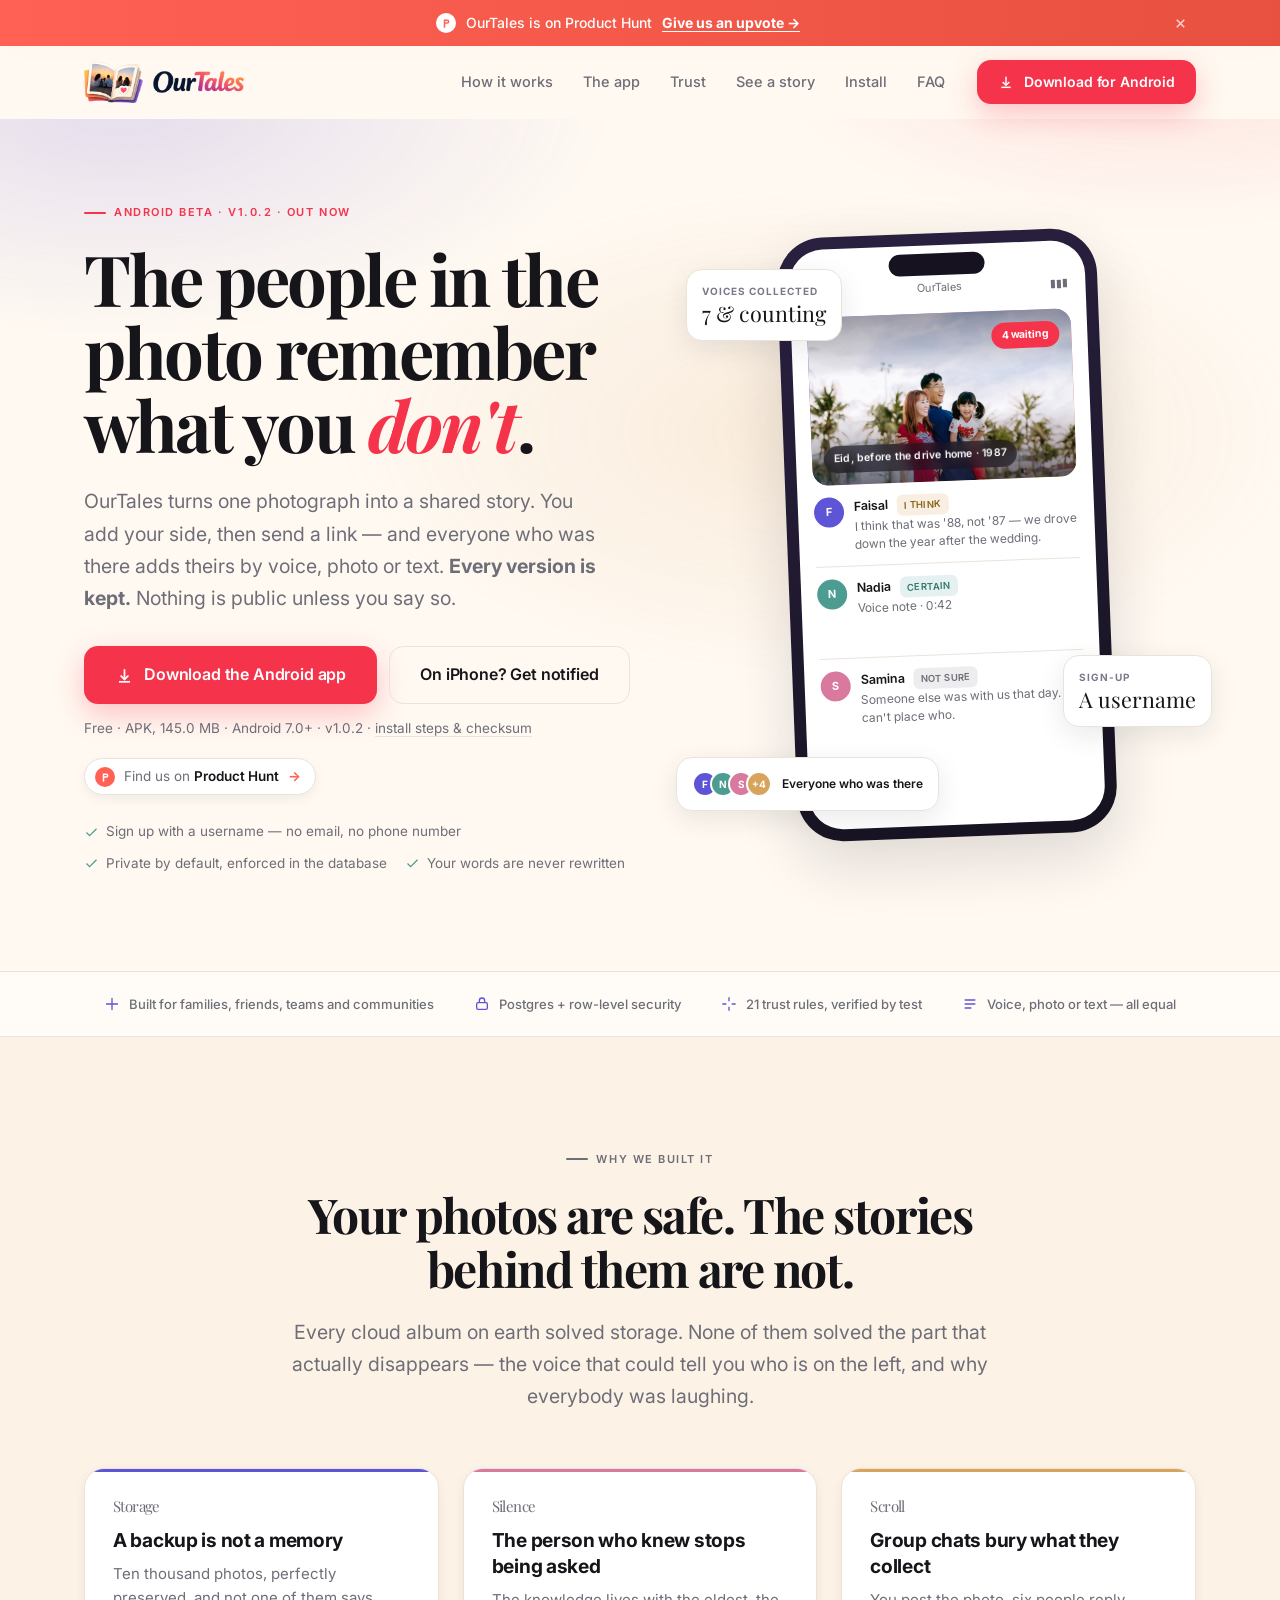
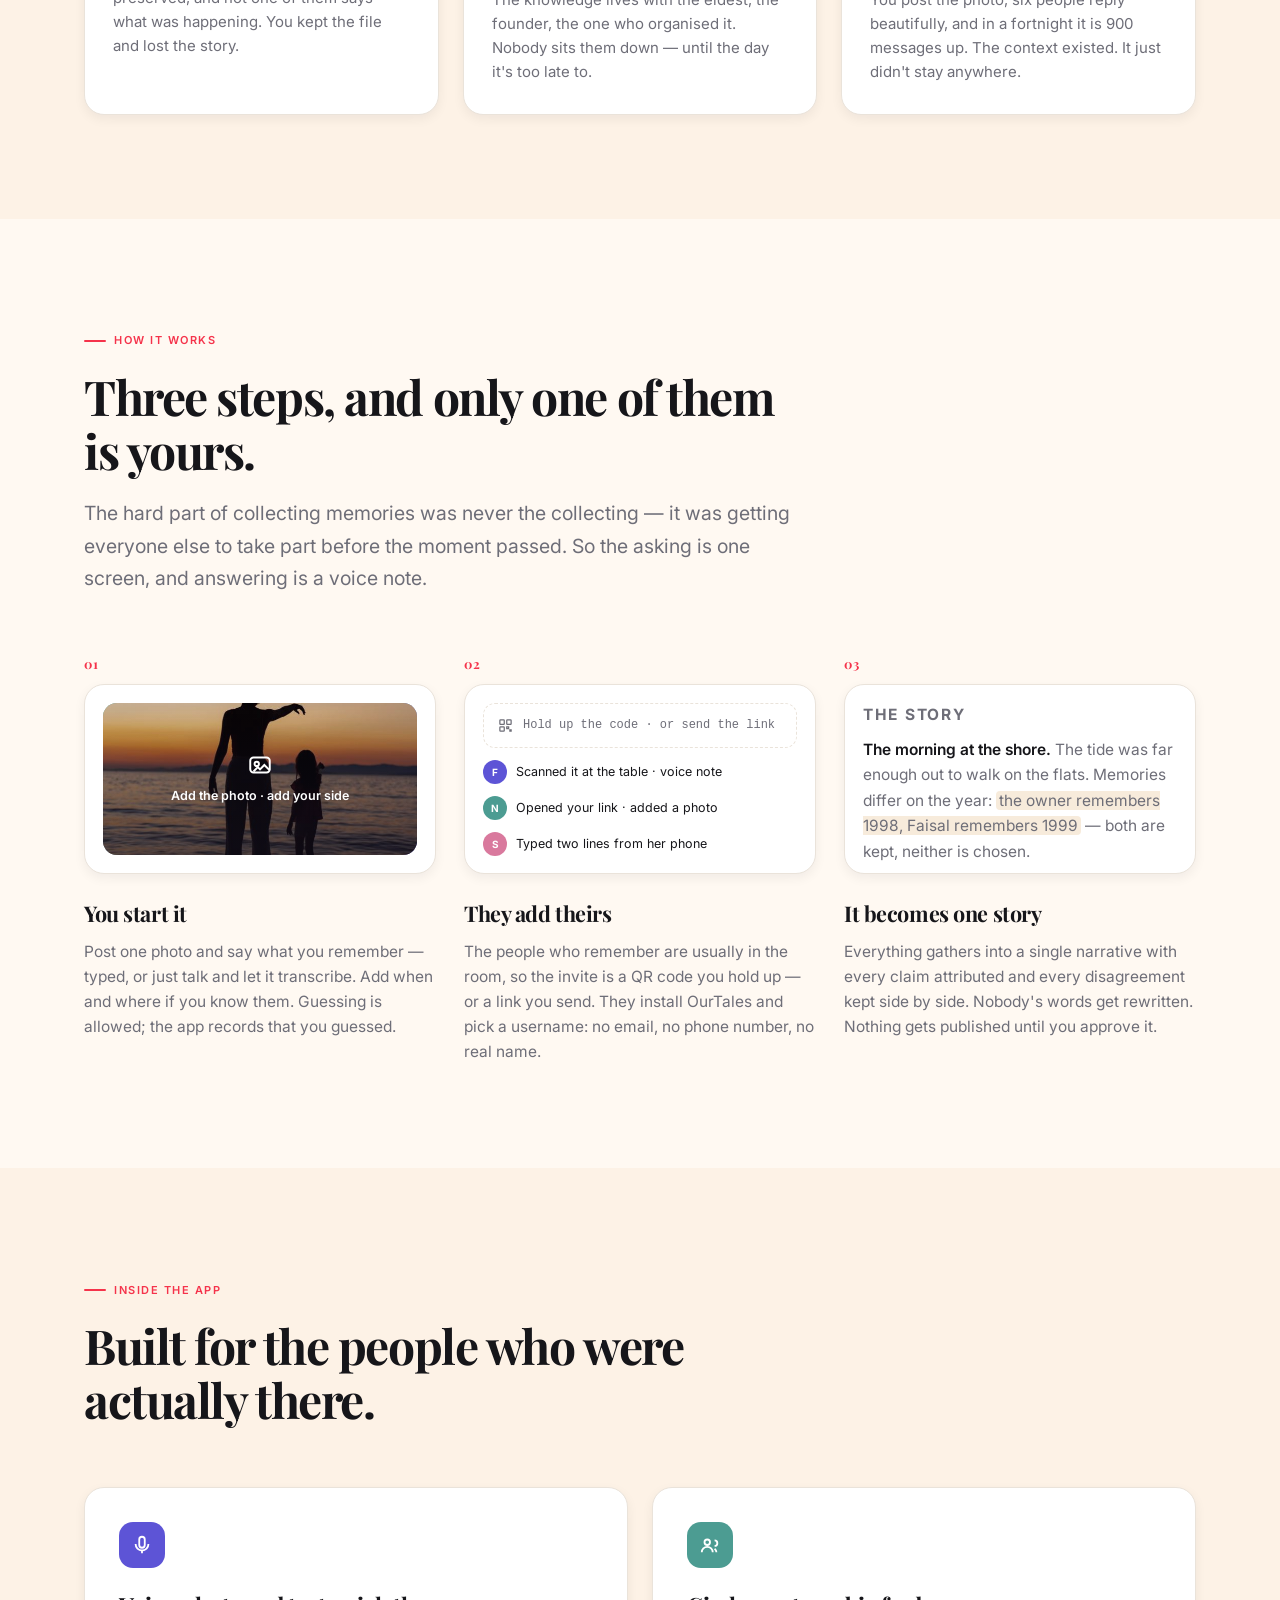
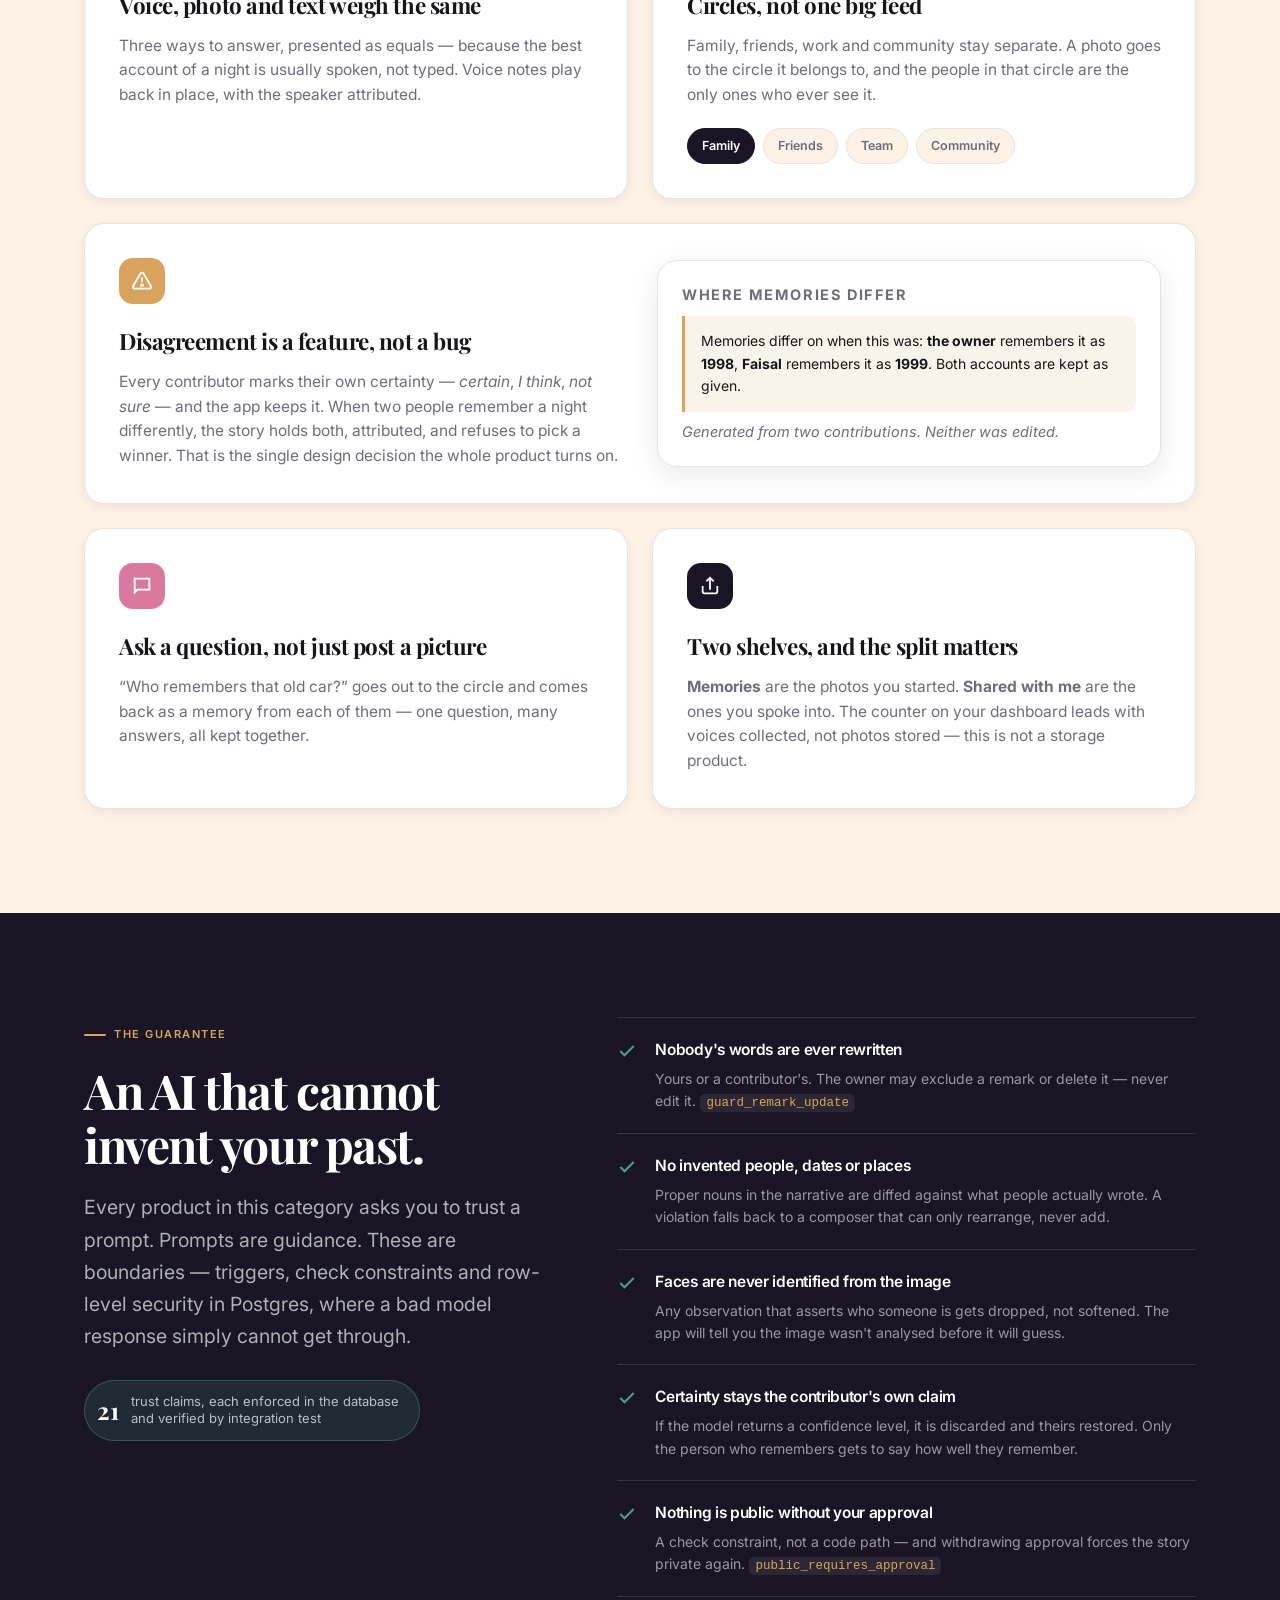
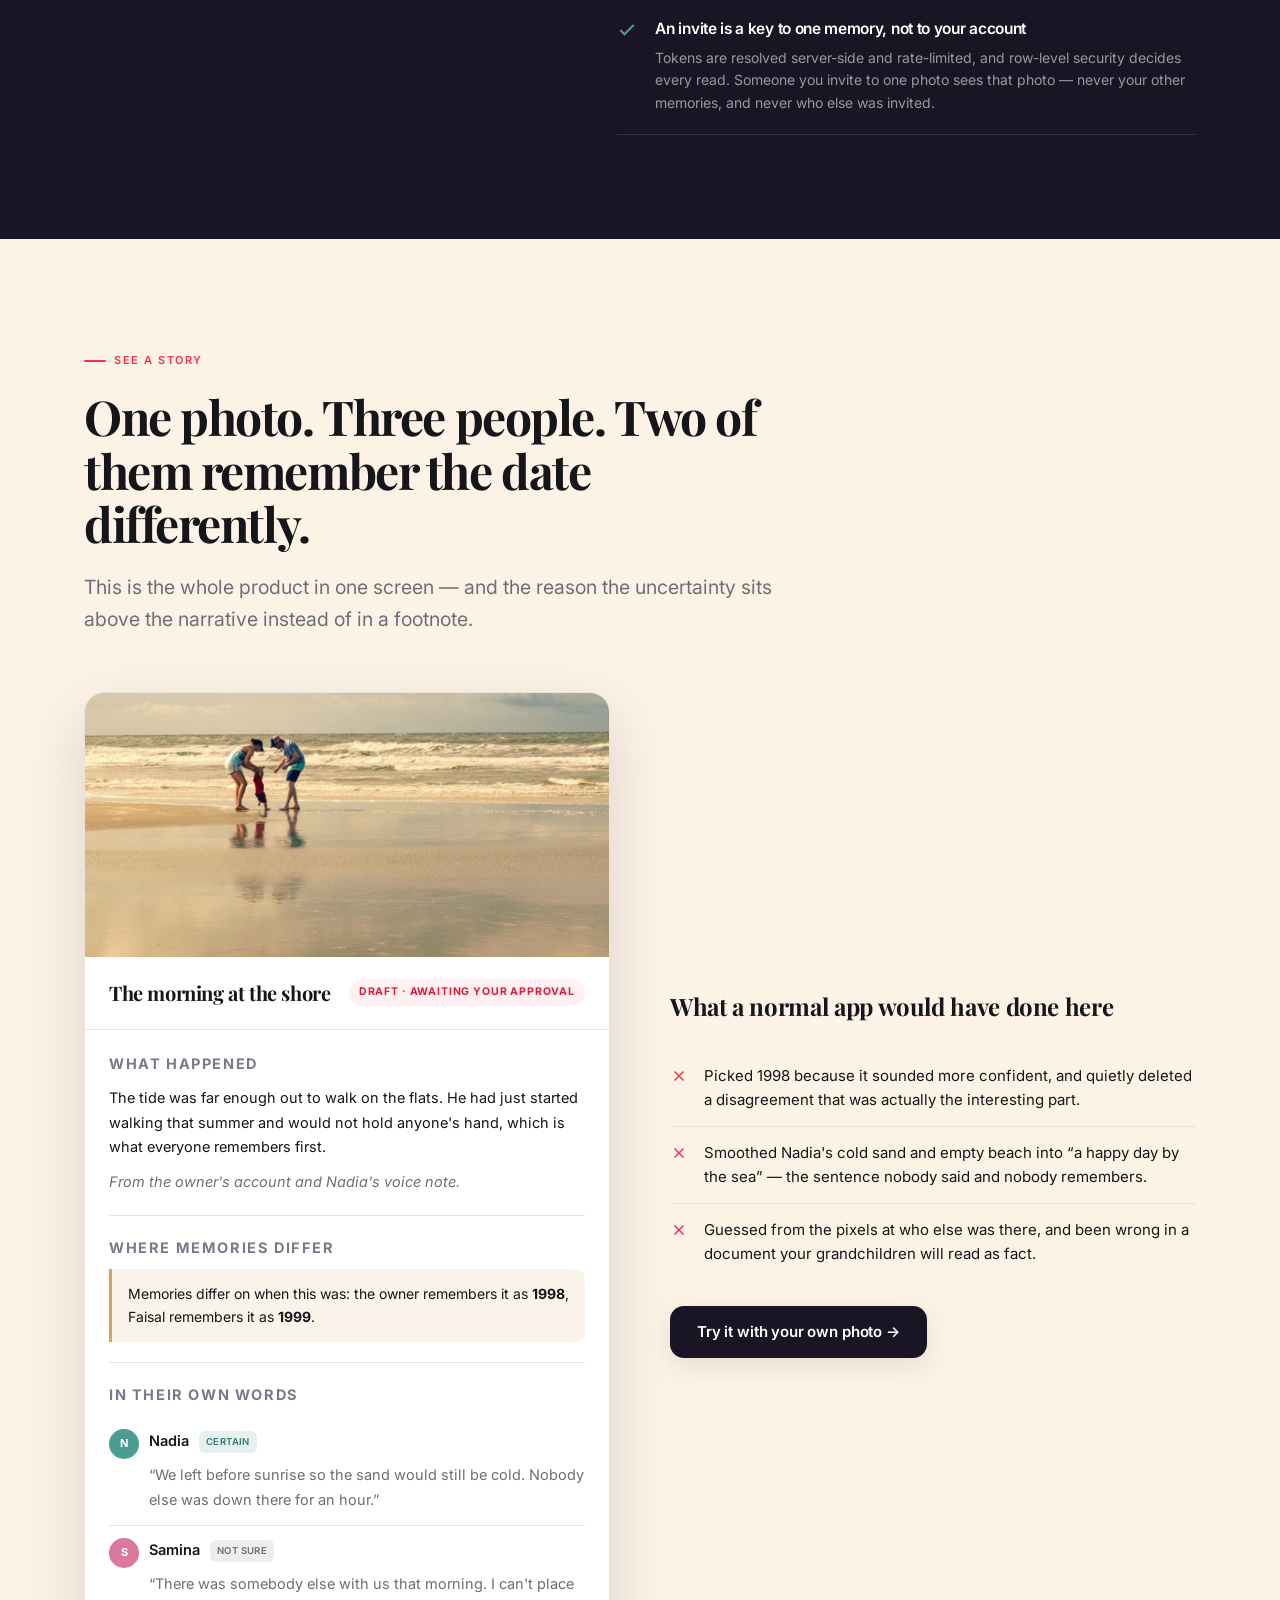
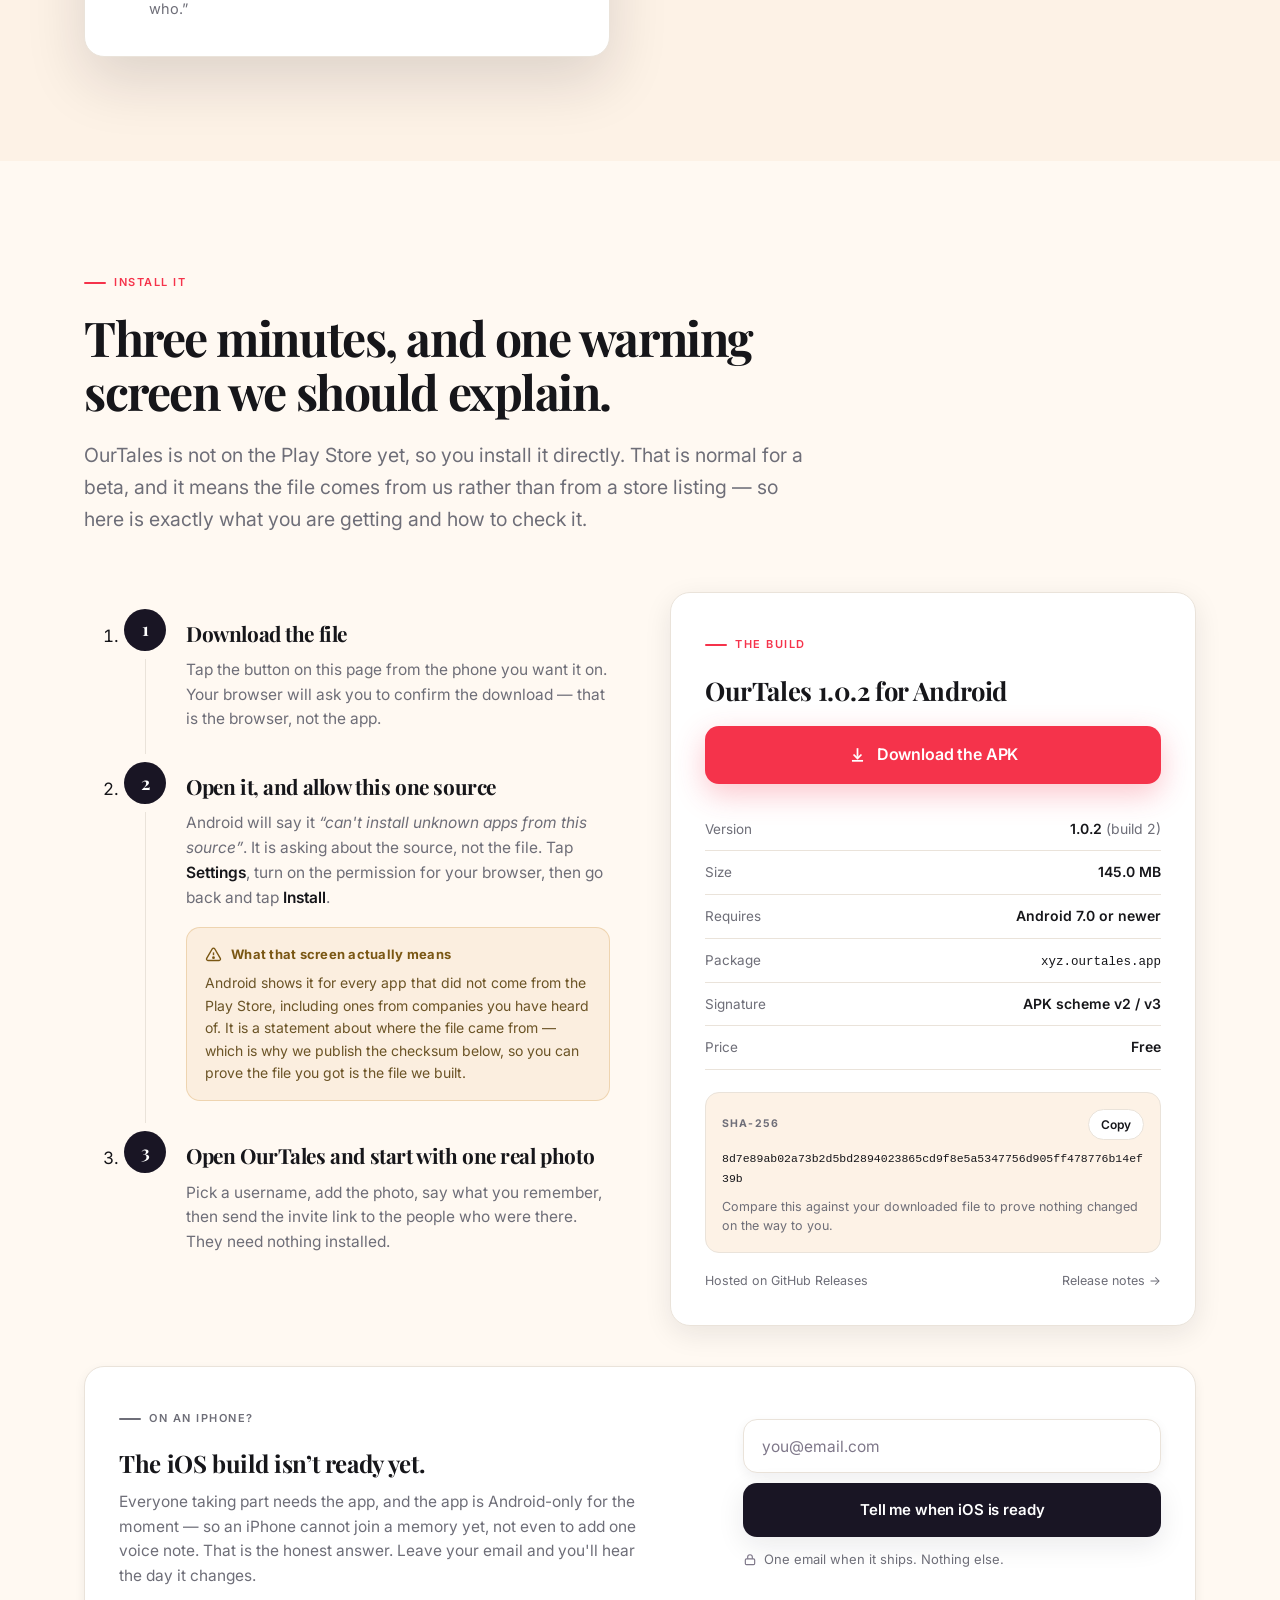
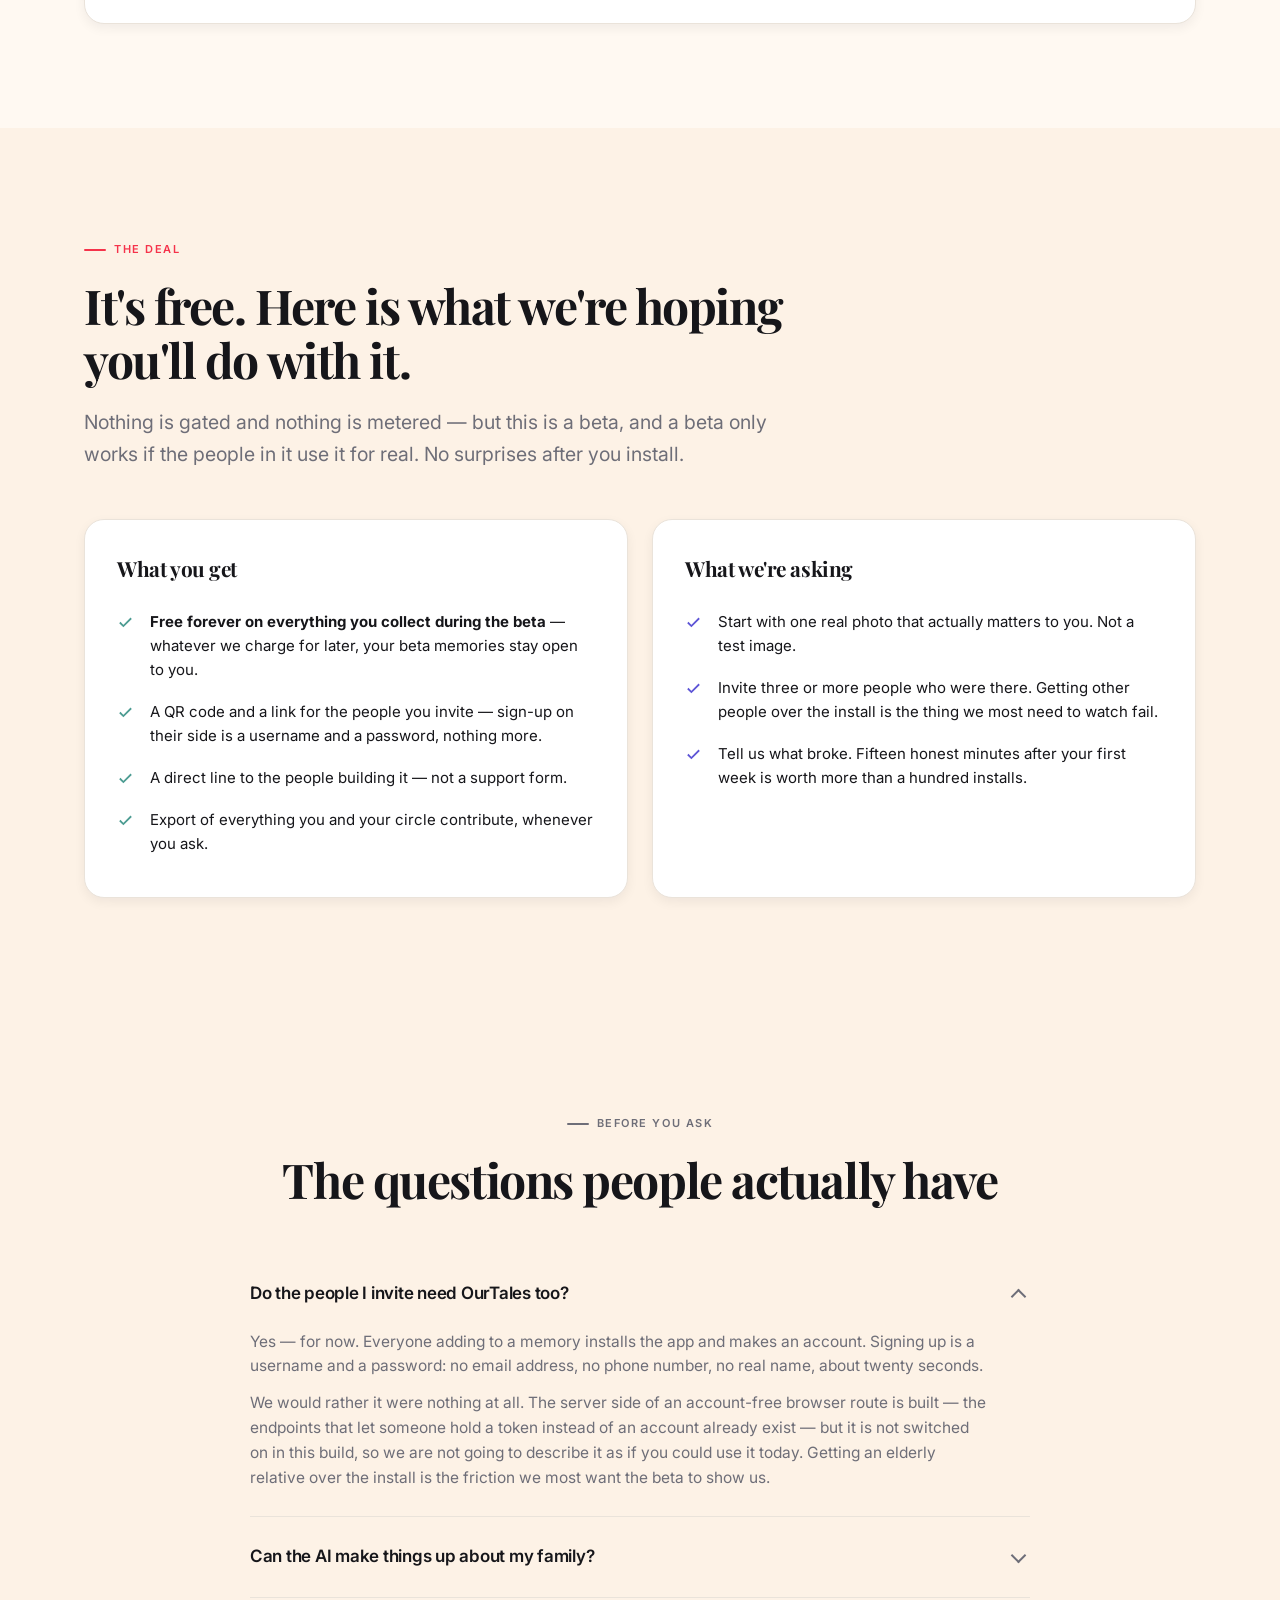
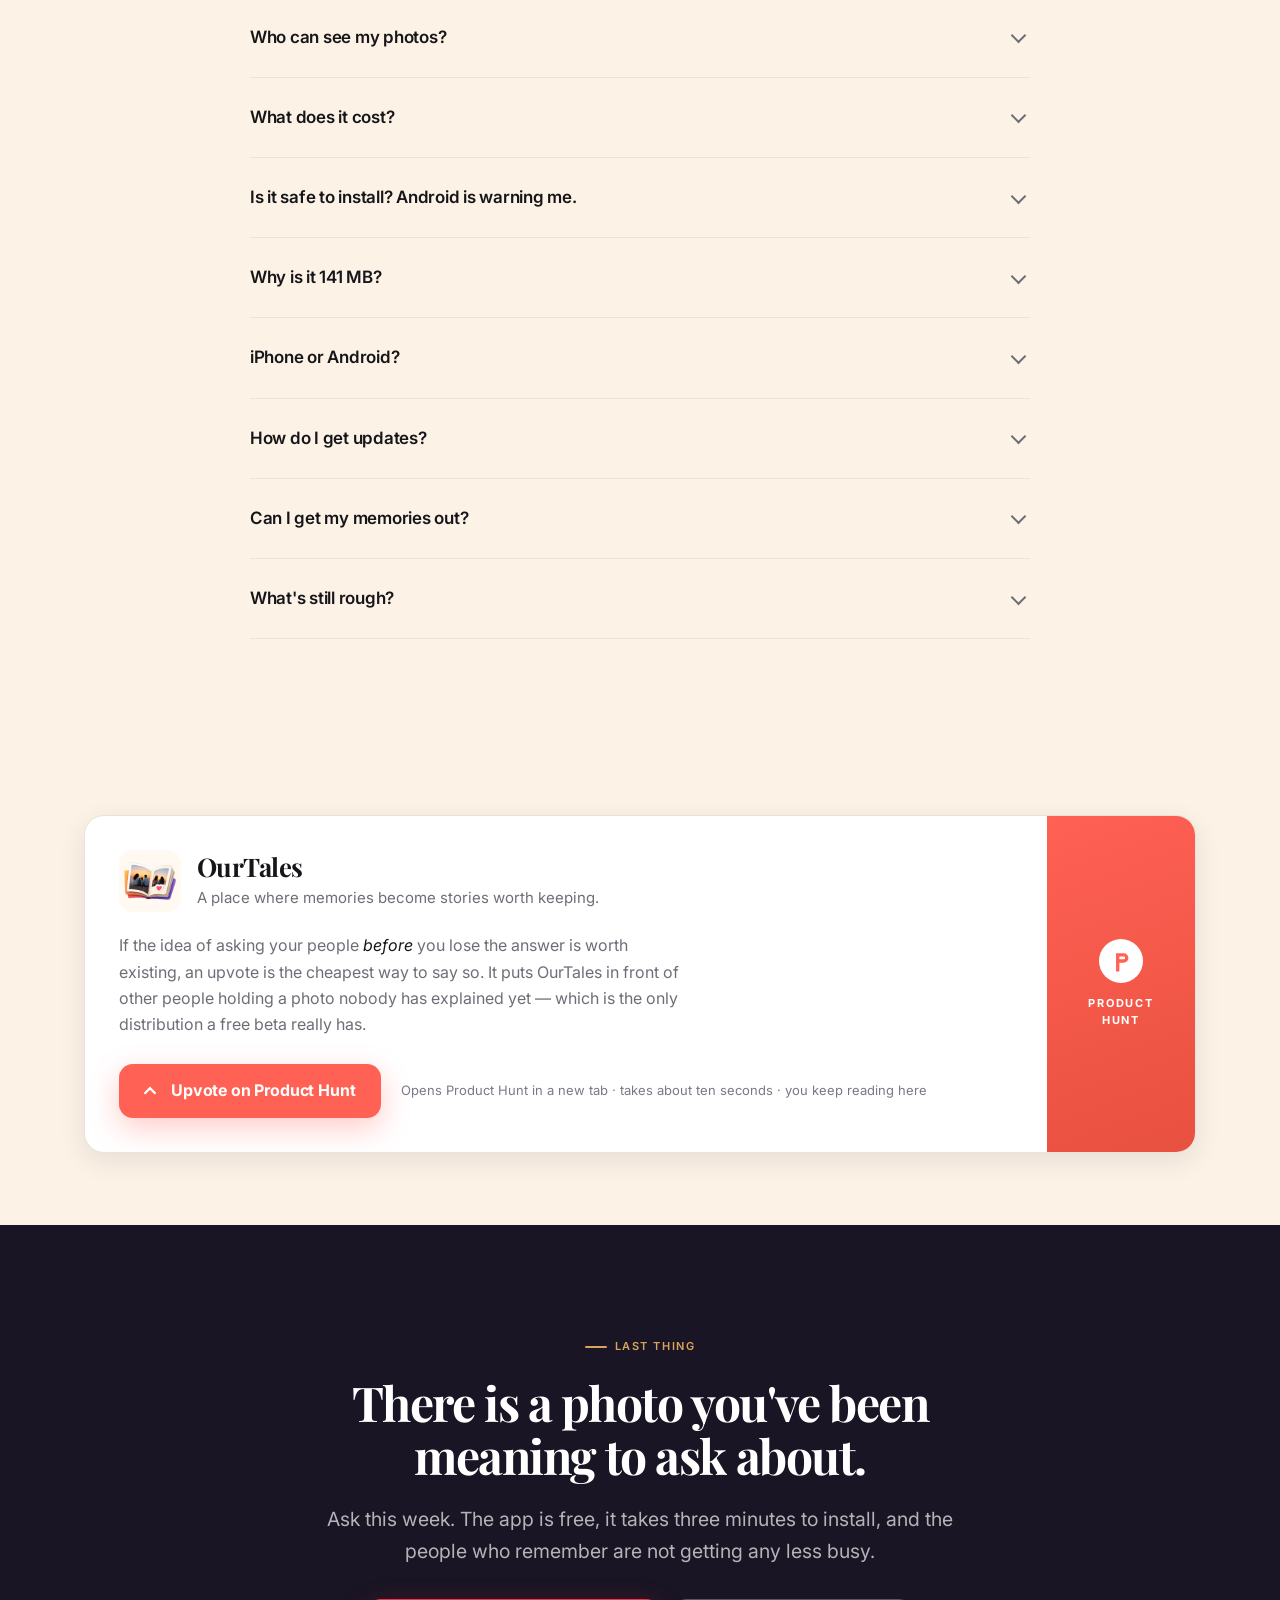
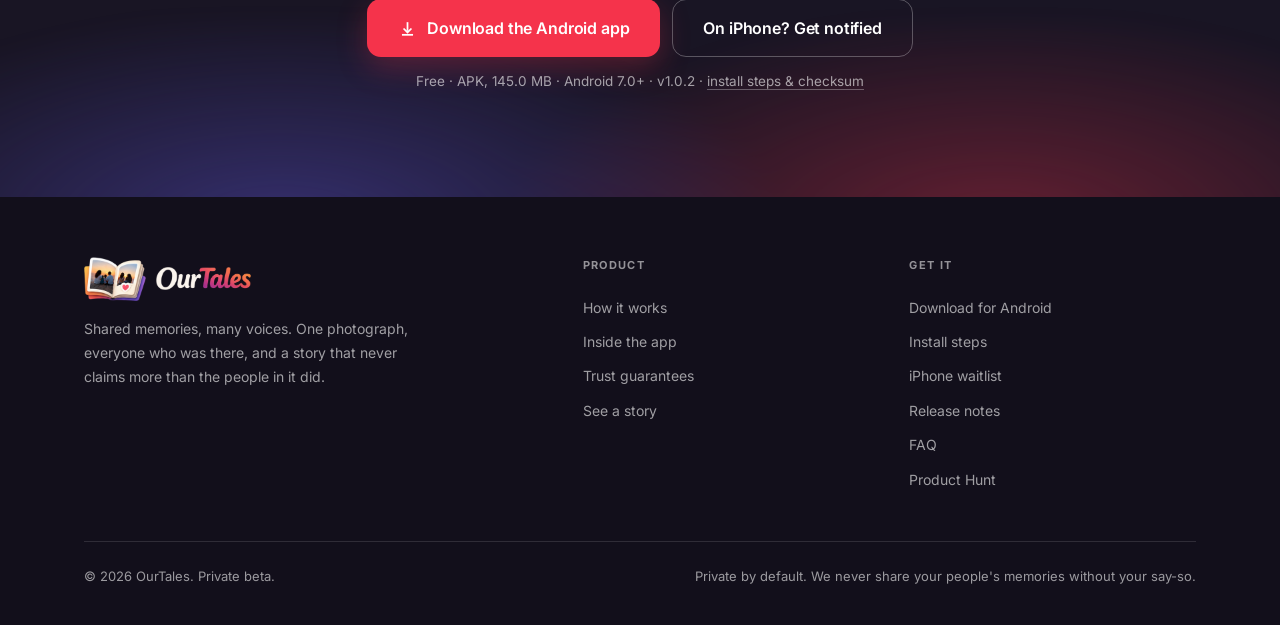
==== commit fe68e131: "Put real photographs where the gradient placeholders were The hero phone, step one and the story car" ====
--- a/index.html
+++ b/index.html
@@ -131,8 +131,8 @@
     <!-- alt="" on both halves: the link already carries the accessible name,
          and two images inside it would otherwise announce twice. -->
     <a class="brand" href="#top" aria-label="OurTales home">
-      <img class="brand__mark" src="assets/img/ourtales-mark.png" width="366" height="261" alt="">
-      <img class="brand__word" src="assets/img/ourtales-wordmark.png" width="456" height="110" alt="">
+      <img class="brand__mark" src="assets/img/ourtales-mark.png" width="185" height="132" alt="">
+      <img class="brand__word" src="assets/img/ourtales-wordmark.png" width="286" height="69" alt="">
     </a>
 
     <nav class="nav" aria-label="Primary">
@@ -228,15 +228,17 @@
             <div class="phone__bar"><span>9:41</span><span>OurTales</span><span>▮▮▮</span></div>
             <div class="phone__body">
               <div class="plate">
+                <img class="plate__img" src="assets/img/photo-gathering.jpg" width="760" height="570"
+                     alt="A family standing together outdoors, laughing at something off to one side." decoding="async">
                 <span class="plate__count">4 waiting</span>
-                <span class="plate__tag">The kitchen, Eid 1987</span>
+                <span class="plate__tag">Eid, before the drive home · 1987</span>
               </div>
 
               <div class="remark">
                 <span class="remark__avatar" style="background:#5D54D6">F</span>
                 <div>
                   <p class="remark__name">Faisal <span class="chip chip--think">I think</span></p>
-                  <p class="remark__text">That's Ammi's kitchen before the extension. I think it was '88, not '87.</p>
+                  <p class="remark__text">I think that was '88, not '87 — we drove down the year after the wedding.</p>
                 </div>
               </div>
 
@@ -261,7 +263,7 @@
                 <span class="remark__avatar" style="background:#D9799D">S</span>
                 <div>
                   <p class="remark__name">Samina <span class="chip chip--unsure">Not sure</span></p>
-                  <p class="remark__text">Someone is holding a tray on the left. I can't place them.</p>
+                  <p class="remark__text">Someone else was with us that day. I can't place who.</p>
                 </div>
               </div>
             </div>
@@ -358,7 +360,9 @@
         <article class="step reveal">
           <div class="step__art">
             <div class="mini-upload">
-              <div>
+              <img src="assets/img/photo-sunset.jpg" width="620" height="465" loading="lazy" decoding="async"
+                   alt="Two figures silhouetted against a sunset over water, one pointing out to sea.">
+              <div class="mini-upload__label">
                 <svg viewBox="0 0 24 24" fill="none" stroke="currentColor" stroke-width="1.8" aria-hidden="true">
                   <rect x="3" y="5" width="18" height="14" rx="3"/><circle cx="9" cy="11" r="2"/><path d="m21 17-5-5-4 4-2-2-4 4"/>
                 </svg>
@@ -388,9 +392,9 @@
           <div class="step__art">
             <p class="story-card__label">The story</p>
             <p class="mini-story">
-              <b>The kitchen, Eid.</b> The table had been carried in from the yard.
-              Memories differ on the year: <span class="u">the owner remembers 1987, Faisal
-              remembers 1988</span> — both are kept, neither is chosen.
+              <b>The morning at the shore.</b> The tide was far enough out to walk on the
+              flats. Memories differ on the year: <span class="u">the owner remembers 1998,
+              Faisal remembers 1999</span> — both are kept, neither is chosen.
             </p>
             <div class="mini-row"><span class="chip chip--certain">Certain</span> <span class="chip chip--think">I think</span> <span class="chip chip--unsure">Not sure</span></div>
           </div>
@@ -447,7 +451,7 @@
                 <p class="story-card__label">Where memories differ</p>
                 <div class="conflict">
                   Memories differ on when this was: <b>the owner</b> remembers it as
-                  <b>1987</b>, <b>Faisal</b> remembers it as <b>1988</b>. Both accounts are
+                  <b>1998</b>, <b>Faisal</b> remembers it as <b>1999</b>. Both accounts are
                   kept as given.
                 </div>
                 <p class="attrib">Generated from two contributions. Neither was edited.</p>
@@ -550,22 +554,25 @@
 
       <div class="demo__grid">
         <div class="story-card reveal">
+          <img class="story-card__photo" src="assets/img/photo-shore.jpg" width="1160" height="870"
+               loading="lazy" decoding="async"
+               alt="Two adults bending down to a small child at the edge of the sea on a wide, wet beach.">
           <div class="story-card__head">
-            <h3>The kitchen, Eid</h3>
+            <h3>The morning at the shore</h3>
             <span class="story-card__badge">Draft · awaiting your approval</span>
           </div>
           <div class="story-card__body">
             <section class="story-card__section">
               <p class="story-card__label">What happened</p>
-              <p>The table had been carried in from the yard because the kitchen was the only room warm enough. The food was already out when the photograph was taken.</p>
+              <p>The tide was far enough out to walk on the flats. He had just started walking that summer and would not hold anyone's hand, which is what everyone remembers first.</p>
               <p class="attrib">From the owner's account and Nadia's voice note.</p>
             </section>
 
             <section class="story-card__section">
               <p class="story-card__label">Where memories differ</p>
               <div class="conflict">
-                Memories differ on when this was: the owner remembers it as <b>1987</b>,
-                Faisal remembers it as <b>1988</b>.
+                Memories differ on when this was: the owner remembers it as <b>1998</b>,
+                Faisal remembers it as <b>1999</b>.
               </div>
             </section>
 
@@ -575,14 +582,14 @@
                 <span class="remark__avatar" style="background:#4C9C92">N</span>
                 <div>
                   <p class="remark__name">Nadia <span class="chip chip--certain">Certain</span></p>
-                  <p class="remark__text">“Ammi wouldn't let anyone start until the neighbours arrived. We waited forty minutes.”</p>
+                  <p class="remark__text">“We left before sunrise so the sand would still be cold. Nobody else was down there for an hour.”</p>
                 </div>
               </div>
               <div class="remark">
                 <span class="remark__avatar" style="background:#D9799D">S</span>
                 <div>
                   <p class="remark__name">Samina <span class="chip chip--unsure">Not sure</span></p>
-                  <p class="remark__text">“Someone is holding a tray on the left. I can't place them.”</p>
+                  <p class="remark__text">“There was somebody else with us that morning. I can't place who.”</p>
                 </div>
               </div>
             </section>
@@ -594,15 +601,15 @@
           <ul class="demo__points">
             <li>
               <svg viewBox="0 0 24 24" fill="none" stroke="currentColor" stroke-width="2" aria-hidden="true"><path d="M18 6 6 18M6 6l12 12"/></svg>
-              <span>Picked 1987 because it sounded more confident, and quietly deleted a disagreement that was actually the interesting part.</span>
+              <span>Picked 1998 because it sounded more confident, and quietly deleted a disagreement that was actually the interesting part.</span>
             </li>
             <li>
               <svg viewBox="0 0 24 24" fill="none" stroke="currentColor" stroke-width="2" aria-hidden="true"><path d="M18 6 6 18M6 6l12 12"/></svg>
-              <span>Smoothed Nadia's forty minutes into “the family gathered warmly” — the sentence nobody said and nobody remembers.</span>
+              <span>Smoothed Nadia's cold sand and empty beach into “a happy day by the sea” — the sentence nobody said and nobody remembers.</span>
             </li>
             <li>
               <svg viewBox="0 0 24 24" fill="none" stroke="currentColor" stroke-width="2" aria-hidden="true"><path d="M18 6 6 18M6 6l12 12"/></svg>
-              <span>Guessed at the person holding the tray from the pixels, and been wrong in a document your grandchildren will read as fact.</span>
+              <span>Guessed from the pixels at who else was there, and been wrong in a document your grandchildren will read as fact.</span>
             </li>
           </ul>
           <a class="btn btn--ink" href="#download" data-cta="story" style="margin-top:26px">Try it with your own photo →</a>
@@ -902,8 +909,8 @@
         <!-- The footer ground is near-black, so the wordmark's navy "Our"
              would vanish here — this variant repaints it cream. -->
         <a class="brand" href="#top" aria-label="OurTales home">
-          <img class="brand__mark" src="assets/img/ourtales-mark.png" width="366" height="261" alt="">
-          <img class="brand__word" src="assets/img/ourtales-wordmark-onink.png" width="456" height="110" alt="">
+          <img class="brand__mark" src="assets/img/ourtales-mark.png" width="185" height="132" alt="">
+          <img class="brand__word" src="assets/img/ourtales-wordmark-onink.png" width="286" height="69" alt="">
         </a>
         <p>Shared memories, many voices. One photograph, everyone who was there, and a story that never claims more than the people in it did.</p>
       </div>
--- a/assets/css/styles.css
+++ b/assets/css/styles.css
@@ -396,9 +396,15 @@
   height: 168px; border-radius: 16px; position: relative; overflow: hidden;
   background: linear-gradient(140deg, #5D54D6 0%, #D9799D 52%, #D8A45D 100%);
 }
+.plate__img { position: absolute; inset: 0; width: 100%; height: 100%; object-fit: cover; }
+/* A scrim, not decoration: the caption and the counter sit on top of a real
+   photograph now, and neither may depend on what the photograph happens to
+   look like behind them. */
 .plate::after {
-  content: ""; position: absolute; inset: 0;
-  background: radial-gradient(70% 60% at 30% 25%, rgba(255,255,255,0.32), transparent 60%);
+  content: ""; position: absolute; inset: 0; z-index: 1;
+  background:
+    linear-gradient(to top, rgba(20, 16, 30, 0.55) 0%, rgba(20, 16, 30, 0) 42%),
+    linear-gradient(to bottom, rgba(20, 16, 30, 0.35) 0%, rgba(20, 16, 30, 0) 34%);
 }
 .plate__tag {
   position: absolute; left: 12px; bottom: 12px; z-index: 2;
@@ -521,8 +527,14 @@
 @media (max-width: 860px) { .steps { grid-template-columns: 1fr; gap: 44px; } }
 
 .mini-upload {
-  height: 100%; border-radius: 14px; display: grid; place-items: center;
+  height: 100%; border-radius: 14px; position: relative; overflow: hidden;
   background: linear-gradient(140deg, #4C9C92, #5D54D6); color: #fff; text-align: center;
+}
+.mini-upload img { position: absolute; inset: 0; width: 100%; height: 100%; object-fit: cover; }
+.mini-upload__label {
+  position: absolute; inset: 0; z-index: 1;
+  display: grid; place-content: center; padding: 12px;
+  background: linear-gradient(to top, rgba(20, 16, 30, 0.62), rgba(20, 16, 30, 0.18));
 }
 .mini-upload span { font-size: 12.5px; font-weight: 600; }
 .mini-upload svg { width: 26px; height: 26px; margin: 0 auto 8px; }
@@ -594,6 +606,17 @@
 .story-card {
   background: var(--surface); border-radius: var(--r-card); border: 1px solid var(--hairline);
   box-shadow: var(--shadow-lg); overflow: hidden;
+}
+/* Fixed aspect rather than fixed height, so the photograph crops the same way
+   at every width instead of squashing on a phone. The cream underneath is what
+   shows while it loads. */
+.story-card__photo {
+  width: 100%; aspect-ratio: 16 / 9; max-height: 264px;
+  object-fit: cover; display: block;
+  /* The people in this frame sit low and slightly left of centre; a default
+     centre crop cuts them off at the bottom when the card goes full width. */
+  object-position: 46% 62%;
+  background: var(--cream-deep);
 }
 .story-card__head {
   padding: 20px 24px; border-bottom: 1px solid var(--hairline);
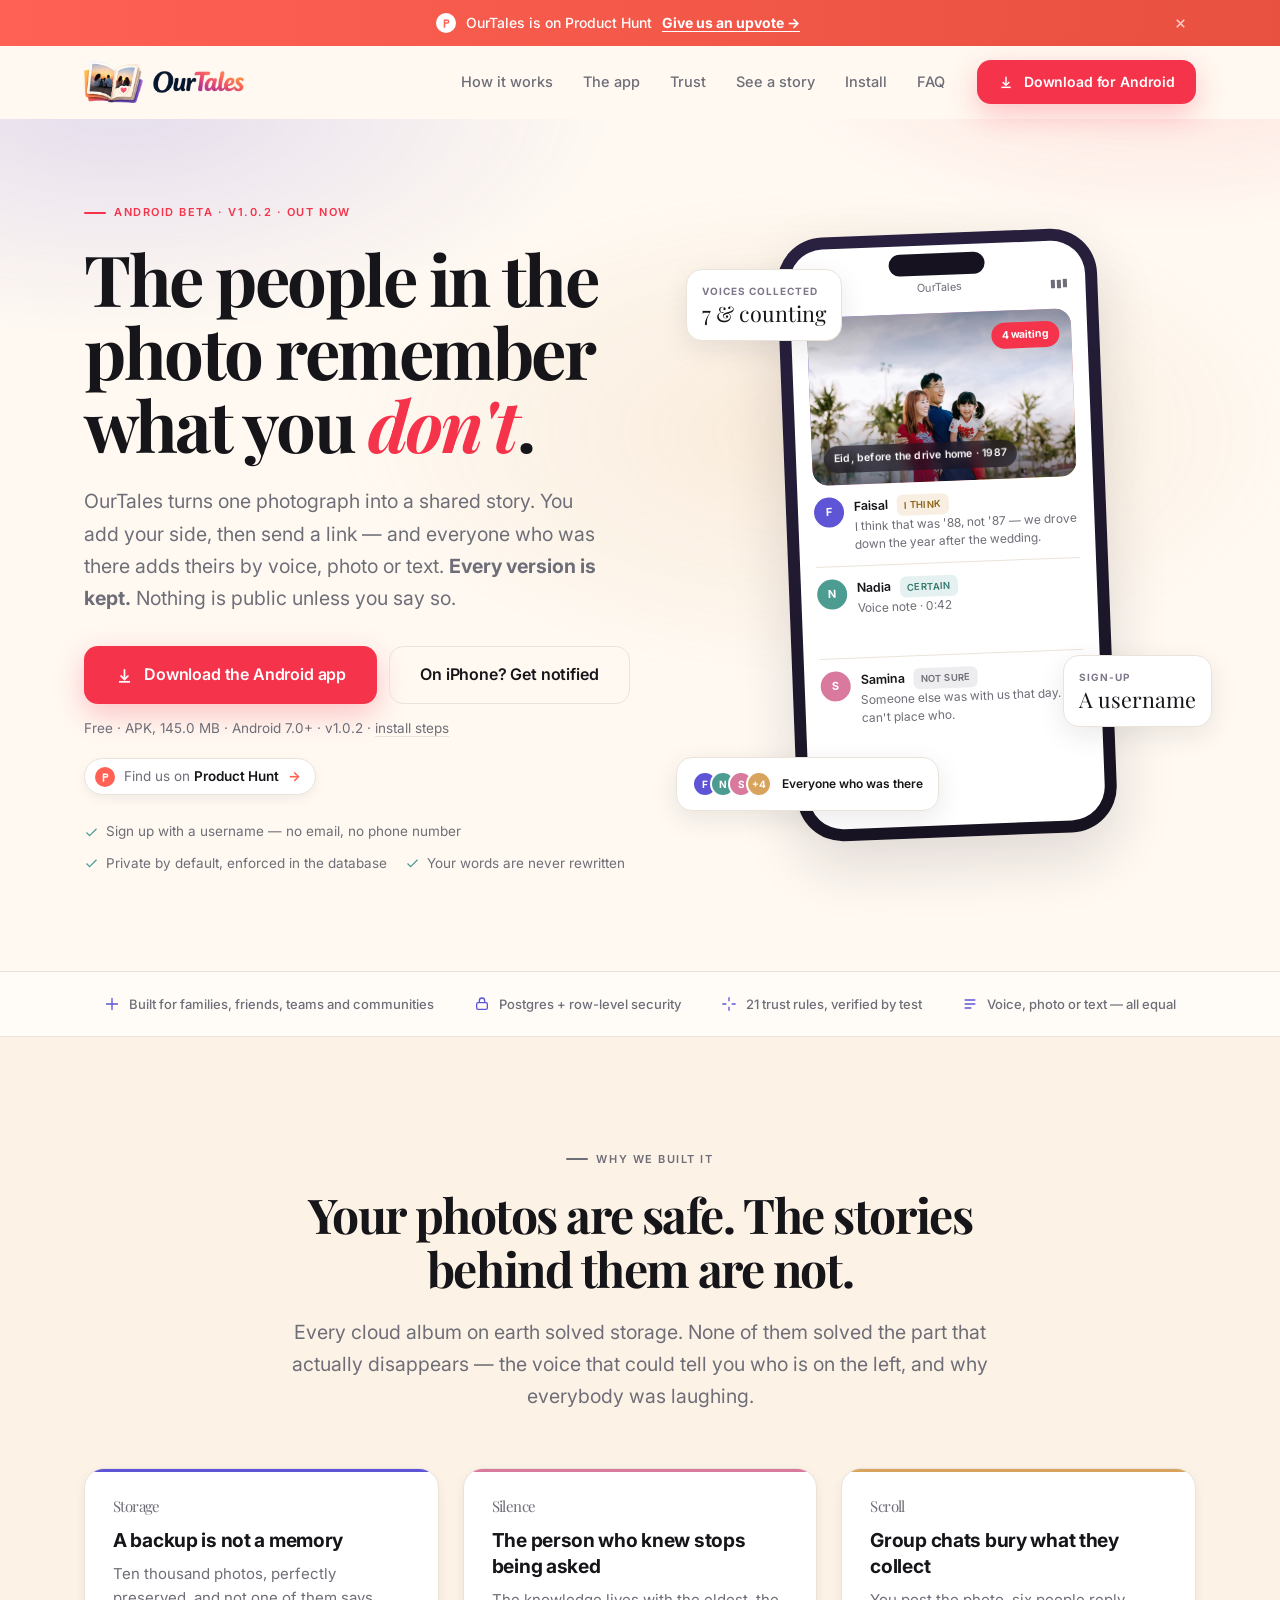
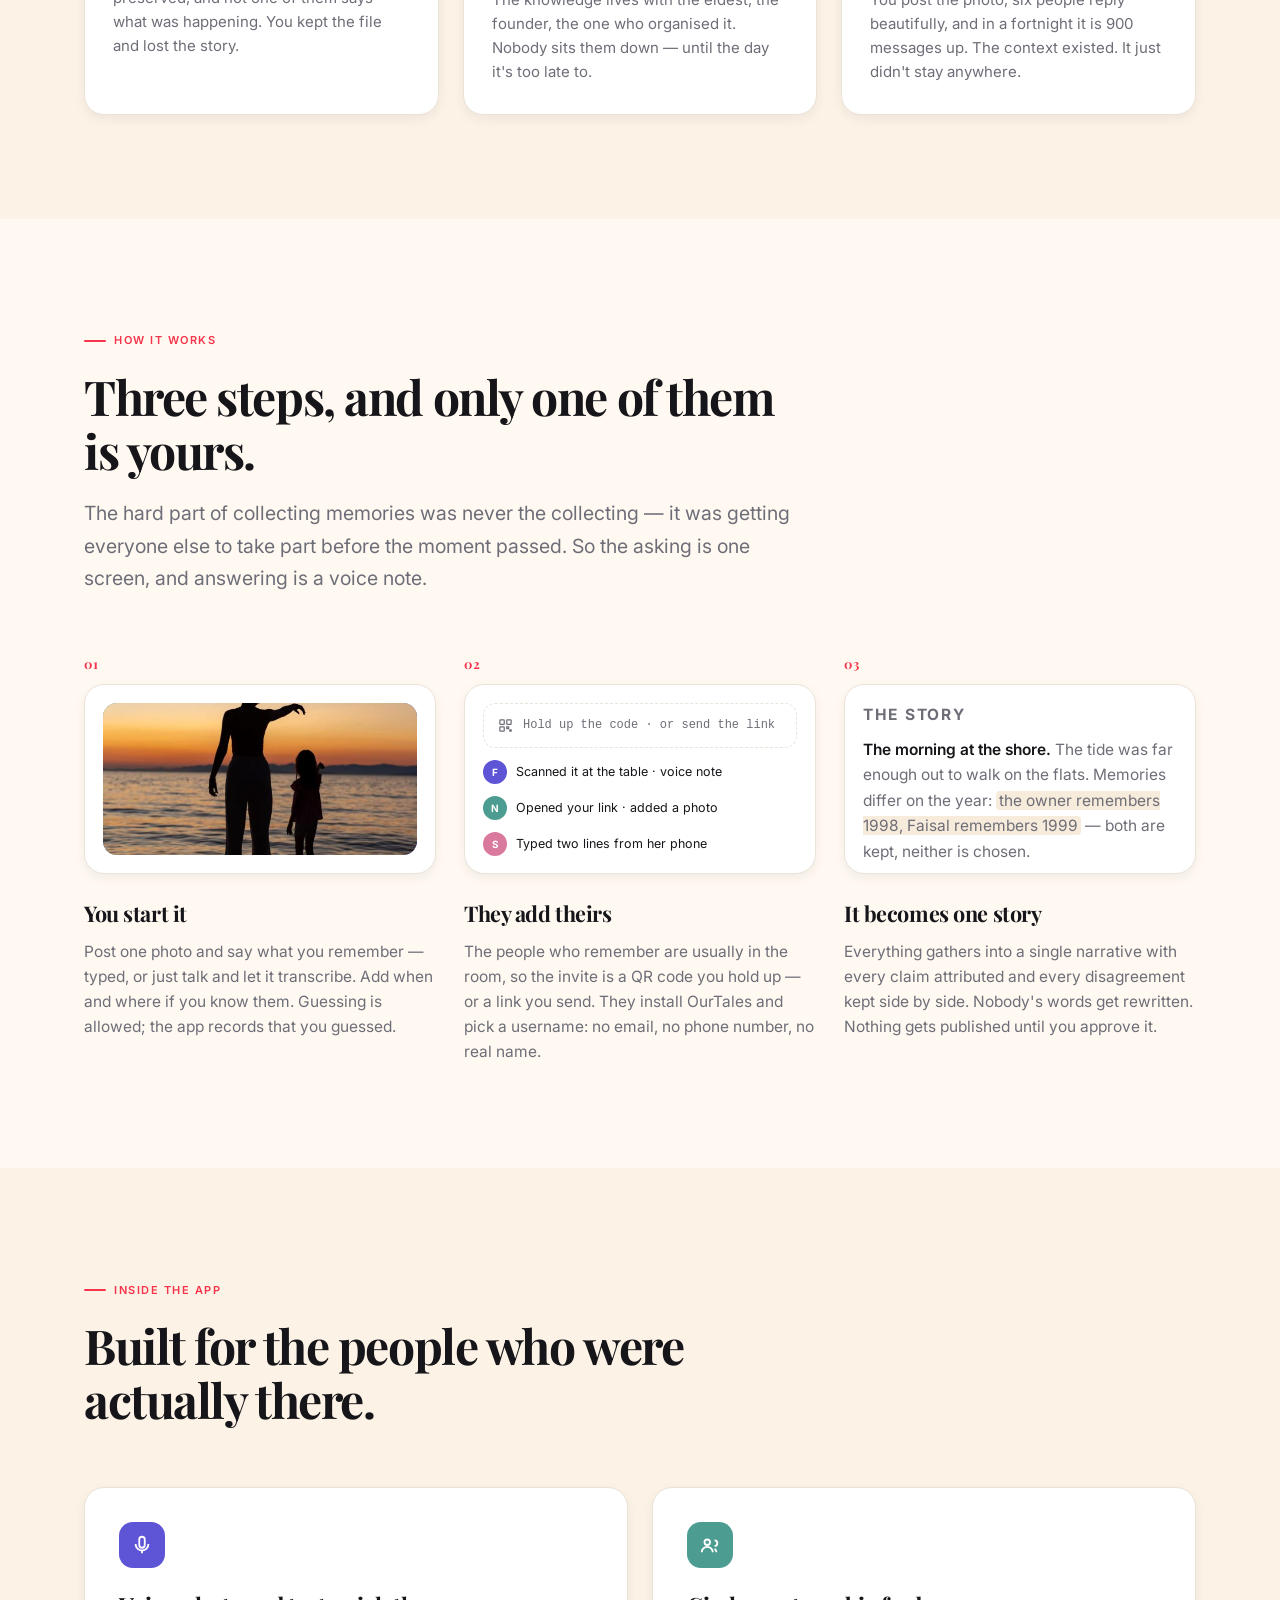
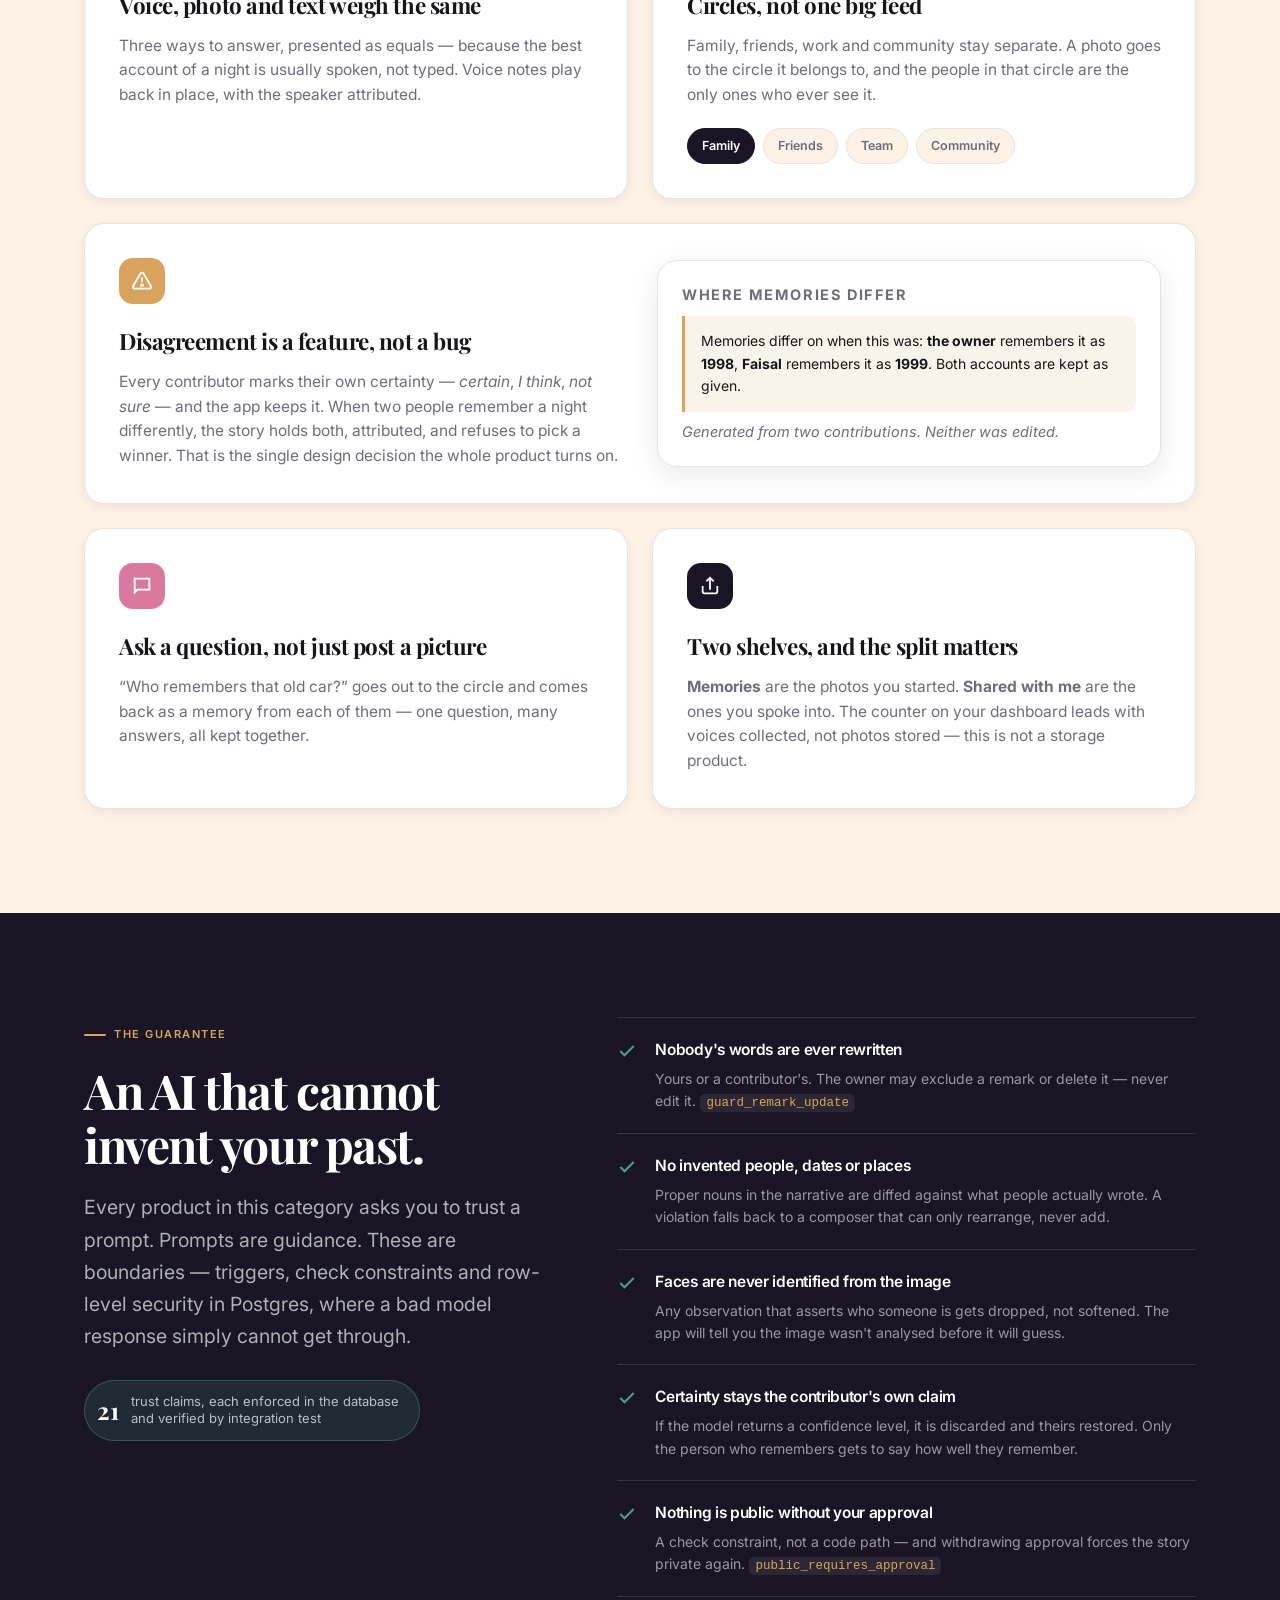
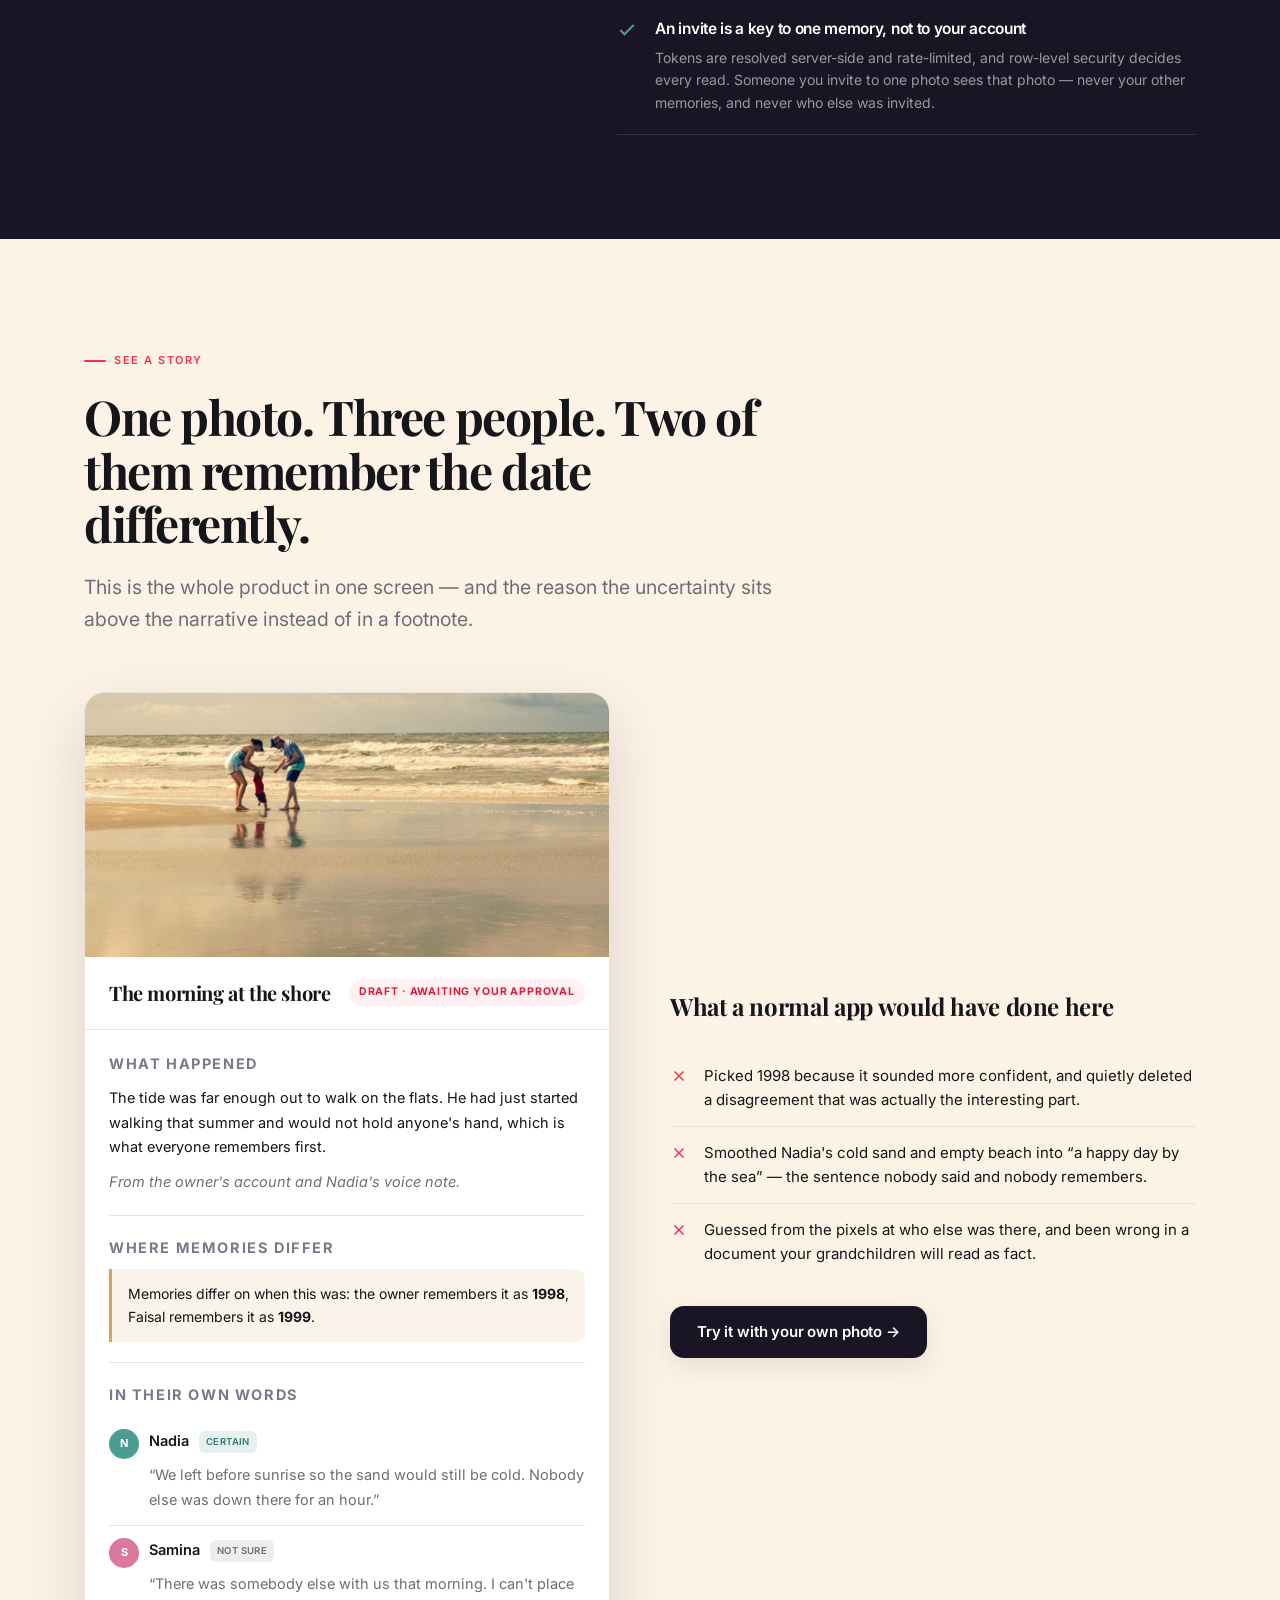
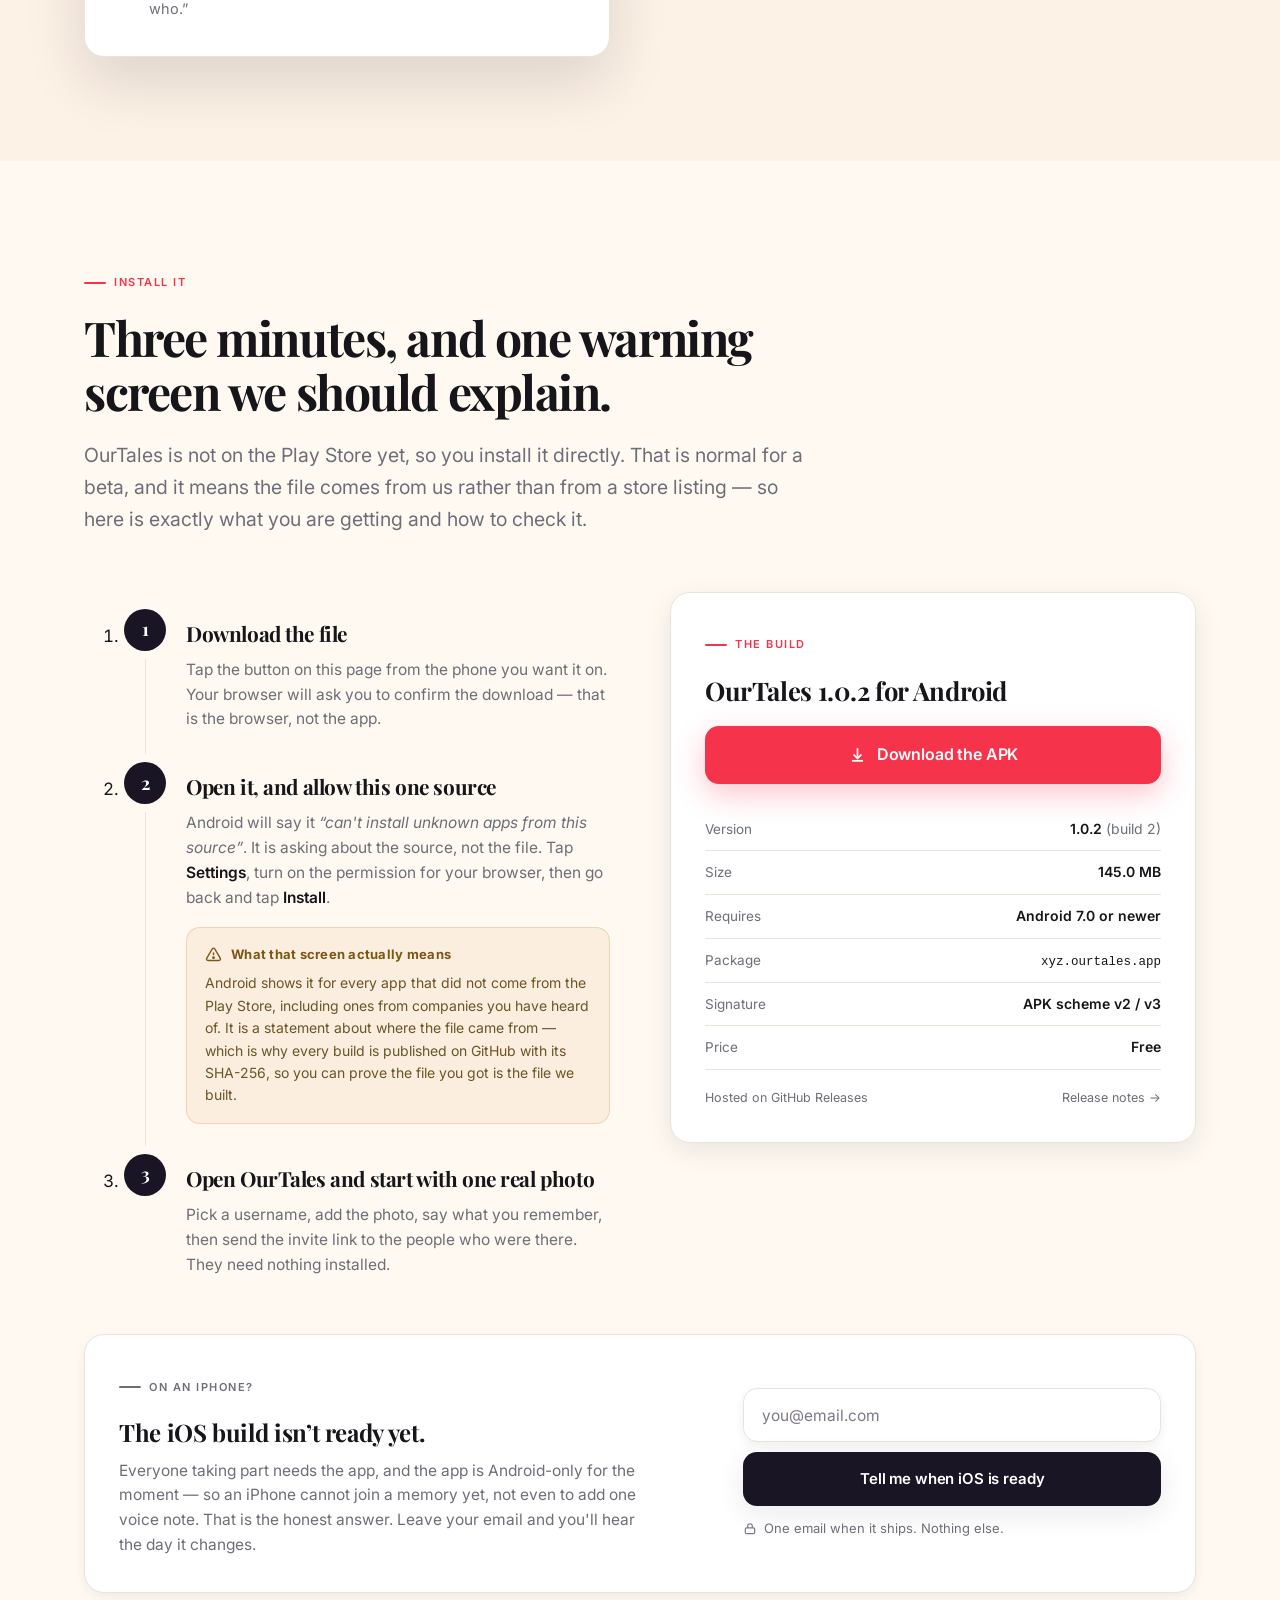
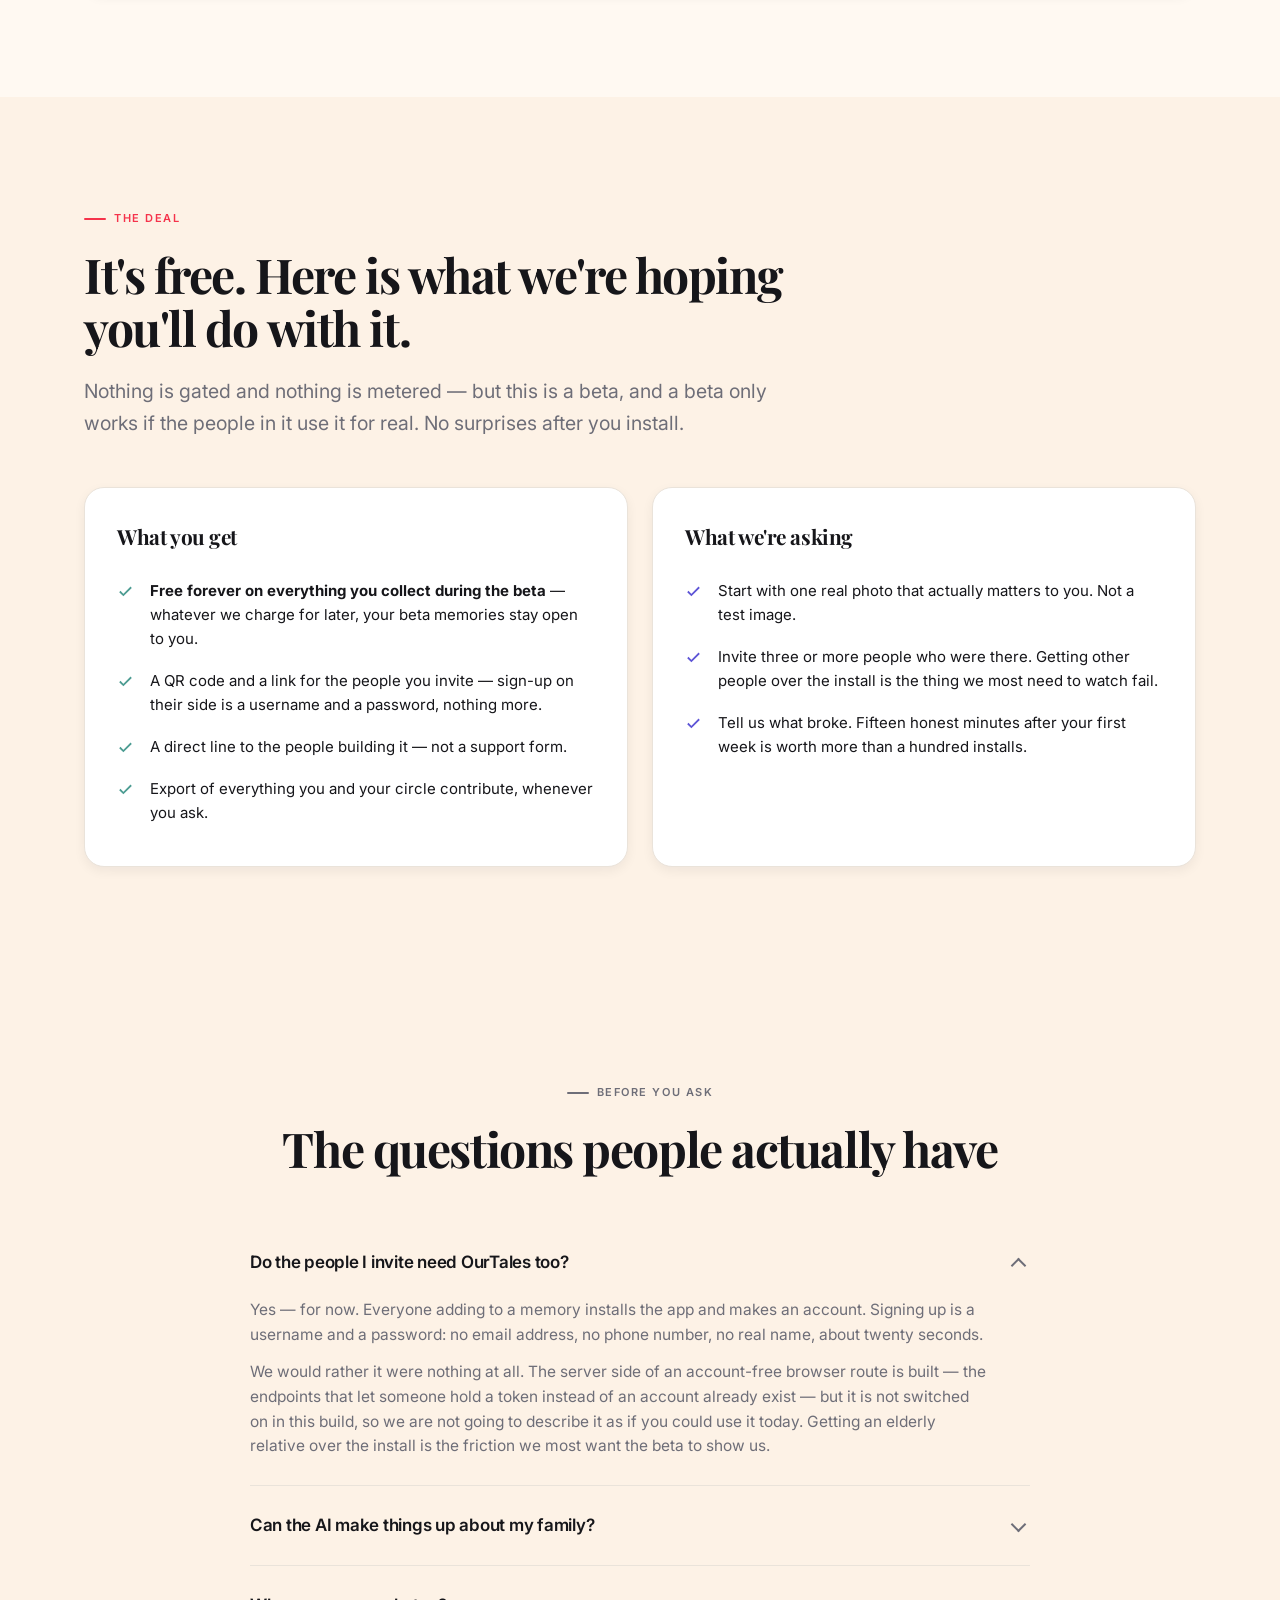
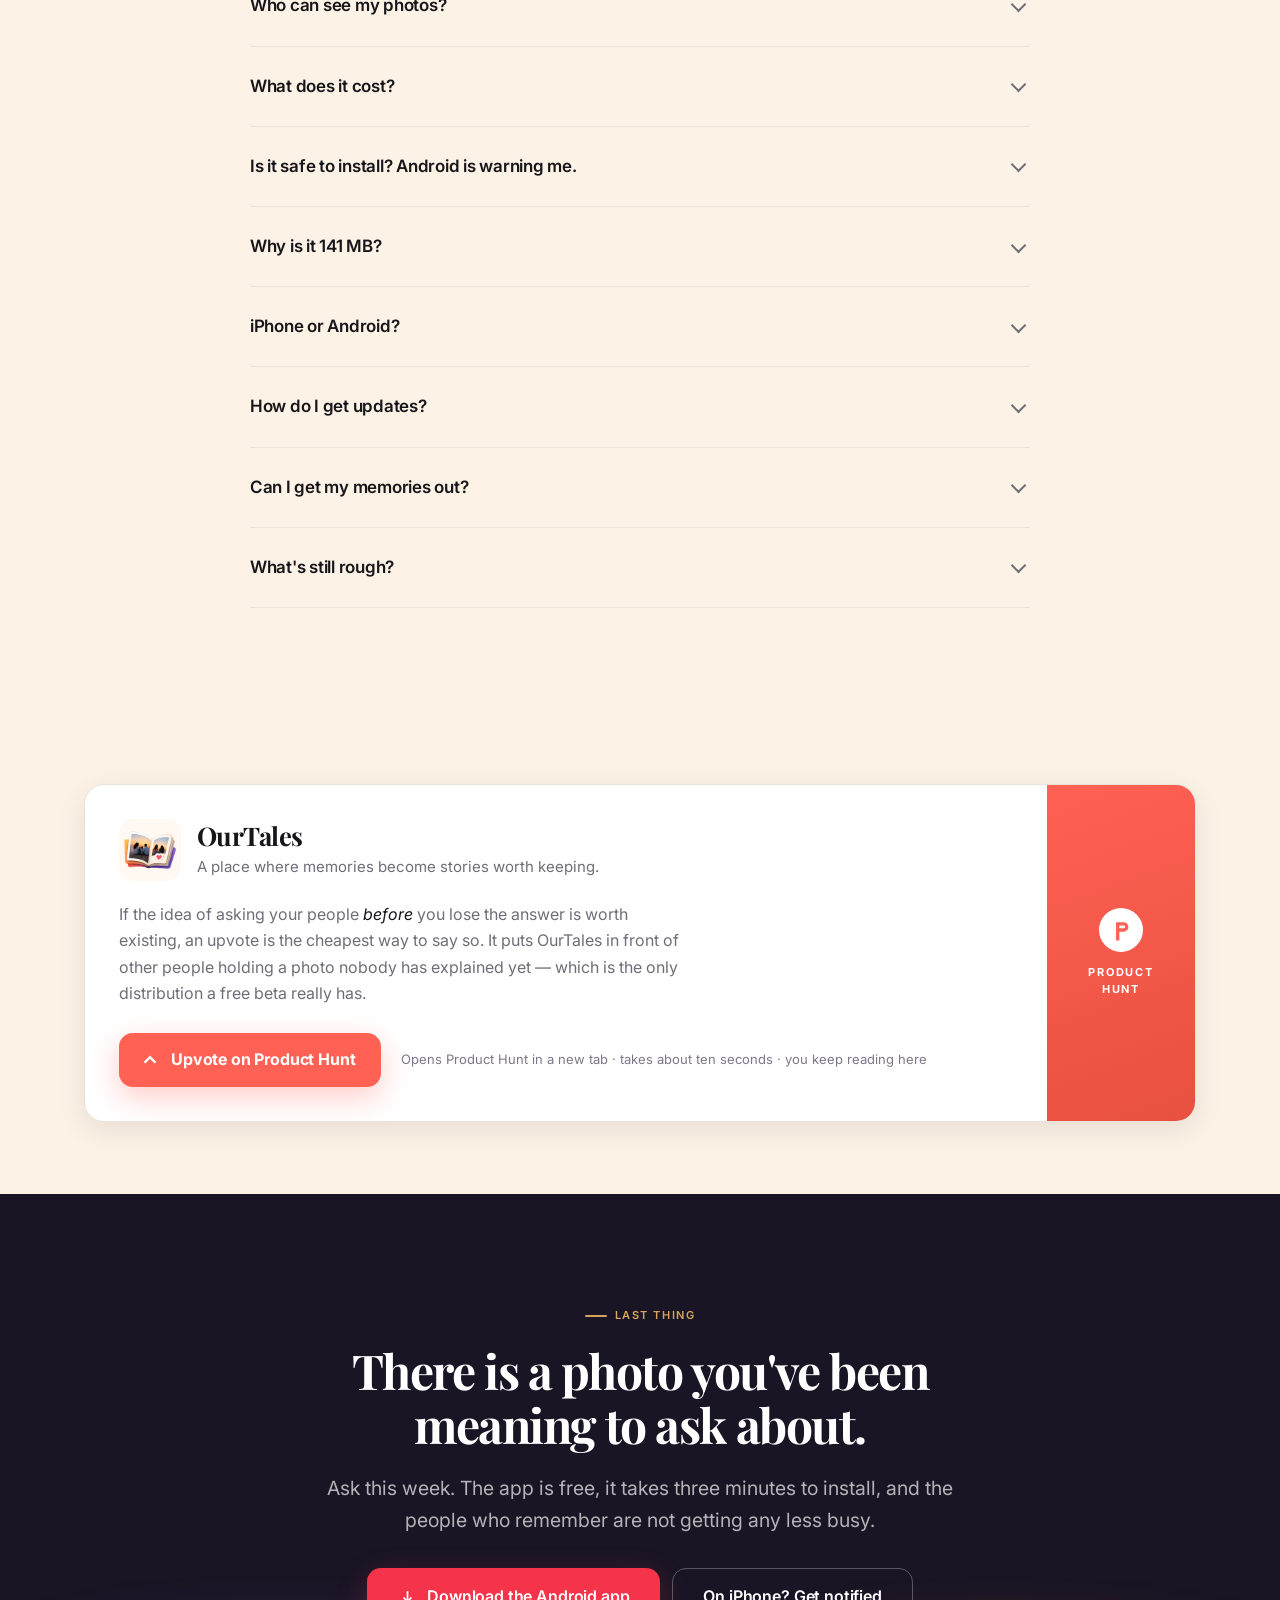
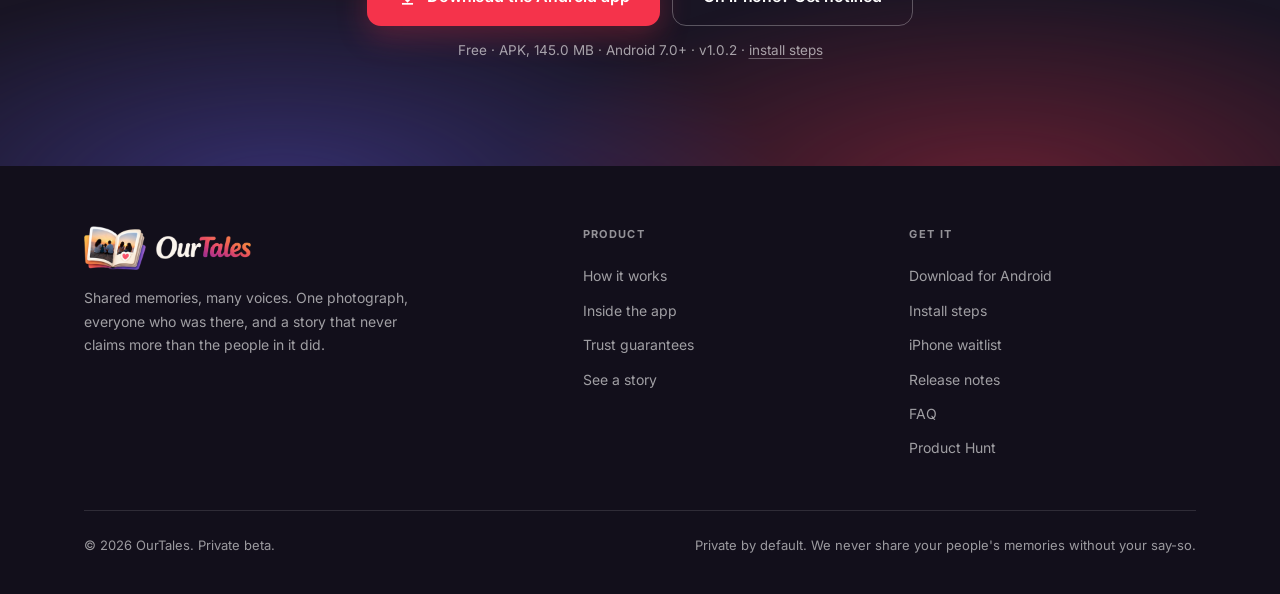
==== commit 5c7221bd: "Take the label off the step-one photo and the checksum off the page Two removals, both asked for.  T" ====
--- a/index.html
+++ b/index.html
@@ -81,7 +81,7 @@
         {
           "@type": "Question",
           "name": "Why does Android warn me when I install the APK?",
-          "acceptedAnswer": { "@type": "Answer", "text": "Because the file did not come from the Play Store. The warning is about where a file came from, not what is in it. You can check that you got the exact file we published by comparing its SHA-256 checksum, which is printed on the download section of this page." }
+          "acceptedAnswer": { "@type": "Answer", "text": "Because the file did not come from the Play Store. The warning is about where a file came from, not what is in it. You can check that you got the exact file we published by comparing its SHA-256 checksum, which is printed in the GitHub release notes for every build." }
         },
         {
           "@type": "Question",
@@ -185,7 +185,7 @@
 
         <p class="get__meta">
           Free · APK, 145.0&nbsp;MB · Android 7.0+ · v1.0.2 ·
-          <a href="#download">install steps &amp; checksum</a>
+          <a href="#download">install steps</a>
         </p>
 
         <!-- Deliberately small. The page has no testimonials and no user
@@ -362,12 +362,6 @@
             <div class="mini-upload">
               <img src="assets/img/photo-sunset.jpg" width="620" height="465" loading="lazy" decoding="async"
                    alt="Two figures silhouetted against a sunset over water, one pointing out to sea.">
-              <div class="mini-upload__label">
-                <svg viewBox="0 0 24 24" fill="none" stroke="currentColor" stroke-width="1.8" aria-hidden="true">
-                  <rect x="3" y="5" width="18" height="14" rx="3"/><circle cx="9" cy="11" r="2"/><path d="m21 17-5-5-4 4-2-2-4 4"/>
-                </svg>
-                <span>Add the photo · add your side</span>
-              </div>
             </div>
           </div>
           <h3>You start it</h3>
@@ -653,8 +647,9 @@
                 <p>
                   Android shows it for every app that did not come from the Play Store,
                   including ones from companies you have heard of. It is a statement about
-                  where the file came from — which is why we publish the checksum below, so
-                  you can prove the file you got is the file we built.
+                  where the file came from — which is why every build is published on
+                  GitHub with its SHA-256, so you can prove the file you got is the file
+                  we built.
                 </p>
               </div>
             </li>
@@ -684,15 +679,6 @@
             <div><dt>Signature</dt><dd>APK scheme v2 / v3</dd></div>
             <div><dt>Price</dt><dd>Free</dd></div>
           </dl>
-
-          <div class="checksum">
-            <div class="checksum__head">
-              <span>SHA-256</span>
-              <button type="button" class="checksum__copy" data-copy="8d7e89ab02a73b2d5bd2894023865cd9f8e5a5347756d905ff478776b14ef39b">Copy</button>
-            </div>
-            <code>8d7e89ab02a73b2d5bd2894023865cd9f8e5a5347756d905ff478776b14ef39b</code>
-            <p class="checksum__note">Compare this against your downloaded file to prove nothing changed on the way to you.</p>
-          </div>
 
           <p class="slots__meta" style="margin-top:18px">
             <span>Hosted on GitHub Releases</span>
@@ -806,7 +792,7 @@
         <details>
           <summary>Is it safe to install? Android is warning me.</summary>
           <p>That warning appears for every app that did not come from the Play Store, including ones from companies you have heard of. It is a statement about <em>where the file came from</em>, not about what is inside it.</p>
-          <p>So we make the source checkable: the build is published on GitHub Releases, it is signed with APK Signature Scheme v2/v3, and the SHA-256 checksum is printed on this page. If the checksum of your download matches, you have the exact file we built — bit for bit.</p>
+          <p>So we make the source checkable: the build is published on GitHub Releases, it is signed with APK Signature Scheme v2/v3, and every release prints its SHA-256 in the <a href="https://github.com/dev-zohaibalishah/ourtales-landing/releases/tag/v1.0.2" target="_blank" rel="noopener">release notes</a>. If the checksum of your download matches, you have the exact file we built — bit for bit.</p>
         </details>
         <details>
           <summary>Why is it 141 MB?</summary>
@@ -896,7 +882,7 @@
 
       <p class="get__meta get__meta--center">
         Free · APK, 145.0&nbsp;MB · Android 7.0+ · v1.0.2 ·
-        <a href="#download">install steps &amp; checksum</a>
+        <a href="#download">install steps</a>
       </p>
     </div>
   </section>
--- a/assets/css/styles.css
+++ b/assets/css/styles.css
@@ -337,29 +337,6 @@
 .facts dd code { font-family: ui-monospace, SFMono-Regular, Menlo, monospace; font-size: 12.5px; font-weight: 500; }
 .facts__muted { color: var(--muted); font-weight: 400; }
 
-.checksum {
-  margin-top: 22px; padding: 16px; border-radius: 14px;
-  background: var(--cream-deep); border: 1px solid var(--hairline);
-}
-.checksum__head {
-  display: flex; align-items: center; justify-content: space-between; gap: 12px; margin-bottom: 9px;
-}
-.checksum__head span {
-  font-size: 10.5px; font-weight: 700; letter-spacing: 0.11em; text-transform: uppercase; color: var(--muted);
-}
-.checksum__copy {
-  border: 1px solid var(--hairline); background: var(--surface); color: var(--text);
-  font-size: 12px; font-weight: 600; padding: 5px 12px; border-radius: var(--r-pill);
-  transition: border-color 0.18s var(--ease), color 0.18s var(--ease);
-}
-.checksum__copy:hover { border-color: var(--ink); }
-.checksum__copy.is-copied { border-color: var(--teal); color: #35786F; }
-.checksum > code {
-  display: block; font-family: ui-monospace, SFMono-Regular, Menlo, monospace;
-  font-size: 11.5px; line-height: 1.7; word-break: break-all; color: var(--text);
-}
-.checksum__note { margin-top: 10px; font-size: 12.5px; color: var(--muted); line-height: 1.5; }
-
 /* ----------------------------------------------------------------- iOS --- */
 .ios {
   margin-top: 40px; padding: 34px;
@@ -531,13 +508,6 @@
   background: linear-gradient(140deg, #4C9C92, #5D54D6); color: #fff; text-align: center;
 }
 .mini-upload img { position: absolute; inset: 0; width: 100%; height: 100%; object-fit: cover; }
-.mini-upload__label {
-  position: absolute; inset: 0; z-index: 1;
-  display: grid; place-content: center; padding: 12px;
-  background: linear-gradient(to top, rgba(20, 16, 30, 0.62), rgba(20, 16, 30, 0.18));
-}
-.mini-upload span { font-size: 12.5px; font-weight: 600; }
-.mini-upload svg { width: 26px; height: 26px; margin: 0 auto 8px; }
 .mini-link {
   display: flex; align-items: center; gap: 10px; padding: 12px 14px;
   border: 1.5px dashed var(--hairline); border-radius: 12px;
